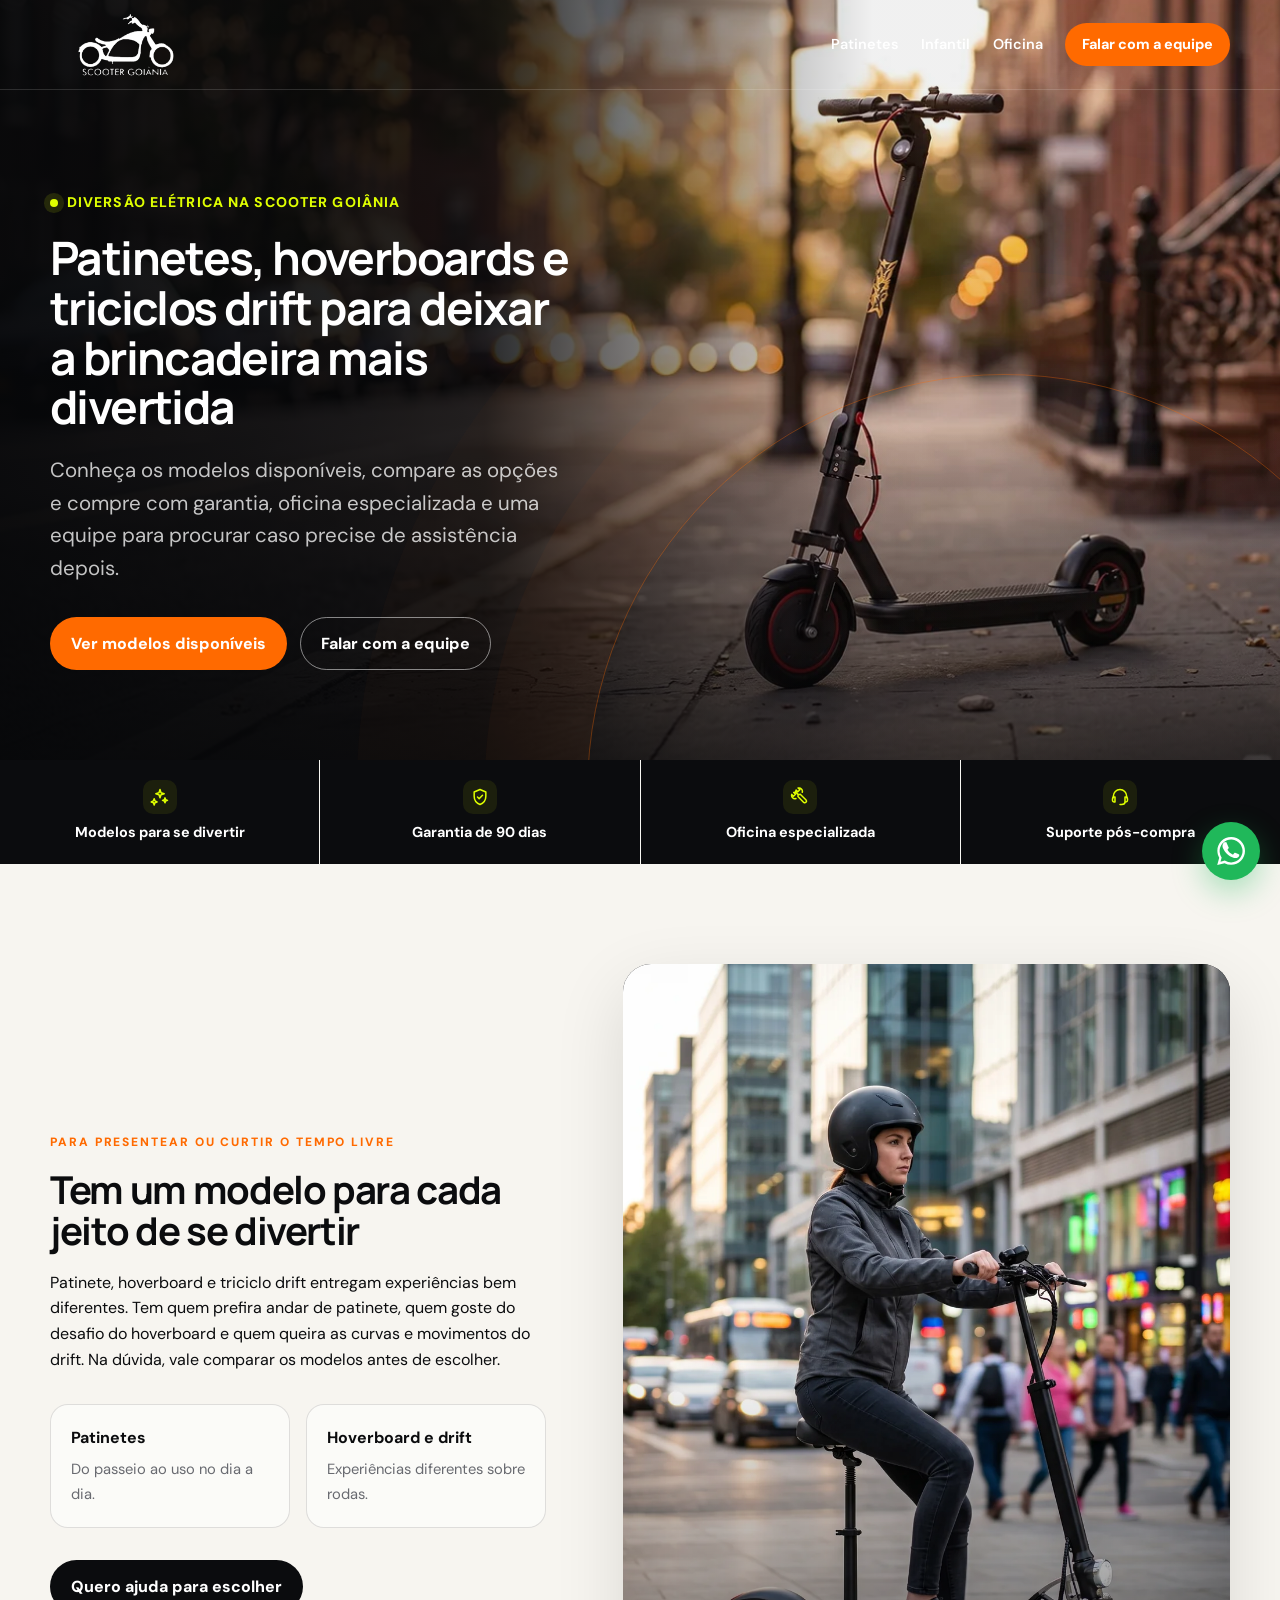
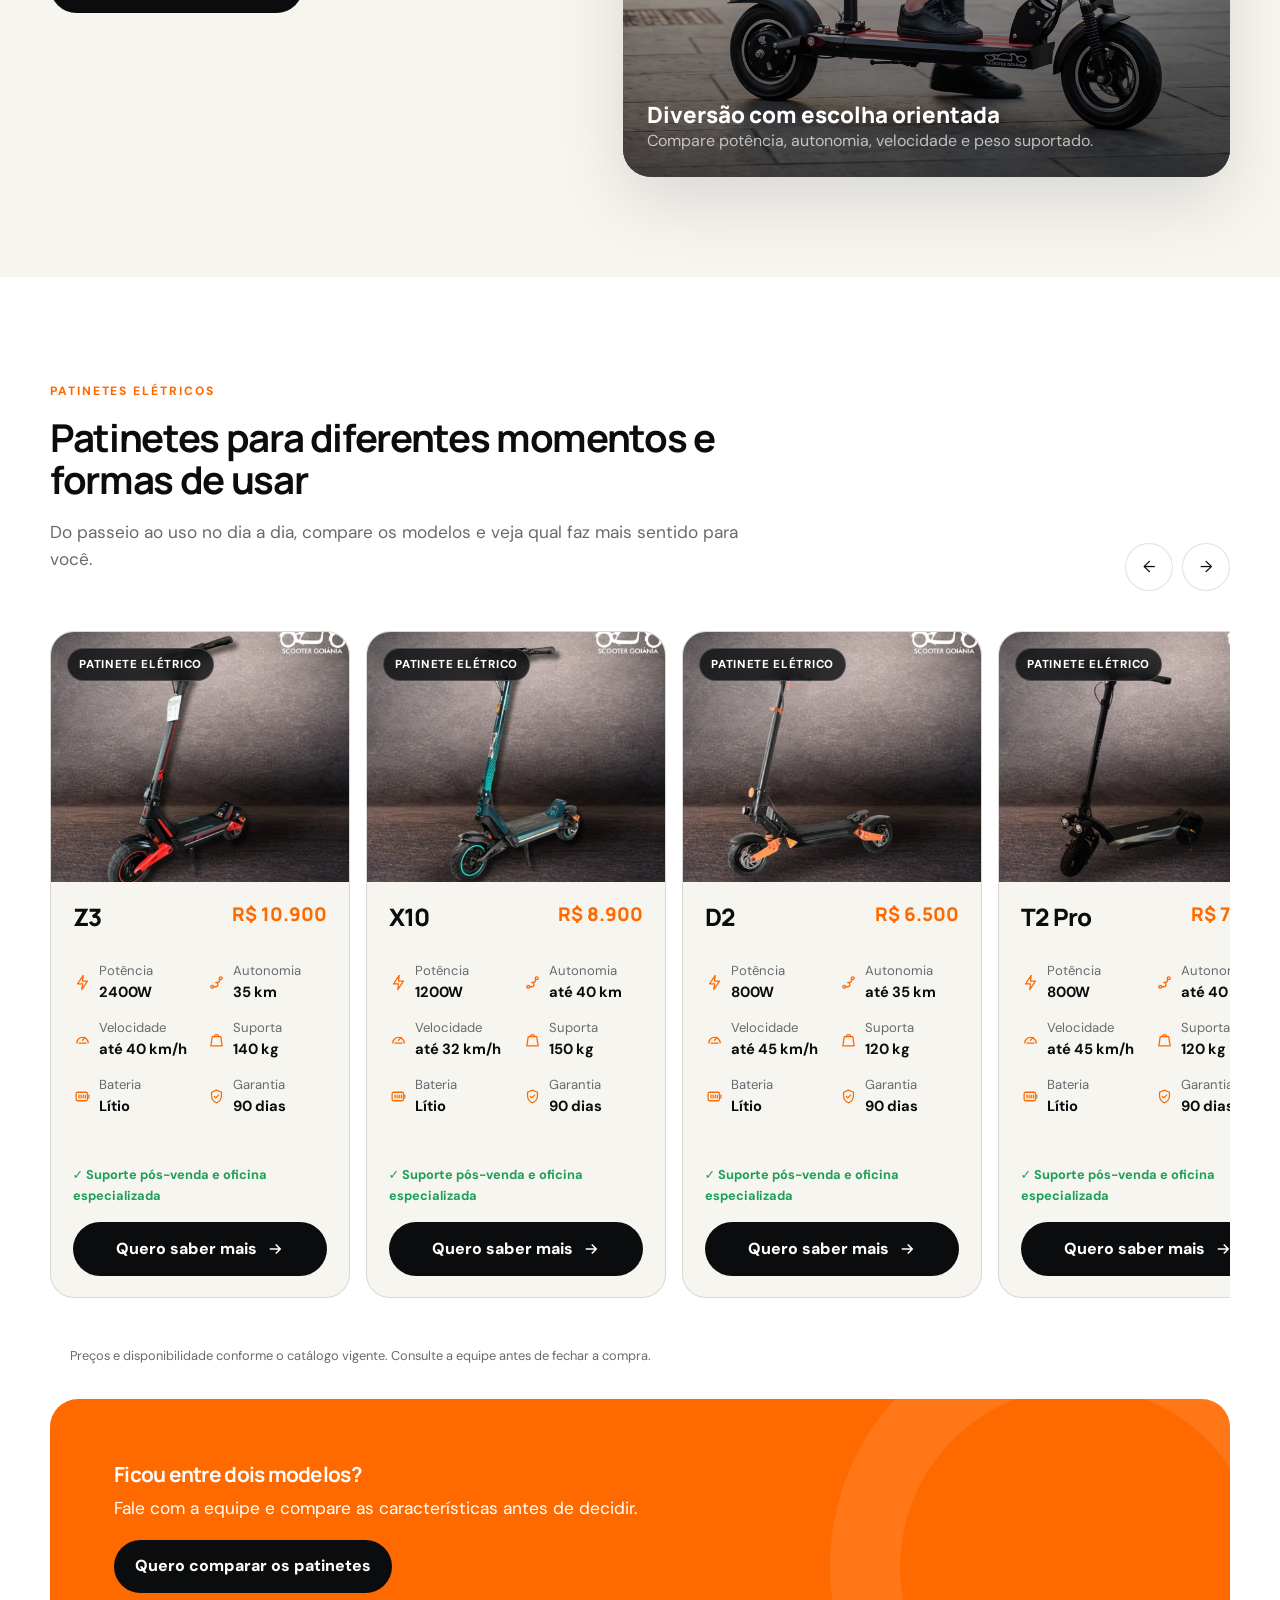
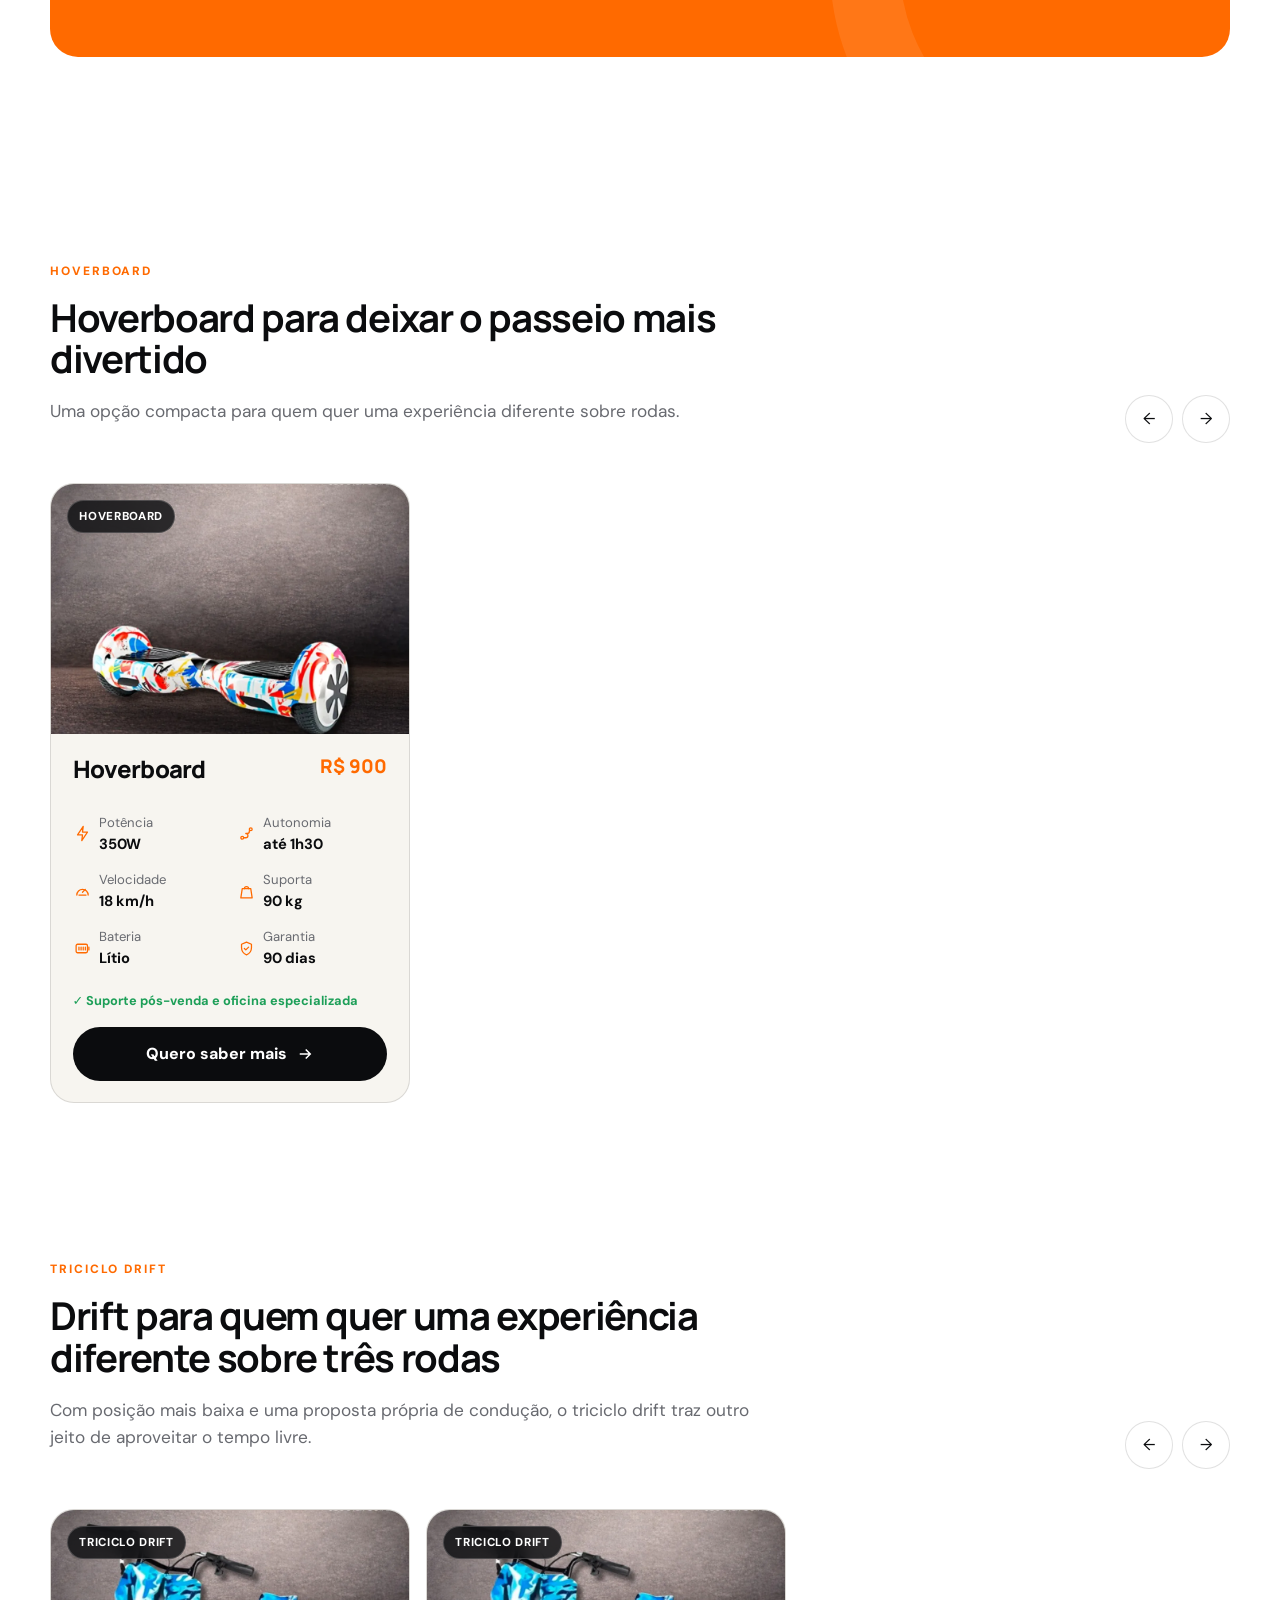
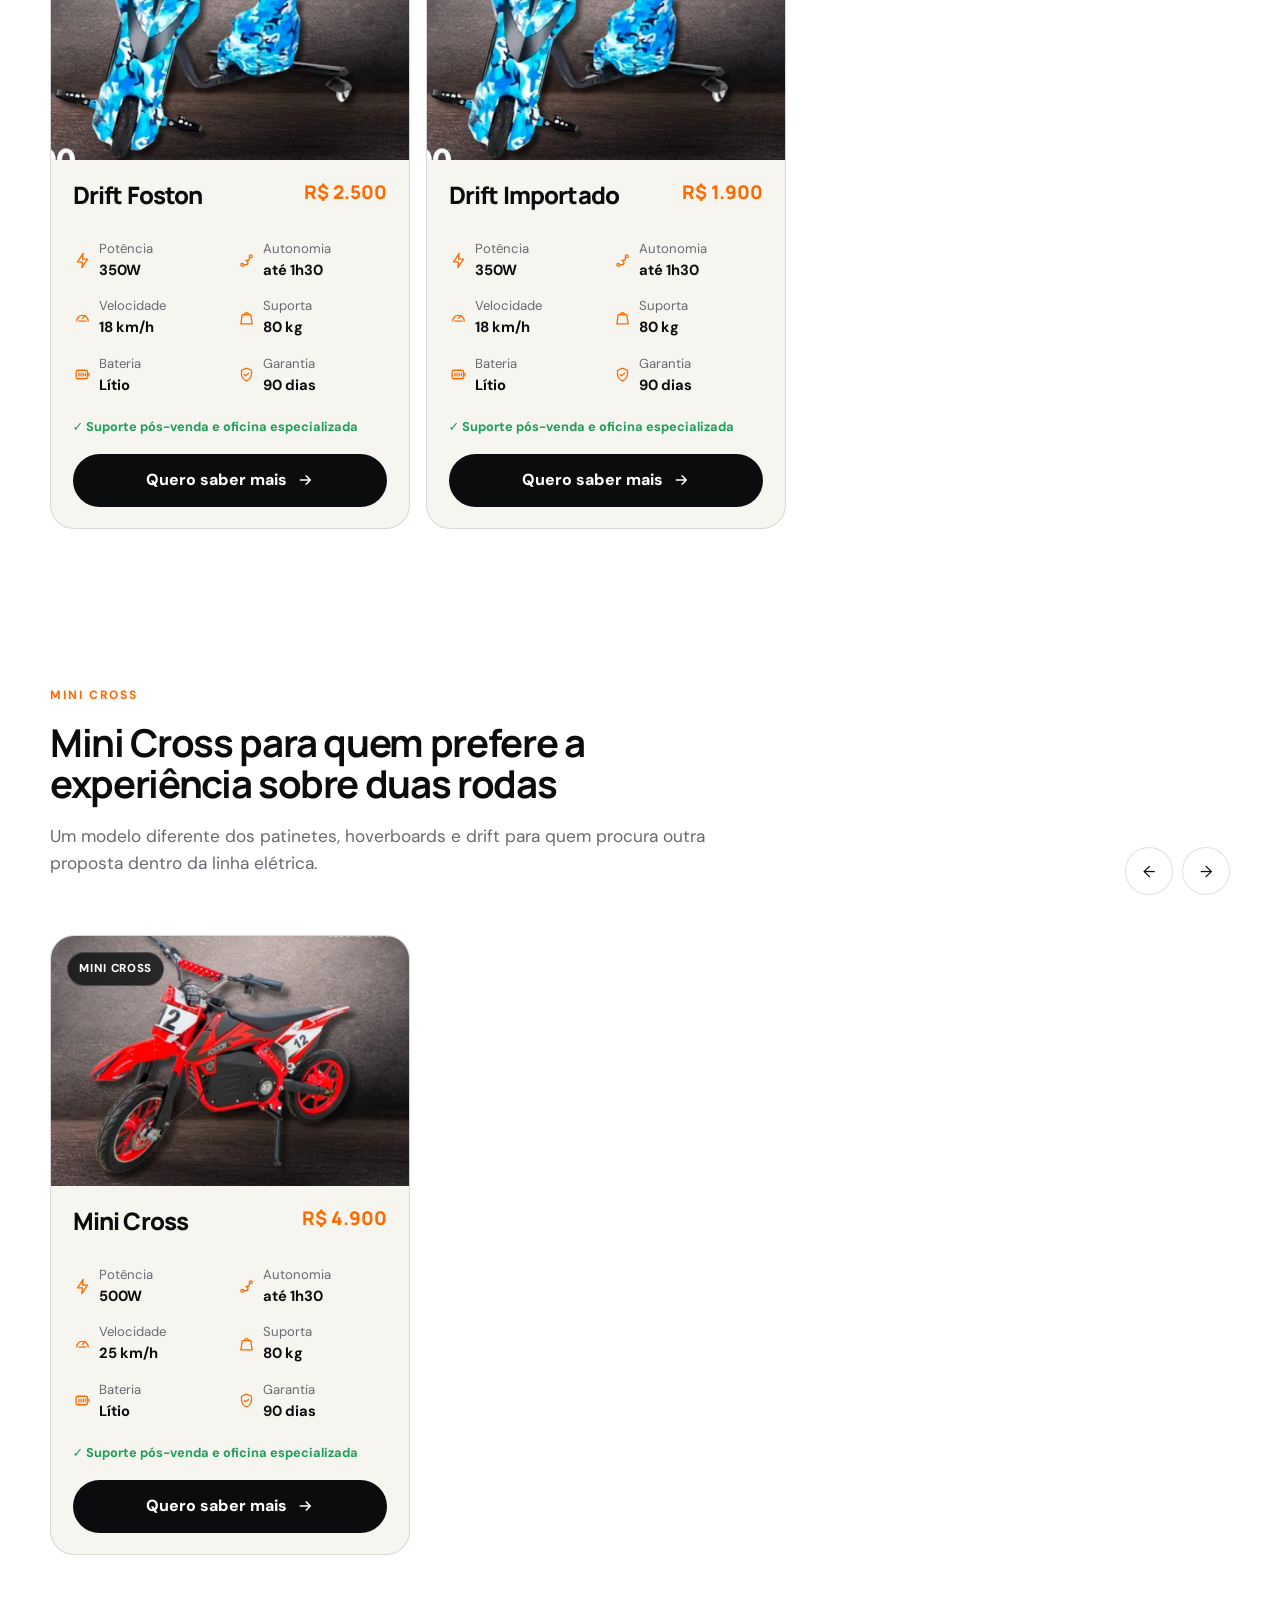
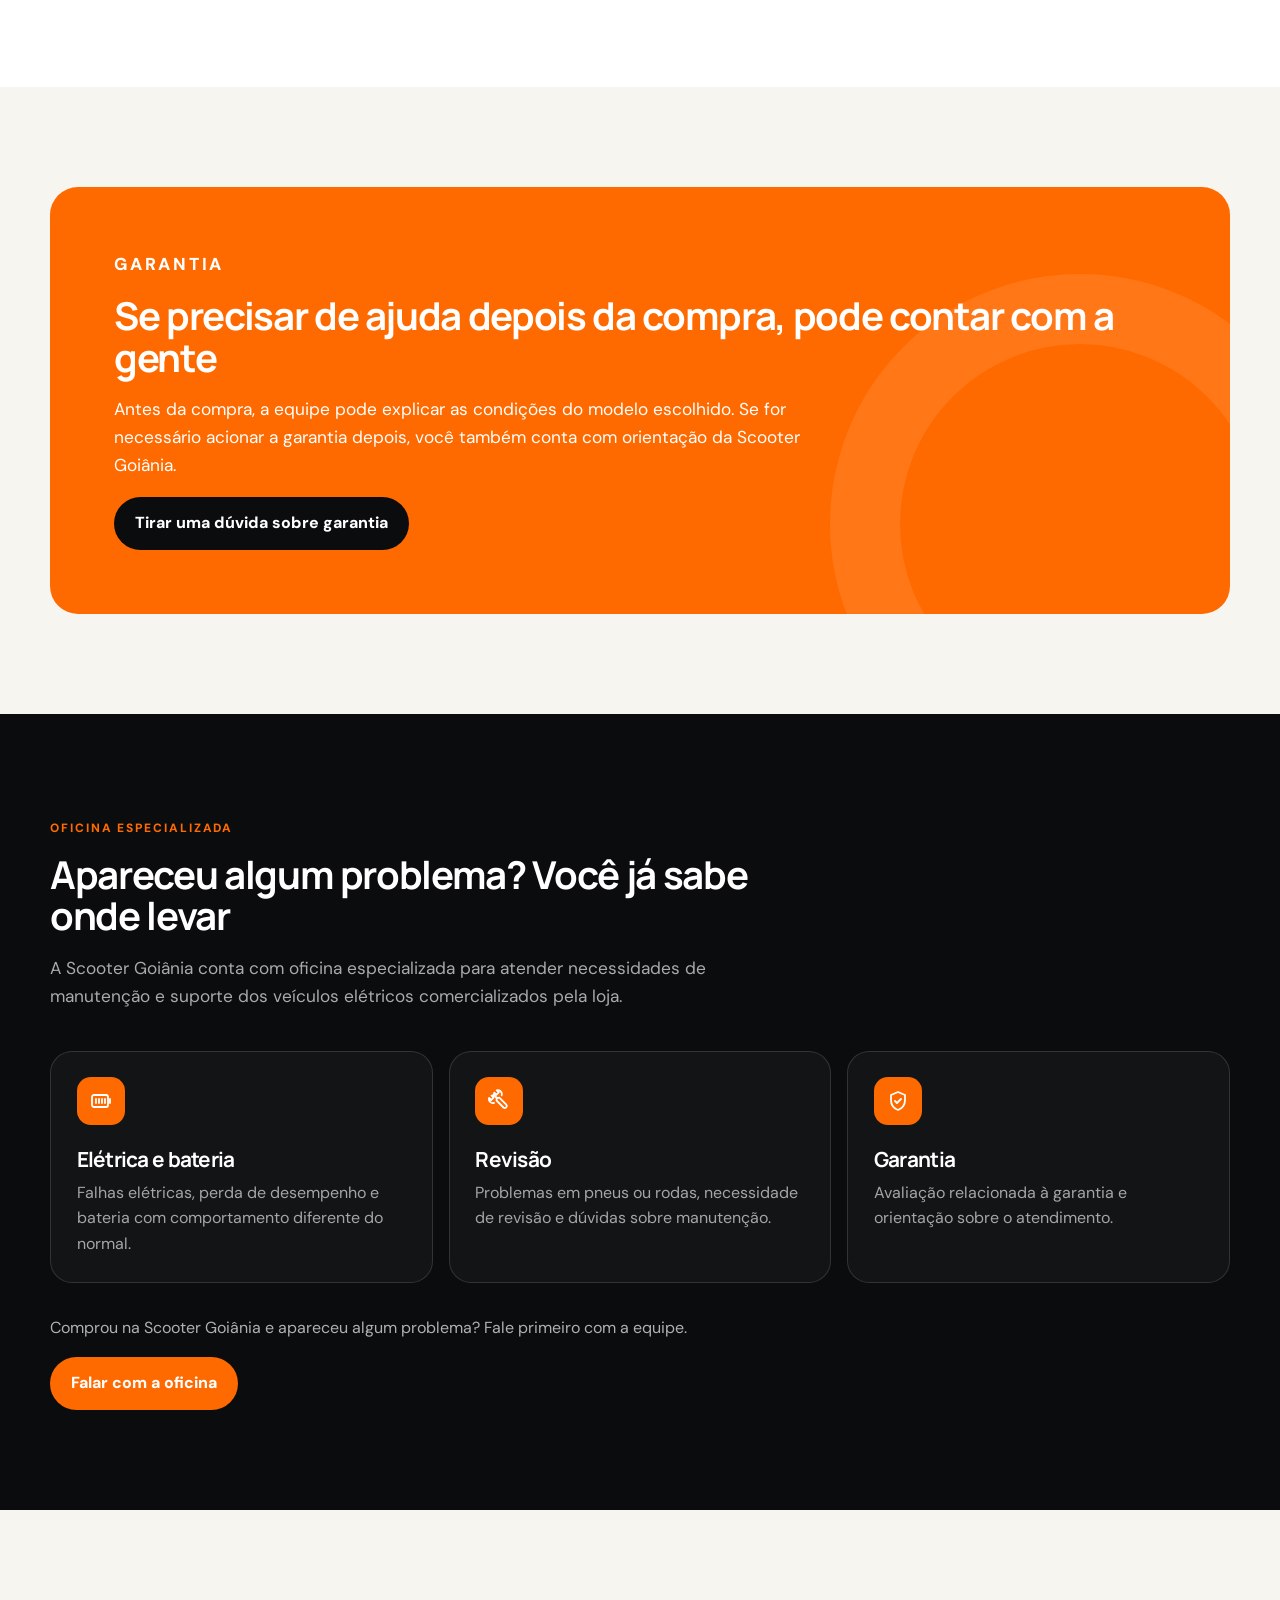
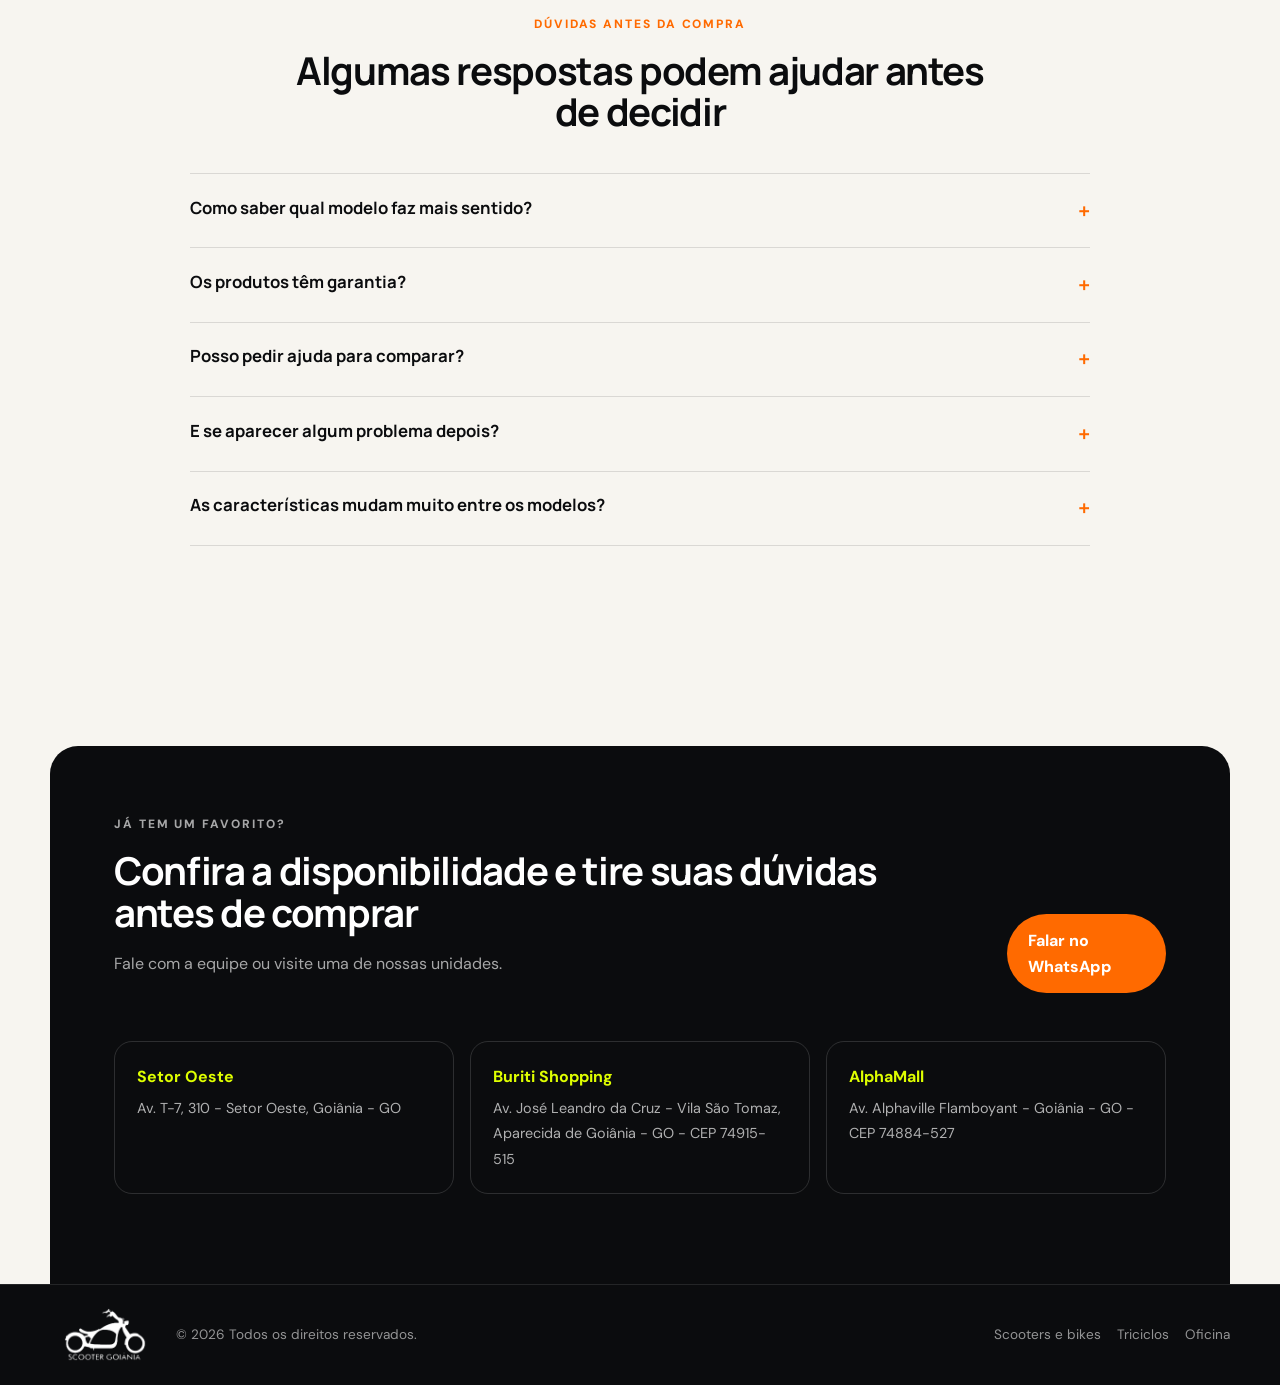
==== diversao-eletrica/index.html @ 9ad7a249 "fix: restore full-width desktop heroes" ====
<!doctype html>
<html lang="pt-BR">
<head>
  <meta charset="utf-8"><meta name="viewport" content="width=device-width,initial-scale=1">
  <title>Patinetes, hoverboards e triciclos drift | Scooter Goiânia</title>
  <meta name="description" content="Patinetes, hoverboards, triciclos drift e Mini Cross com garantia, oficina especializada e suporte depois da compra.">
  <link rel="icon" href="../assets/images/logo-scooter-goiania-v2.png"><link rel="stylesheet" href="../assets/css/styles.css?v=10">
</head>
<body>
  <a class="skip-link" href="#conteudo">Pular para o conteúdo</a>
  <header class="site-header"><div class="container nav"><a class="brand" href="../"><img src="../assets/images/logo-scooter-goiania-v2.png" alt="Scooter Goiânia"></a><nav class="nav-links" aria-label="Principal"><a href="#patinetes">Patinetes</a><a href="#infantil">Infantil</a><a href="#oficina">Oficina</a><a class="btn btn-small" data-whatsapp data-message="Olá! Quero conhecer os modelos de diversão elétrica.">Falar com a equipe</a></nav></div></header>
  <main id="conteudo">
    <section class="hero" style="--hero:url('../images/hero-patinete-v2.webp');--hero-mobile:url('../images/hero-patinete-mobile-v2.webp')"><div class="container"><div class="hero-copy"><p class="price-pill">Diversão elétrica na Scooter Goiânia</p><h1>Patinetes, hoverboards e triciclos drift para deixar a brincadeira mais divertida</h1><p class="lead">Conheça os modelos disponíveis, compare as opções e compre com garantia, oficina especializada e uma equipe para procurar caso precise de assistência depois.</p><div class="hero-actions"><a class="btn" href="#patinetes">Ver modelos disponíveis</a><a class="btn btn-outline" data-whatsapp data-message="Olá! Quero ajuda para escolher um modelo de diversão elétrica.">Falar com a equipe</a></div></div></div></section>
    <div class="trust-row"><div class="trust-item"><span class="trust-icon" data-icon="sparkles"></span>Modelos para se divertir</div><div class="trust-item"><span class="trust-icon" data-icon="shield"></span>Garantia de 90 dias</div><div class="trust-item"><span class="trust-icon" data-icon="tools"></span>Oficina especializada</div><div class="trust-item"><span class="trust-icon" data-icon="headset"></span>Suporte pós-compra</div></div>

    <section><div class="container split"><div><p class="eyebrow">Para presentear ou curtir o tempo livre</p><h2>Tem um modelo para cada jeito de se divertir</h2><p>Patinete, hoverboard e triciclo drift entregam experiências bem diferentes. Tem quem prefira andar de patinete, quem goste do desafio do hoverboard e quem queira as curvas e movimentos do drift. Na dúvida, vale comparar os modelos antes de escolher.</p><div class="choice-grid"><div class="choice-card"><strong>Patinetes</strong><span>Do passeio ao uso no dia a dia.</span></div><div class="choice-card"><strong>Hoverboard e drift</strong><span>Experiências diferentes sobre rodas.</span></div></div><div class="hero-actions"><a class="btn btn-dark" data-whatsapp data-message="Olá! Quero ajuda para escolher entre patinete, hoverboard ou drift.">Quero ajuda para escolher</a></div></div><div class="visual-card"><img src="../assets/images/patinete-rider-lifestyle.webp" alt="Pessoa utilizando um patinete elétrico na cidade"><div class="visual-note"><strong>Diversão com escolha orientada</strong><span>Compare potência, autonomia, velocidade e peso suportado.</span></div></div></div></section>

    <section class="products-section" id="patinetes" data-carousel><div class="container products-head"><div class="section-intro"><p class="eyebrow">Patinetes elétricos</p><h2>Patinetes para diferentes momentos e formas de usar</h2><p>Do passeio ao uso no dia a dia, compare os modelos e veja qual faz mais sentido para você.</p></div><div class="carousel-controls"><button class="carousel-btn" data-prev aria-label="Anterior">←</button><button class="carousel-btn" data-next aria-label="Próximo">→</button></div></div><div class="product-carousel" data-products="patinetes" data-label="Patinete elétrico"></div><p class="product-disclaimer">Preços e disponibilidade conforme o catálogo vigente. Consulte a equipe antes de fechar a compra.</p><div class="container" style="margin-top:2rem"><div class="support-banner"><h3>Ficou entre dois modelos?</h3><p>Fale com a equipe e compare as características antes de decidir.</p><a class="btn btn-dark" data-whatsapp data-message="Olá! Quero comparar dois modelos de patinete.">Quero comparar os patinetes</a></div></div></section>

    <section class="products-section" id="infantil" data-carousel><div class="container products-head"><div class="section-intro"><p class="eyebrow">Hoverboard</p><h2>Hoverboard para deixar o passeio mais divertido</h2><p>Uma opção compacta para quem quer uma experiência diferente sobre rodas.</p></div><div class="carousel-controls"><button class="carousel-btn" data-prev aria-label="Anterior">←</button><button class="carousel-btn" data-next aria-label="Próximo">→</button></div></div><div class="product-carousel" data-products="hoverboard" data-label="Hoverboard"></div></section>

    <section class="products-section" data-carousel style="padding-top:20px"><div class="container products-head"><div class="section-intro"><p class="eyebrow">Triciclo drift</p><h2>Drift para quem quer uma experiência diferente sobre três rodas</h2><p>Com posição mais baixa e uma proposta própria de condução, o triciclo drift traz outro jeito de aproveitar o tempo livre.</p></div><div class="carousel-controls"><button class="carousel-btn" data-prev aria-label="Anterior">←</button><button class="carousel-btn" data-next aria-label="Próximo">→</button></div></div><div class="product-carousel" data-products="drift" data-label="Triciclo drift"></div></section>

    <section class="products-section" data-carousel style="padding-top:20px"><div class="container products-head"><div class="section-intro"><p class="eyebrow">Mini Cross</p><h2>Mini Cross para quem prefere a experiência sobre duas rodas</h2><p>Um modelo diferente dos patinetes, hoverboards e drift para quem procura outra proposta dentro da linha elétrica.</p></div><div class="carousel-controls"><button class="carousel-btn" data-prev aria-label="Anterior">←</button><button class="carousel-btn" data-next aria-label="Próximo">→</button></div></div><div class="product-carousel" data-products="miniCross" data-label="Mini Cross"></div></section>

    <section><div class="container"><div class="support-banner"><p class="eyebrow" style="color:#fff">Garantia</p><h2>Se precisar de ajuda depois da compra, pode contar com a gente</h2><p>Antes da compra, a equipe pode explicar as condições do modelo escolhido. Se for necessário acionar a garantia depois, você também conta com orientação da Scooter Goiânia.</p><a class="btn btn-dark" data-whatsapp data-message="Olá! Quero tirar uma dúvida sobre a garantia dos produtos.">Tirar uma dúvida sobre garantia</a></div></div></section>

    <section class="dark-section" id="oficina"><div class="container"><div class="section-intro"><p class="eyebrow">Oficina especializada</p><h2>Apareceu algum problema? Você já sabe onde levar</h2><p>A Scooter Goiânia conta com oficina especializada para atender necessidades de manutenção e suporte dos veículos elétricos comercializados pela loja.</p></div><div class="service-grid"><article class="service-card"><div class="service-icon" data-icon="battery"></div><h3>Elétrica e bateria</h3><p>Falhas elétricas, perda de desempenho e bateria com comportamento diferente do normal.</p></article><article class="service-card"><div class="service-icon" data-icon="tools"></div><h3>Revisão</h3><p>Problemas em pneus ou rodas, necessidade de revisão e dúvidas sobre manutenção.</p></article><article class="service-card"><div class="service-icon" data-icon="shield"></div><h3>Garantia</h3><p>Avaliação relacionada à garantia e orientação sobre o atendimento.</p></article></div><p style="color:rgba(255,255,255,.68);margin-top:2rem">Comprou na Scooter Goiânia e apareceu algum problema? Fale primeiro com a equipe.</p><a class="btn" data-whatsapp data-message="Olá! Quero falar com a oficina sobre meu produto elétrico.">Falar com a oficina</a></div></section>

    <section><div class="container"><div class="section-intro center"><p class="eyebrow">Dúvidas antes da compra</p><h2>Algumas respostas podem ajudar antes de decidir</h2></div><div class="faq-list"><details class="faq-item"><summary>Como saber qual modelo faz mais sentido?</summary><p>Compare o tipo de produto, peso suportado, autonomia, velocidade e as características informadas na ficha.</p></details><details class="faq-item"><summary>Os produtos têm garantia?</summary><p>Sim. Os modelos desta página informam garantia de 90 dias.</p></details><details class="faq-item"><summary>Posso pedir ajuda para comparar?</summary><p>Sim. Se estiver entre dois produtos, fale com a equipe e peça ajuda para entender as diferenças.</p></details><details class="faq-item"><summary>E se aparecer algum problema depois?</summary><p>Você pode procurar a Scooter Goiânia. A loja conta com suporte pós-venda e oficina especializada.</p></details><details class="faq-item"><summary>As características mudam muito entre os modelos?</summary><p>Sim. Mesmo produtos da mesma categoria podem mudar em potência, autonomia, capacidade e configuração.</p></details></div></div></section>

    <section class="contact-section"><div class="container"><div class="contact-panel"><div class="contact-top"><div><p class="eyebrow">Já tem um favorito?</p><h2>Confira a disponibilidade e tire suas dúvidas antes de comprar</h2><p>Fale com a equipe ou visite uma de nossas unidades.</p></div><a class="btn" data-whatsapp data-message="Olá! Quero confirmar a disponibilidade de um modelo.">Falar no WhatsApp</a></div><div class="stores"><div class="store"><strong>Setor Oeste</strong><span>Av. T-7, 310 - Setor Oeste, Goiânia - GO</span></div><div class="store"><strong>Buriti Shopping</strong><span>Av. José Leandro da Cruz - Vila São Tomaz, Aparecida de Goiânia - GO - CEP 74915-515</span></div><div class="store"><strong>AlphaMall</strong><span>Av. Alphaville Flamboyant - Goiânia - GO - CEP 74884-527</span></div></div></div></div></section>
  </main>
  <footer class="site-footer"><div class="container footer-inner"><div class="footer-brand"><img src="../assets/images/logo-scooter-goiania-v2.png" alt="Scooter Goiânia"><span>© <span data-year></span> Todos os direitos reservados.</span></div><div class="footer-links"><a href="../scooters-e-bikes/">Scooters e bikes</a><a href="../triciclos/">Triciclos</a><a href="../oficina/">Oficina</a></div></div></footer>
  <a class="floating-whatsapp" data-whatsapp data-message="Olá! Quero conhecer os modelos de diversão elétrica." aria-label="Falar no WhatsApp"></a><script src="../assets/js/main.js?v=4"></script>
</body></html>
---- assets/css/styles.css ----
@import url('https://fonts.googleapis.com/css2?family=DM+Sans:wght@400;500;600;700&family=Manrope:wght@600;700;800&display=swap');

:root {
  --ink: #0b0c0e;
  --ink-soft: #16181c;
  --paper: #f7f5f0;
  --white: #fff;
  --muted: #686a70;
  --line: rgba(11, 12, 14, 0.12);
  --accent: #ff6a00;
  --accent-dark: #d95700;
  --lime: #dfff00;
  --success: #1d9f58;
  --shadow: 0 24px 70px rgba(11, 12, 14, 0.12);
  --radius: 28px;
  --max: 1180px;
}

* { box-sizing: border-box; }
html { scroll-behavior: smooth; }
body {
  margin: 0;
  background: var(--paper);
  color: var(--ink);
  font-family: "DM Sans", system-ui, -apple-system, BlinkMacSystemFont, "Segoe UI", sans-serif;
  line-height: 1.6;
  -webkit-font-smoothing: antialiased;
}
body.no-scroll { overflow: hidden; }
img { display: block; max-width: 100%; }
a { color: inherit; text-decoration: none; }
button, input { font: inherit; }
button { cursor: pointer; }

.skip-link {
  position: fixed; left: 1rem; top: -5rem; z-index: 1000;
  background: var(--lime); color: var(--ink); padding: .7rem 1rem; border-radius: 99px;
}
.skip-link:focus { top: 1rem; }
.container { width: min(calc(100% - 40px), var(--max)); margin-inline: auto; }
.eyebrow {
  display: inline-flex; align-items: center;
  margin: 0 0 1rem; color: var(--accent); font-weight: 800; font-size: .75rem;
  letter-spacing: .16em; text-transform: uppercase;
}
.eyebrow::before { display: none; }
.display, h1, h2, h3 { font-family: "Manrope", sans-serif; letter-spacing: -.035em; line-height: 1.08; }
h1, h2, h3, p { margin-top: 0; }
h1 { font-size: clamp(2.3rem, 4.6vw, 4.5rem); max-width: 880px; margin-bottom: 1.35rem; }
h2 { font-size: clamp(1.8rem, 3vw, 2.85rem); margin-bottom: 1.15rem; }
h3 { font-size: 1.3rem; margin-bottom: .6rem; }
.lead { font-size: clamp(1.05rem, 1.6vw, 1.3rem); max-width: 700px; color: rgba(255,255,255,.76); }
.section-intro { max-width: 720px; margin-bottom: 2.5rem; }
.section-intro p:not(.eyebrow) { color: var(--muted); font-size: 1.08rem; }
.section-intro.center { text-align: center; margin-inline: auto; }
.section-intro.center .eyebrow { justify-content: center; }

.site-header {
  position: absolute; inset: 0 0 auto; z-index: 50; height: 90px;
  display: flex; align-items: center; border-bottom: 1px solid rgba(255,255,255,.14);
}
.site-header.is-scrolled {
  position: fixed; height: 74px; background: rgba(11,12,14,.9); backdrop-filter: blur(18px);
  animation: slideDown .25s ease;
}
@keyframes slideDown { from { transform: translateY(-100%); } }
.nav { display: flex; align-items: center; justify-content: space-between; gap: 2rem; }
.brand { display: flex; align-items: center; align-self: stretch; }
.brand img { width: 152px; height: 66px; object-fit: contain; object-position: center; }
.site-header.is-scrolled .brand img { width: 132px; height: 54px; }
.nav-links { display: flex; align-items: center; gap: 1.4rem; color: #fff; font-size: .9rem; font-weight: 600; }
.nav-links a:not(.btn):hover { color: var(--lime); }

.btn {
  display: inline-flex; align-items: center; justify-content: center; gap: .55rem;
  min-height: 52px; padding: .8rem 1.25rem; border: 1px solid transparent; border-radius: 999px;
  background: var(--accent); color: var(--white); font-weight: 800; transition: .2s ease;
}
.btn:hover { background: var(--accent-dark); transform: translateY(-2px); }
.btn-outline { background: transparent; border-color: rgba(255,255,255,.5); }
.btn-outline:hover { background: #fff; color: var(--ink); }
.btn-dark { background: var(--ink); }
.btn-dark:hover { background: #292c31; }
.btn-small { min-height: 42px; padding: .55rem 1rem; font-size: .9rem; }
.btn svg { width: 18px; height: 18px; }
.hero-actions { display: flex; gap: .8rem; flex-wrap: wrap; margin-top: 2rem; }

.hero {
  position: relative; min-height: 760px; display: flex; align-items: flex-end; overflow: hidden;
  background: #111; color: #fff; padding: 150px 0 90px;
}
.hero::before {
  content: ""; position: absolute; inset: 0;
  background: linear-gradient(90deg, rgba(6,7,9,.96) 0%, rgba(6,7,9,.77) 45%, rgba(6,7,9,.1) 78%),
              linear-gradient(0deg, rgba(6,7,9,.74), transparent 45%), var(--hero) center/cover no-repeat;
  transform: scale(1.01);
}
.hero::after {
  content: ""; position: absolute; right: -11vw; bottom: -35vw; width: 65vw; height: 65vw;
  border: 1px solid rgba(255,106,0,.35); border-radius: 50%; box-shadow: 0 0 0 8vw rgba(255,106,0,.03), 0 0 0 18vw rgba(255,106,0,.02);
}
.hero .container { position: relative; z-index: 2; }
.hero-copy { max-width: 880px; }
.hero:not(.hub-hero) {
  align-items: flex-end;
  padding: 150px 0 90px;
}
.hero:not(.hub-hero)::before {
  left: 0;
  background:
    linear-gradient(90deg, rgba(6,7,9,.96) 0%, rgba(6,7,9,.86) 38%, rgba(6,7,9,.48) 52%, rgba(6,7,9,.06) 68%),
    linear-gradient(0deg, rgba(6,7,9,.72), transparent 44%),
    var(--hero) center / cover no-repeat;
  transform: scale(1.01);
}
.hero:not(.hub-hero) .hero-copy { width: 44%; max-width: 520px; }
.hero:not(.hub-hero) h1 {
  max-width: none;
  font-size: clamp(2.35rem, 3.6vw, 3.6rem);
}
.hero .price-pill {
  display: inline-flex; align-items: center; gap: .55rem; margin-bottom: 1.2rem;
  color: var(--lime); font-weight: 800; font-size: .88rem; text-transform: uppercase; letter-spacing: .08em;
}
.hero .price-pill::before { content: ""; width: 8px; height: 8px; border-radius: 50%; background: currentColor; box-shadow: 0 0 0 6px rgba(223,255,0,.12); }
.trust-row {
  display: grid; grid-template-columns: repeat(4, 1fr); gap: 1px; position: relative; z-index: 3;
  background: rgba(255,255,255,.14); color: #fff;
}
.trust-item { background: var(--ink); padding: 1.25rem; text-align: center; font-weight: 700; font-size: .9rem; }
.trust-icon { display: grid; place-items: center; width: 34px; height: 34px; margin: 0 auto .45rem; color: var(--lime); border-radius: 10px; background: rgba(223,255,0,.08); }
.trust-icon svg { width: 20px; height: 20px; fill: none; stroke: currentColor; stroke-width: 1.8; stroke-linecap: round; stroke-linejoin: round; }

section { padding: 100px 0; }
.split { display: grid; grid-template-columns: .9fr 1.1fr; gap: clamp(2rem,6vw,6rem); align-items: center; }
.visual-card {
  position: relative; min-height: 520px; border-radius: var(--radius); overflow: hidden; background: var(--ink); box-shadow: var(--shadow);
}
.visual-card img { width: 100%; height: 100%; min-height: 520px; object-fit: cover; }
.visual-card::after { content: ""; position: absolute; inset: 0; background: linear-gradient(0deg, rgba(0,0,0,.64), transparent 52%); }
.visual-note { position: absolute; z-index: 2; left: 1.5rem; right: 1.5rem; bottom: 1.5rem; color: #fff; }
.visual-note strong { display: block; font: 800 1.4rem/1.15 "Manrope",sans-serif; }
.visual-note span { color: rgba(255,255,255,.68); }
.choice-grid { display: grid; grid-template-columns: repeat(2, 1fr); gap: 1rem; margin-top: 2rem; }
.choice-card { padding: 1.25rem; border: 1px solid var(--line); border-radius: 18px; background: rgba(255,255,255,.55); }
.choice-card strong { display: block; margin-bottom: .3rem; }
.choice-card span { color: var(--muted); font-size: .92rem; }

.products-section { overflow: hidden; background: var(--white); }
.products-head { display: flex; align-items: end; justify-content: space-between; gap: 2rem; margin-bottom: 2rem; }
.products-head .section-intro { margin-bottom: 0; }
.carousel-controls { display: flex; gap: .55rem; flex: 0 0 auto; }
.carousel-btn {
  width: 48px; height: 48px; border-radius: 50%; border: 1px solid var(--line); background: var(--white); color: var(--ink);
  display: grid; place-items: center; transition: .2s ease;
}
.carousel-btn:hover { background: var(--ink); color: #fff; }
.carousel-btn svg { width: 20px; }
.product-carousel {
  display: grid; grid-auto-flow: column; grid-auto-columns: minmax(300px, 360px); gap: 1rem;
  overflow-x: auto; overscroll-behavior-inline: contain; scroll-snap-type: inline mandatory; scrollbar-width: none;
  width: min(calc(100% - 40px), var(--max)); margin-inline: auto; padding: .5rem 0 2rem;
  scroll-padding-inline: 0;
}
.product-carousel::-webkit-scrollbar { display: none; }
.product-card {
  scroll-snap-align: start; position: relative; display: flex; flex-direction: column; min-height: 540px;
  background: var(--paper); border: 1px solid var(--line); border-radius: 24px; overflow: hidden; transition: .24s ease;
}
.product-card:hover { transform: translateY(-6px); box-shadow: var(--shadow); }
.product-media { position: relative; height: 250px; background: #252525; overflow: hidden; }
.product-media img { width: 100%; height: 100%; object-fit: cover; transition: transform .45s ease; }
.product-card:hover .product-media img { transform: scale(1.04); }
.product-tag { position: absolute; left: 1rem; top: 1rem; background: rgba(11,12,14,.8); color: #fff; border: 1px solid rgba(255,255,255,.18); backdrop-filter: blur(8px); border-radius: 99px; padding: .4rem .7rem; font-size: .72rem; font-weight: 800; text-transform: uppercase; letter-spacing: .06em; }
.product-body { display: flex; flex-direction: column; flex: 1; padding: 1.35rem; }
.product-title-row { display: flex; justify-content: space-between; align-items: start; gap: 1rem; }
.product-title { font: 800 1.5rem/1.1 "Manrope",sans-serif; }
.product-price { color: var(--accent); font: 800 1.18rem/1.1 "Manrope",sans-serif; text-align: right; white-space: nowrap; }
.specs { display: grid; grid-template-columns: 1fr 1fr; gap: .8rem; margin: 1.25rem 0; padding: 0; list-style: none; }
.specs li { display: grid; grid-template-columns: 20px 1fr; column-gap: .4rem; align-items: center; font-size: .82rem; color: var(--muted); }
.specs strong { display: block; grid-column: 2; color: var(--ink); font-size: .92rem; }
.spec-icon { display: grid; place-items: center; grid-row: 1 / span 2; align-self: center; color: var(--accent); }
.spec-icon svg { width: 17px; height: 17px; fill: none; stroke: currentColor; stroke-width: 1.8; stroke-linecap: round; stroke-linejoin: round; }
.warranty { display: flex; align-items: center; gap: .45rem; color: var(--success); font-size: .8rem; font-weight: 700; margin-top: auto; }
.product-card .btn { width: 100%; margin-top: 1rem; }
.product-disclaimer { max-width: var(--max); margin: 1rem auto 0; padding-inline: 20px; color: var(--muted); font-size: .8rem; }

.dark-section { background: var(--ink); color: #fff; }
.dark-section .section-intro p:not(.eyebrow) { color: rgba(255,255,255,.65); }
.service-grid { display: grid; grid-template-columns: repeat(3, 1fr); gap: 1rem; }
.service-card { padding: 1.6rem; border: 1px solid rgba(255,255,255,.13); border-radius: 22px; background: rgba(255,255,255,.035); }
.service-icon { width: 48px; height: 48px; display: grid; place-items: center; border-radius: 14px; background: var(--accent); color: #fff; margin-bottom: 1.4rem; font-size: 1.25rem; font-weight: 800; }
.service-icon svg { width: 24px; height: 24px; fill: none; stroke: currentColor; stroke-width: 1.8; stroke-linecap: round; stroke-linejoin: round; }
.service-card p { color: rgba(255,255,255,.62); margin-bottom: 0; }
.support-banner {
  position: relative; overflow: hidden; border-radius: var(--radius); padding: clamp(2rem,5vw,4rem); background: var(--accent); color: #fff;
}
.support-banner::after { content: ""; position: absolute; width: 360px; height: 360px; right: -100px; bottom: -160px; border: 70px solid rgba(255,255,255,.09); border-radius: 50%; }
.support-banner > * { position: relative; z-index: 2; }
.support-banner p { max-width: 700px; font-size: 1.08rem; }

.problem-grid { display: grid; grid-template-columns: repeat(2, 1fr); gap: 1rem; }
.problem-card { display: flex; gap: 1rem; align-items: start; padding: 1.4rem; background: #fff; border: 1px solid var(--line); border-radius: 20px; }
.problem-card .num { flex: 0 0 auto; width: 40px; height: 40px; border-radius: 50%; display: grid; place-items: center; background: var(--ink); color: var(--lime); font-weight: 800; }
.problem-card p { margin: .25rem 0 0; color: var(--muted); }
.steps { counter-reset: step; display: grid; grid-template-columns: repeat(3, 1fr); gap: 1rem; }
.step { position: relative; padding: 2rem 1.5rem; background: #fff; border-radius: 22px; border: 1px solid var(--line); }
.step::before { counter-increment: step; content: "0" counter(step); display: block; color: var(--accent); font: 800 2.6rem/1 "Manrope",sans-serif; margin-bottom: 2rem; }
.step:not(:last-child)::after { content: "→"; position: absolute; right: -1.4rem; top: 2.2rem; z-index: 2; color: var(--accent); font-size: 1.5rem; }
.step p { color: var(--muted); margin-bottom: 0; }

.faq-list { max-width: 900px; margin: 2rem auto 0; border-top: 1px solid var(--line); }
.faq-item { border-bottom: 1px solid var(--line); }
.faq-item summary { list-style: none; display: flex; justify-content: space-between; gap: 1rem; padding: 1.35rem 0; font: 700 1.05rem/1.4 "Manrope",sans-serif; cursor: pointer; }
.faq-item summary::-webkit-details-marker { display: none; }
.faq-item summary::after { content: "+"; flex: 0 0 auto; color: var(--accent); font-size: 1.35rem; }
.faq-item[open] summary::after { content: "−"; }
.faq-item p { color: var(--muted); padding: 0 2.5rem 1.3rem 0; }

.contact-section { padding-bottom: 0; }
.contact-panel { background: var(--ink); color: #fff; border-radius: var(--radius) var(--radius) 0 0; padding: clamp(2rem,5vw,4rem); padding-bottom: clamp(4rem,7vw,6rem); }
.contact-top { display: flex; justify-content: space-between; gap: 3rem; align-items: end; margin-bottom: 3rem; }
.contact-top p { color: rgba(255,255,255,.64); max-width: 570px; }
.stores { display: grid; grid-template-columns: repeat(3,1fr); gap: 1rem; }
.store { padding: 1.35rem; border: 1px solid rgba(255,255,255,.14); border-radius: 18px; }
.store strong { display: block; color: var(--lime); margin-bottom: .35rem; }
.store span { color: rgba(255,255,255,.68); font-size: .9rem; }
.site-footer { background: var(--ink); color: rgba(255,255,255,.56); border-top: 1px solid rgba(255,255,255,.1); }
.footer-inner { min-height: 100px; display: flex; justify-content: space-between; align-items: center; gap: 1.5rem; font-size: .85rem; }
.footer-brand { display: flex; align-items: center; gap: 1rem; }
.footer-brand img { width: 110px; height: 55px; object-fit: contain; }
.footer-links { display: flex; gap: 1rem; }
.footer-links a:hover { color: #fff; }

.floating-whatsapp {
  position: fixed; z-index: 60; right: 20px; bottom: 20px; width: 58px; height: 58px;
  display: grid; place-items: center; border-radius: 50%; color: #fff; background: #20b85a; box-shadow: 0 12px 30px rgba(32,184,90,.35);
  transition: .2s ease;
}
.floating-whatsapp:hover { transform: scale(1.07); }
.floating-whatsapp svg { width: 28px; }

.hub-hero { min-height: 100svh; align-items: center; padding-block: 140px 80px; }
.hub-grid { display: grid; grid-template-columns: repeat(2, 1fr); gap: 1rem; margin-top: 3rem; max-width: 960px; }
.hub-card { display: flex; justify-content: space-between; gap: 1.5rem; align-items: center; padding: 1.25rem 1.4rem; border: 1px solid rgba(255,255,255,.16); background: rgba(255,255,255,.07); backdrop-filter: blur(12px); border-radius: 20px; transition: .2s ease; }
.hub-card:hover { background: rgba(255,255,255,.14); transform: translateY(-3px); }
.hub-card span { color: rgba(255,255,255,.62); display: block; font-size: .85rem; margin-top: .25rem; }
.hub-card b { color: var(--lime); font-size: 1.4rem; }

@media (max-width: 900px) {
  .nav-links a:not(.btn) { display: none; }
  .hero { min-height: 690px; }
  .hero::before { background: linear-gradient(90deg, rgba(6,7,9,.96), rgba(6,7,9,.62)), linear-gradient(0deg, rgba(6,7,9,.8), transparent 55%), var(--hero) 62% center/cover no-repeat; }
  .hero:not(.hub-hero) {
    --hero-media-height: clamp(400px, 70vw, 560px);
    display: block;
    min-height: 0;
    padding: 0 0 64px;
  }
  .hero:not(.hub-hero)::before {
    inset: 0 0 auto;
    height: var(--hero-media-height);
    background:
      linear-gradient(180deg, rgba(11,12,14,.42), transparent 30%),
      var(--hero-mobile, var(--hero)) center / cover no-repeat;
  }
  .hero:not(.hub-hero) .container { padding-top: calc(var(--hero-media-height) + 42px); }
  .hero:not(.hub-hero) .hero-copy { width: 100%; max-width: 680px; }
  .hero:not(.hub-hero) h1 { max-width: 680px; }
  .trust-row { grid-template-columns: repeat(2,1fr); }
  section { padding: 76px 0; }
  .split { grid-template-columns: 1fr; }
  .visual-card, .visual-card img { min-height: 400px; }
  .service-grid, .stores, .steps { grid-template-columns: 1fr; }
  .step:not(:last-child)::after { display: none; }
  .contact-top { align-items: start; flex-direction: column; }
}

@media (max-width: 620px) {
  .container { width: min(calc(100% - 28px), var(--max)); }
  .site-header { height: 76px; }
  .brand img, .site-header.is-scrolled .brand img { width: 126px; height: 54px; }
  .nav-links .btn { padding: .65rem .85rem; min-height: 44px; font-size: .8rem; }
  .hero:not(.hub-hero) { --hero-media-height: 350px; padding-bottom: 58px; }
  .hero:not(.hub-hero)::before {
    inset: 0 0 auto;
    height: var(--hero-media-height);
    background:
      linear-gradient(180deg, rgba(11,12,14,.42), transparent 30%),
      var(--hero-mobile, var(--hero)) center/cover no-repeat;
    transform: none;
  }
  .hero:not(.hub-hero)::after { display: none; }
  .hero:not(.hub-hero) .container { padding-top: calc(var(--hero-media-height) + 30px); }
  .hero:not(.hub-hero) .hero-copy { max-width: none; }
  h1 { font-size: clamp(2.15rem, 10vw, 3.1rem); }
  h2 { font-size: 1.85rem; }
  .hero-actions .btn { width: 100%; }
  .trust-row { grid-template-columns: 1fr 1fr; }
  .trust-item { padding: 1rem .5rem; font-size: .75rem; }
  .trust-icon { width: 30px; height: 30px; }
  .choice-grid, .problem-grid, .hub-grid { grid-template-columns: 1fr; }
  .products-head { align-items: start; }
  .carousel-controls { display: none; }
  .product-carousel { width: calc(100% - 28px); grid-auto-columns: 92%; padding: .5rem 0 1.5rem; }
  .product-card { min-height: 520px; }
  .footer-inner { flex-direction: column; align-items: start; padding-block: 1.5rem; }
}

@media (prefers-reduced-motion: reduce) {
  *, *::before, *::after { scroll-behavior: auto !important; animation-duration: .01ms !important; transition-duration: .01ms !important; }
}
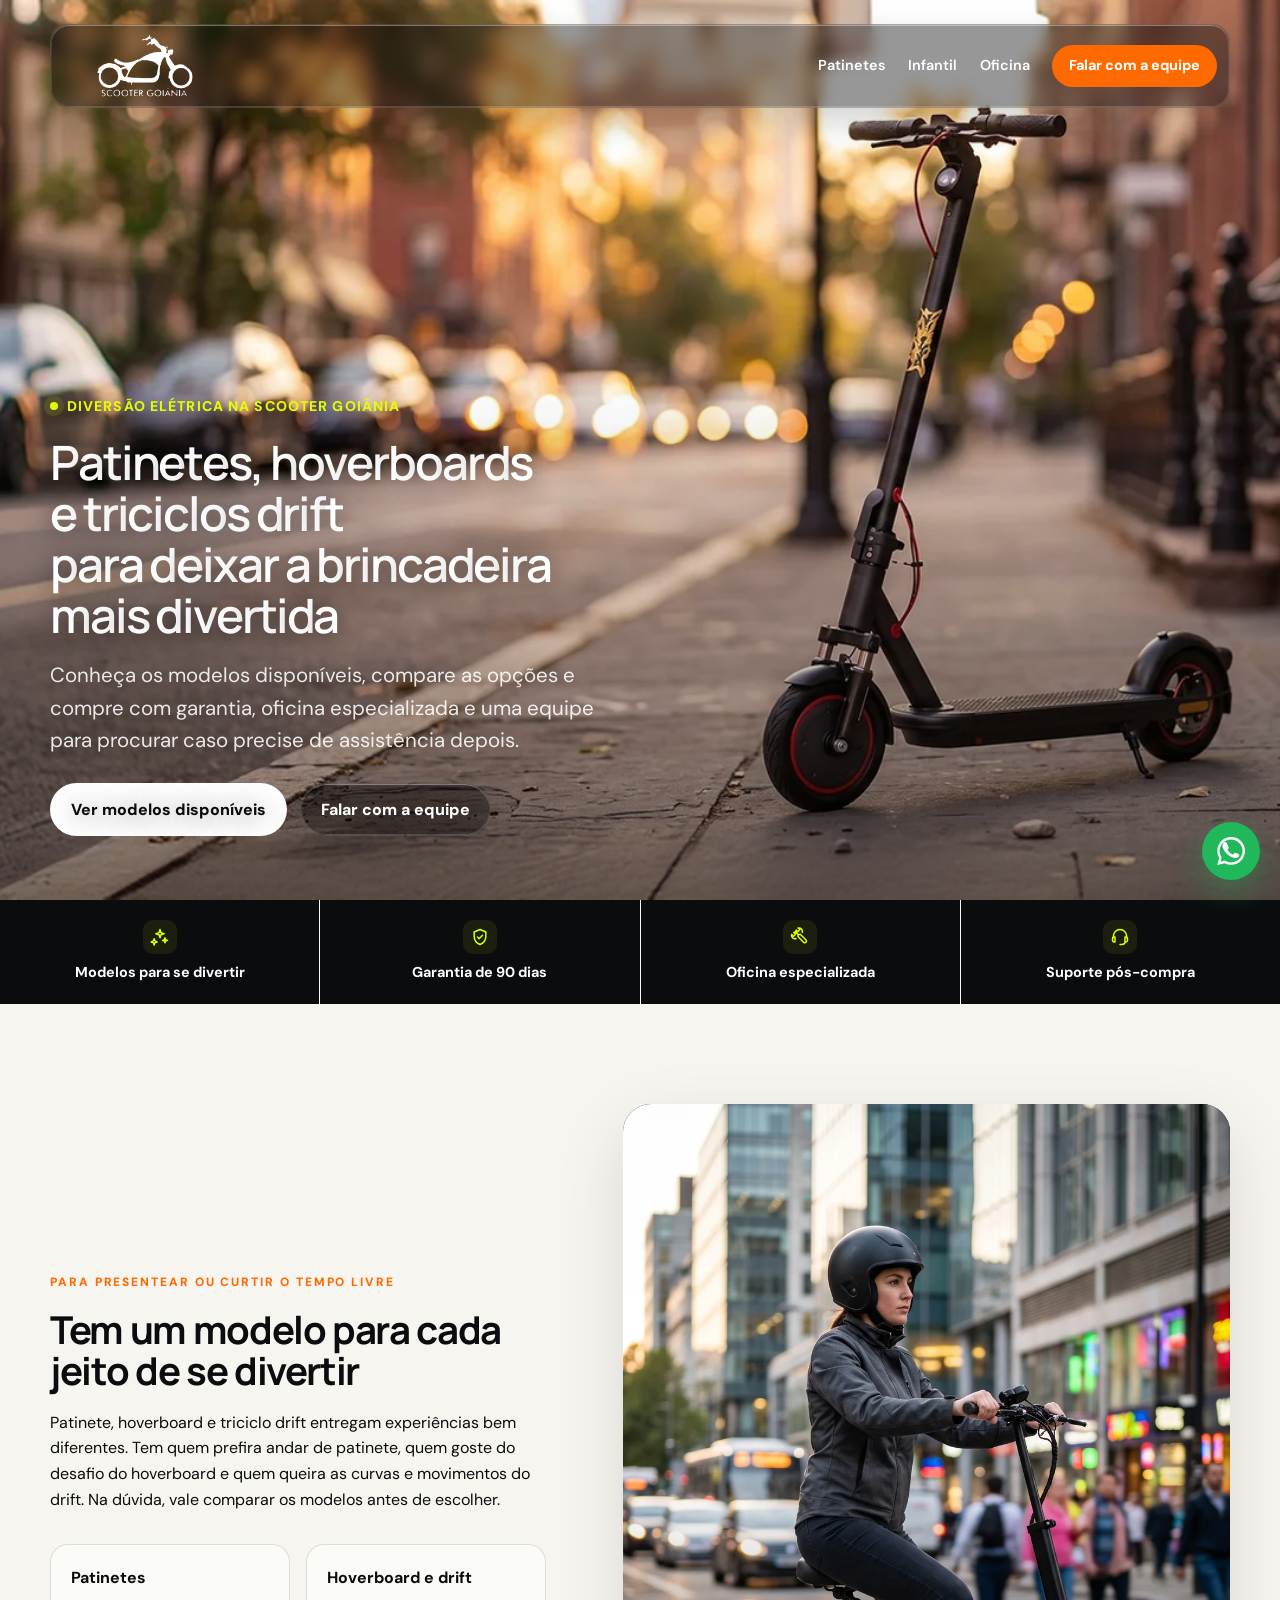
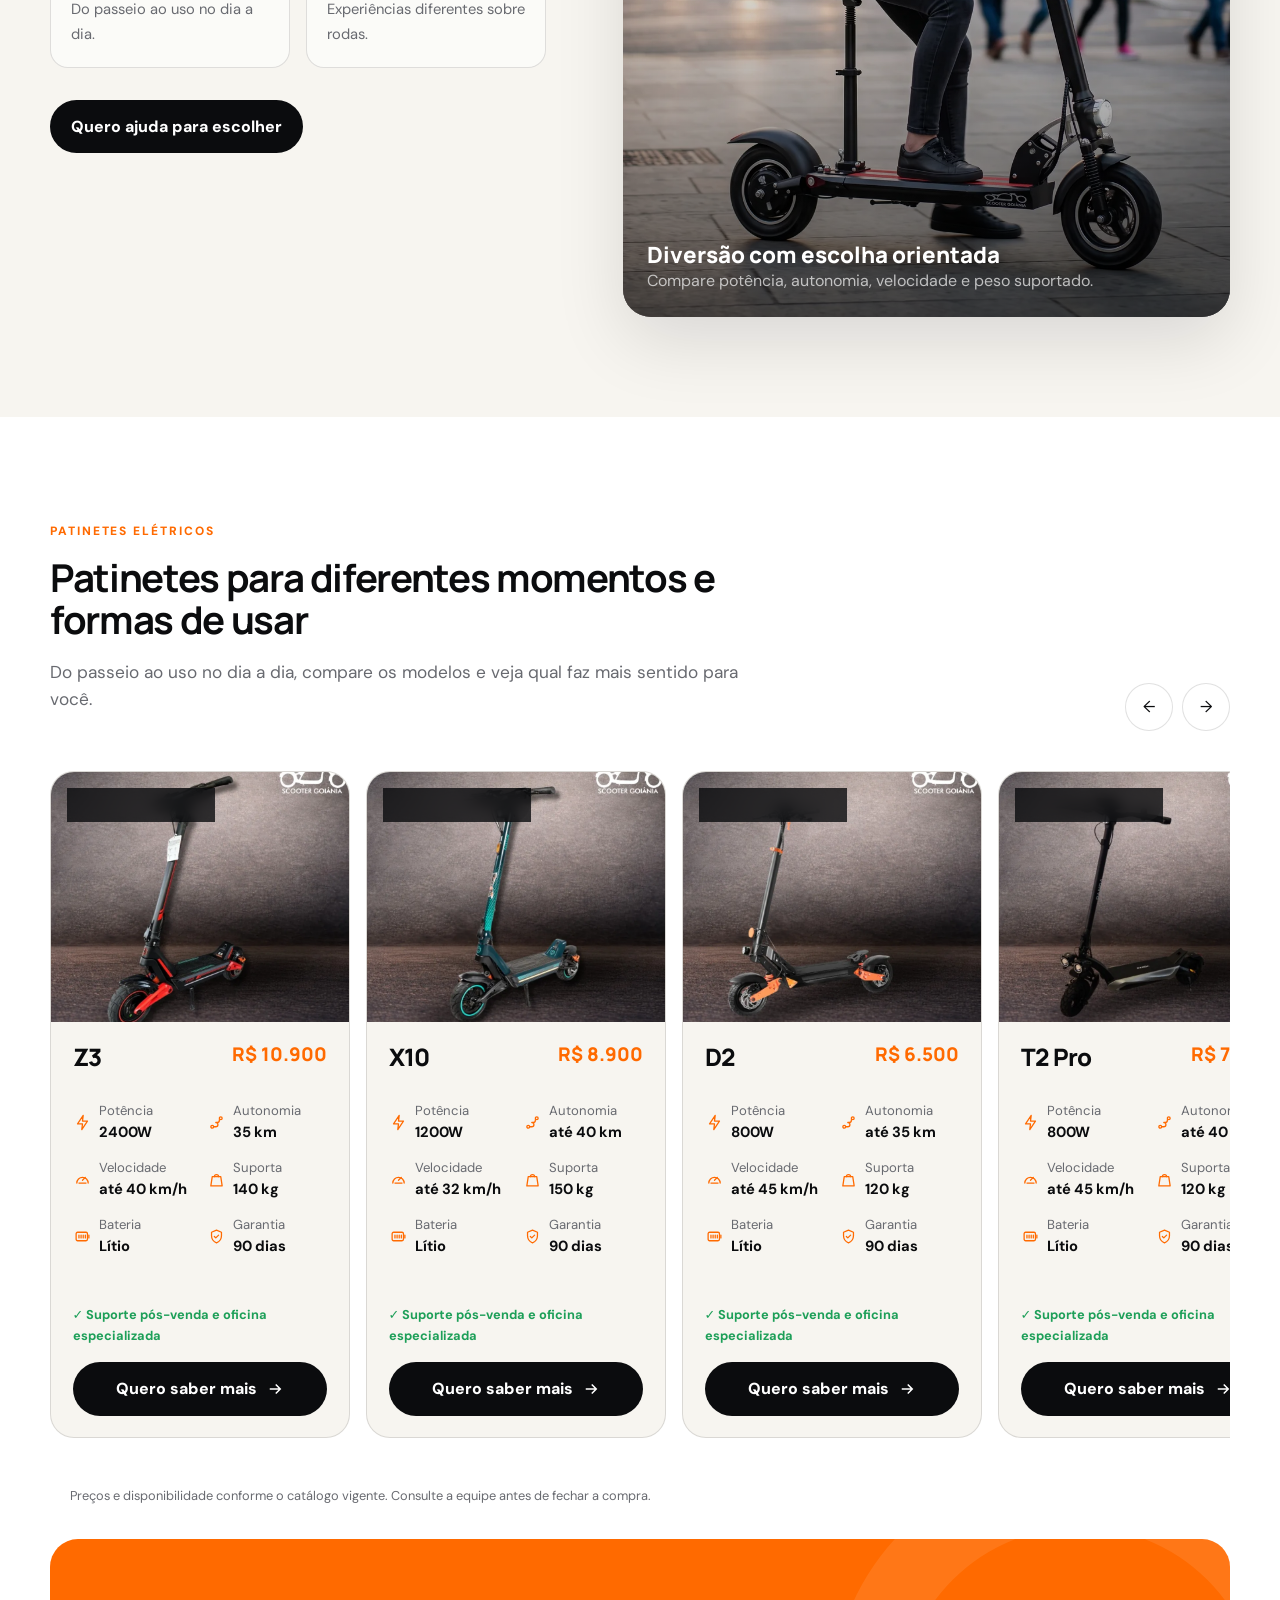
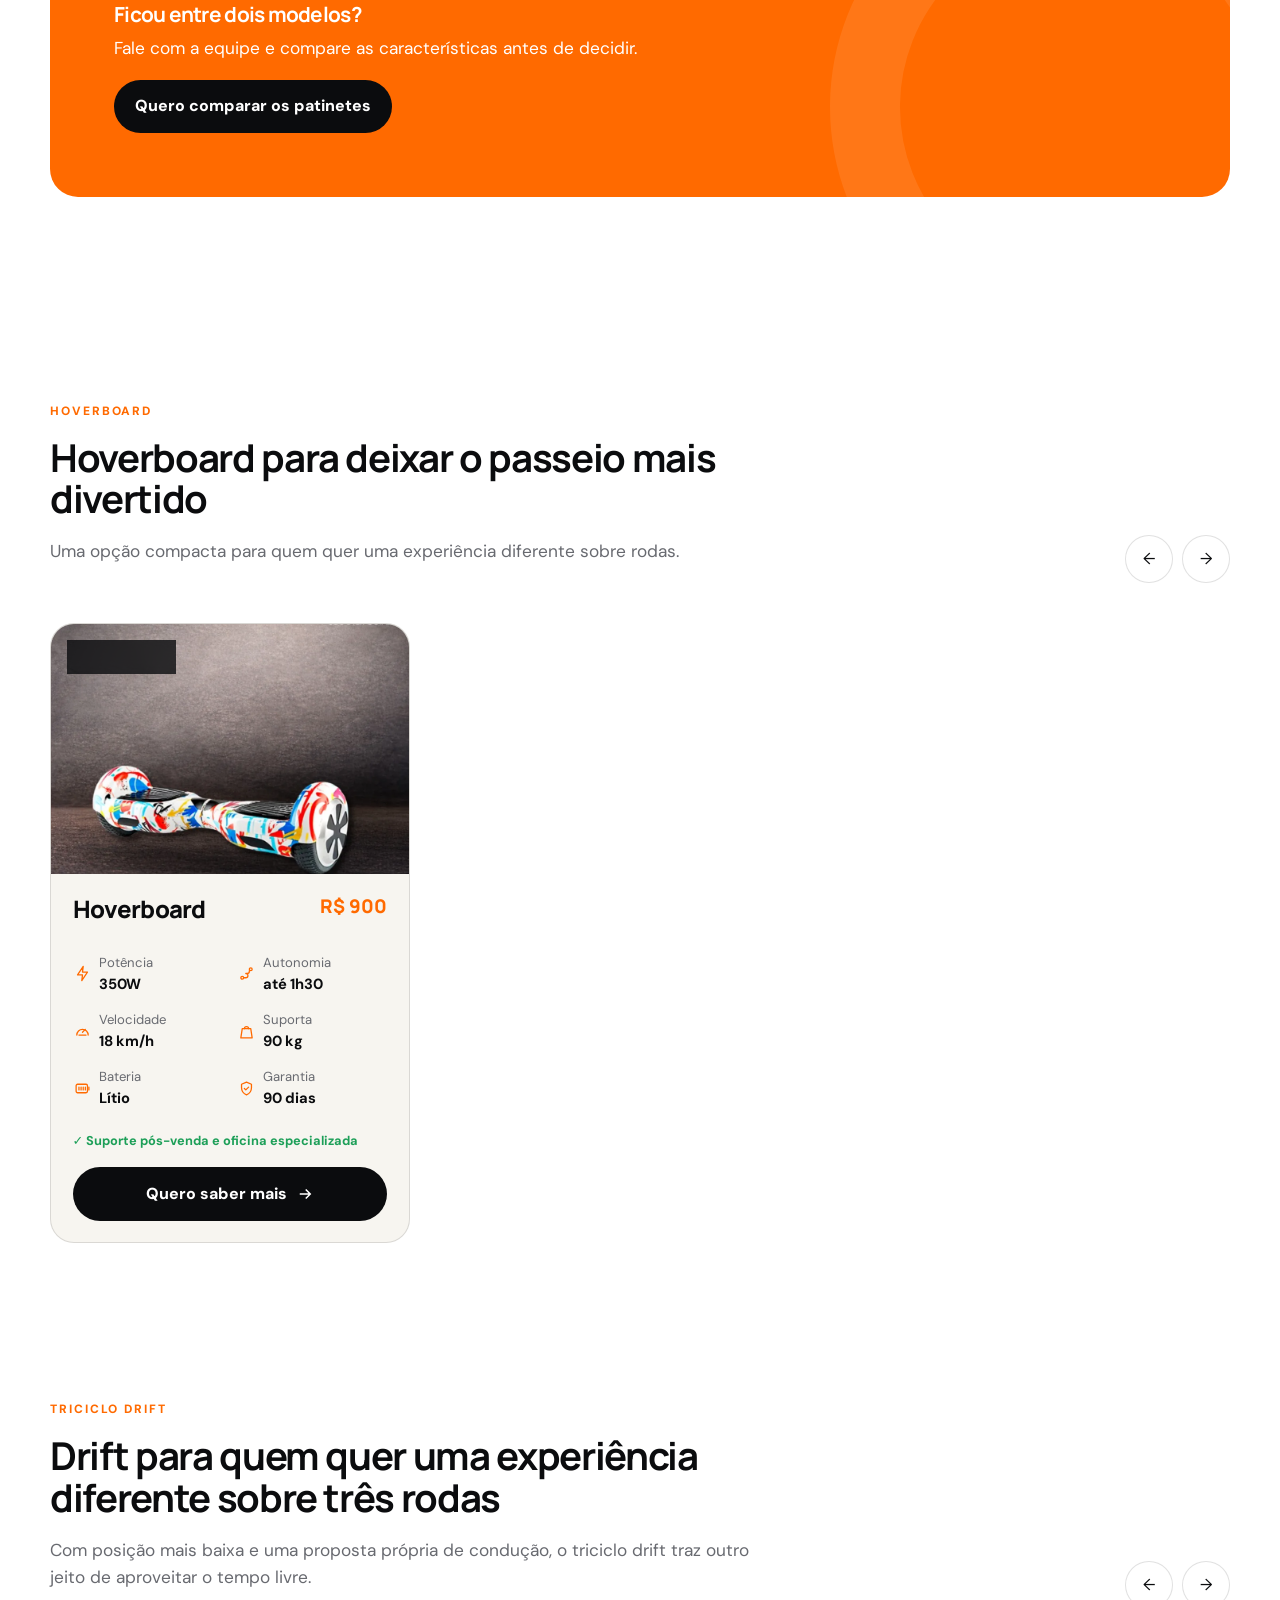
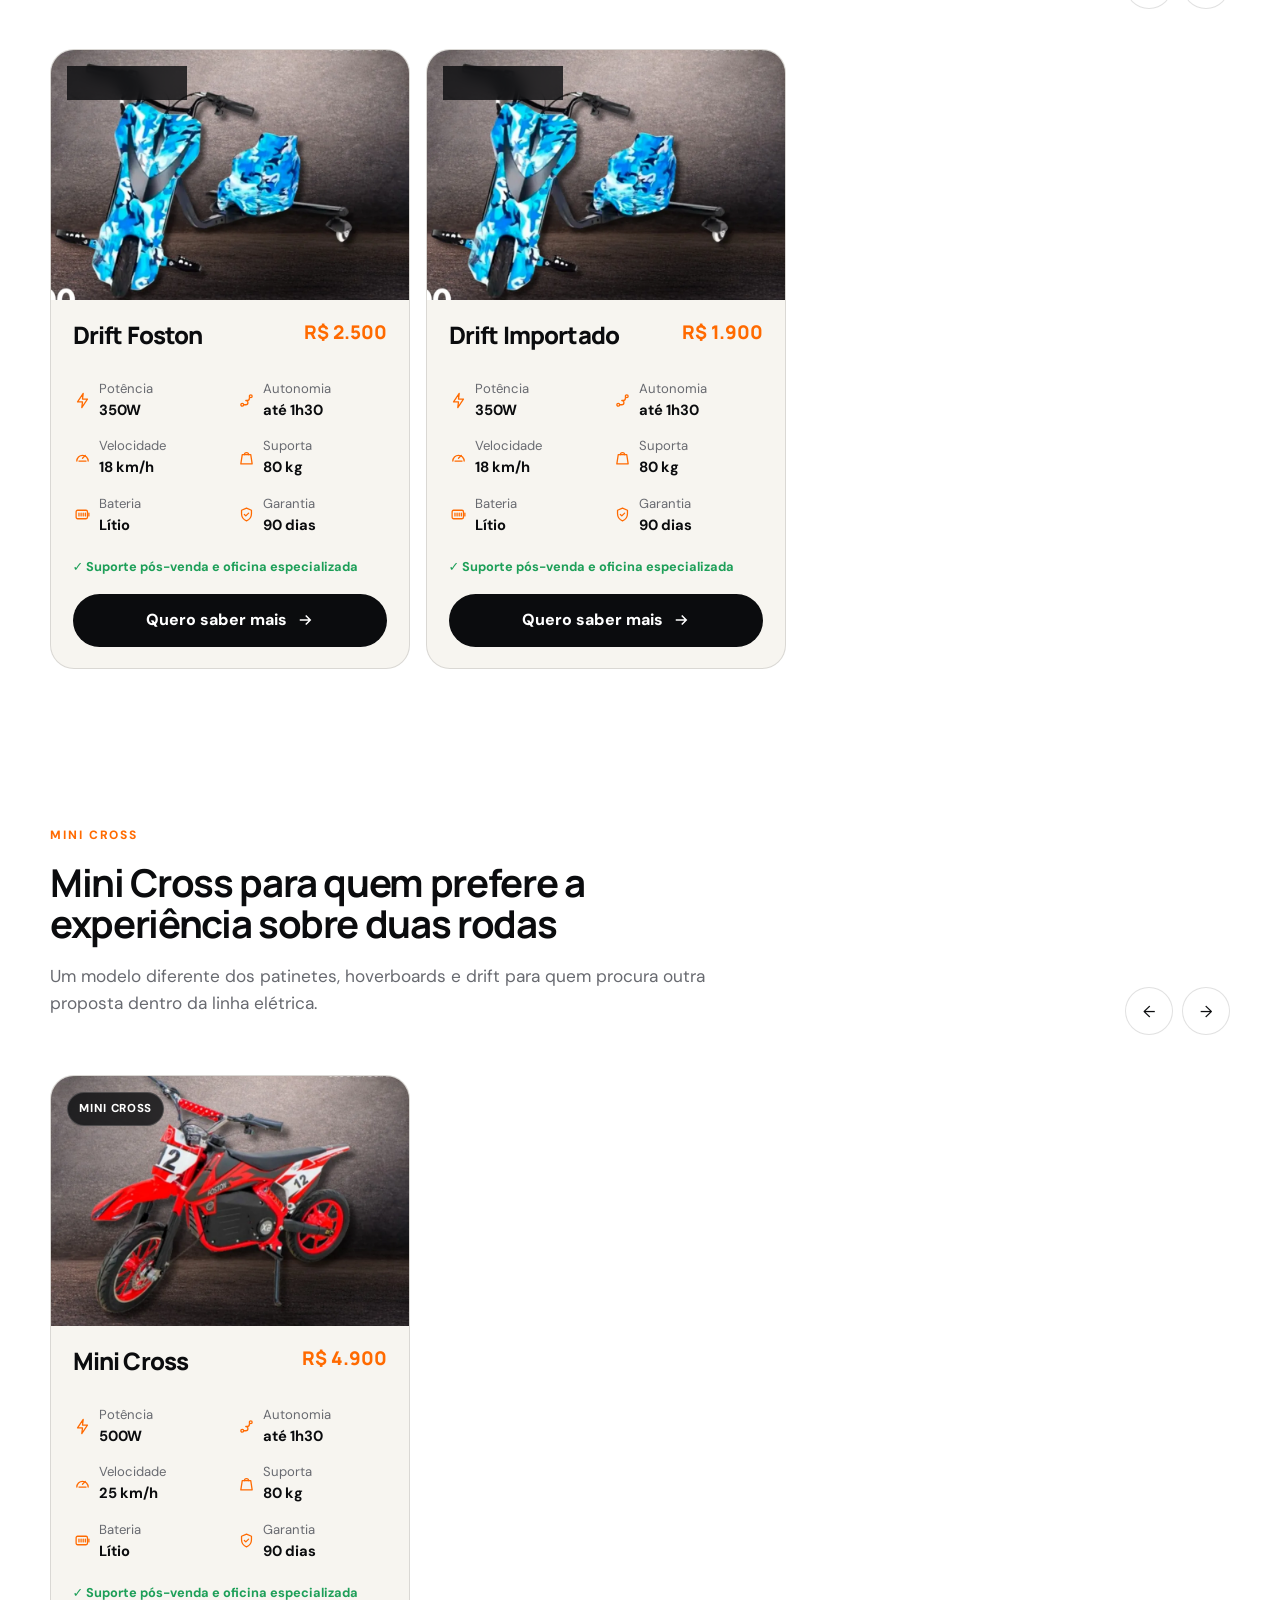
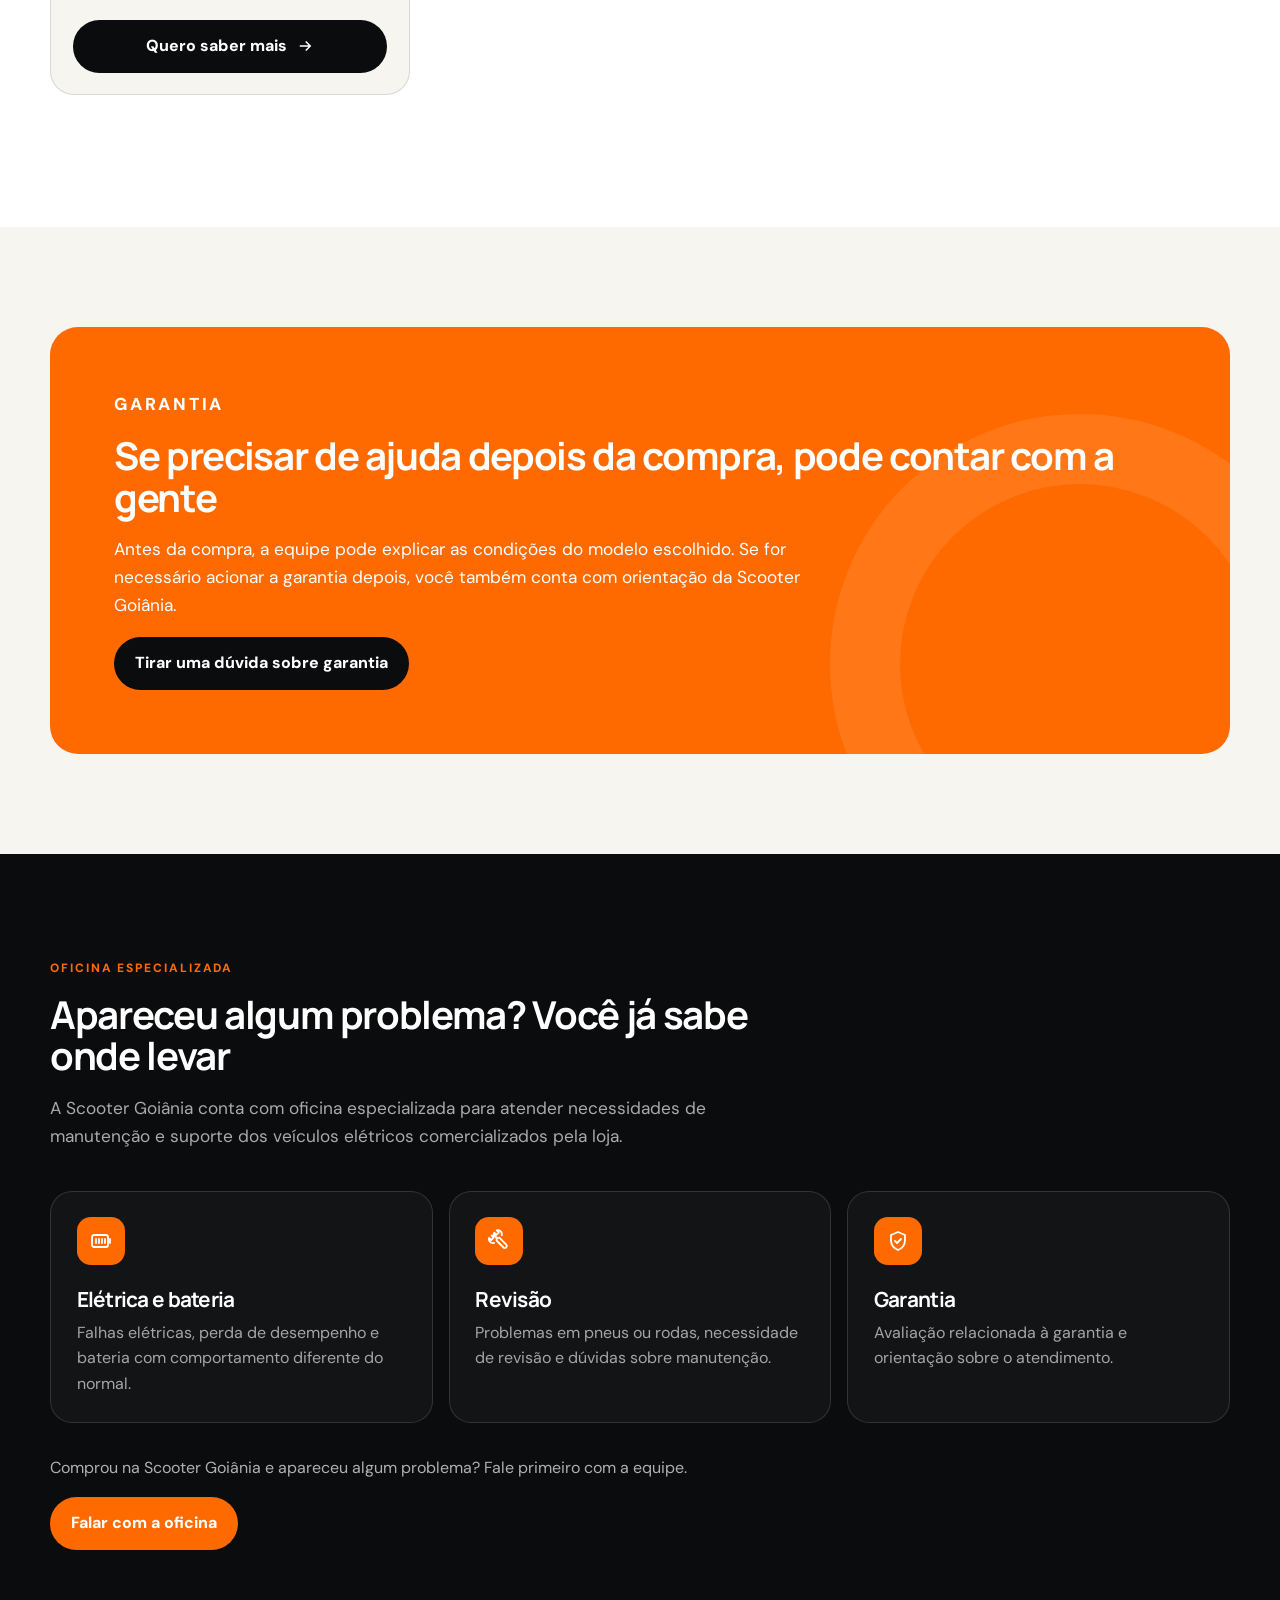
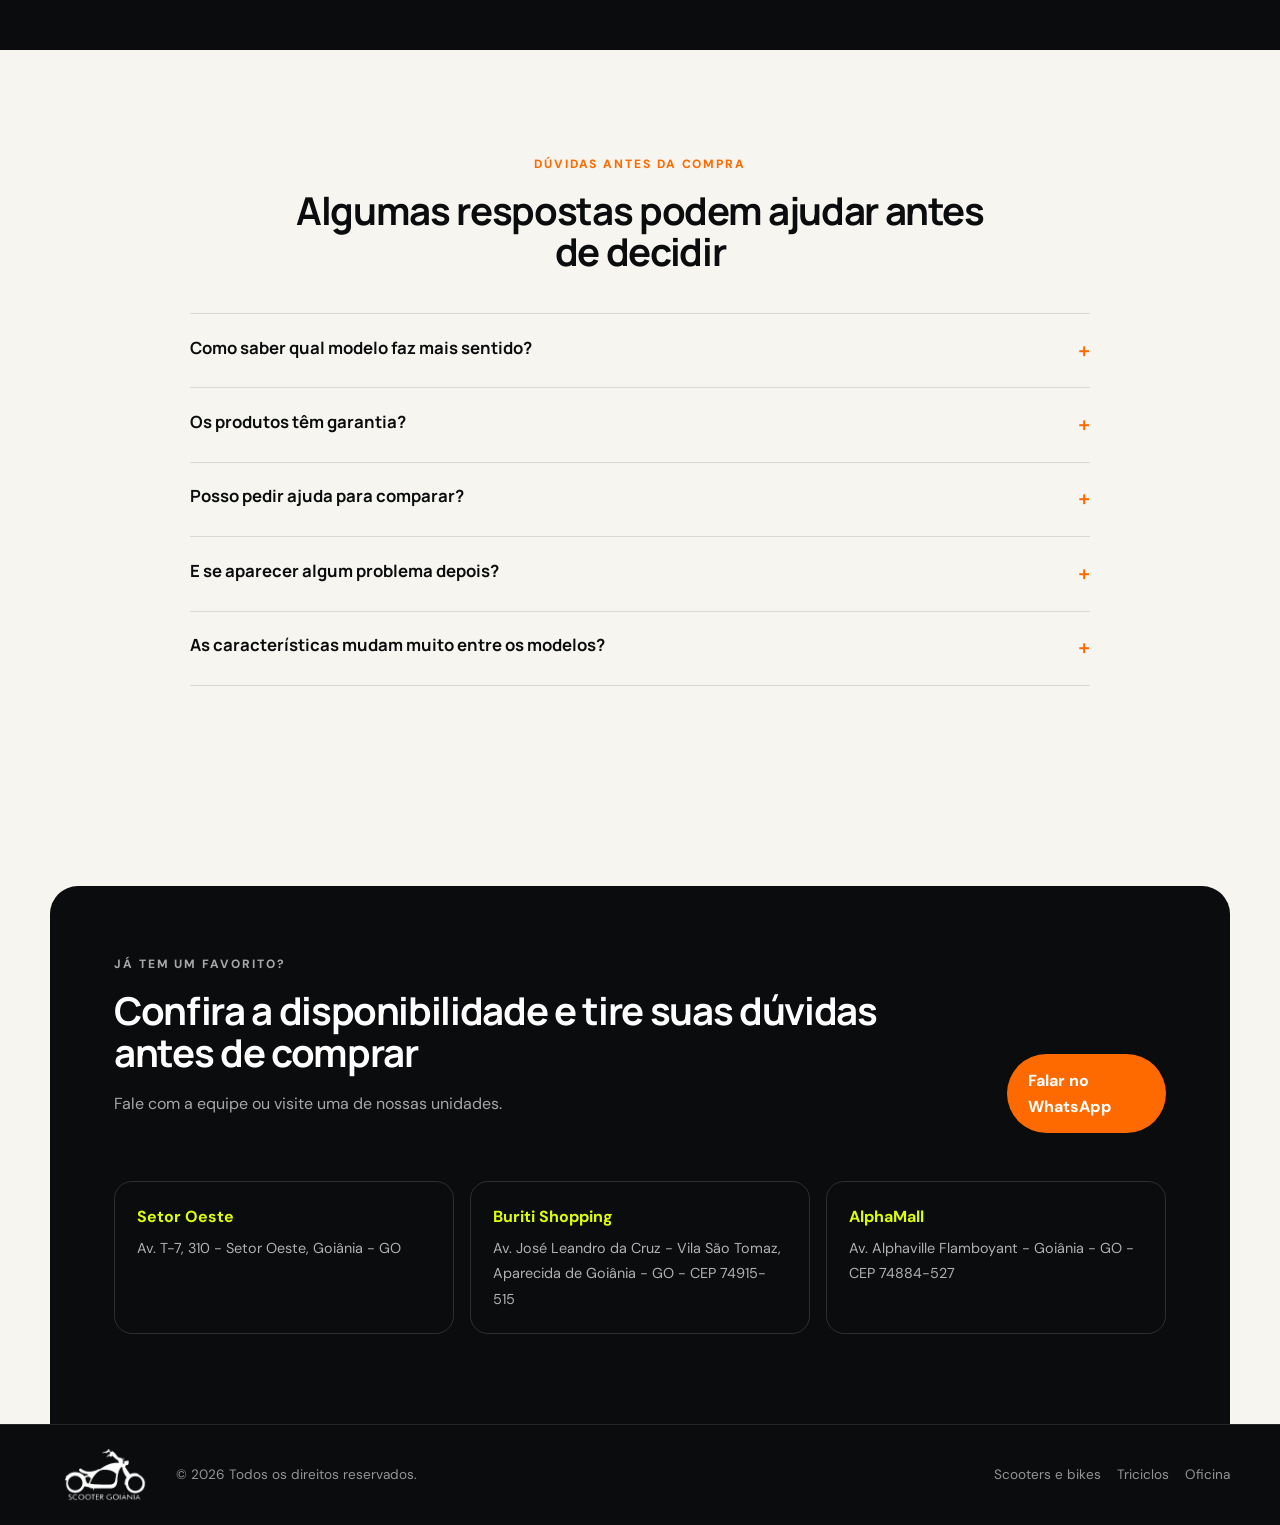
==== commit 3f917d81: "feat: apply editorial hero across landing pages" ====
--- a/diversao-eletrica/index.html
+++ b/diversao-eletrica/index.html
@@ -4,13 +4,13 @@
   <meta charset="utf-8"><meta name="viewport" content="width=device-width,initial-scale=1">
   <title>Patinetes, hoverboards e triciclos drift | Scooter Goiânia</title>
   <meta name="description" content="Patinetes, hoverboards, triciclos drift e Mini Cross com garantia, oficina especializada e suporte depois da compra.">
-  <link rel="icon" href="../assets/images/logo-scooter-goiania-v2.png"><link rel="stylesheet" href="../assets/css/styles.css?v=10">
+  <link rel="icon" href="../assets/images/logo-scooter-goiania-v2.png"><link rel="stylesheet" href="../assets/css/styles.css?v=12">
 </head>
 <body>
   <a class="skip-link" href="#conteudo">Pular para o conteúdo</a>
-  <header class="site-header"><div class="container nav"><a class="brand" href="../"><img src="../assets/images/logo-scooter-goiania-v2.png" alt="Scooter Goiânia"></a><nav class="nav-links" aria-label="Principal"><a href="#patinetes">Patinetes</a><a href="#infantil">Infantil</a><a href="#oficina">Oficina</a><a class="btn btn-small" data-whatsapp data-message="Olá! Quero conhecer os modelos de diversão elétrica.">Falar com a equipe</a></nav></div></header>
+  <header class="site-header site-header-editorial"><div class="container nav liquid-glass"><a class="brand" href="../"><img src="../assets/images/logo-scooter-goiania-v2.png" alt="Scooter Goiânia"></a><nav class="nav-links" aria-label="Principal"><a href="#patinetes">Patinetes</a><a href="#infantil">Infantil</a><a href="#oficina">Oficina</a><a class="btn btn-small" data-whatsapp data-message="Olá! Quero conhecer os modelos de diversão elétrica.">Falar com a equipe</a></nav></div></header>
   <main id="conteudo">
-    <section class="hero" style="--hero:url('../images/hero-patinete-v2.webp');--hero-mobile:url('../images/hero-patinete-mobile-v2.webp')"><div class="container"><div class="hero-copy"><p class="price-pill">Diversão elétrica na Scooter Goiânia</p><h1>Patinetes, hoverboards e triciclos drift para deixar a brincadeira mais divertida</h1><p class="lead">Conheça os modelos disponíveis, compare as opções e compre com garantia, oficina especializada e uma equipe para procurar caso precise de assistência depois.</p><div class="hero-actions"><a class="btn" href="#patinetes">Ver modelos disponíveis</a><a class="btn btn-outline" data-whatsapp data-message="Olá! Quero ajuda para escolher um modelo de diversão elétrica.">Falar com a equipe</a></div></div></div></section>
+    <section class="hero hero-editorial hero-editorial--long" style="--hero:url('../images/hero-patinete-v2.webp');--hero-mobile:url('../images/hero-patinete-mobile-v2.webp')"><div class="container hero-editorial-layout"><div class="hero-copy"><p class="price-pill hero-reveal hero-reveal-label">Diversão elétrica na Scooter Goiânia</p><h1 data-animated-heading aria-label="Patinetes, hoverboards e triciclos drift para deixar a brincadeira mais divertida">Patinetes, hoverboards<br>e triciclos drift<br>para deixar a brincadeira<br>mais divertida</h1><p class="lead hero-reveal hero-reveal-copy">Conheça os modelos disponíveis, compare as opções e compre com garantia, oficina especializada e uma equipe para procurar caso precise de assistência depois.</p><div class="hero-actions hero-reveal hero-reveal-actions"><a class="btn" href="#patinetes">Ver modelos disponíveis</a><a class="btn btn-outline liquid-glass" data-whatsapp data-message="Olá! Quero ajuda para escolher um modelo de diversão elétrica.">Falar com a equipe</a></div></div></div></section>
     <div class="trust-row"><div class="trust-item"><span class="trust-icon" data-icon="sparkles"></span>Modelos para se divertir</div><div class="trust-item"><span class="trust-icon" data-icon="shield"></span>Garantia de 90 dias</div><div class="trust-item"><span class="trust-icon" data-icon="tools"></span>Oficina especializada</div><div class="trust-item"><span class="trust-icon" data-icon="headset"></span>Suporte pós-compra</div></div>
 
     <section><div class="container split"><div><p class="eyebrow">Para presentear ou curtir o tempo livre</p><h2>Tem um modelo para cada jeito de se divertir</h2><p>Patinete, hoverboard e triciclo drift entregam experiências bem diferentes. Tem quem prefira andar de patinete, quem goste do desafio do hoverboard e quem queira as curvas e movimentos do drift. Na dúvida, vale comparar os modelos antes de escolher.</p><div class="choice-grid"><div class="choice-card"><strong>Patinetes</strong><span>Do passeio ao uso no dia a dia.</span></div><div class="choice-card"><strong>Hoverboard e drift</strong><span>Experiências diferentes sobre rodas.</span></div></div><div class="hero-actions"><a class="btn btn-dark" data-whatsapp data-message="Olá! Quero ajuda para escolher entre patinete, hoverboard ou drift.">Quero ajuda para escolher</a></div></div><div class="visual-card"><img src="../assets/images/patinete-rider-lifestyle.webp" alt="Pessoa utilizando um patinete elétrico na cidade"><div class="visual-note"><strong>Diversão com escolha orientada</strong><span>Compare potência, autonomia, velocidade e peso suportado.</span></div></div></div></section>
@@ -32,5 +32,5 @@
     <section class="contact-section"><div class="container"><div class="contact-panel"><div class="contact-top"><div><p class="eyebrow">Já tem um favorito?</p><h2>Confira a disponibilidade e tire suas dúvidas antes de comprar</h2><p>Fale com a equipe ou visite uma de nossas unidades.</p></div><a class="btn" data-whatsapp data-message="Olá! Quero confirmar a disponibilidade de um modelo.">Falar no WhatsApp</a></div><div class="stores"><div class="store"><strong>Setor Oeste</strong><span>Av. T-7, 310 - Setor Oeste, Goiânia - GO</span></div><div class="store"><strong>Buriti Shopping</strong><span>Av. José Leandro da Cruz - Vila São Tomaz, Aparecida de Goiânia - GO - CEP 74915-515</span></div><div class="store"><strong>AlphaMall</strong><span>Av. Alphaville Flamboyant - Goiânia - GO - CEP 74884-527</span></div></div></div></div></section>
   </main>
   <footer class="site-footer"><div class="container footer-inner"><div class="footer-brand"><img src="../assets/images/logo-scooter-goiania-v2.png" alt="Scooter Goiânia"><span>© <span data-year></span> Todos os direitos reservados.</span></div><div class="footer-links"><a href="../scooters-e-bikes/">Scooters e bikes</a><a href="../triciclos/">Triciclos</a><a href="../oficina/">Oficina</a></div></div></footer>
-  <a class="floating-whatsapp" data-whatsapp data-message="Olá! Quero conhecer os modelos de diversão elétrica." aria-label="Falar no WhatsApp"></a><script src="../assets/js/main.js?v=4"></script>
+  <a class="floating-whatsapp" data-whatsapp data-message="Olá! Quero conhecer os modelos de diversão elétrica." aria-label="Falar no WhatsApp"></a><script src="../assets/js/main.js?v=5"></script>
 </body></html>
--- a/assets/css/styles.css
+++ b/assets/css/styles.css
@@ -123,6 +123,110 @@
   color: var(--lime); font-weight: 800; font-size: .88rem; text-transform: uppercase; letter-spacing: .08em;
 }
 .hero .price-pill::before { content: ""; width: 8px; height: 8px; border-radius: 50%; background: currentColor; box-shadow: 0 0 0 6px rgba(223,255,0,.12); }
+.liquid-glass {
+  position: relative;
+  overflow: hidden;
+  background: rgba(8, 9, 11, .42);
+  background-blend-mode: luminosity;
+  border: 1px solid rgba(255,255,255,.16);
+  box-shadow: inset 0 1px 1px rgba(255,255,255,.12), 0 14px 34px rgba(0,0,0,.18);
+  -webkit-backdrop-filter: blur(8px);
+  backdrop-filter: blur(8px);
+}
+.liquid-glass::before {
+  content: "";
+  position: absolute;
+  inset: 0;
+  border-radius: inherit;
+  padding: 1px;
+  background: linear-gradient(180deg, rgba(255,255,255,.28), rgba(255,255,255,.04) 42%, rgba(255,255,255,.16));
+  -webkit-mask: linear-gradient(#fff 0 0) content-box, linear-gradient(#fff 0 0);
+  -webkit-mask-composite: xor;
+  mask-composite: exclude;
+  pointer-events: none;
+}
+.site-header-editorial {
+  height: auto;
+  padding-top: 24px;
+  border-bottom: 0;
+}
+.site-header-editorial .nav {
+  min-height: 66px;
+  padding: 8px 12px 8px 18px;
+  border-radius: 18px;
+}
+.site-header-editorial.is-scrolled {
+  height: auto;
+  padding: 10px 0;
+  background: transparent;
+  border: 0;
+  box-shadow: none;
+  -webkit-backdrop-filter: none;
+  backdrop-filter: none;
+}
+.hero.hero-editorial {
+  min-height: 100svh;
+  align-items: flex-end;
+  padding: 154px 0 64px;
+  background: #08090b;
+}
+.hero.hero-editorial::before {
+  background: var(--hero) center / cover no-repeat;
+  transform: none;
+}
+.hero.hero-editorial::after {
+  display: block;
+  position: absolute;
+  inset: 0;
+  width: auto;
+  height: auto;
+  border: 0;
+  border-radius: 0;
+  box-shadow: none;
+  background: linear-gradient(0deg, rgba(0,0,0,.44) 0%, rgba(0,0,0,.18) 32%, transparent 58%);
+  pointer-events: none;
+}
+.hero.hero-editorial .hero-editorial-layout {
+  display: grid;
+  grid-template-columns: minmax(0, 620px) 1fr;
+  align-items: end;
+  gap: 3rem;
+}
+.hero.hero-editorial .hero-copy {
+  width: auto;
+  max-width: 620px;
+  text-shadow: 0 2px 24px rgba(0,0,0,.55);
+}
+.hero.hero-editorial h1 {
+  max-width: 620px;
+  margin-bottom: 1.1rem;
+  font-size: clamp(2.8rem, 4.3vw, 3.75rem);
+  font-weight: 600;
+  letter-spacing: -.045em;
+}
+.hero.hero-editorial .lead { max-width: 590px; color: rgba(255,255,255,.88); }
+.hero.hero-editorial--long .hero-copy,
+.hero.hero-editorial--long h1 { max-width: 680px; }
+.hero.hero-editorial--long h1 { font-size: clamp(2.65rem, 3.7vw, 3.35rem); }
+.hero.hero-editorial--dense .lead { margin-bottom: .75rem; font-size: clamp(1rem, 1.3vw, 1.12rem); }
+.hero.hero-editorial .hero-actions { margin-top: 1.6rem; }
+.hero.hero-editorial .hero-actions .btn:first-child { background: #fff; color: var(--ink); }
+.hero.hero-editorial .hero-actions .btn:first-child:hover { background: #f1f1f1; }
+.hero.hero-editorial .hero-actions .btn-outline { background: rgba(8,9,11,.4); }
+.hero-reveal { opacity: 0; animation: heroFade .8s ease forwards; }
+.hero-reveal-label { animation-delay: .2s; }
+.hero-reveal-copy { animation-delay: .8s; }
+.hero-reveal-actions { animation-delay: 1.15s; }
+.animated-line { white-space: nowrap; }
+.animated-char {
+  display: inline-block;
+  opacity: 0;
+  transform: translateX(-18px);
+  animation: heroChar .5s ease forwards;
+  animation-delay: var(--char-delay);
+}
+@keyframes heroFade { to { opacity: 1; } }
+@keyframes heroChar { to { opacity: 1; transform: translateX(0); } }
 .trust-row {
   display: grid; grid-template-columns: repeat(4, 1fr); gap: 1px; position: relative; z-index: 3;
   background: rgba(255,255,255,.14); color: #fff;
@@ -267,6 +371,16 @@
   .hero:not(.hub-hero) .container { padding-top: calc(var(--hero-media-height) + 42px); }
   .hero:not(.hub-hero) .hero-copy { width: 100%; max-width: 680px; }
   .hero:not(.hub-hero) h1 { max-width: 680px; }
+  .site-header-editorial { padding-top: 18px; }
+  .site-header-editorial .nav { min-height: 58px; padding-block: 5px; border-radius: 15px; }
+  .hero.hero-editorial .hero-editorial-layout { display: block; }
+  .hero.hero-editorial .hero-copy { width: 100%; max-width: 680px; text-shadow: none; }
+  .hero.hero-editorial::before {
+    background:
+      linear-gradient(180deg, rgba(11,12,14,.42), transparent 30%),
+      var(--hero-mobile, var(--hero)) center / cover no-repeat;
+  }
+  .hero.hero-editorial::after { display: none; }
   .trust-row { grid-template-columns: repeat(2,1fr); }
   section { padding: 76px 0; }
   .split { grid-template-columns: 1fr; }
@@ -293,6 +407,8 @@
   .hero:not(.hub-hero)::after { display: none; }
   .hero:not(.hub-hero) .container { padding-top: calc(var(--hero-media-height) + 30px); }
   .hero:not(.hub-hero) .hero-copy { max-width: none; }
+  .hero.hero-editorial h1 { font-size: clamp(2.15rem, 10vw, 3.1rem); }
+  .animated-line { white-space: normal; }
   h1 { font-size: clamp(2.15rem, 10vw, 3.1rem); }
   h2 { font-size: 1.85rem; }
   .hero-actions .btn { width: 100%; }
@@ -309,4 +425,5 @@
 
 @media (prefers-reduced-motion: reduce) {
   *, *::before, *::after { scroll-behavior: auto !important; animation-duration: .01ms !important; transition-duration: .01ms !important; }
-}
+  .hero-reveal, .animated-char { opacity: 1; transform: none; }
+}
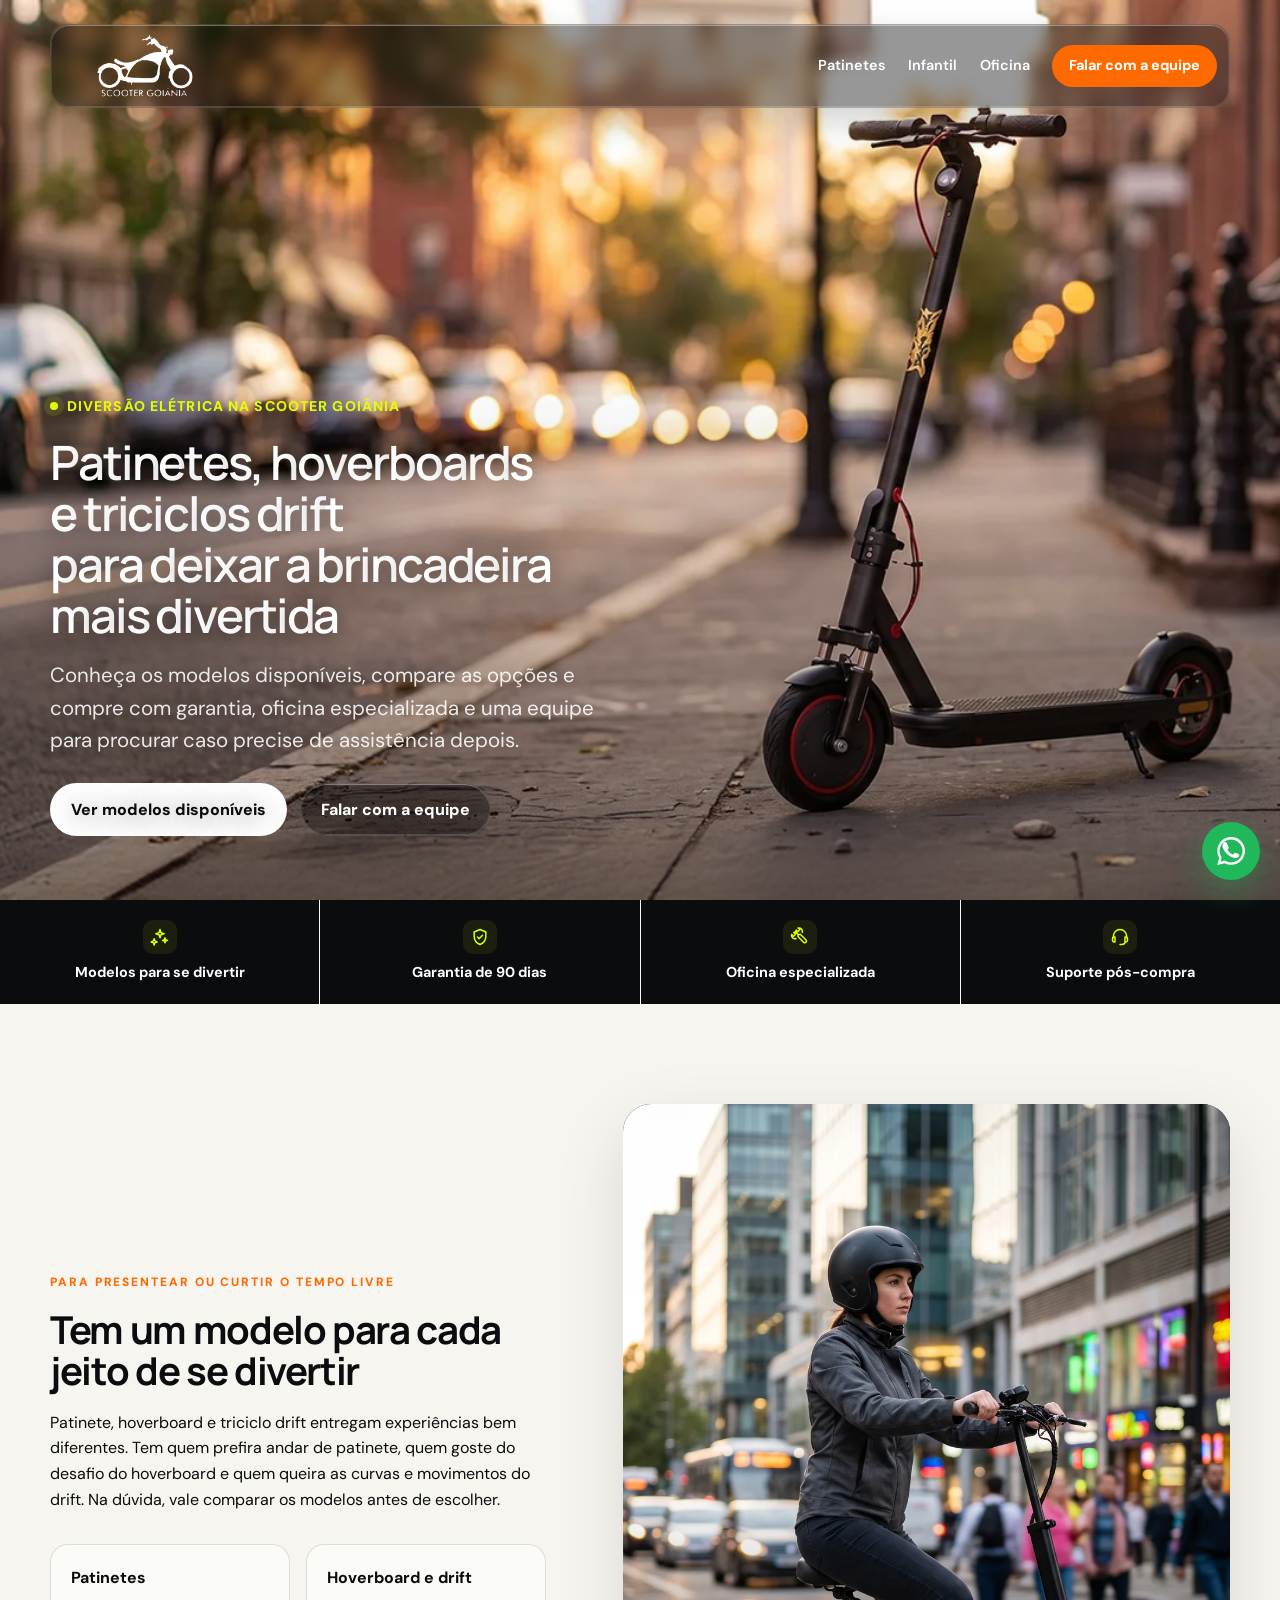
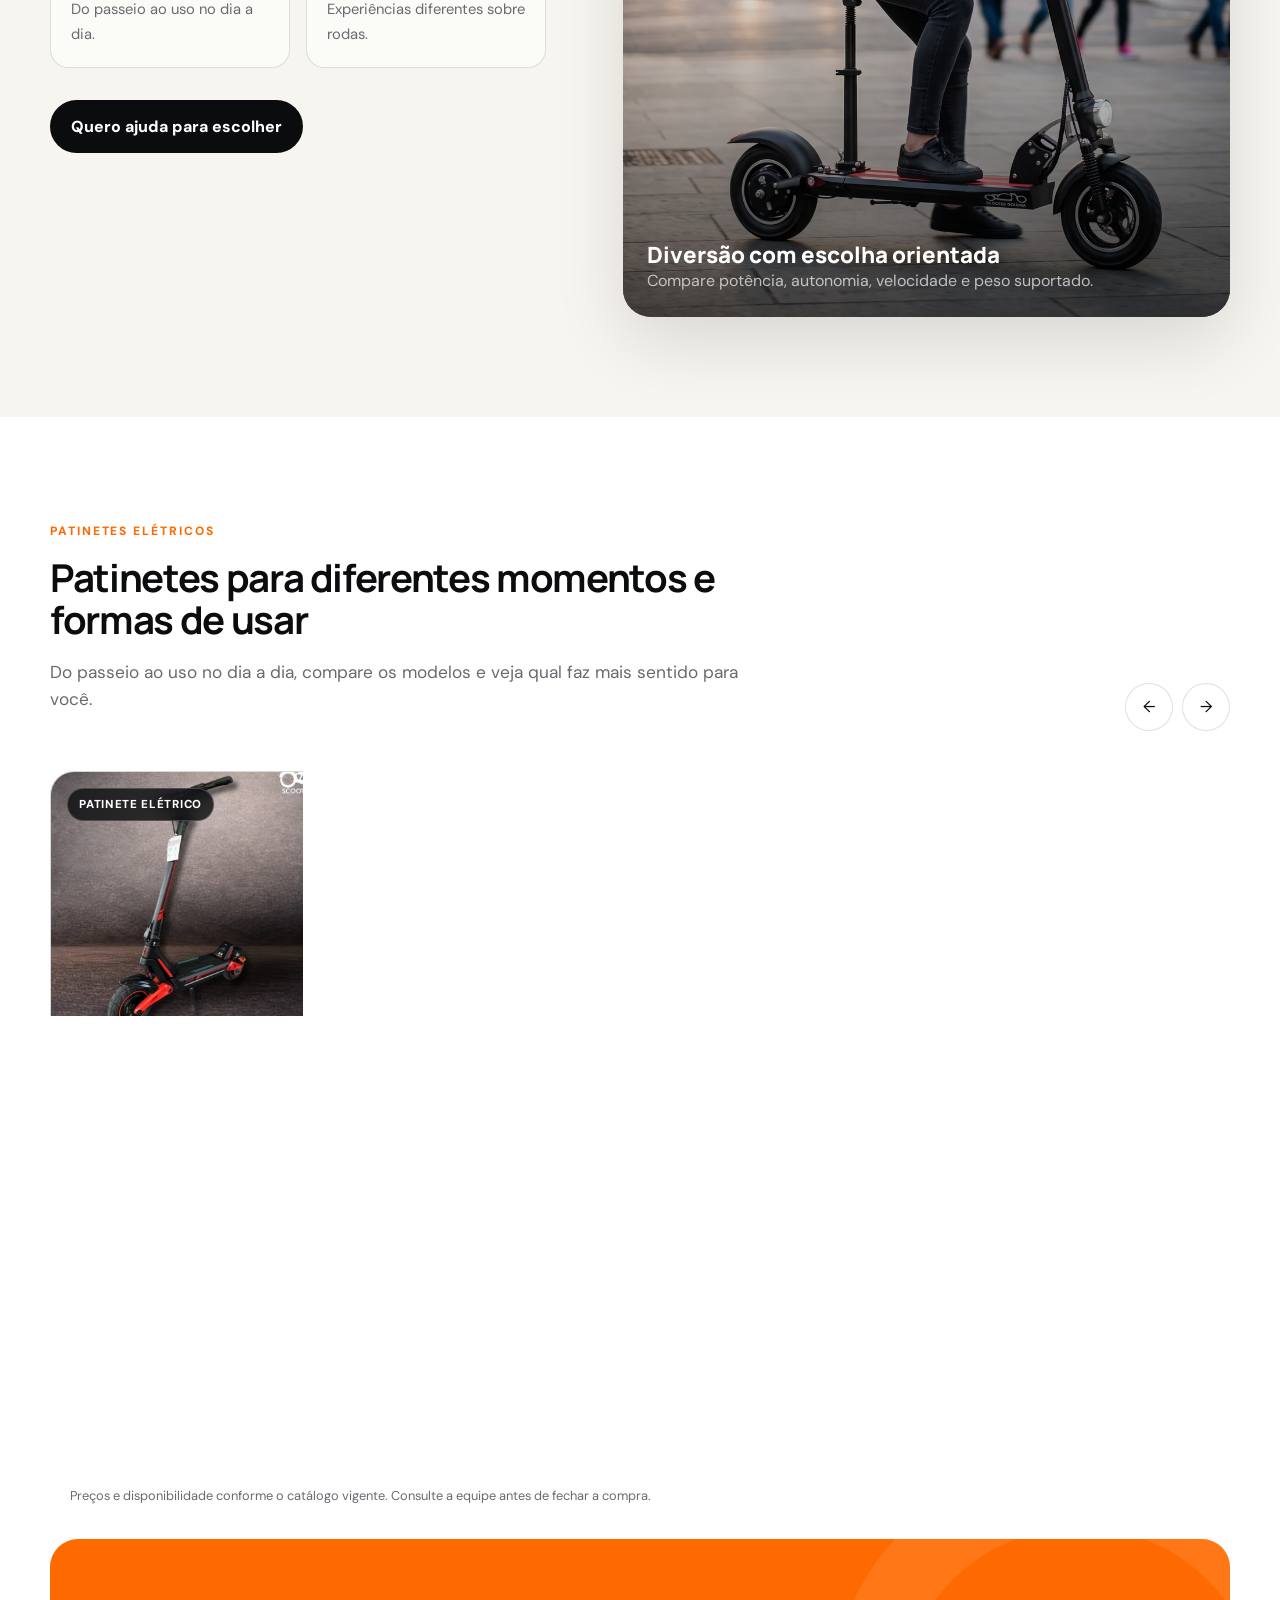
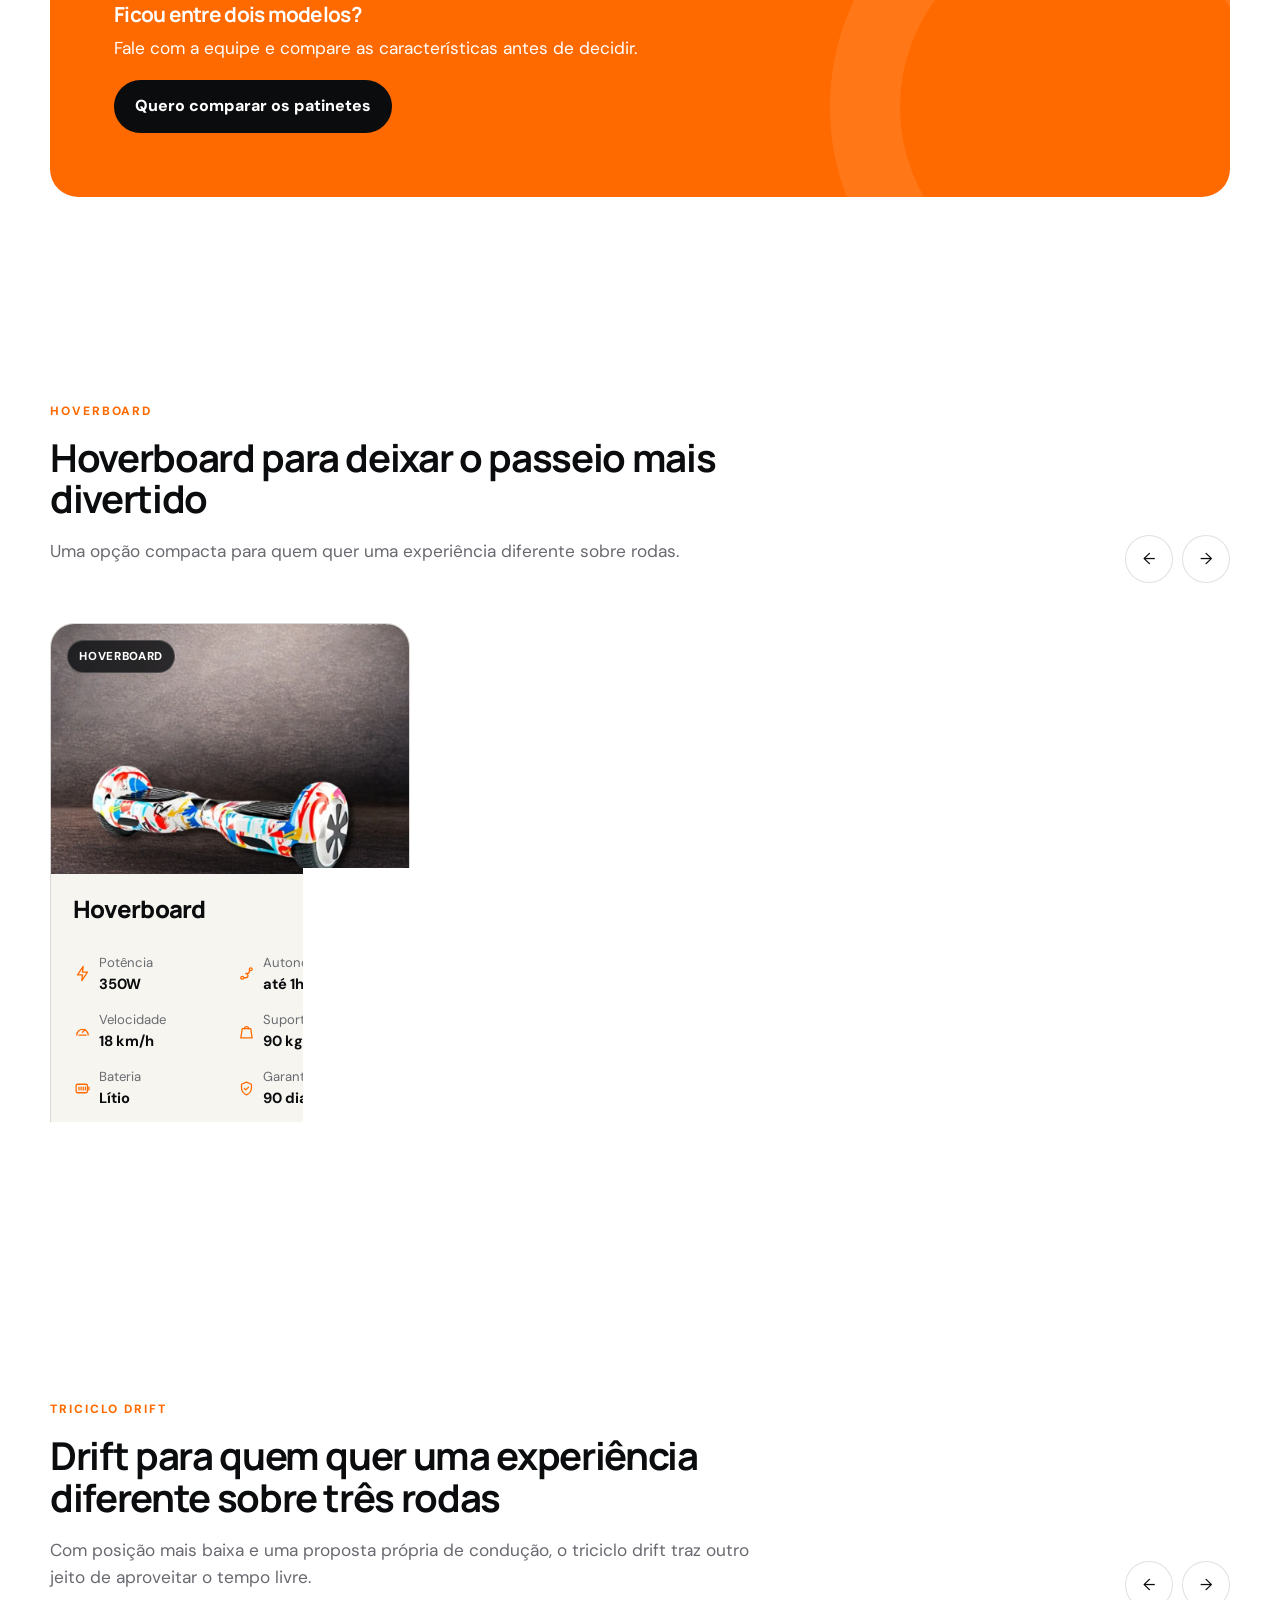
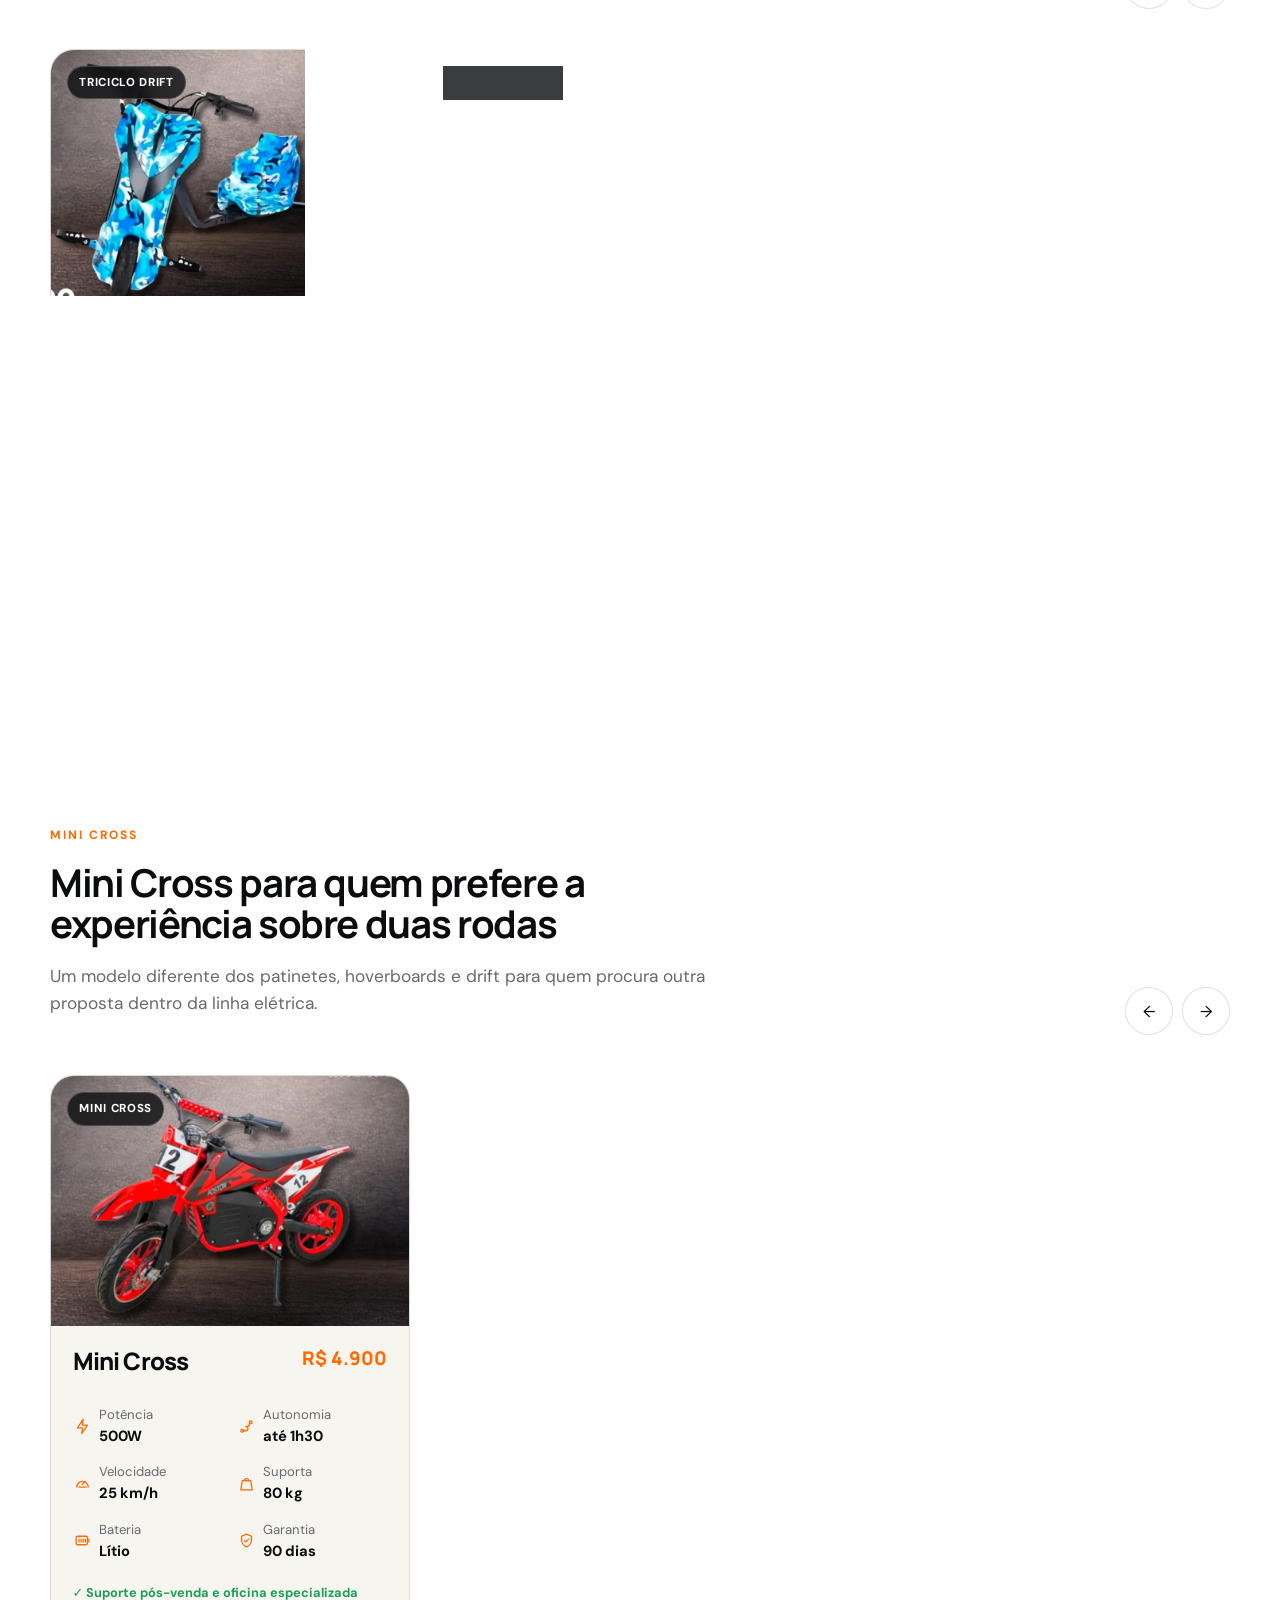
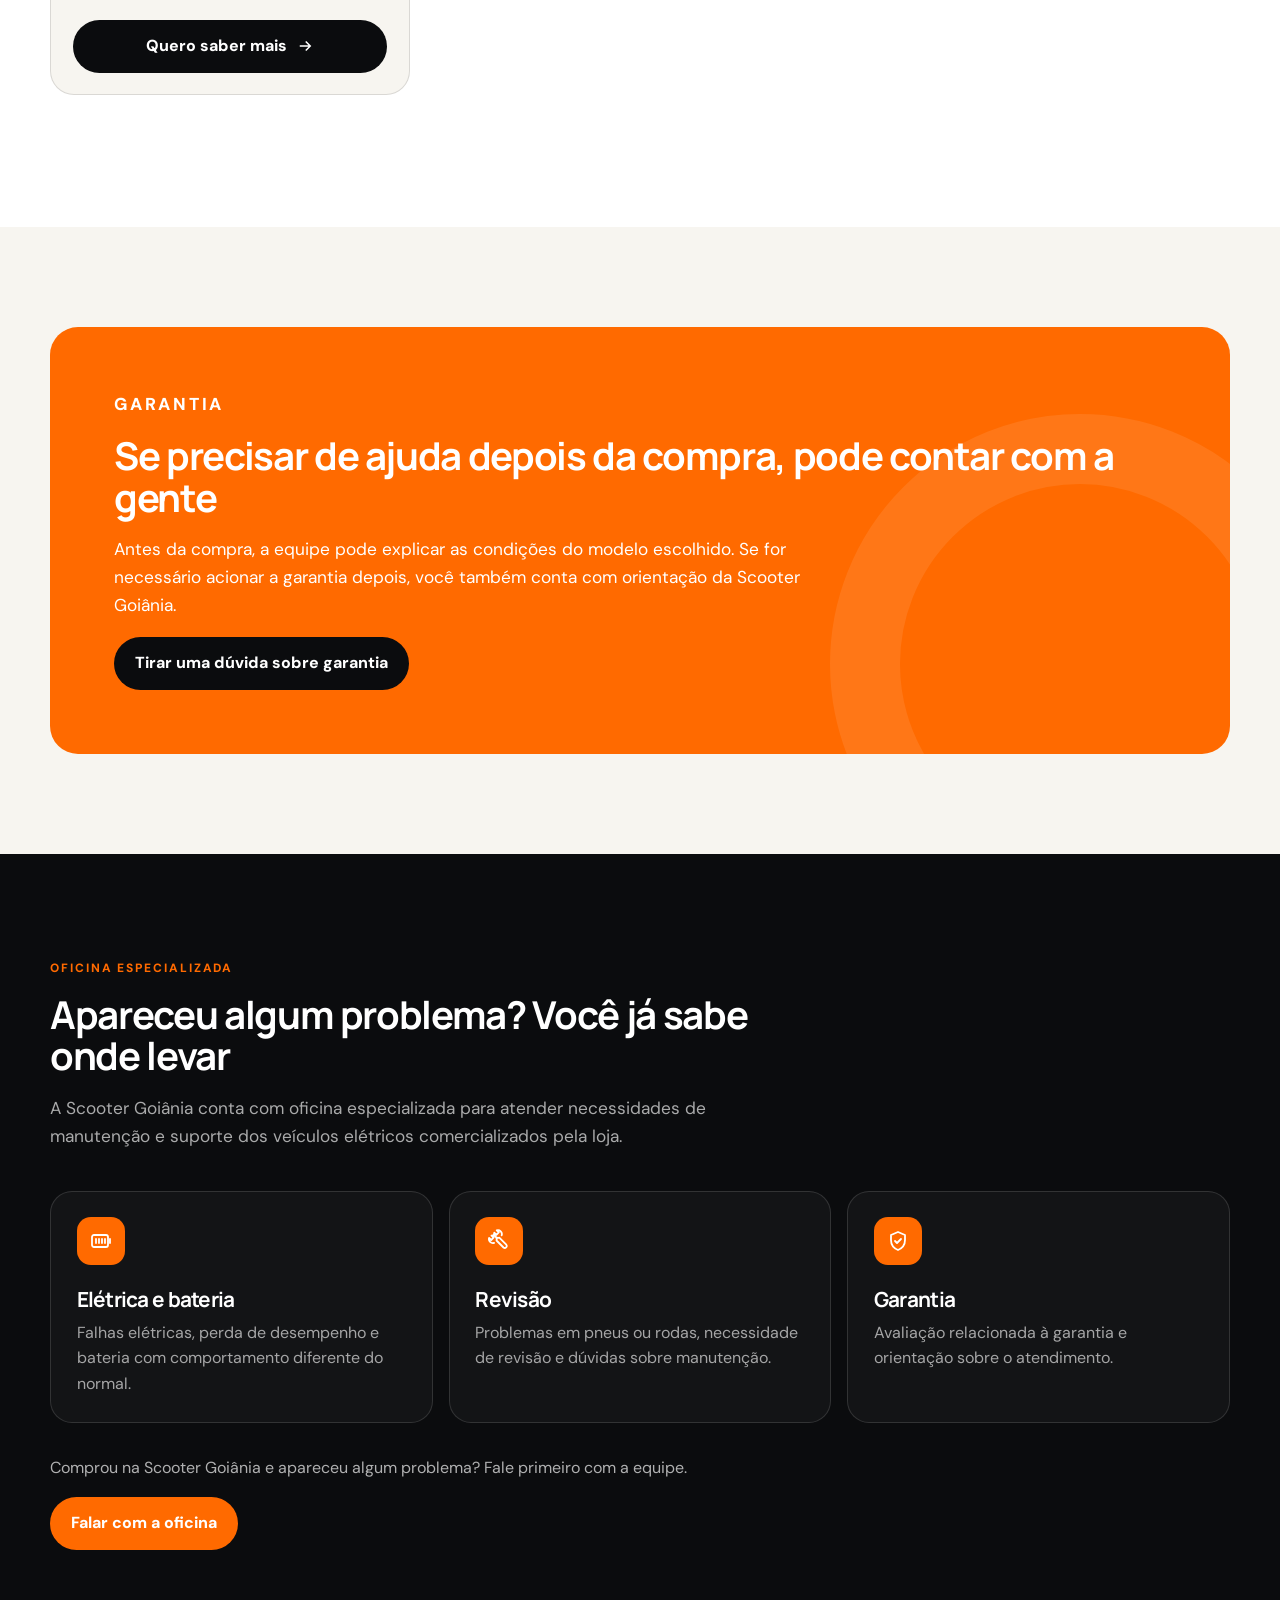
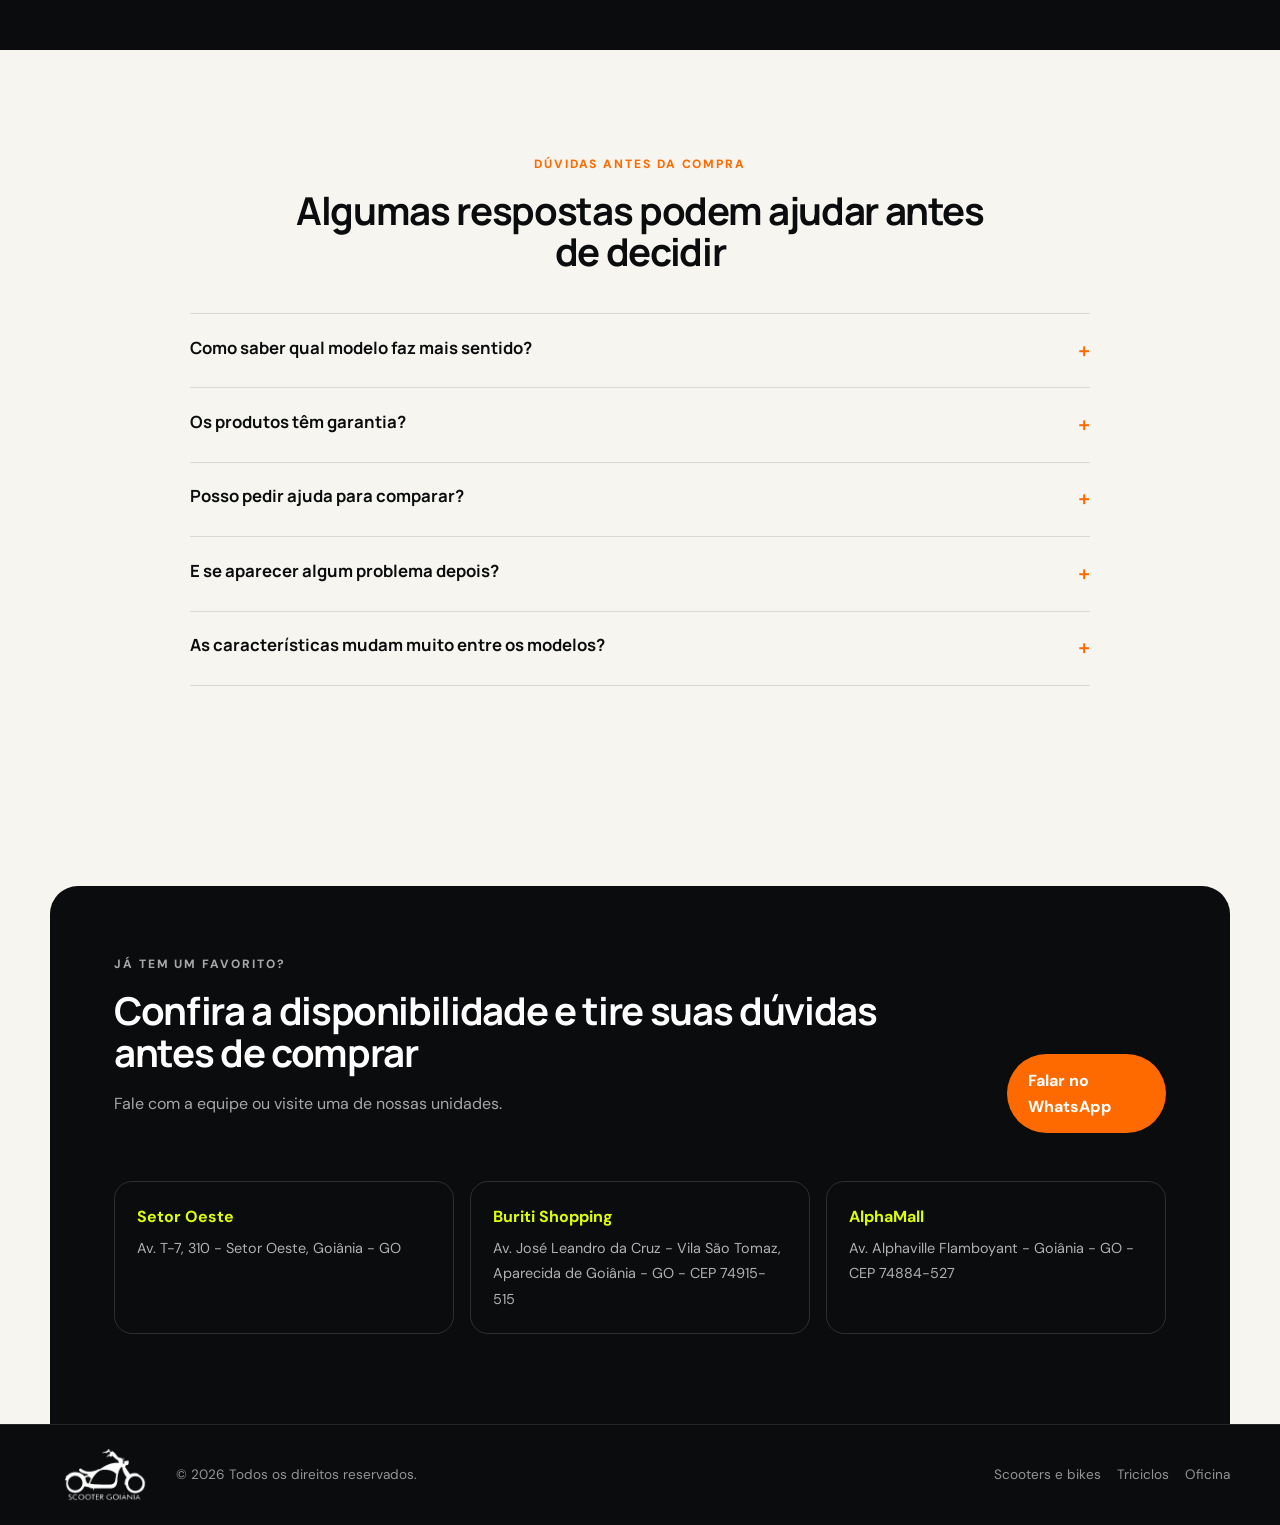
==== commit 9c82eba1: "feat: add soft adaptive carousel edge fades" ====
--- a/diversao-eletrica/index.html
+++ b/diversao-eletrica/index.html
@@ -4,7 +4,7 @@
   <meta charset="utf-8"><meta name="viewport" content="width=device-width,initial-scale=1">
   <title>Patinetes, hoverboards e triciclos drift | Scooter Goiânia</title>
   <meta name="description" content="Patinetes, hoverboards, triciclos drift e Mini Cross com garantia, oficina especializada e suporte depois da compra.">
-  <link rel="icon" href="../assets/images/logo-scooter-goiania-v2.png"><link rel="stylesheet" href="../assets/css/styles.css?v=12">
+  <link rel="icon" href="../assets/images/logo-scooter-goiania-v2.png"><link rel="stylesheet" href="../assets/css/styles.css?v=14">
 </head>
 <body>
   <a class="skip-link" href="#conteudo">Pular para o conteúdo</a>
@@ -32,5 +32,5 @@
     <section class="contact-section"><div class="container"><div class="contact-panel"><div class="contact-top"><div><p class="eyebrow">Já tem um favorito?</p><h2>Confira a disponibilidade e tire suas dúvidas antes de comprar</h2><p>Fale com a equipe ou visite uma de nossas unidades.</p></div><a class="btn" data-whatsapp data-message="Olá! Quero confirmar a disponibilidade de um modelo.">Falar no WhatsApp</a></div><div class="stores"><div class="store"><strong>Setor Oeste</strong><span>Av. T-7, 310 - Setor Oeste, Goiânia - GO</span></div><div class="store"><strong>Buriti Shopping</strong><span>Av. José Leandro da Cruz - Vila São Tomaz, Aparecida de Goiânia - GO - CEP 74915-515</span></div><div class="store"><strong>AlphaMall</strong><span>Av. Alphaville Flamboyant - Goiânia - GO - CEP 74884-527</span></div></div></div></div></section>
   </main>
   <footer class="site-footer"><div class="container footer-inner"><div class="footer-brand"><img src="../assets/images/logo-scooter-goiania-v2.png" alt="Scooter Goiânia"><span>© <span data-year></span> Todos os direitos reservados.</span></div><div class="footer-links"><a href="../scooters-e-bikes/">Scooters e bikes</a><a href="../triciclos/">Triciclos</a><a href="../oficina/">Oficina</a></div></div></footer>
-  <a class="floating-whatsapp" data-whatsapp data-message="Olá! Quero conhecer os modelos de diversão elétrica." aria-label="Falar no WhatsApp"></a><script src="../assets/js/main.js?v=5"></script>
+  <a class="floating-whatsapp" data-whatsapp data-message="Olá! Quero conhecer os modelos de diversão elétrica." aria-label="Falar no WhatsApp"></a><script src="../assets/js/main.js?v=7"></script>
 </body></html>
--- a/assets/css/styles.css
+++ b/assets/css/styles.css
@@ -261,10 +261,18 @@
 .carousel-btn:hover { background: var(--ink); color: #fff; }
 .carousel-btn svg { width: 20px; }
 .product-carousel {
+  --carousel-fade-size: 120px;
+  --carousel-fade-soft-size: 42px;
+  --carousel-fade-left: #000;
+  --carousel-fade-left-soft: #000;
+  --carousel-fade-right: transparent;
+  --carousel-fade-right-soft: rgba(0,0,0,.45);
   display: grid; grid-auto-flow: column; grid-auto-columns: minmax(300px, 360px); gap: 1rem;
   overflow-x: auto; overscroll-behavior-inline: contain; scroll-snap-type: inline mandatory; scrollbar-width: none;
   width: min(calc(100% - 40px), var(--max)); margin-inline: auto; padding: .5rem 0 2rem;
   scroll-padding-inline: 0;
+  -webkit-mask-image: linear-gradient(90deg, var(--carousel-fade-left) 0, var(--carousel-fade-left-soft) var(--carousel-fade-soft-size), #000 var(--carousel-fade-size), #000 calc(100% - var(--carousel-fade-size)), var(--carousel-fade-right-soft) calc(100% - var(--carousel-fade-soft-size)), var(--carousel-fade-right) 100%);
+  mask-image: linear-gradient(90deg, var(--carousel-fade-left) 0, var(--carousel-fade-left-soft) var(--carousel-fade-soft-size), #000 var(--carousel-fade-size), #000 calc(100% - var(--carousel-fade-size)), var(--carousel-fade-right-soft) calc(100% - var(--carousel-fade-soft-size)), var(--carousel-fade-right) 100%);
 }
 .product-carousel::-webkit-scrollbar { display: none; }
 .product-card {
@@ -305,7 +313,8 @@
 
 .problem-grid { display: grid; grid-template-columns: repeat(2, 1fr); gap: 1rem; }
 .problem-card { display: flex; gap: 1rem; align-items: start; padding: 1.4rem; background: #fff; border: 1px solid var(--line); border-radius: 20px; }
-.problem-card .num { flex: 0 0 auto; width: 40px; height: 40px; border-radius: 50%; display: grid; place-items: center; background: var(--ink); color: var(--lime); font-weight: 800; }
+.problem-icon { flex: 0 0 auto; width: 44px; height: 44px; border-radius: 14px; display: grid; place-items: center; background: var(--ink); color: var(--lime); }
+.problem-icon svg { width: 23px; height: 23px; fill: none; stroke: currentColor; stroke-width: 1.9; stroke-linecap: round; stroke-linejoin: round; }
 .problem-card p { margin: .25rem 0 0; color: var(--muted); }
 .steps { counter-reset: step; display: grid; grid-template-columns: repeat(3, 1fr); gap: 1rem; }
 .step { position: relative; padding: 2rem 1.5rem; background: #fff; border-radius: 22px; border: 1px solid var(--line); }
@@ -418,7 +427,7 @@
   .choice-grid, .problem-grid, .hub-grid { grid-template-columns: 1fr; }
   .products-head { align-items: start; }
   .carousel-controls { display: none; }
-  .product-carousel { width: calc(100% - 28px); grid-auto-columns: 92%; padding: .5rem 0 1.5rem; }
+  .product-carousel { --carousel-fade-size: 52px; --carousel-fade-soft-size: 18px; width: calc(100% - 28px); grid-auto-columns: 92%; padding: .5rem 0 1.5rem; }
   .product-card { min-height: 520px; }
   .footer-inner { flex-direction: column; align-items: start; padding-block: 1.5rem; }
 }
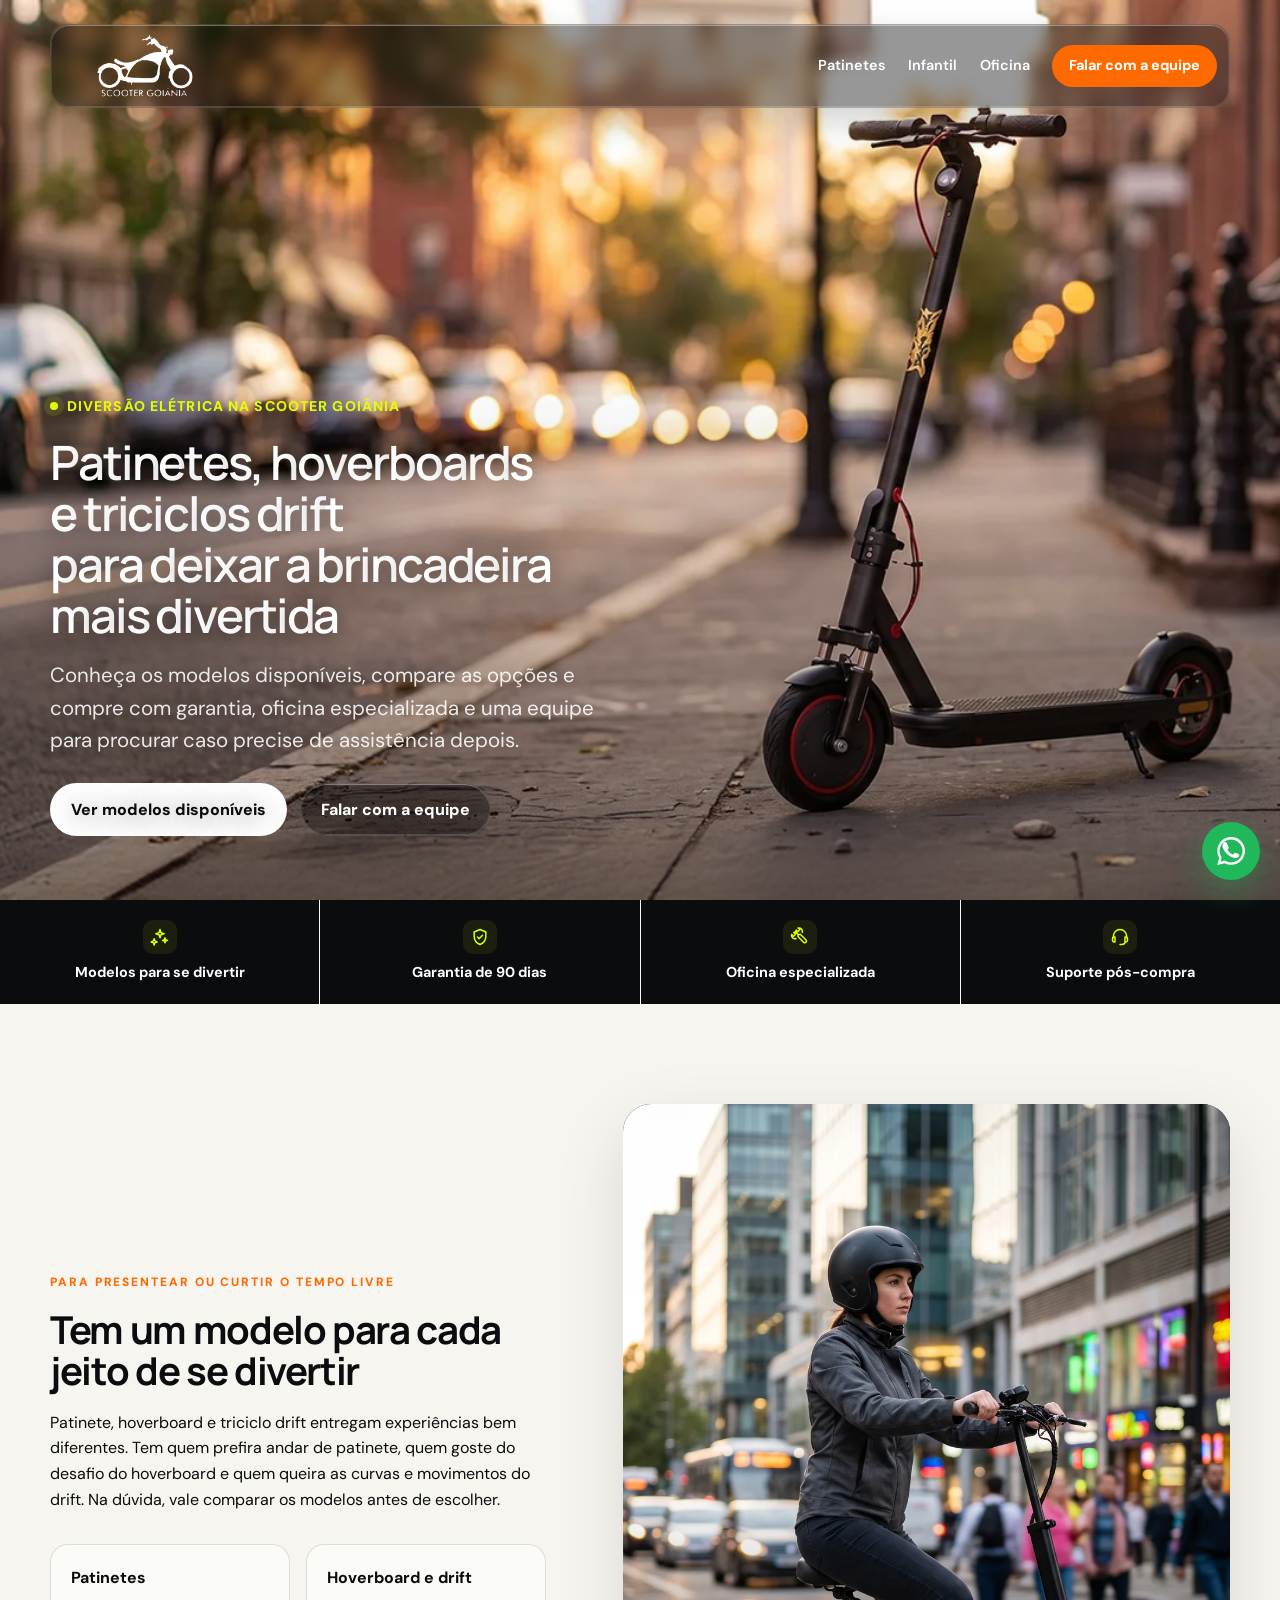
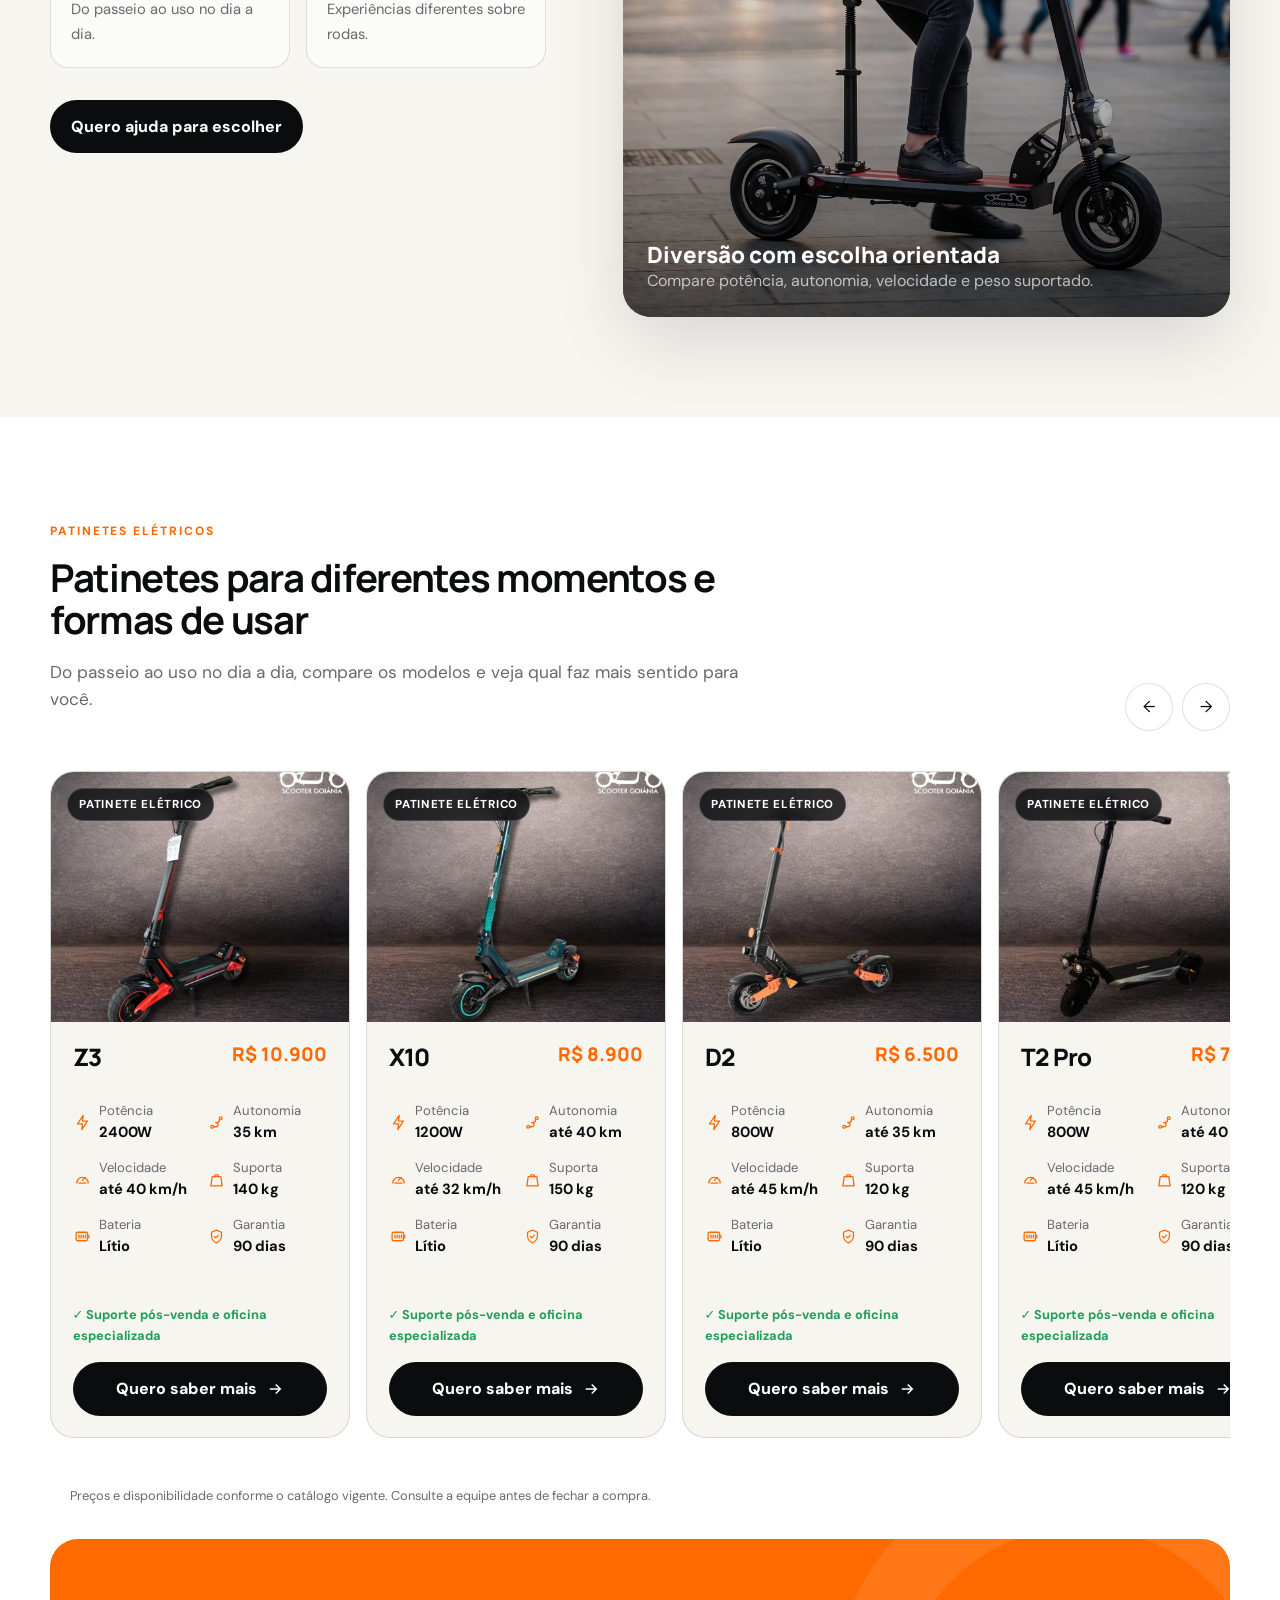
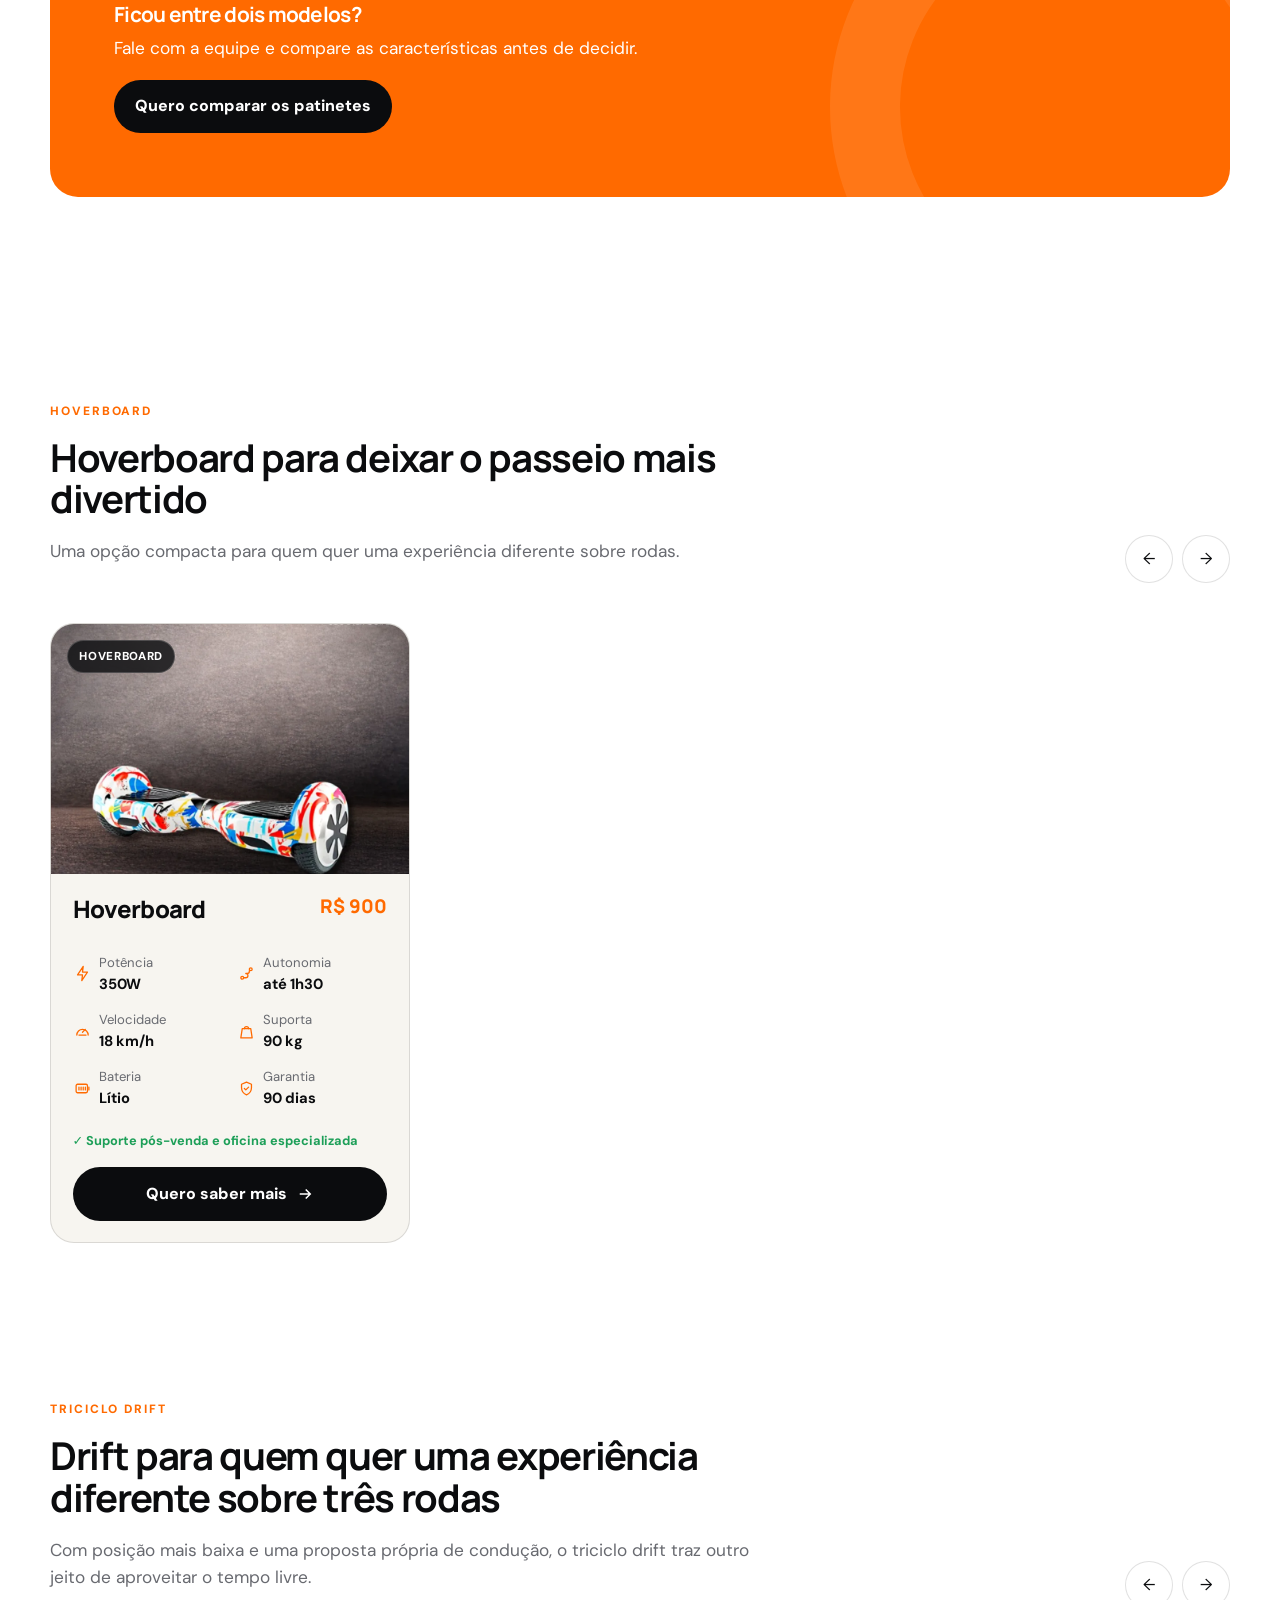
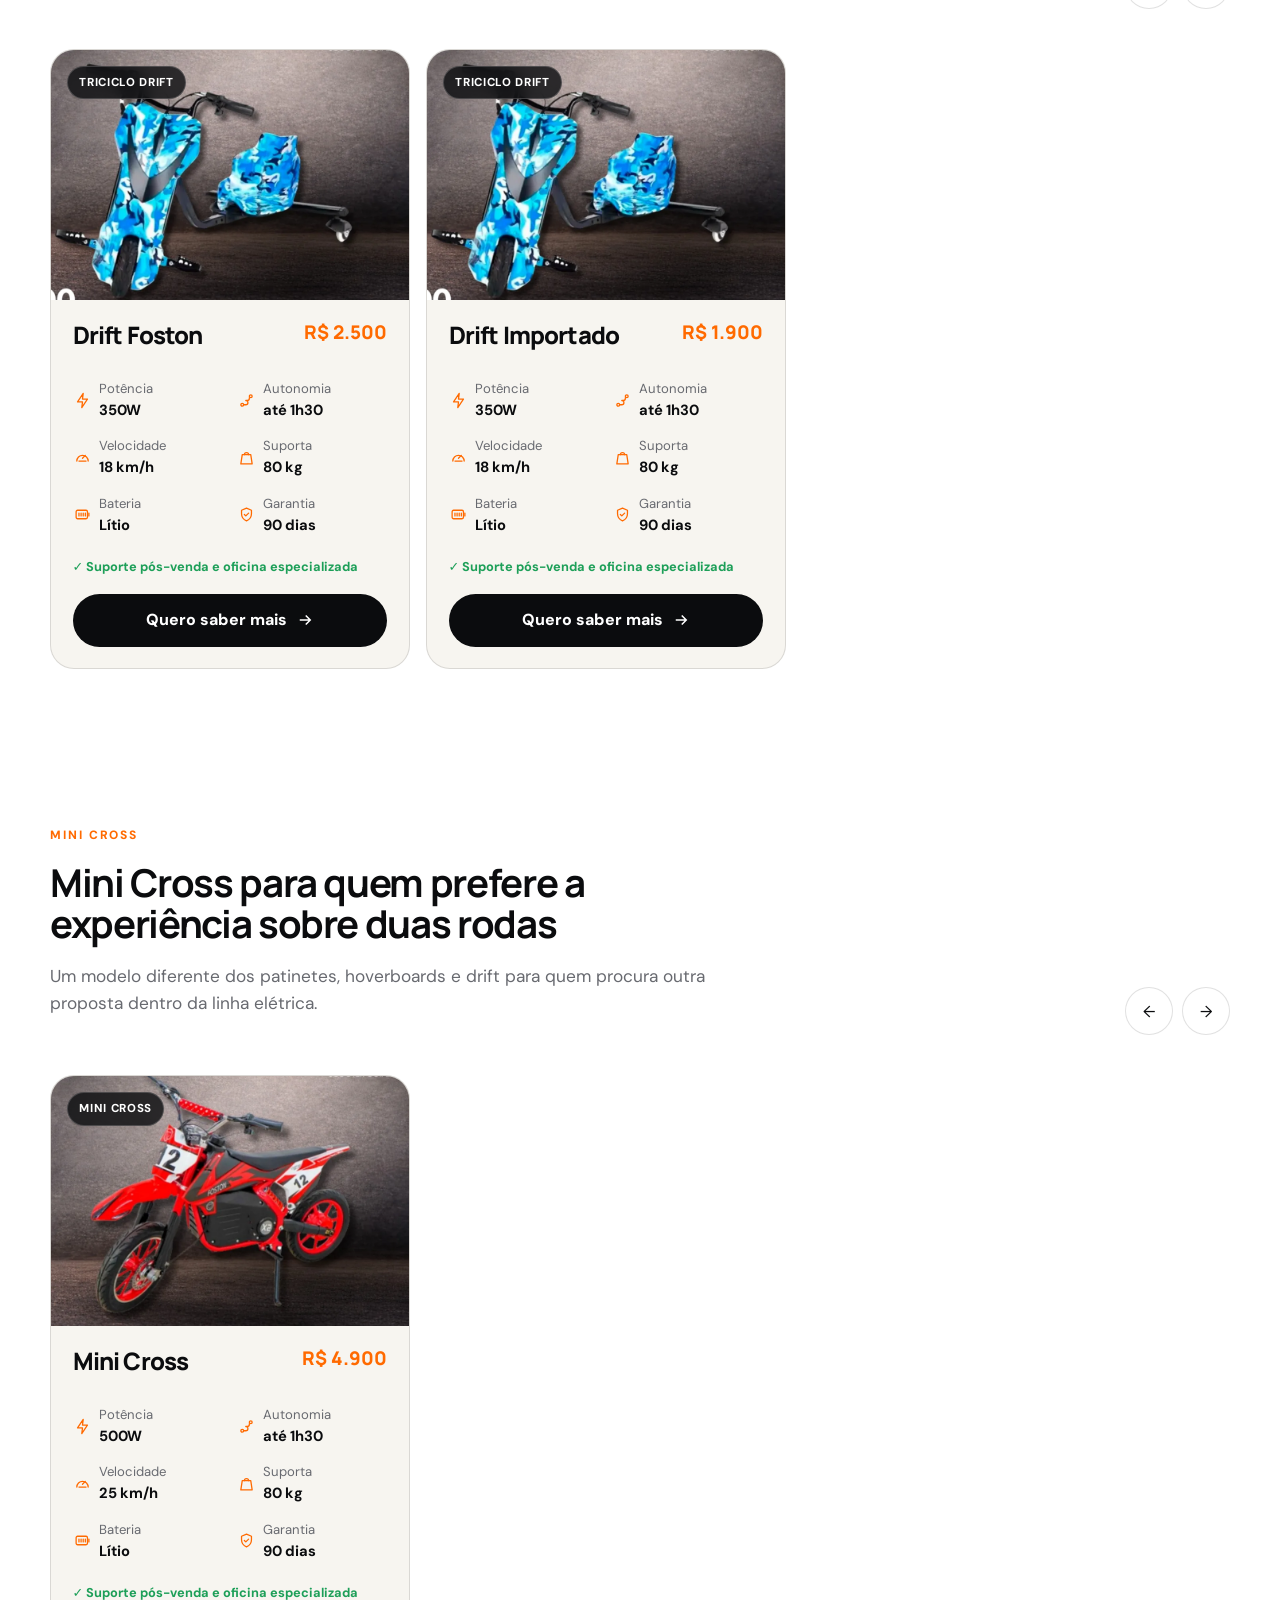
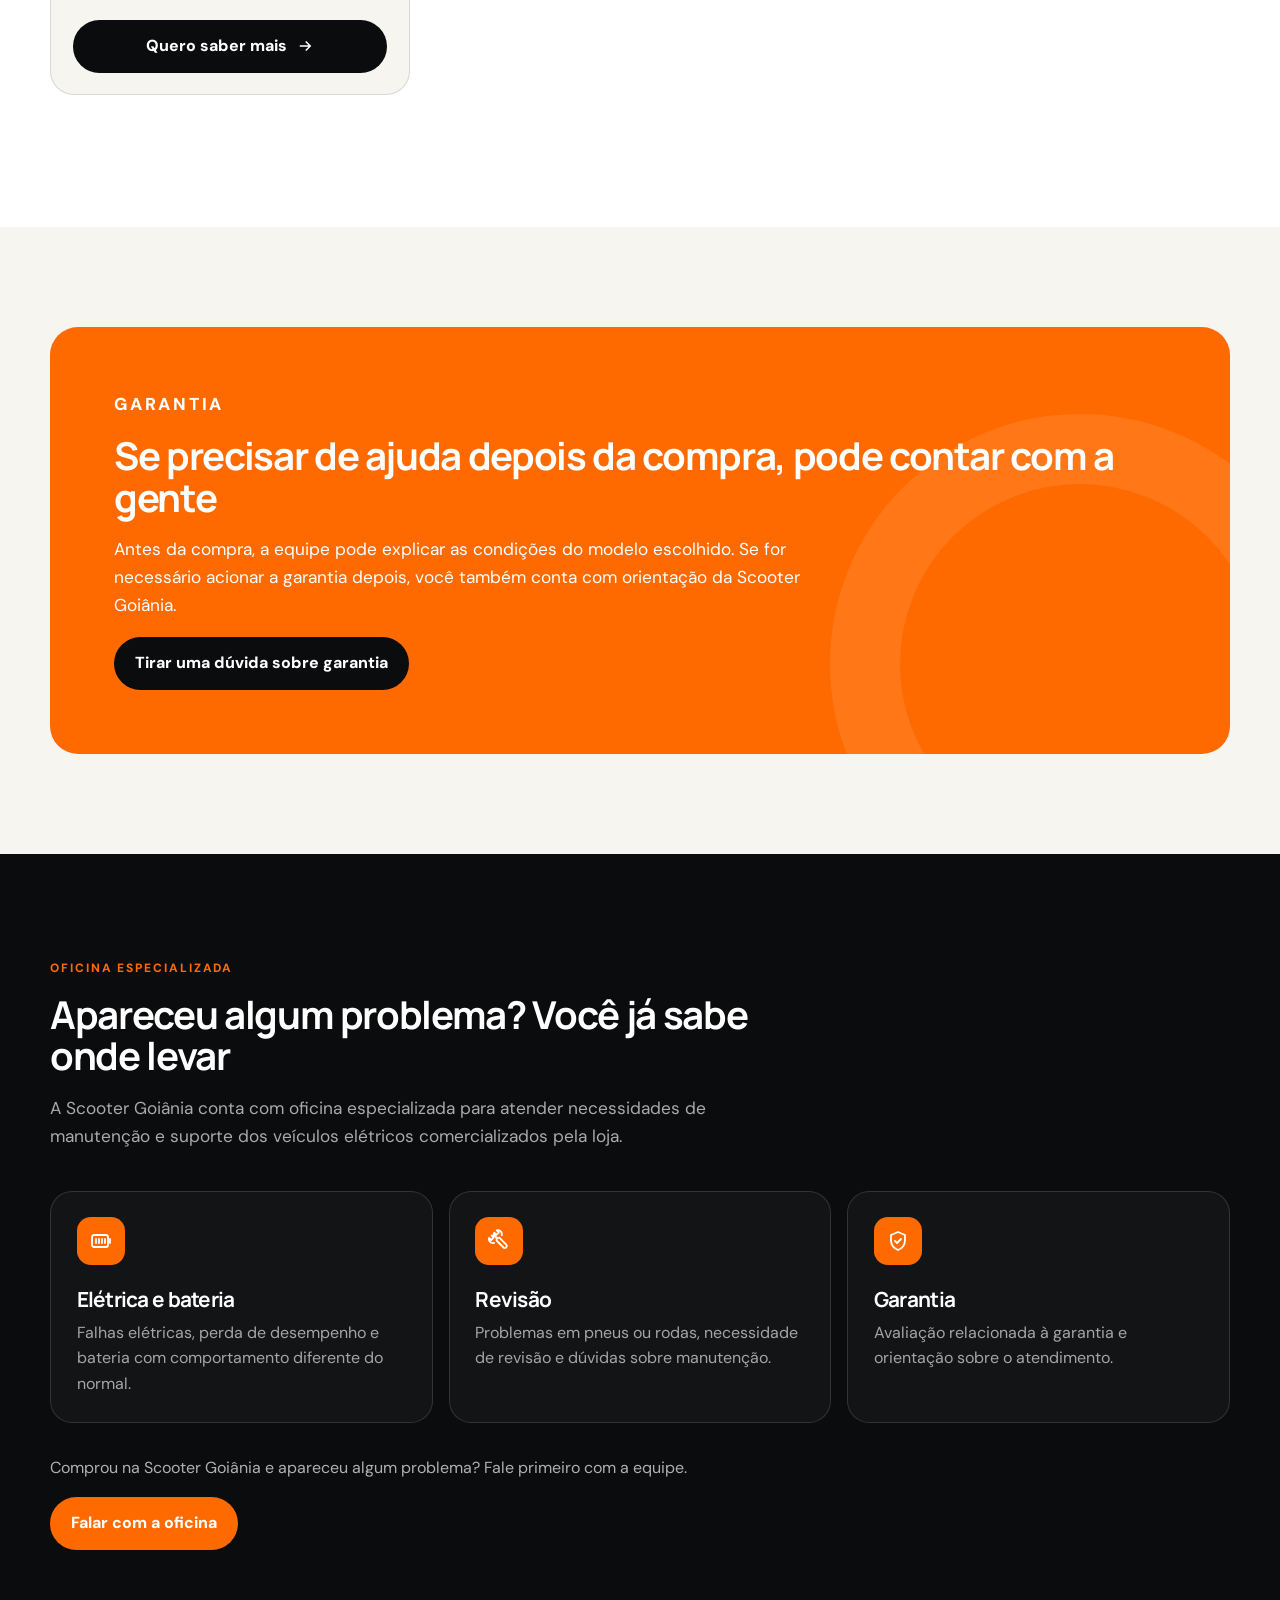
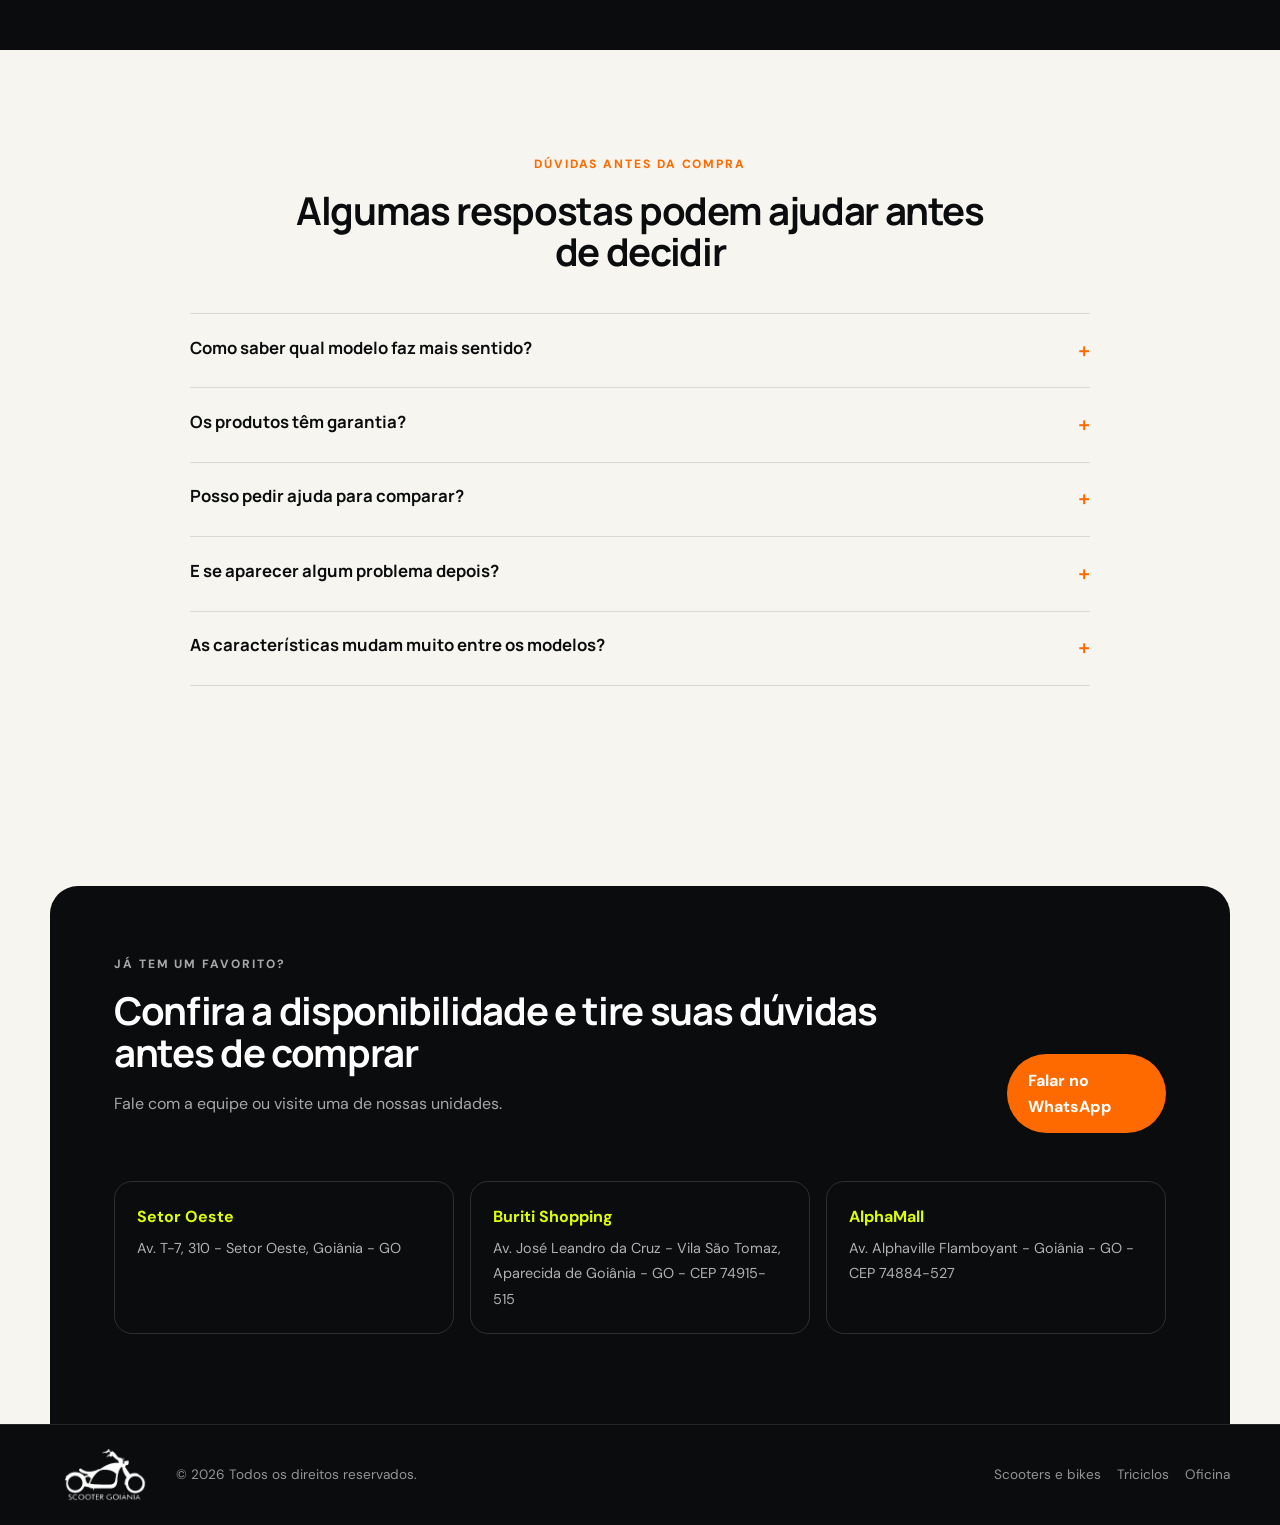
==== commit 01fc4506: "revert: remove carousel edge fades" ====
--- a/diversao-eletrica/index.html
+++ b/diversao-eletrica/index.html
@@ -4,7 +4,7 @@
   <meta charset="utf-8"><meta name="viewport" content="width=device-width,initial-scale=1">
   <title>Patinetes, hoverboards e triciclos drift | Scooter Goiânia</title>
   <meta name="description" content="Patinetes, hoverboards, triciclos drift e Mini Cross com garantia, oficina especializada e suporte depois da compra.">
-  <link rel="icon" href="../assets/images/logo-scooter-goiania-v2.png"><link rel="stylesheet" href="../assets/css/styles.css?v=14">
+  <link rel="icon" href="../assets/images/logo-scooter-goiania-v2.png"><link rel="stylesheet" href="../assets/css/styles.css?v=15">
 </head>
 <body>
   <a class="skip-link" href="#conteudo">Pular para o conteúdo</a>
@@ -32,5 +32,5 @@
     <section class="contact-section"><div class="container"><div class="contact-panel"><div class="contact-top"><div><p class="eyebrow">Já tem um favorito?</p><h2>Confira a disponibilidade e tire suas dúvidas antes de comprar</h2><p>Fale com a equipe ou visite uma de nossas unidades.</p></div><a class="btn" data-whatsapp data-message="Olá! Quero confirmar a disponibilidade de um modelo.">Falar no WhatsApp</a></div><div class="stores"><div class="store"><strong>Setor Oeste</strong><span>Av. T-7, 310 - Setor Oeste, Goiânia - GO</span></div><div class="store"><strong>Buriti Shopping</strong><span>Av. José Leandro da Cruz - Vila São Tomaz, Aparecida de Goiânia - GO - CEP 74915-515</span></div><div class="store"><strong>AlphaMall</strong><span>Av. Alphaville Flamboyant - Goiânia - GO - CEP 74884-527</span></div></div></div></div></section>
   </main>
   <footer class="site-footer"><div class="container footer-inner"><div class="footer-brand"><img src="../assets/images/logo-scooter-goiania-v2.png" alt="Scooter Goiânia"><span>© <span data-year></span> Todos os direitos reservados.</span></div><div class="footer-links"><a href="../scooters-e-bikes/">Scooters e bikes</a><a href="../triciclos/">Triciclos</a><a href="../oficina/">Oficina</a></div></div></footer>
-  <a class="floating-whatsapp" data-whatsapp data-message="Olá! Quero conhecer os modelos de diversão elétrica." aria-label="Falar no WhatsApp"></a><script src="../assets/js/main.js?v=7"></script>
+  <a class="floating-whatsapp" data-whatsapp data-message="Olá! Quero conhecer os modelos de diversão elétrica." aria-label="Falar no WhatsApp"></a><script src="../assets/js/main.js?v=8"></script>
 </body></html>
--- a/assets/css/styles.css
+++ b/assets/css/styles.css
@@ -261,18 +261,10 @@
 .carousel-btn:hover { background: var(--ink); color: #fff; }
 .carousel-btn svg { width: 20px; }
 .product-carousel {
-  --carousel-fade-size: 120px;
-  --carousel-fade-soft-size: 42px;
-  --carousel-fade-left: #000;
-  --carousel-fade-left-soft: #000;
-  --carousel-fade-right: transparent;
-  --carousel-fade-right-soft: rgba(0,0,0,.45);
   display: grid; grid-auto-flow: column; grid-auto-columns: minmax(300px, 360px); gap: 1rem;
   overflow-x: auto; overscroll-behavior-inline: contain; scroll-snap-type: inline mandatory; scrollbar-width: none;
   width: min(calc(100% - 40px), var(--max)); margin-inline: auto; padding: .5rem 0 2rem;
   scroll-padding-inline: 0;
-  -webkit-mask-image: linear-gradient(90deg, var(--carousel-fade-left) 0, var(--carousel-fade-left-soft) var(--carousel-fade-soft-size), #000 var(--carousel-fade-size), #000 calc(100% - var(--carousel-fade-size)), var(--carousel-fade-right-soft) calc(100% - var(--carousel-fade-soft-size)), var(--carousel-fade-right) 100%);
-  mask-image: linear-gradient(90deg, var(--carousel-fade-left) 0, var(--carousel-fade-left-soft) var(--carousel-fade-soft-size), #000 var(--carousel-fade-size), #000 calc(100% - var(--carousel-fade-size)), var(--carousel-fade-right-soft) calc(100% - var(--carousel-fade-soft-size)), var(--carousel-fade-right) 100%);
 }
 .product-carousel::-webkit-scrollbar { display: none; }
 .product-card {
@@ -427,7 +419,7 @@
   .choice-grid, .problem-grid, .hub-grid { grid-template-columns: 1fr; }
   .products-head { align-items: start; }
   .carousel-controls { display: none; }
-  .product-carousel { --carousel-fade-size: 52px; --carousel-fade-soft-size: 18px; width: calc(100% - 28px); grid-auto-columns: 92%; padding: .5rem 0 1.5rem; }
+  .product-carousel { width: calc(100% - 28px); grid-auto-columns: 92%; padding: .5rem 0 1.5rem; }
   .product-card { min-height: 520px; }
   .footer-inner { flex-direction: column; align-items: start; padding-block: 1.5rem; }
 }
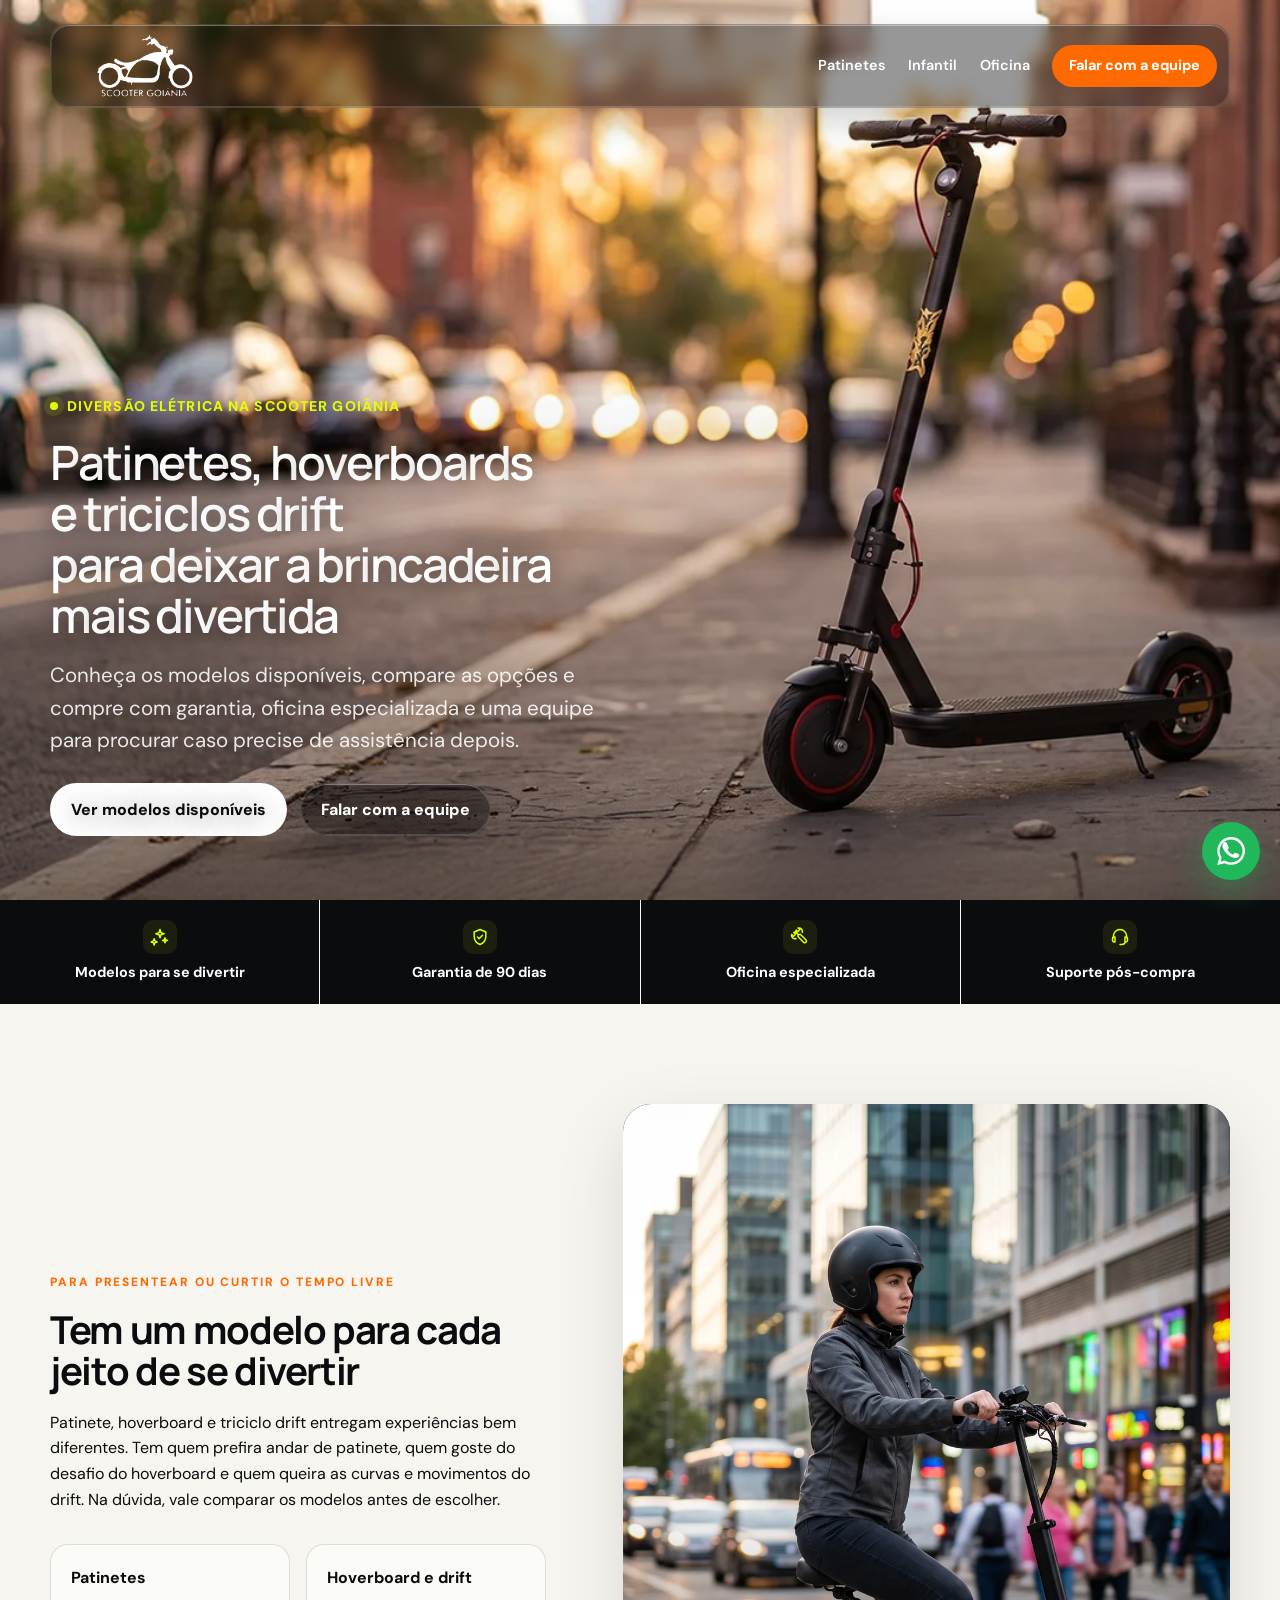
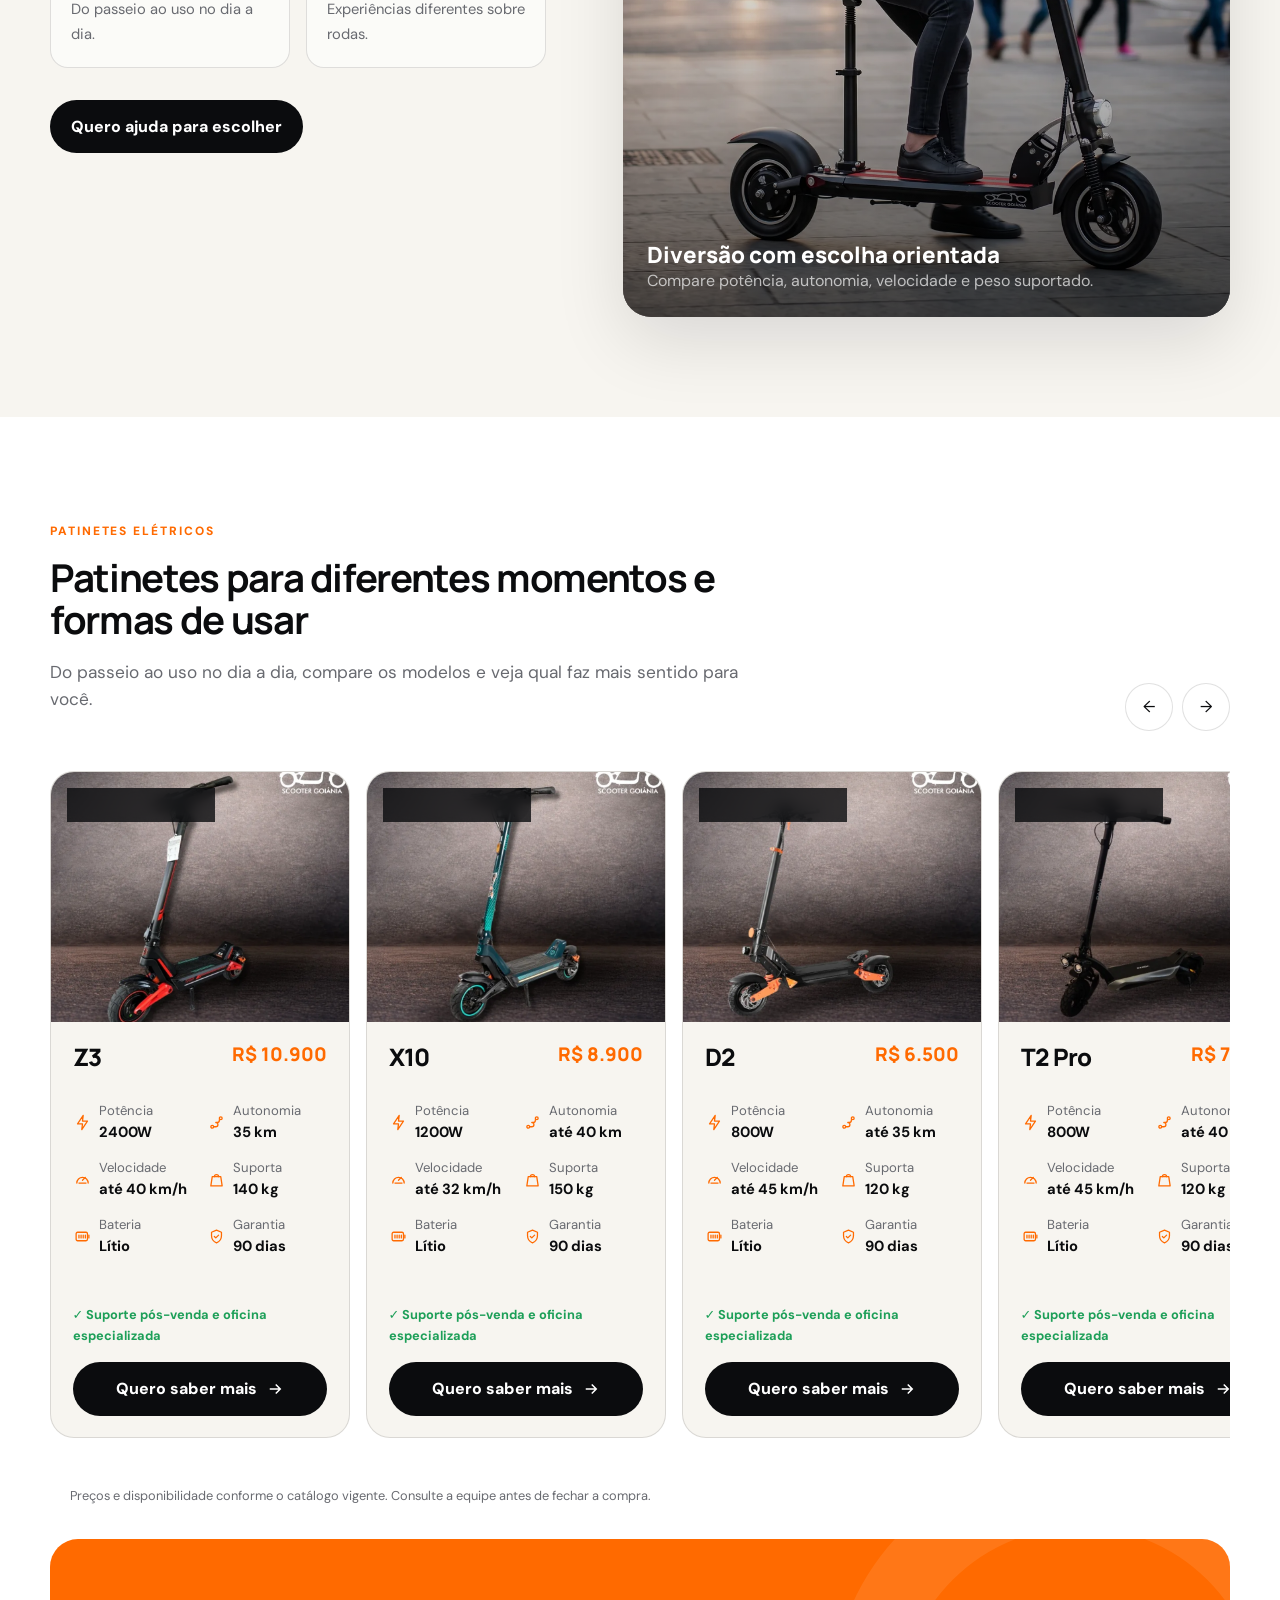
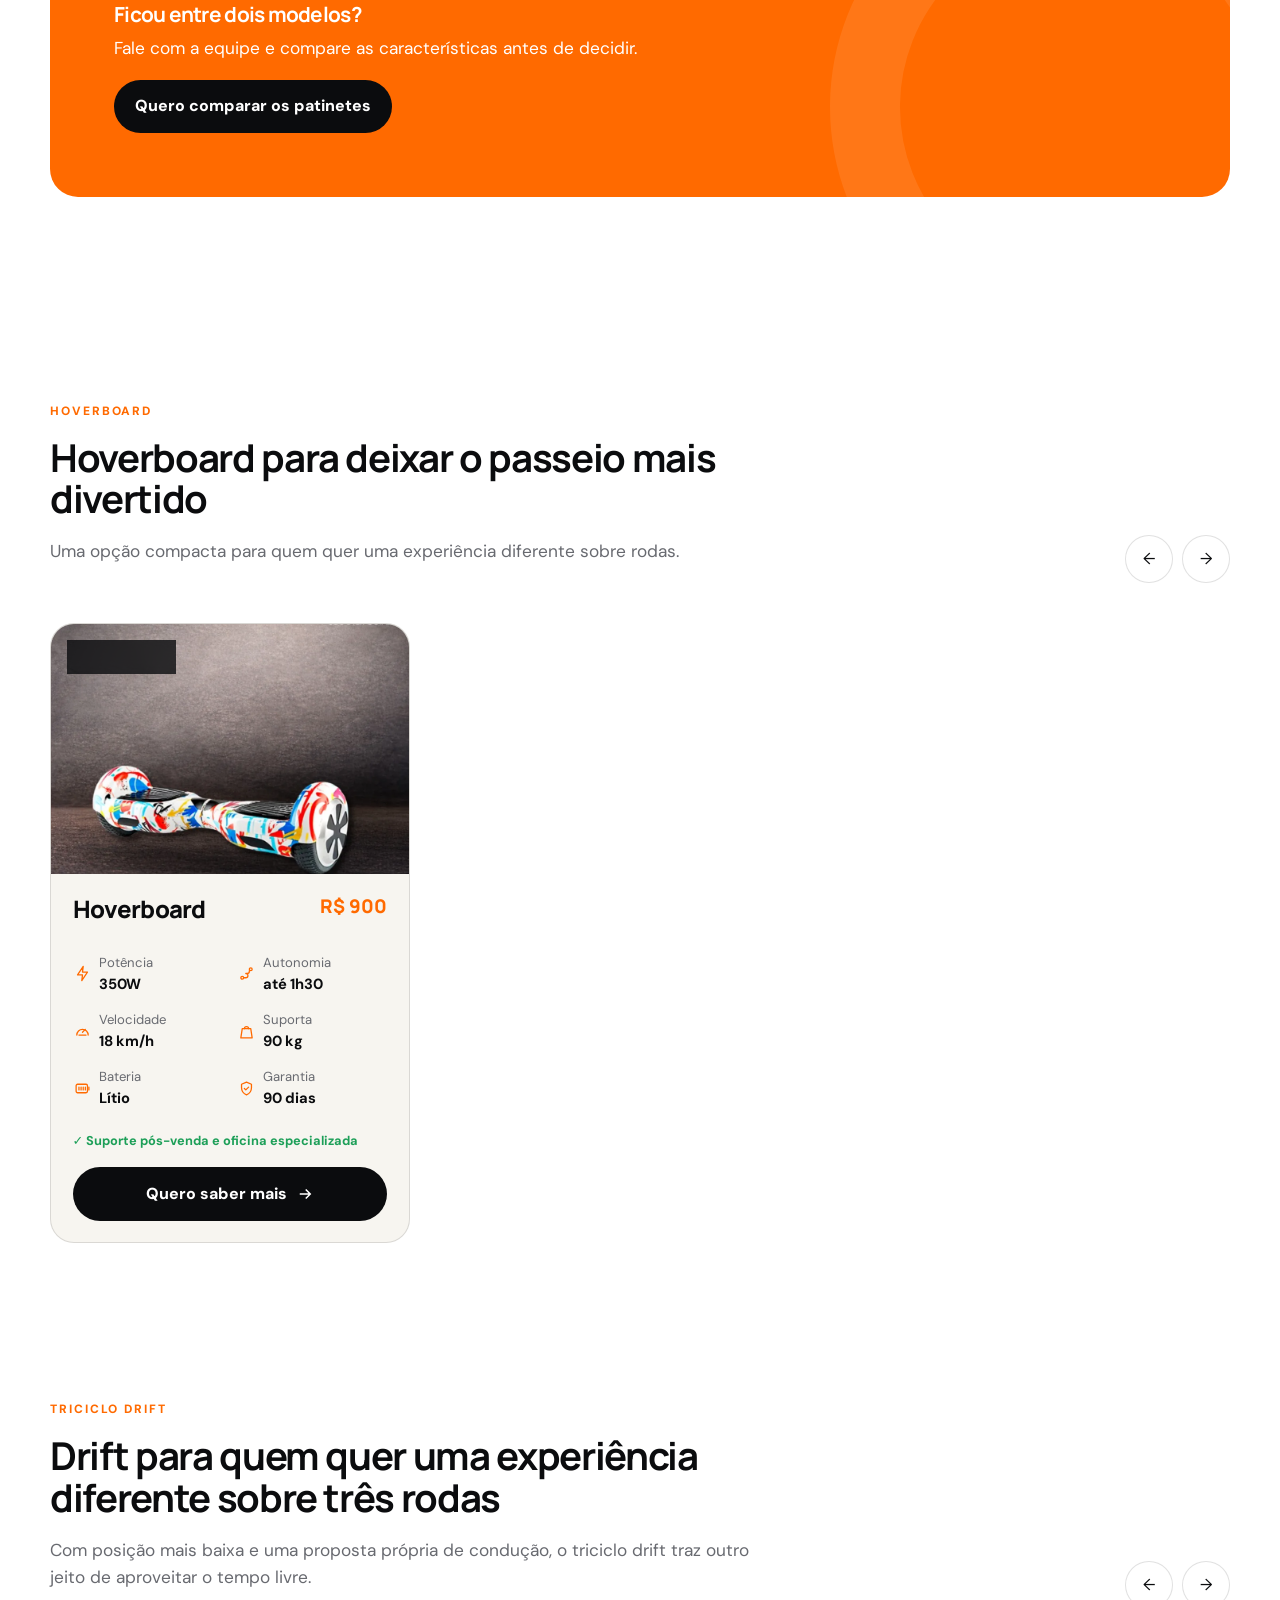
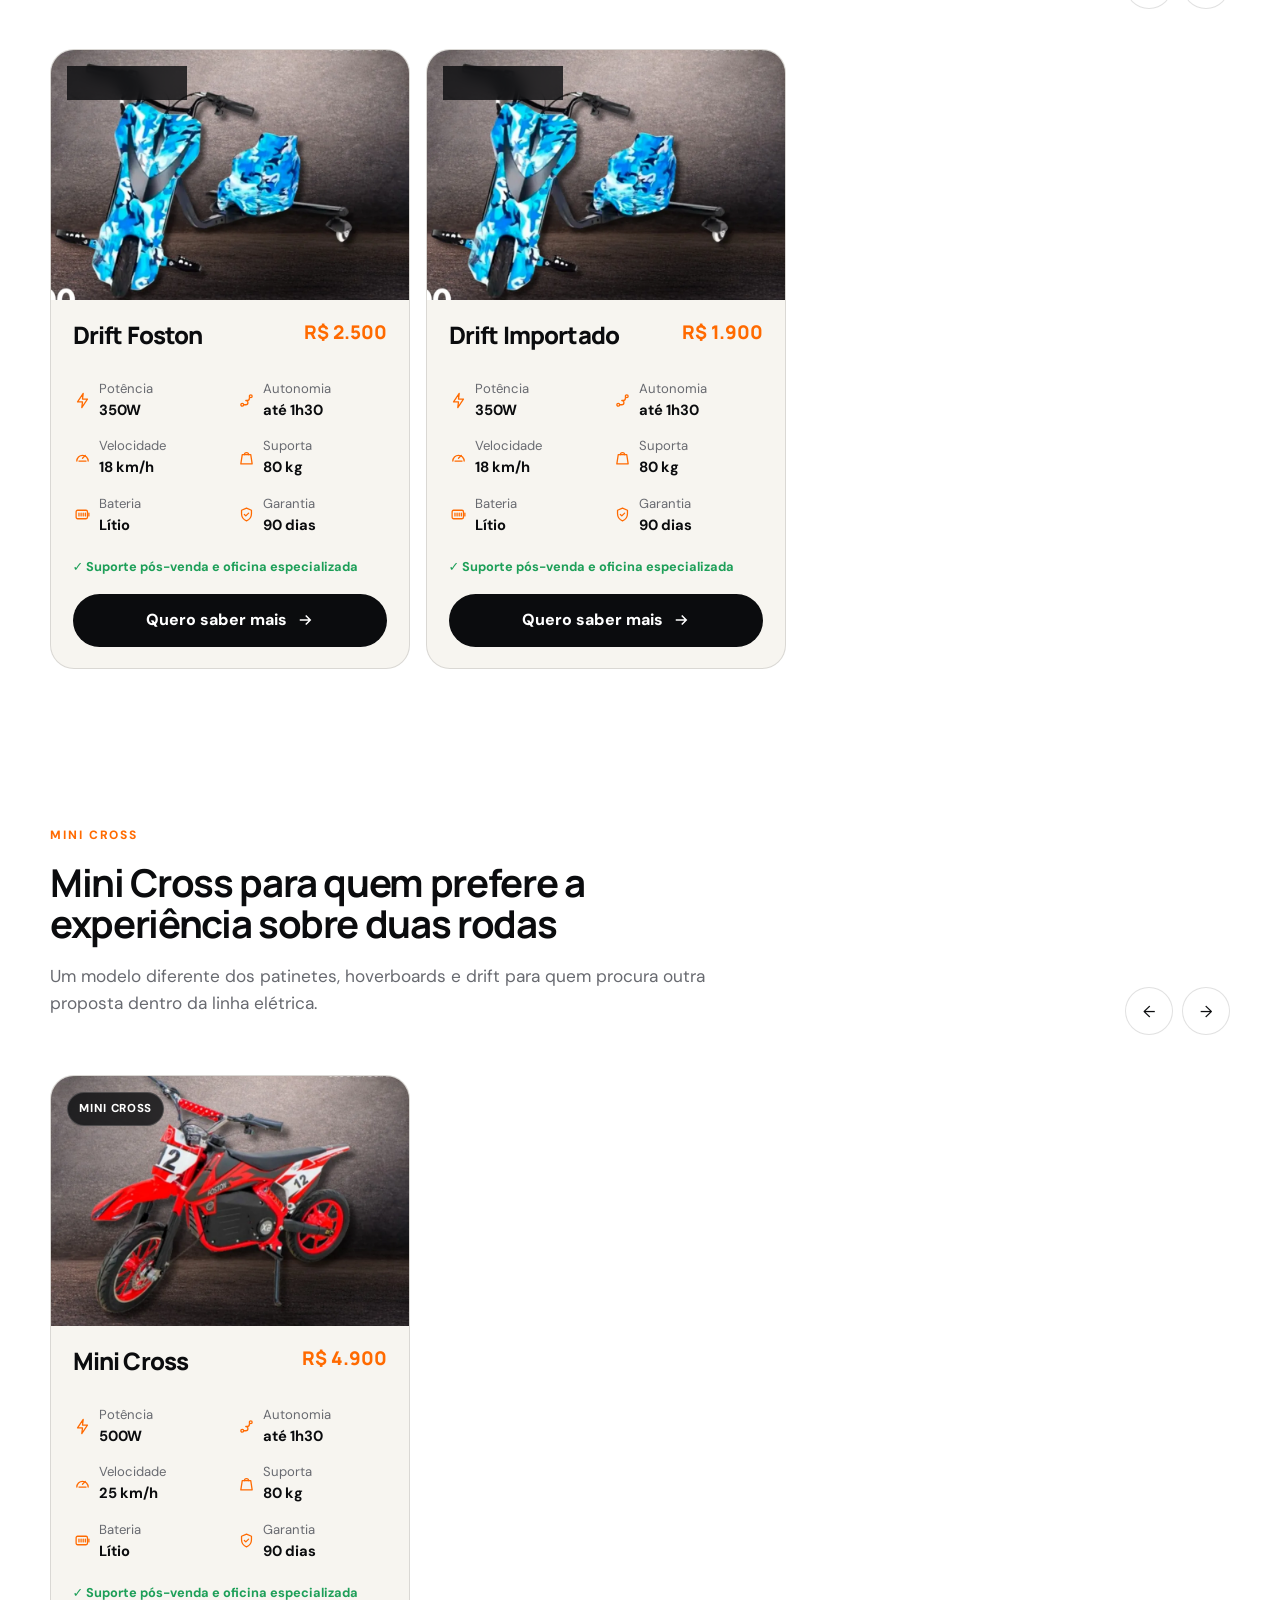
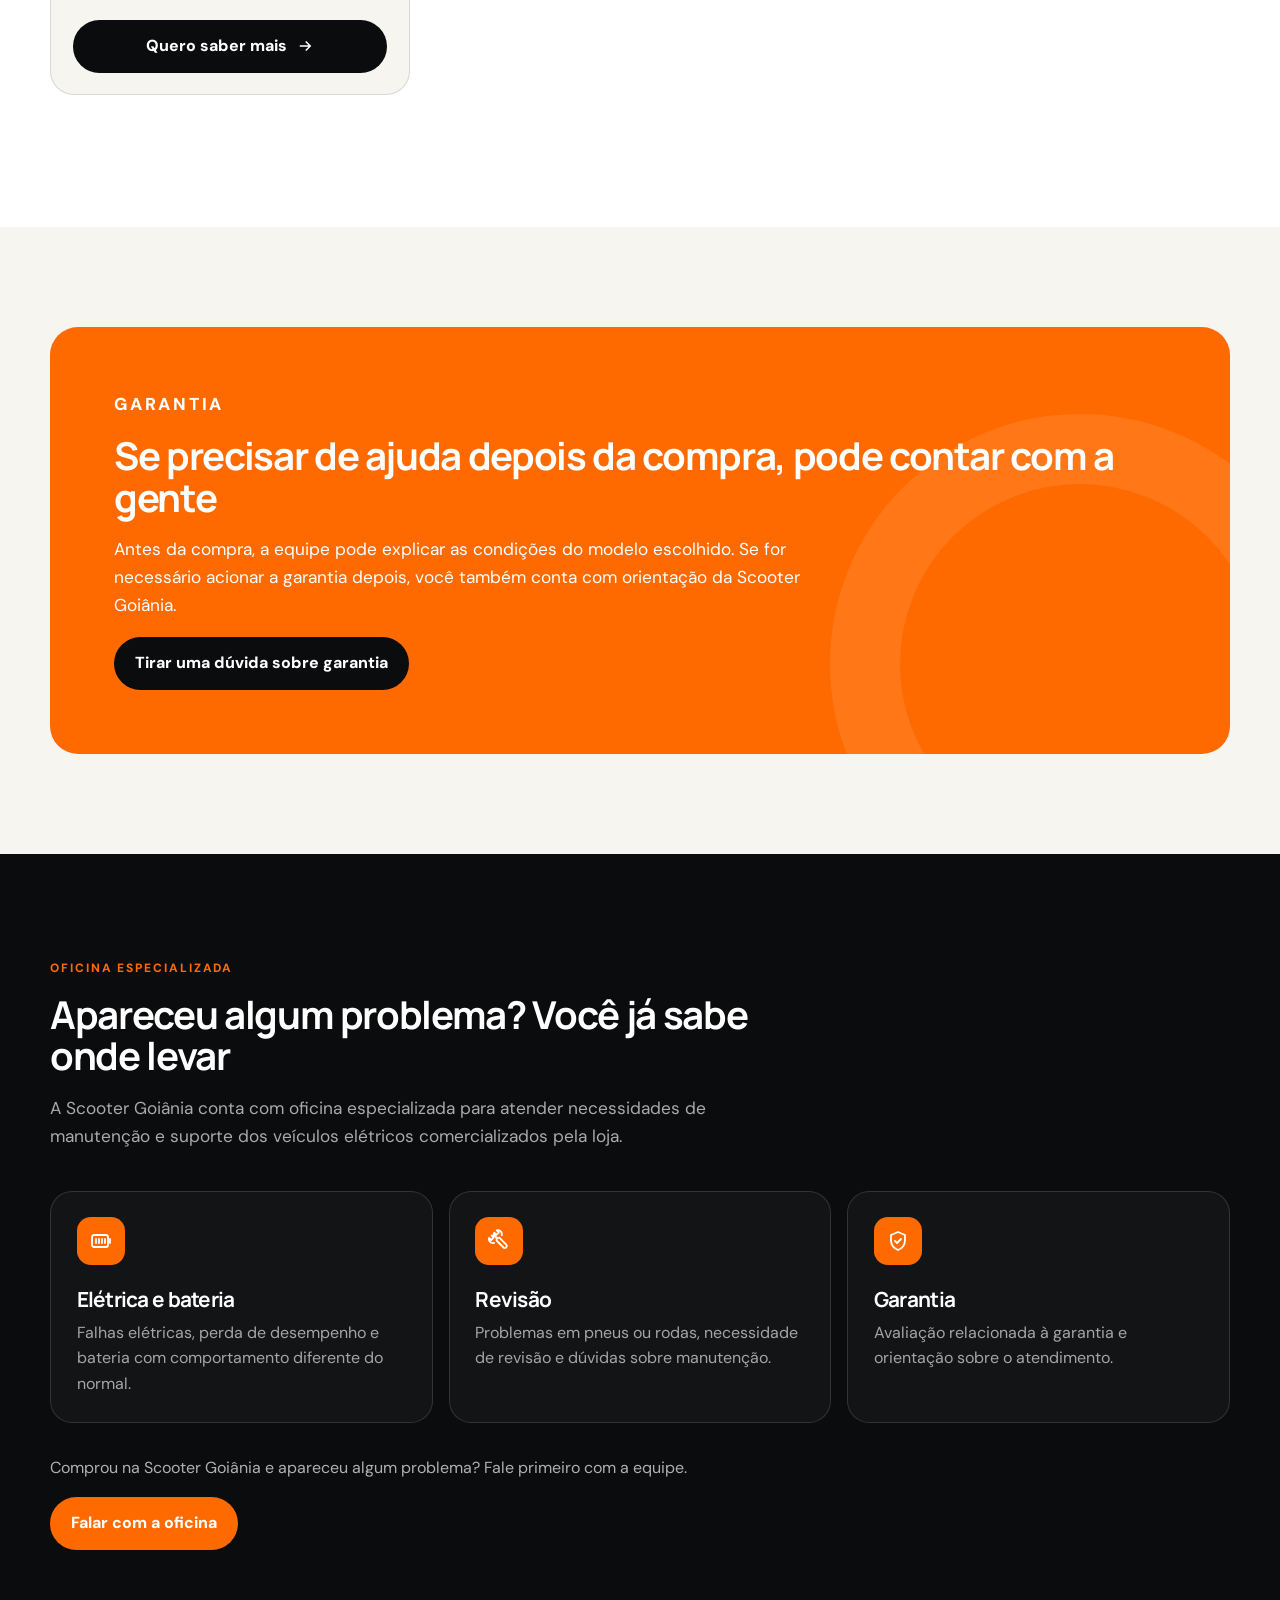
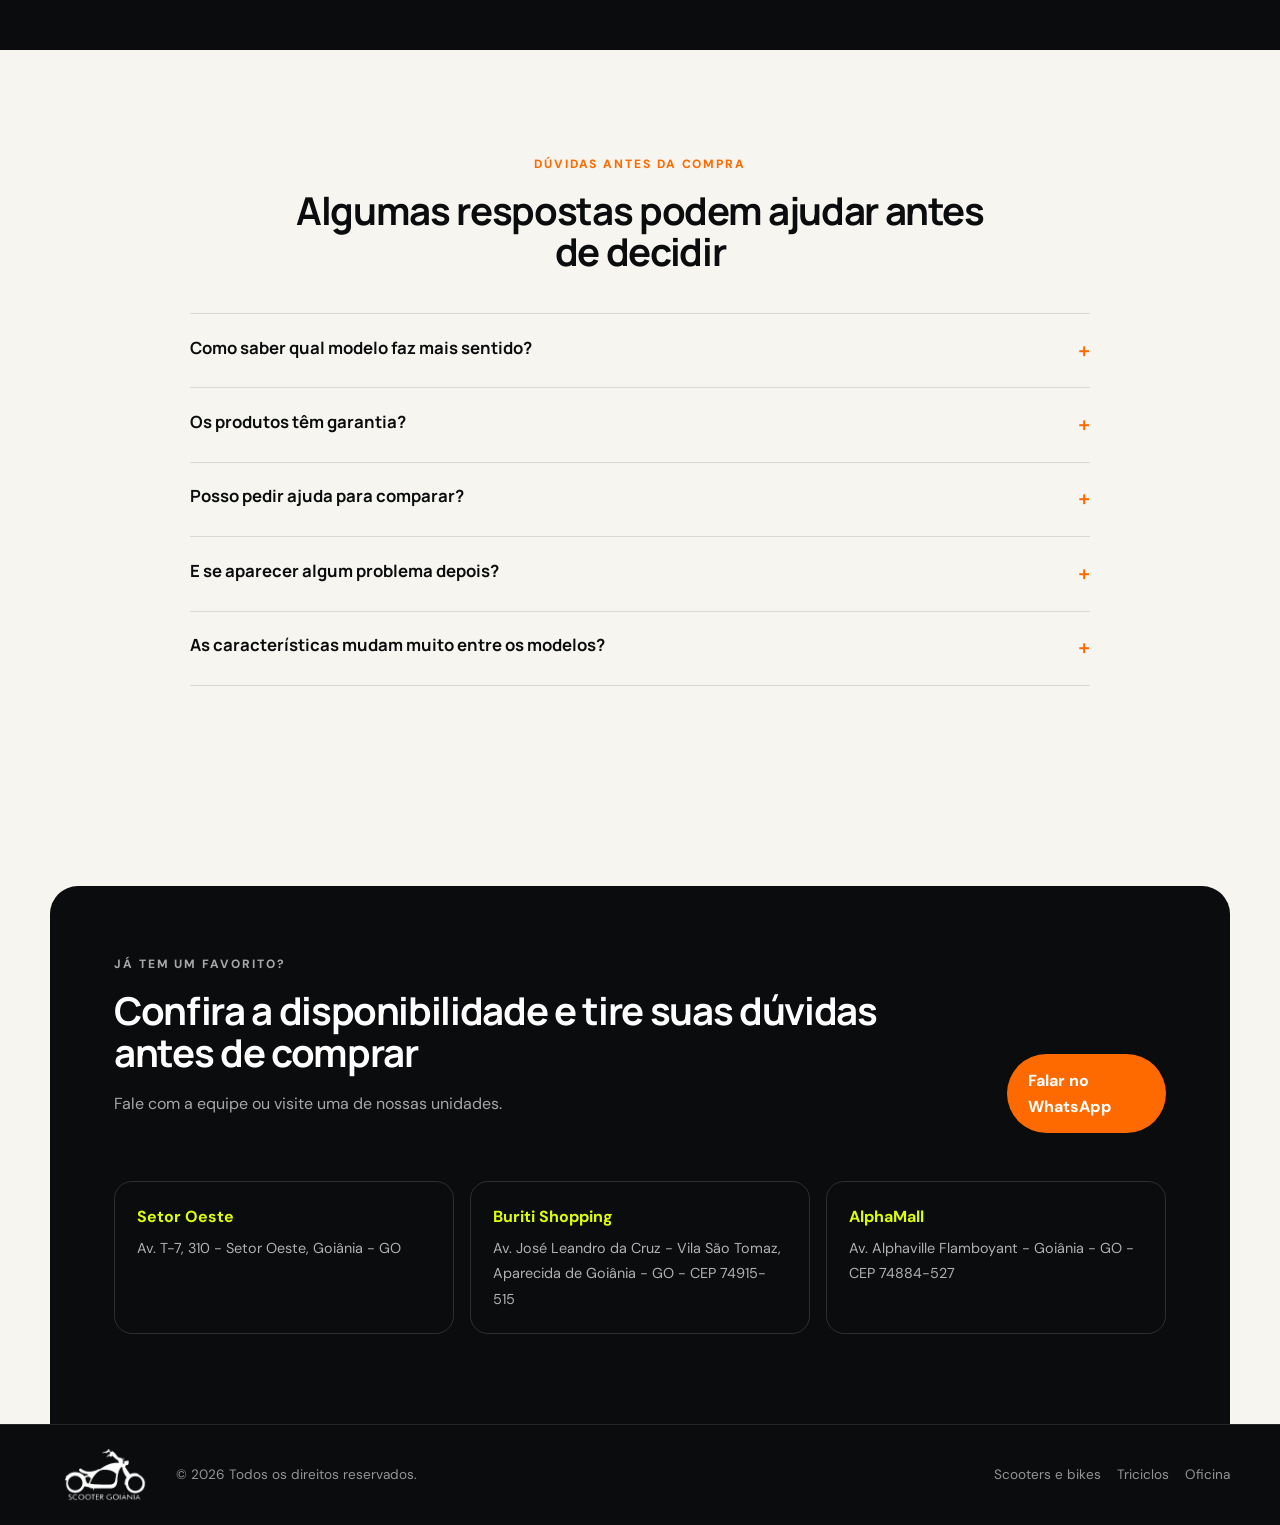
==== commit 93b705c3: "feat: set dedicated workshop WhatsApp number" ====
--- a/diversao-eletrica/index.html
+++ b/diversao-eletrica/index.html
@@ -32,5 +32,5 @@
     <section class="contact-section"><div class="container"><div class="contact-panel"><div class="contact-top"><div><p class="eyebrow">Já tem um favorito?</p><h2>Confira a disponibilidade e tire suas dúvidas antes de comprar</h2><p>Fale com a equipe ou visite uma de nossas unidades.</p></div><a class="btn" data-whatsapp data-message="Olá! Quero confirmar a disponibilidade de um modelo.">Falar no WhatsApp</a></div><div class="stores"><div class="store"><strong>Setor Oeste</strong><span>Av. T-7, 310 - Setor Oeste, Goiânia - GO</span></div><div class="store"><strong>Buriti Shopping</strong><span>Av. José Leandro da Cruz - Vila São Tomaz, Aparecida de Goiânia - GO - CEP 74915-515</span></div><div class="store"><strong>AlphaMall</strong><span>Av. Alphaville Flamboyant - Goiânia - GO - CEP 74884-527</span></div></div></div></div></section>
   </main>
   <footer class="site-footer"><div class="container footer-inner"><div class="footer-brand"><img src="../assets/images/logo-scooter-goiania-v2.png" alt="Scooter Goiânia"><span>© <span data-year></span> Todos os direitos reservados.</span></div><div class="footer-links"><a href="../scooters-e-bikes/">Scooters e bikes</a><a href="../triciclos/">Triciclos</a><a href="../oficina/">Oficina</a></div></div></footer>
-  <a class="floating-whatsapp" data-whatsapp data-message="Olá! Quero conhecer os modelos de diversão elétrica." aria-label="Falar no WhatsApp"></a><script src="../assets/js/main.js?v=8"></script>
+  <a class="floating-whatsapp" data-whatsapp data-message="Olá! Quero conhecer os modelos de diversão elétrica." aria-label="Falar no WhatsApp"></a><script src="../assets/js/main.js?v=9"></script>
 </body></html>
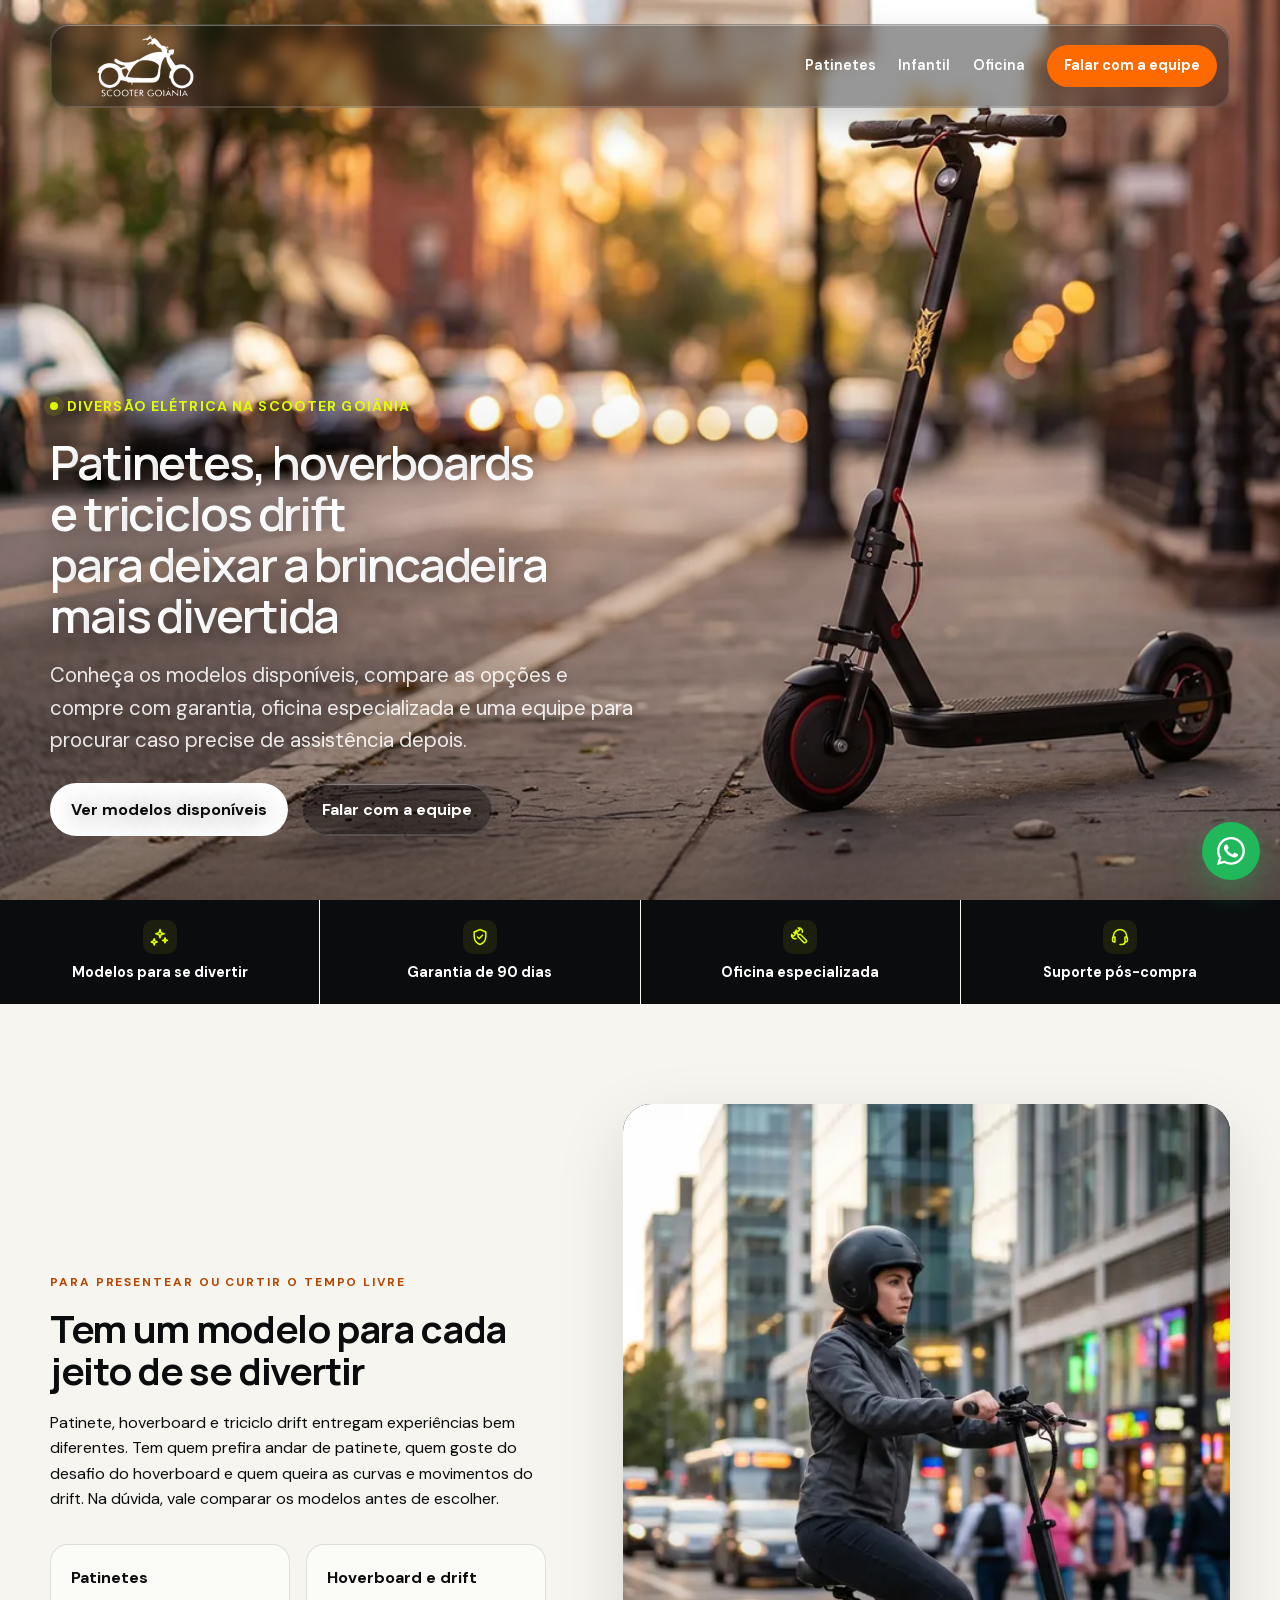
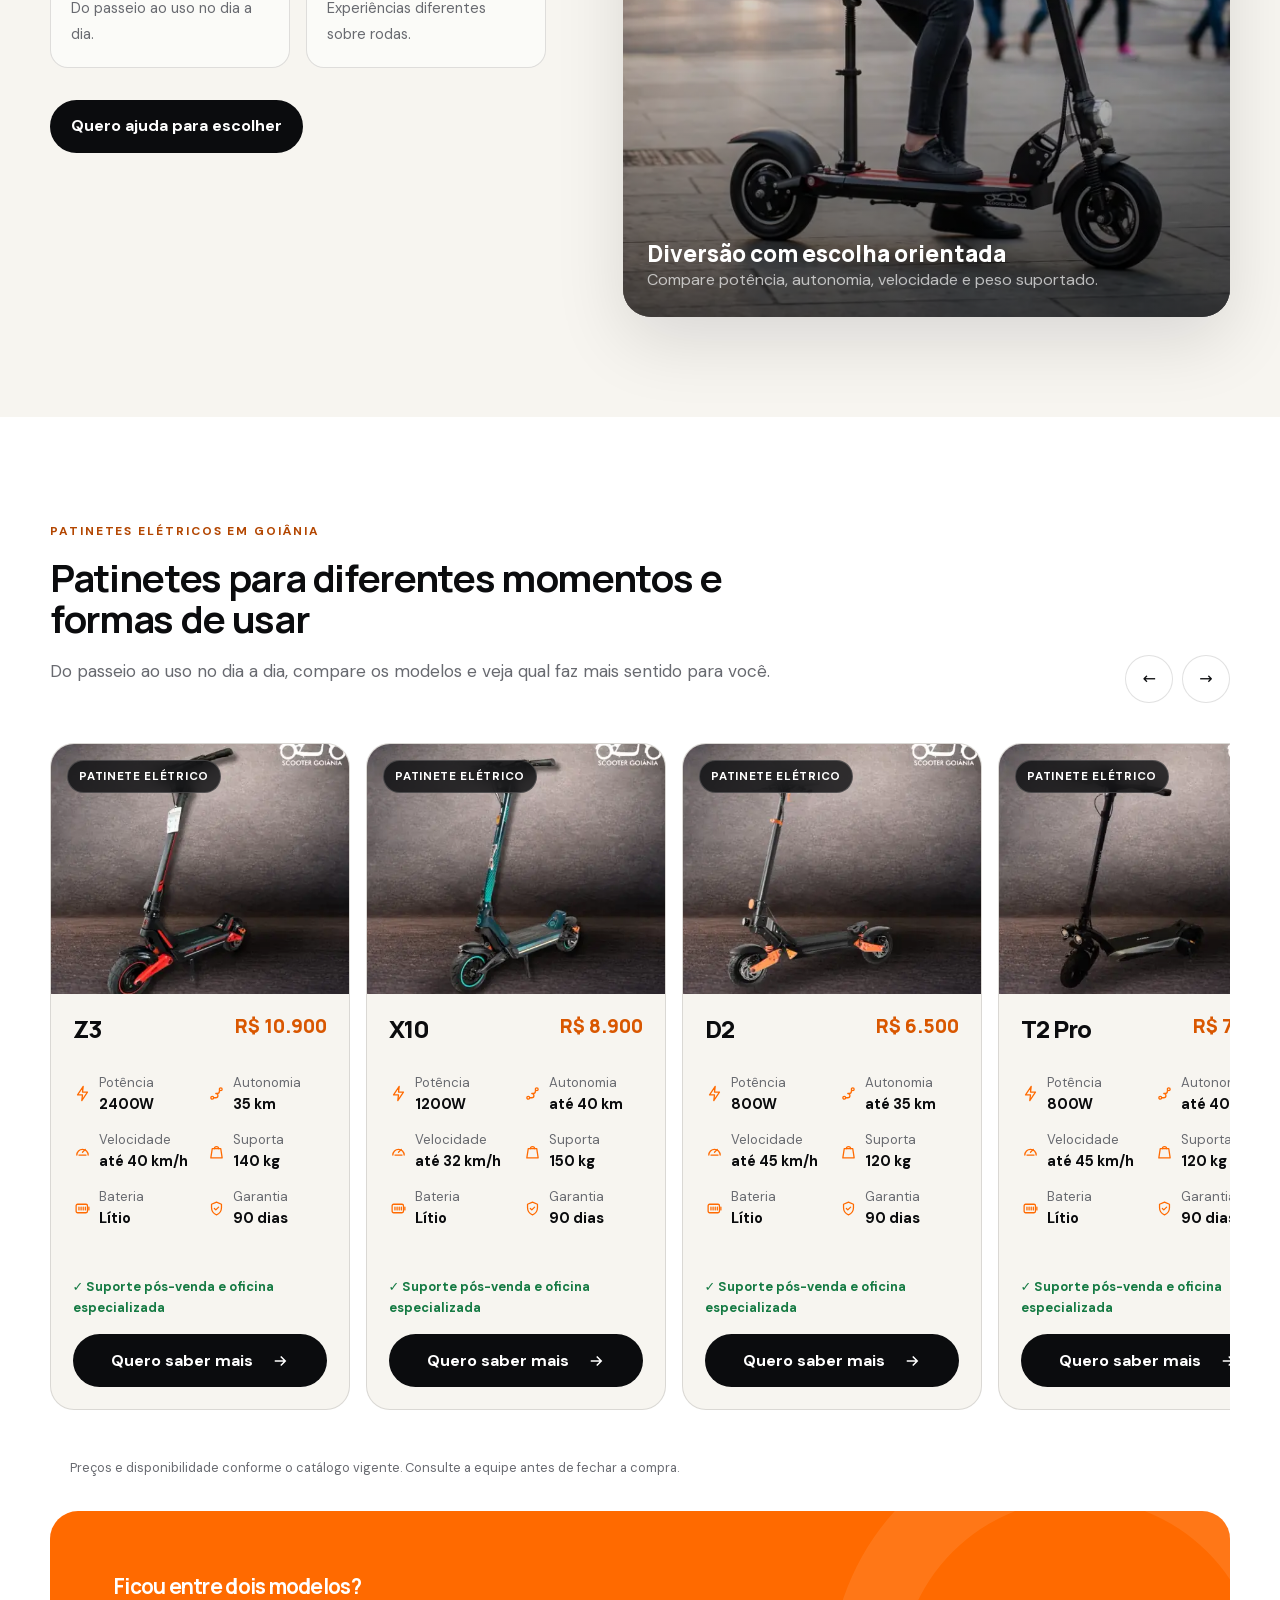
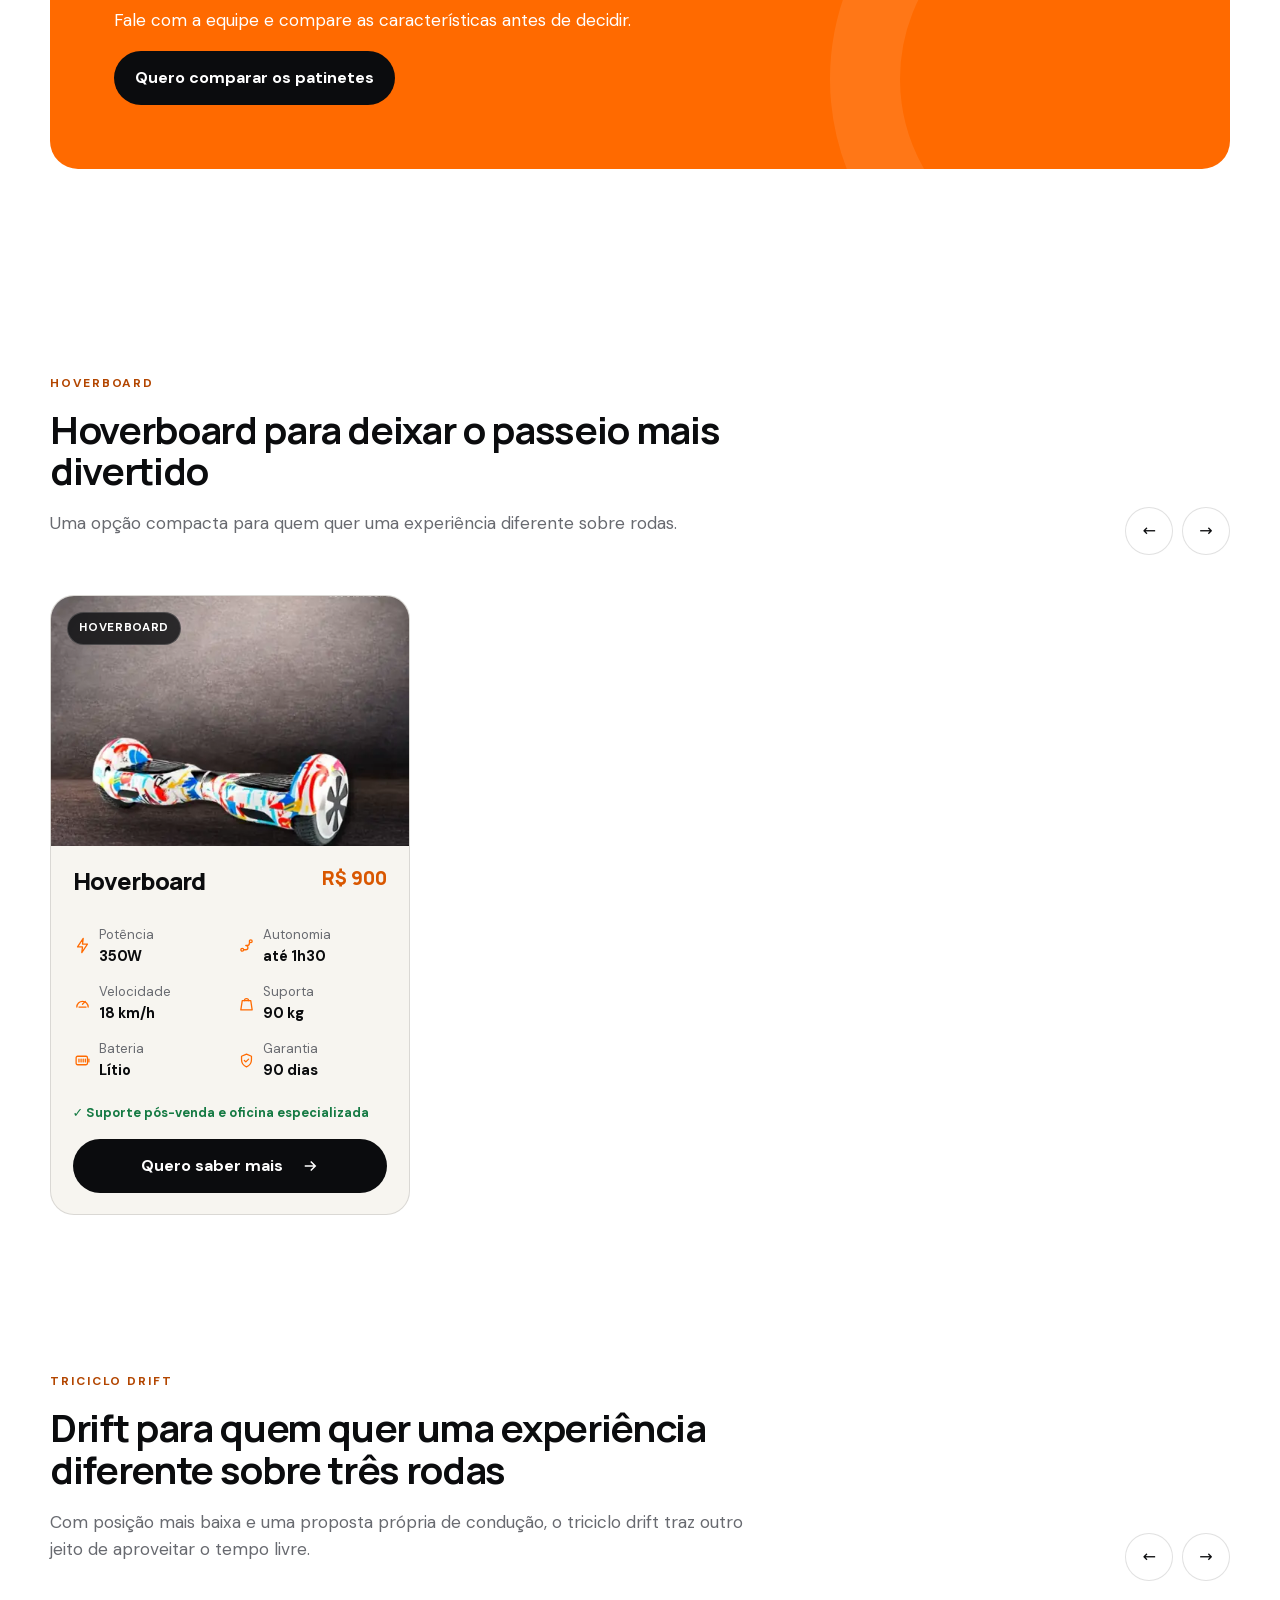
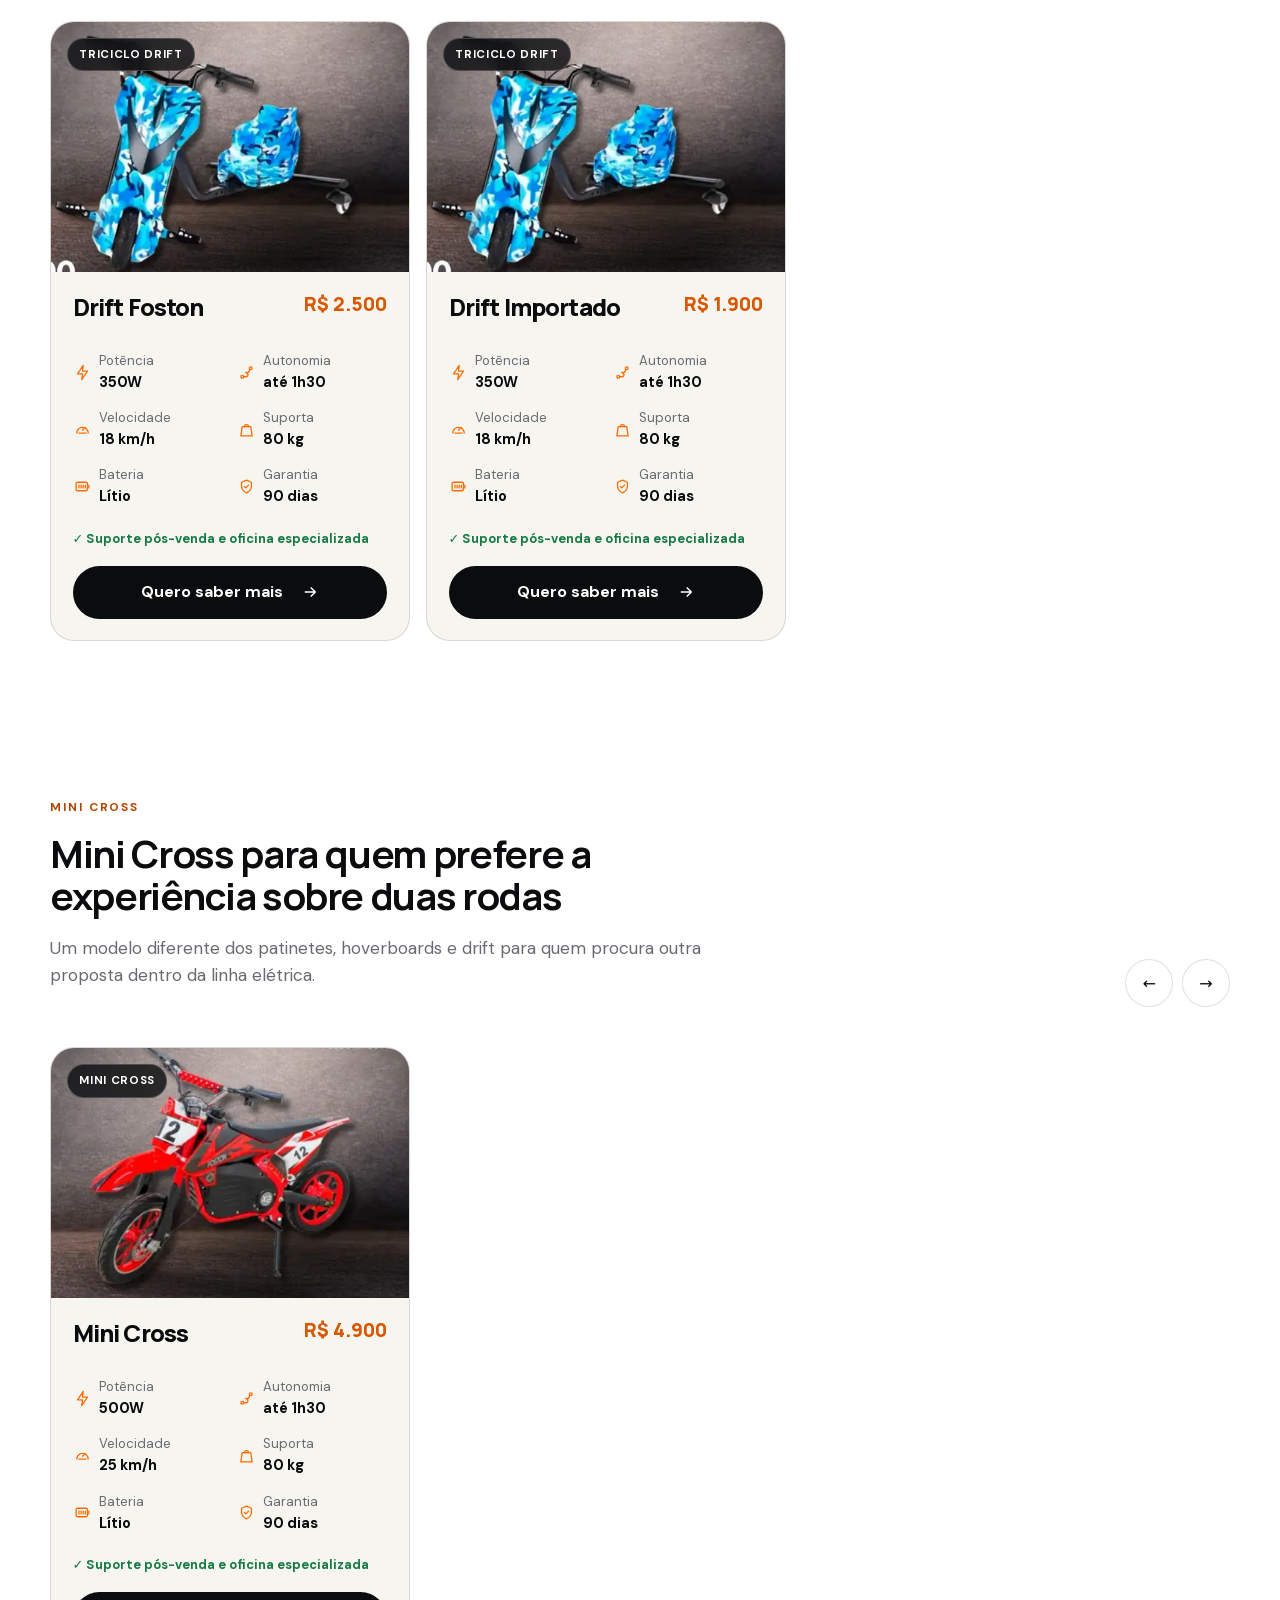
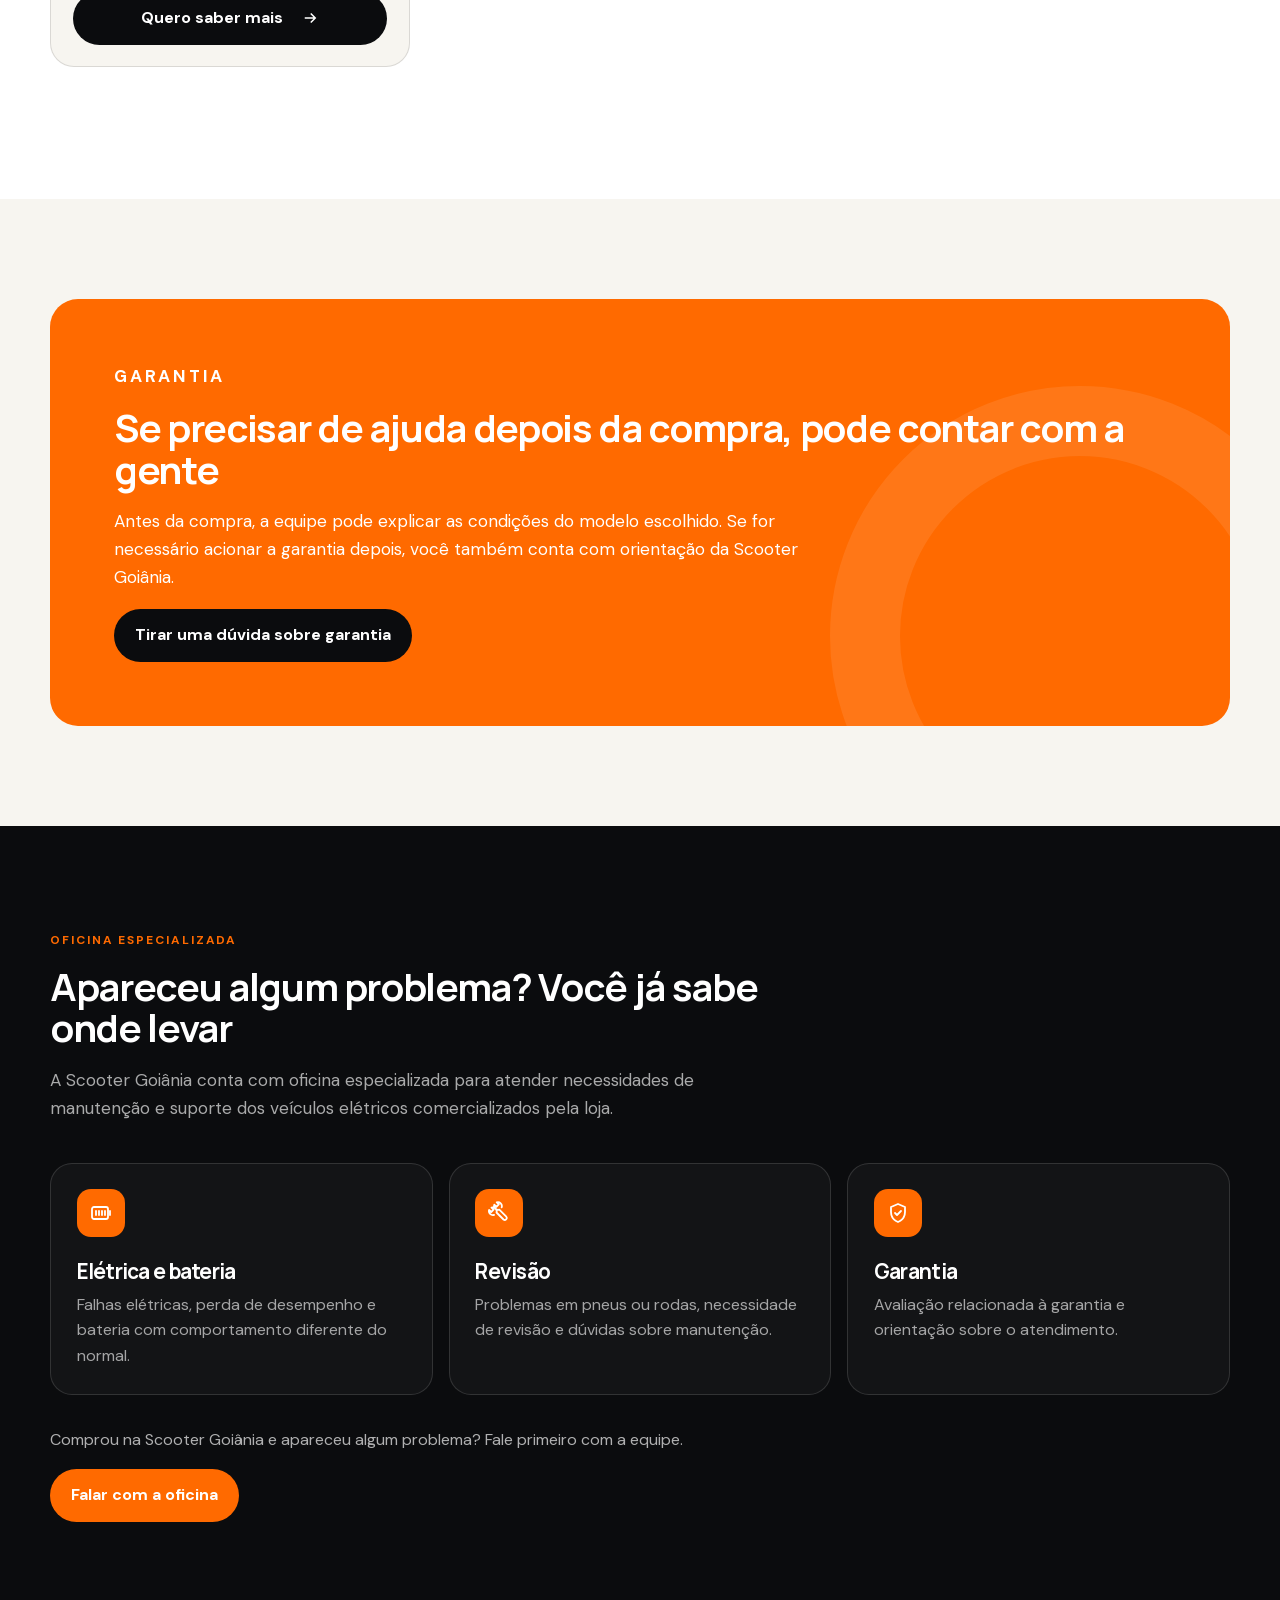
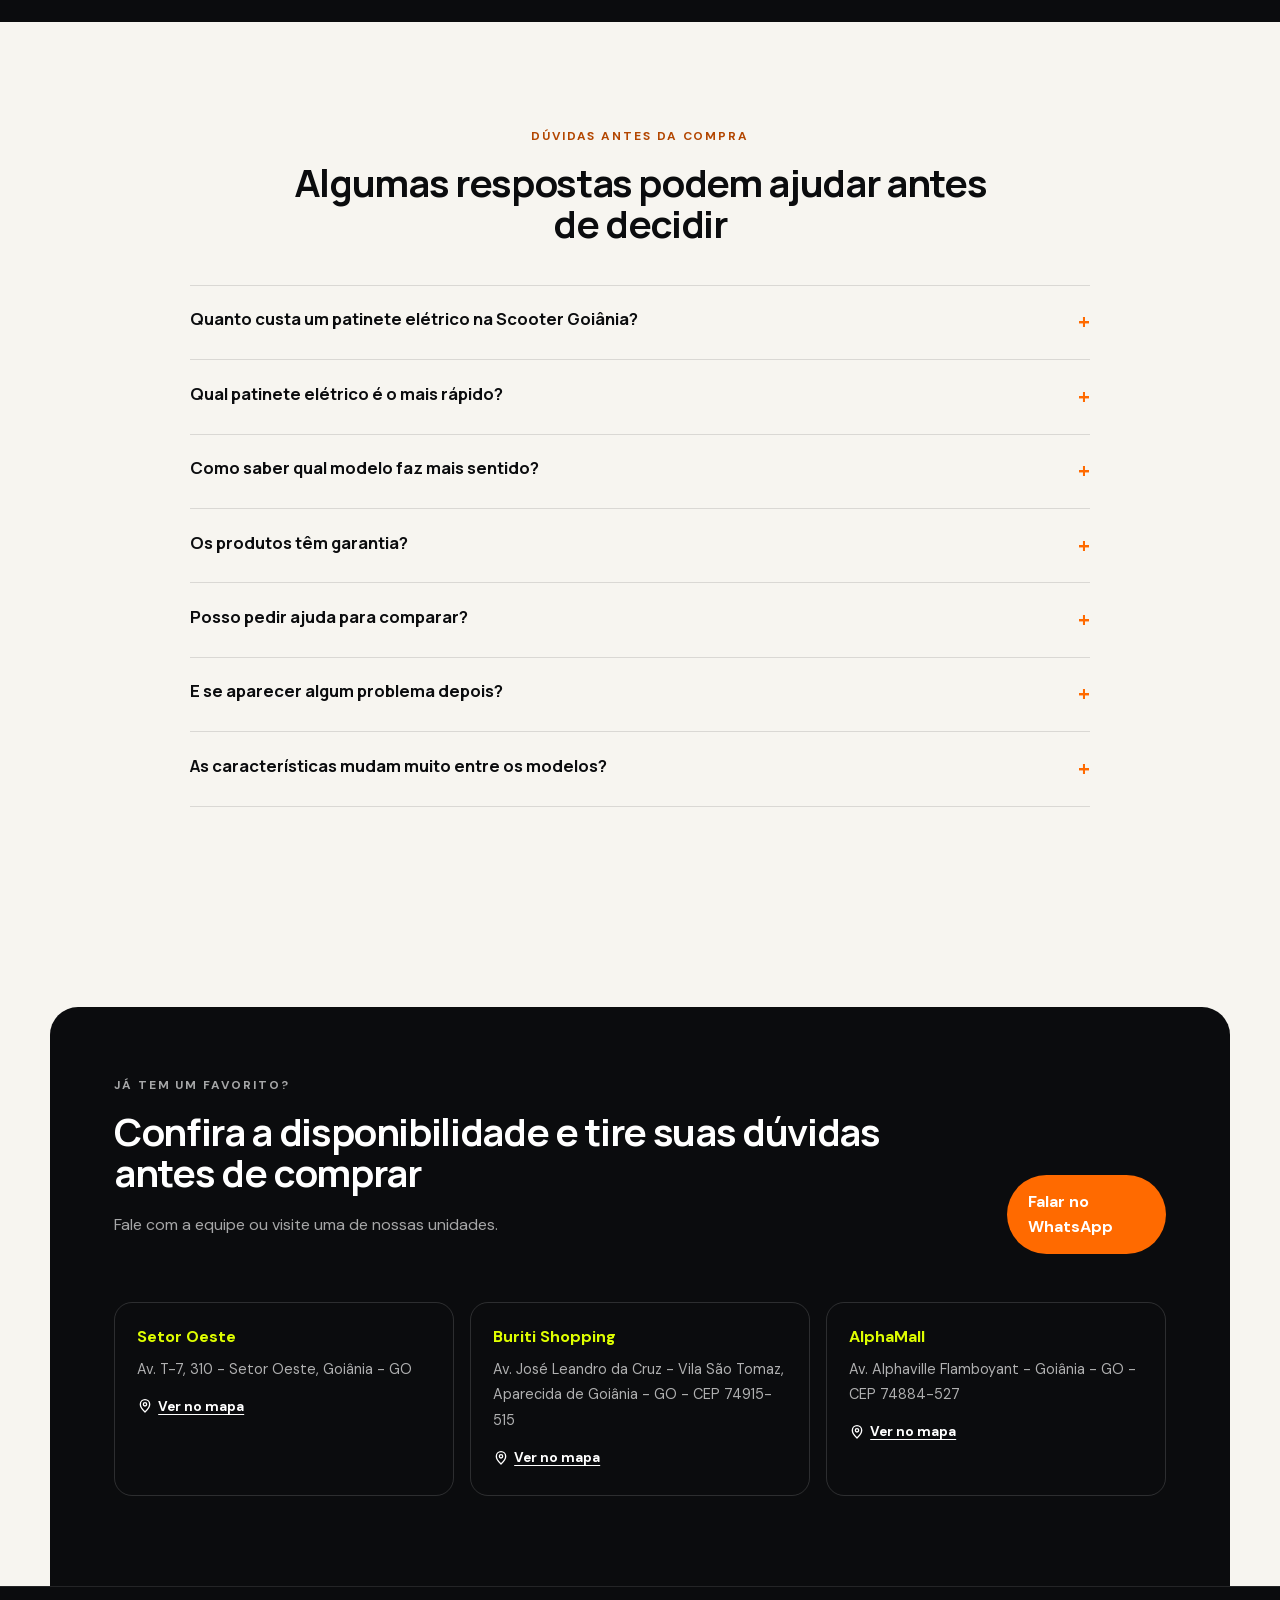
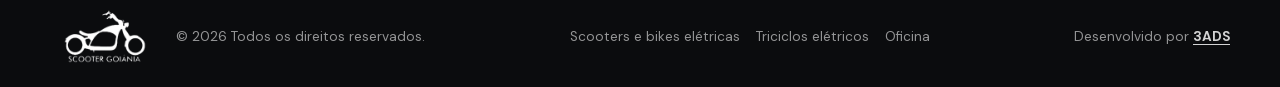
==== commit 120284de: "Otimiza LPs: PageSpeed, mobile first, SEO/AEO/GEO, CSP e efeitos de rolagem - CSS reescrito em mobil" ====
--- a/diversao-eletrica/index.html
+++ b/diversao-eletrica/index.html
@@ -1,36 +1,205 @@
 <!doctype html>
 <html lang="pt-BR">
 <head>
-  <meta charset="utf-8"><meta name="viewport" content="width=device-width,initial-scale=1">
-  <title>Patinetes, hoverboards e triciclos drift | Scooter Goiânia</title>
-  <meta name="description" content="Patinetes, hoverboards, triciclos drift e Mini Cross com garantia, oficina especializada e suporte depois da compra.">
-  <link rel="icon" href="../assets/images/logo-scooter-goiania-v2.png"><link rel="stylesheet" href="../assets/css/styles.css?v=15">
+  <meta charset="utf-8">
+  <meta name="viewport" content="width=device-width,initial-scale=1,viewport-fit=cover">
+  <title>Patinete Elétrico, Hoverboard e Drift em Goiânia | Scooter Goiânia</title>
+  <meta name="description" content="Patinetes elétricos a partir de R$ 2.500, hoverboard, triciclo drift e Mini Cross em Goiânia. Compare potência, autonomia e velocidade, com garantia de 90 dias.">
+  <link rel="canonical" href="https://lp.scootergoiania.com.br/diversao-eletrica/">
+  <meta name="robots" content="index, follow, max-image-preview:large, max-snippet:-1, max-video-preview:-1">
+  <meta name="theme-color" content="#0b0c0e">
+  <meta name="geo.region" content="BR-GO"><meta name="geo.placename" content="Goiânia">
+  <meta property="og:type" content="website">
+  <meta property="og:locale" content="pt_BR">
+  <meta property="og:site_name" content="Scooter Goiânia">
+  <meta property="og:title" content="Patinete Elétrico, Hoverboard e Drift em Goiânia">
+  <meta property="og:description" content="Patinetes elétricos, hoverboard, triciclo drift e Mini Cross com garantia, oficina especializada e suporte depois da compra.">
+  <meta property="og:url" content="https://lp.scootergoiania.com.br/diversao-eletrica/">
+  <meta property="og:image" content="https://lp.scootergoiania.com.br/assets/images/og-diversao.jpg">
+  <meta property="og:image:width" content="1200"><meta property="og:image:height" content="630">
+  <meta property="og:image:alt" content="Patinete elétrico da Scooter Goiânia">
+  <meta name="twitter:card" content="summary_large_image">
+  <meta name="twitter:title" content="Patinete Elétrico, Hoverboard e Drift em Goiânia">
+  <meta name="twitter:description" content="Patinetes elétricos, hoverboard, triciclo drift e Mini Cross com garantia e oficina especializada.">
+  <meta name="twitter:image" content="https://lp.scootergoiania.com.br/assets/images/og-diversao.jpg">
+  <link rel="preload" href="../assets/fonts/manrope-latin.woff2" as="font" type="font/woff2" crossorigin>
+  <link rel="preload" href="../assets/fonts/dm-sans-latin.woff2" as="font" type="font/woff2" crossorigin>
+  <link rel="preload" as="image" href="../assets/images/hero-patinete-mobile-v2-720.webp" media="(max-width: 620px)" fetchpriority="high">
+  <link rel="preload" as="image" href="../assets/images/hero-patinete-mobile-v2.webp" media="(min-width: 621px) and (max-width: 900px)" fetchpriority="high">
+  <link rel="preload" as="image" href="../assets/images/hero-patinete-v2.webp" media="(min-width: 901px)" fetchpriority="high">
+  <link rel="stylesheet" href="../assets/css/styles.css?v=19afd4e7">
+  <script src="../assets/js/main.js?v=8fccef65" defer></script>
+  <link rel="icon" href="../assets/images/favicon-48.png" sizes="48x48" type="image/png">
+  <link rel="apple-touch-icon" href="../assets/images/apple-touch-icon.png">
+  <link rel="manifest" href="../site.webmanifest">
+  <!-- build:jsonld --><script type="application/ld+json">{"@context":"https://schema.org","@graph":[{"@type":["Store","Organization"],"@id":"https://lp.scootergoiania.com.br/#organizacao","name":"Scooter Goiânia","url":"https://lp.scootergoiania.com.br/","logo":{"@type":"ImageObject","url":"https://lp.scootergoiania.com.br/assets/images/icon-512.png","width":512,"height":512},"image":"https://lp.scootergoiania.com.br/assets/images/og-scooters.jpg","description":"Loja de veículos elétricos em Goiânia: scooters, bikes, triciclos, patinetes, hoverboards e triciclos drift, com garantia, suporte pós-venda e oficina especializada.","telephone":"+55 62 99988-1098","priceRange":"R$ 900 – R$ 13.900","currenciesAccepted":"BRL","address":{"@type":"PostalAddress","streetAddress":"Av. T-7, 310","addressLocality":"Goiânia","addressRegion":"GO","addressCountry":"BR"},"areaServed":[{"@type":"City","name":"Goiânia"},{"@type":"City","name":"Aparecida de Goiânia"}],"department":[{"@type":"Store","name":"Scooter Goiânia — Setor Oeste","address":{"@type":"PostalAddress","streetAddress":"Av. T-7, 310","addressLocality":"Goiânia","addressRegion":"GO","addressCountry":"BR"},"parentOrganization":{"@id":"https://lp.scootergoiania.com.br/#organizacao"}},{"@type":"Store","name":"Scooter Goiânia — Buriti Shopping","address":{"@type":"PostalAddress","streetAddress":"Av. José Leandro da Cruz","addressLocality":"Aparecida de Goiânia","addressRegion":"GO","postalCode":"74915-515","addressCountry":"BR"},"parentOrganization":{"@id":"https://lp.scootergoiania.com.br/#organizacao"}},{"@type":"Store","name":"Scooter Goiânia — AlphaMall","address":{"@type":"PostalAddress","streetAddress":"Av. Alphaville Flamboyant","addressLocality":"Goiânia","addressRegion":"GO","postalCode":"74884-527","addressCountry":"BR"},"parentOrganization":{"@id":"https://lp.scootergoiania.com.br/#organizacao"}}],"contactPoint":[{"@type":"ContactPoint","contactType":"sales","telephone":"+55 62 99988-1098","availableLanguage":"pt-BR","url":"https://wa.me/5562999881098"},{"@type":"ContactPoint","contactType":"technical support","name":"Oficina Scooter Goiânia","telephone":"+55 62 99672-1097","availableLanguage":"pt-BR","url":"https://wa.me/5562996721097"}],"knowsAbout":["Scooter elétrica","Bike elétrica","Triciclo elétrico","Patinete elétrico","Hoverboard","Manutenção de veículos elétricos","Bateria de lítio"]},{"@type":"WebSite","@id":"https://lp.scootergoiania.com.br/#website","url":"https://lp.scootergoiania.com.br/","name":"Scooter Goiânia","inLanguage":"pt-BR","publisher":{"@id":"https://lp.scootergoiania.com.br/#organizacao"}},{"@type":"BreadcrumbList","@id":"https://lp.scootergoiania.com.br/diversao-eletrica/#breadcrumb","itemListElement":[{"@type":"ListItem","position":1,"name":"Início","item":"https://lp.scootergoiania.com.br/"},{"@type":"ListItem","position":2,"name":"Patinetes, hoverboards e drift","item":"https://lp.scootergoiania.com.br/diversao-eletrica/"}]},{"@type":"CollectionPage","@id":"https://lp.scootergoiania.com.br/diversao-eletrica/#webpage","url":"https://lp.scootergoiania.com.br/diversao-eletrica/","name":"Patinete Elétrico, Hoverboard e Drift em Goiânia | Scooter Goiânia","description":"Patinetes elétricos a partir de R$ 2.500, hoverboard, triciclo drift e Mini Cross em Goiânia. Compare potência, autonomia e velocidade, com garantia de 90 dias.","inLanguage":"pt-BR","isPartOf":{"@id":"https://lp.scootergoiania.com.br/#website"},"about":{"@id":"https://lp.scootergoiania.com.br/#organizacao"},"breadcrumb":{"@id":"https://lp.scootergoiania.com.br/diversao-eletrica/#breadcrumb"},"primaryImageOfPage":{"@type":"ImageObject","url":"https://lp.scootergoiania.com.br/assets/images/og-diversao.jpg","width":1200,"height":630},"dateModified":"2026-09-25"},{"@type":"ItemList","@id":"https://lp.scootergoiania.com.br/diversao-eletrica/#modelos","name":"Patinetes, hoverboards e drift","numberOfItems":14,"itemListElement":[{"@type":"ListItem","position":1,"item":{"@type":"Product","name":"Patinete elétrico Z3","sku":"z3","category":"Patinete elétrico","image":"https://lp.scootergoiania.com.br/assets/images/products/z3.webp","description":"Patinete elétrico Z3 com motor de 2400W, autonomia de 35 km, velocidade de até 40 km/h, capacidade de 140 kg, bateria de lítio e garantia de 90 dias.","additionalProperty":[{"@type":"PropertyValue","name":"Potência","value":"2400W"},{"@type":"PropertyValue","name":"Autonomia","value":"35 km"},{"@type":"PropertyValue","name":"Velocidade máxima","value":"até 40 km/h"},{"@type":"PropertyValue","name":"Peso suportado","value":"140 kg"},{"@type":"PropertyValue","name":"Bateria","value":"Lítio"},{"@type":"PropertyValue","name":"Garantia","value":"90 dias"}],"offers":{"@type":"Offer","price":"10900.00","priceCurrency":"BRL","url":"https://lp.scootergoiania.com.br/diversao-eletrica/#modelo-z3","seller":{"@id":"https://lp.scootergoiania.com.br/#organizacao"},"itemCondition":"https://schema.org/NewCondition"}}},{"@type":"ListItem","position":2,"item":{"@type":"Product","name":"Patinete elétrico X10","sku":"x10","category":"Patinete elétrico","image":"https://lp.scootergoiania.com.br/assets/images/products/x10.webp","description":"Patinete elétrico X10 com motor de 1200W, autonomia de até 40 km, velocidade de até 32 km/h, capacidade de 150 kg, bateria de lítio e garantia de 90 dias.","additionalProperty":[{"@type":"PropertyValue","name":"Potência","value":"1200W"},{"@type":"PropertyValue","name":"Autonomia","value":"até 40 km"},{"@type":"PropertyValue","name":"Velocidade máxima","value":"até 32 km/h"},{"@type":"PropertyValue","name":"Peso suportado","value":"150 kg"},{"@type":"PropertyValue","name":"Bateria","value":"Lítio"},{"@type":"PropertyValue","name":"Garantia","value":"90 dias"}],"offers":{"@type":"Offer","price":"8900.00","priceCurrency":"BRL","url":"https://lp.scootergoiania.com.br/diversao-eletrica/#modelo-x10","seller":{"@id":"https://lp.scootergoiania.com.br/#organizacao"},"itemCondition":"https://schema.org/NewCondition"}}},{"@type":"ListItem","position":3,"item":{"@type":"Product","name":"Patinete elétrico D2","sku":"d2","category":"Patinete elétrico","image":"https://lp.scootergoiania.com.br/assets/images/products/d2.webp","description":"Patinete elétrico D2 com motor de 800W, autonomia de até 35 km, velocidade de até 45 km/h, capacidade de 120 kg, bateria de lítio e garantia de 90 dias.","additionalProperty":[{"@type":"PropertyValue","name":"Potência","value":"800W"},{"@type":"PropertyValue","name":"Autonomia","value":"até 35 km"},{"@type":"PropertyValue","name":"Velocidade máxima","value":"até 45 km/h"},{"@type":"PropertyValue","name":"Peso suportado","value":"120 kg"},{"@type":"PropertyValue","name":"Bateria","value":"Lítio"},{"@type":"PropertyValue","name":"Garantia","value":"90 dias"}],"offers":{"@type":"Offer","price":"6500.00","priceCurrency":"BRL","url":"https://lp.scootergoiania.com.br/diversao-eletrica/#modelo-d2","seller":{"@id":"https://lp.scootergoiania.com.br/#organizacao"},"itemCondition":"https://schema.org/NewCondition"}}},{"@type":"ListItem","position":4,"item":{"@type":"Product","name":"Patinete elétrico T2 Pro","sku":"t2-pro","category":"Patinete elétrico","image":"https://lp.scootergoiania.com.br/assets/images/products/t2-pro.webp","description":"Patinete elétrico T2 Pro com motor de 800W, autonomia de até 40 km, velocidade de até 45 km/h, capacidade de 120 kg, bateria de lítio e garantia de 90 dias.","additionalProperty":[{"@type":"PropertyValue","name":"Potência","value":"800W"},{"@type":"PropertyValue","name":"Autonomia","value":"até 40 km"},{"@type":"PropertyValue","name":"Velocidade máxima","value":"até 45 km/h"},{"@type":"PropertyValue","name":"Peso suportado","value":"120 kg"},{"@type":"PropertyValue","name":"Bateria","value":"Lítio"},{"@type":"PropertyValue","name":"Garantia","value":"90 dias"}],"offers":{"@type":"Offer","price":"7000.00","priceCurrency":"BRL","url":"https://lp.scootergoiania.com.br/diversao-eletrica/#modelo-t2-pro","seller":{"@id":"https://lp.scootergoiania.com.br/#organizacao"},"itemCondition":"https://schema.org/NewCondition"}}},{"@type":"ListItem","position":5,"item":{"@type":"Product","name":"Patinete elétrico S9 Pro","sku":"s9-pro","category":"Patinete elétrico","image":"https://lp.scootergoiania.com.br/assets/images/products/s9-pro.webp","description":"Patinete elétrico S9 Pro com motor de 300W, autonomia de 30 km, velocidade de 25 km/h, capacidade de 100 kg, bateria de lítio e garantia de 90 dias.","additionalProperty":[{"@type":"PropertyValue","name":"Potência","value":"300W"},{"@type":"PropertyValue","name":"Autonomia","value":"30 km"},{"@type":"PropertyValue","name":"Velocidade máxima","value":"25 km/h"},{"@type":"PropertyValue","name":"Peso suportado","value":"100 kg"},{"@type":"PropertyValue","name":"Bateria","value":"Lítio"},{"@type":"PropertyValue","name":"Garantia","value":"90 dias"}],"offers":{"@type":"Offer","price":"3200.00","priceCurrency":"BRL","url":"https://lp.scootergoiania.com.br/diversao-eletrica/#modelo-s9-pro","seller":{"@id":"https://lp.scootergoiania.com.br/#organizacao"},"itemCondition":"https://schema.org/NewCondition"}}},{"@type":"ListItem","position":6,"item":{"@type":"Product","name":"Patinete elétrico S9","sku":"s9","category":"Patinete elétrico","image":"https://lp.scootergoiania.com.br/assets/images/products/s9.webp","description":"Patinete elétrico S9 com motor de 300W, autonomia de 20 km, velocidade de 25 km/h, capacidade de 100 kg, bateria de lítio e garantia de 90 dias.","additionalProperty":[{"@type":"PropertyValue","name":"Potência","value":"300W"},{"@type":"PropertyValue","name":"Autonomia","value":"20 km"},{"@type":"PropertyValue","name":"Velocidade máxima","value":"25 km/h"},{"@type":"PropertyValue","name":"Peso suportado","value":"100 kg"},{"@type":"PropertyValue","name":"Bateria","value":"Lítio"},{"@type":"PropertyValue","name":"Garantia","value":"90 dias"}],"offers":{"@type":"Offer","price":"2900.00","priceCurrency":"BRL","url":"https://lp.scootergoiania.com.br/diversao-eletrica/#modelo-s9","seller":{"@id":"https://lp.scootergoiania.com.br/#organizacao"},"itemCondition":"https://schema.org/NewCondition"}}},{"@type":"ListItem","position":7,"item":{"@type":"Product","name":"Patinete elétrico M365 sem banco","sku":"m365","category":"Patinete elétrico","image":"https://lp.scootergoiania.com.br/assets/images/products/m365.webp","description":"Patinete elétrico M365 sem banco com motor de 350W, autonomia de até 20 km, velocidade de 20 km/h, capacidade de 120 kg, bateria de lítio e garantia de 90 dias.","additionalProperty":[{"@type":"PropertyValue","name":"Potência","value":"350W"},{"@type":"PropertyValue","name":"Autonomia","value":"até 20 km"},{"@type":"PropertyValue","name":"Velocidade máxima","value":"20 km/h"},{"@type":"PropertyValue","name":"Peso suportado","value":"120 kg"},{"@type":"PropertyValue","name":"Bateria","value":"Lítio"},{"@type":"PropertyValue","name":"Garantia","value":"90 dias"}],"offers":{"@type":"Offer","price":"2500.00","priceCurrency":"BRL","url":"https://lp.scootergoiania.com.br/diversao-eletrica/#modelo-m365","seller":{"@id":"https://lp.scootergoiania.com.br/#organizacao"},"itemCondition":"https://schema.org/NewCondition"}}},{"@type":"ListItem","position":8,"item":{"@type":"Product","name":"Patinete elétrico M365 com banco","sku":"m365-banco","category":"Patinete elétrico","image":"https://lp.scootergoiania.com.br/assets/images/products/m365-banco.webp","description":"Patinete elétrico M365 com banco com motor de 350W, autonomia de até 20 km, velocidade de 20 km/h, capacidade de 120 kg, bateria de lítio e garantia de 90 dias.","additionalProperty":[{"@type":"PropertyValue","name":"Potência","value":"350W"},{"@type":"PropertyValue","name":"Autonomia","value":"até 20 km"},{"@type":"PropertyValue","name":"Velocidade máxima","value":"20 km/h"},{"@type":"PropertyValue","name":"Peso suportado","value":"120 kg"},{"@type":"PropertyValue","name":"Bateria","value":"Lítio"},{"@type":"PropertyValue","name":"Garantia","value":"90 dias"}],"offers":{"@type":"Offer","price":"2700.00","priceCurrency":"BRL","url":"https://lp.scootergoiania.com.br/diversao-eletrica/#modelo-m365-banco","seller":{"@id":"https://lp.scootergoiania.com.br/#organizacao"},"itemCondition":"https://schema.org/NewCondition"}}},{"@type":"ListItem","position":9,"item":{"@type":"Product","name":"Patinete elétrico T10","sku":"t10","category":"Patinete elétrico","image":"https://lp.scootergoiania.com.br/assets/images/products/t10.webp","description":"Patinete elétrico T10 com motor de 800W, autonomia de 35 km, velocidade de até 40 km/h, capacidade de 120 kg, bateria de lítio e garantia de 90 dias.","additionalProperty":[{"@type":"PropertyValue","name":"Potência","value":"800W"},{"@type":"PropertyValue","name":"Autonomia","value":"35 km"},{"@type":"PropertyValue","name":"Velocidade máxima","value":"até 40 km/h"},{"@type":"PropertyValue","name":"Peso suportado","value":"120 kg"},{"@type":"PropertyValue","name":"Bateria","value":"Lítio"},{"@type":"PropertyValue","name":"Garantia","value":"90 dias"}],"offers":{"@type":"Offer","price":"4900.00","priceCurrency":"BRL","url":"https://lp.scootergoiania.com.br/diversao-eletrica/#modelo-t10","seller":{"@id":"https://lp.scootergoiania.com.br/#organizacao"},"itemCondition":"https://schema.org/NewCondition"}}},{"@type":"ListItem","position":10,"item":{"@type":"Product","name":"Patinete elétrico T11","sku":"t11","category":"Patinete elétrico","image":"https://lp.scootergoiania.com.br/assets/images/products/t11.webp","description":"Patinete elétrico T11 com motor de 800W, autonomia de 35 km, velocidade de até 40 km/h, capacidade de 120 kg, bateria de lítio e garantia de 90 dias.","additionalProperty":[{"@type":"PropertyValue","name":"Potência","value":"800W"},{"@type":"PropertyValue","name":"Autonomia","value":"35 km"},{"@type":"PropertyValue","name":"Velocidade máxima","value":"até 40 km/h"},{"@type":"PropertyValue","name":"Peso suportado","value":"120 kg"},{"@type":"PropertyValue","name":"Bateria","value":"Lítio"},{"@type":"PropertyValue","name":"Garantia","value":"90 dias"}],"offers":{"@type":"Offer","price":"4900.00","priceCurrency":"BRL","url":"https://lp.scootergoiania.com.br/diversao-eletrica/#modelo-t11","seller":{"@id":"https://lp.scootergoiania.com.br/#organizacao"},"itemCondition":"https://schema.org/NewCondition"}}},{"@type":"ListItem","position":11,"item":{"@type":"Product","name":"Hoverboard Hoverboard","sku":"hoverboard","category":"Hoverboard","image":"https://lp.scootergoiania.com.br/assets/images/products/hoverboard.webp","description":"Hoverboard Hoverboard com motor de 350W, autonomia de até 1h30, velocidade de 18 km/h, capacidade de 90 kg, bateria de lítio e garantia de 90 dias.","additionalProperty":[{"@type":"PropertyValue","name":"Potência","value":"350W"},{"@type":"PropertyValue","name":"Autonomia","value":"até 1h30"},{"@type":"PropertyValue","name":"Velocidade máxima","value":"18 km/h"},{"@type":"PropertyValue","name":"Peso suportado","value":"90 kg"},{"@type":"PropertyValue","name":"Bateria","value":"Lítio"},{"@type":"PropertyValue","name":"Garantia","value":"90 dias"}],"offers":{"@type":"Offer","price":"900.00","priceCurrency":"BRL","url":"https://lp.scootergoiania.com.br/diversao-eletrica/#modelo-hoverboard","seller":{"@id":"https://lp.scootergoiania.com.br/#organizacao"},"itemCondition":"https://schema.org/NewCondition"}}},{"@type":"ListItem","position":12,"item":{"@type":"Product","name":"Triciclo drift Drift Foston","sku":"drift","category":"Triciclo drift","image":"https://lp.scootergoiania.com.br/assets/images/products/drift.webp","description":"Triciclo drift Drift Foston com motor de 350W, autonomia de até 1h30, velocidade de 18 km/h, capacidade de 80 kg, bateria de lítio e garantia de 90 dias.","additionalProperty":[{"@type":"PropertyValue","name":"Potência","value":"350W"},{"@type":"PropertyValue","name":"Autonomia","value":"até 1h30"},{"@type":"PropertyValue","name":"Velocidade máxima","value":"18 km/h"},{"@type":"PropertyValue","name":"Peso suportado","value":"80 kg"},{"@type":"PropertyValue","name":"Bateria","value":"Lítio"},{"@type":"PropertyValue","name":"Garantia","value":"90 dias"}],"offers":{"@type":"Offer","price":"2500.00","priceCurrency":"BRL","url":"https://lp.scootergoiania.com.br/diversao-eletrica/#modelo-drift","seller":{"@id":"https://lp.scootergoiania.com.br/#organizacao"},"itemCondition":"https://schema.org/NewCondition"}}},{"@type":"ListItem","position":13,"item":{"@type":"Product","name":"Triciclo drift Drift Importado","sku":"drift-importado","category":"Triciclo drift","image":"https://lp.scootergoiania.com.br/assets/images/products/drift.webp","description":"Triciclo drift Drift Importado com motor de 350W, autonomia de até 1h30, velocidade de 18 km/h, capacidade de 80 kg, bateria de lítio e garantia de 90 dias.","additionalProperty":[{"@type":"PropertyValue","name":"Potência","value":"350W"},{"@type":"PropertyValue","name":"Autonomia","value":"até 1h30"},{"@type":"PropertyValue","name":"Velocidade máxima","value":"18 km/h"},{"@type":"PropertyValue","name":"Peso suportado","value":"80 kg"},{"@type":"PropertyValue","name":"Bateria","value":"Lítio"},{"@type":"PropertyValue","name":"Garantia","value":"90 dias"}],"offers":{"@type":"Offer","price":"1900.00","priceCurrency":"BRL","url":"https://lp.scootergoiania.com.br/diversao-eletrica/#modelo-drift-importado","seller":{"@id":"https://lp.scootergoiania.com.br/#organizacao"},"itemCondition":"https://schema.org/NewCondition"}}},{"@type":"ListItem","position":14,"item":{"@type":"Product","name":"Mini Cross Mini Cross","sku":"mini-cross","category":"Mini Cross","image":"https://lp.scootergoiania.com.br/assets/images/products/mini-cross.webp","description":"Mini Cross Mini Cross com motor de 500W, autonomia de até 1h30, velocidade de 25 km/h, capacidade de 80 kg, bateria de lítio e garantia de 90 dias.","additionalProperty":[{"@type":"PropertyValue","name":"Potência","value":"500W"},{"@type":"PropertyValue","name":"Autonomia","value":"até 1h30"},{"@type":"PropertyValue","name":"Velocidade máxima","value":"25 km/h"},{"@type":"PropertyValue","name":"Peso suportado","value":"80 kg"},{"@type":"PropertyValue","name":"Bateria","value":"Lítio"},{"@type":"PropertyValue","name":"Garantia","value":"90 dias"}],"offers":{"@type":"Offer","price":"4900.00","priceCurrency":"BRL","url":"https://lp.scootergoiania.com.br/diversao-eletrica/#modelo-mini-cross","seller":{"@id":"https://lp.scootergoiania.com.br/#organizacao"},"itemCondition":"https://schema.org/NewCondition"}}}]},{"@type":"FAQPage","@id":"https://lp.scootergoiania.com.br/diversao-eletrica/#faq","mainEntity":[{"@type":"Question","name":"Quanto custa um patinete elétrico na Scooter Goiânia?","acceptedAnswer":{"@type":"Answer","text":"No catálogo atual, os patinetes elétricos vão de R$ 2.500 (M365 sem banco) a R$ 10.900 (Z3, com 2400W). O hoverboard custa R$ 900 e os triciclos drift partem de R$ 1.900. Confirme valores e disponibilidade com a equipe."}},{"@type":"Question","name":"Qual patinete elétrico é o mais rápido?","acceptedAnswer":{"@type":"Answer","text":"Os modelos D2 e T2 Pro informam até 45 km/h. O Z3, com motor de 2400W, chega a até 40 km/h."}},{"@type":"Question","name":"Como saber qual modelo faz mais sentido?","acceptedAnswer":{"@type":"Answer","text":"Compare o tipo de produto, peso suportado, autonomia, velocidade e as características informadas na ficha."}},{"@type":"Question","name":"Os produtos têm garantia?","acceptedAnswer":{"@type":"Answer","text":"Sim. Os modelos desta página informam garantia de 90 dias."}},{"@type":"Question","name":"Posso pedir ajuda para comparar?","acceptedAnswer":{"@type":"Answer","text":"Sim. Se estiver entre dois produtos, fale com a equipe e peça ajuda para entender as diferenças."}},{"@type":"Question","name":"E se aparecer algum problema depois?","acceptedAnswer":{"@type":"Answer","text":"Você pode procurar a Scooter Goiânia. A loja conta com suporte pós-venda e oficina especializada."}},{"@type":"Question","name":"As características mudam muito entre os modelos?","acceptedAnswer":{"@type":"Answer","text":"Sim. Mesmo produtos da mesma categoria podem mudar em potência, autonomia, capacidade e configuração."}}]}]}</script><!-- /build:jsonld -->
 </head>
 <body>
+  <!-- build:sprite --><svg class="icon-sprite" aria-hidden="true" focusable="false"><symbol id="i-arrow" viewBox="0 0 24 24"><path d="M5 12h14M13 6l6 6-6 6"/></symbol><symbol id="i-battery" viewBox="0 0 24 24"><rect x="3" y="6" width="16" height="12" rx="2"/><path d="M21 10v4M7 10v4m3-4v4m3-4v4m3-4v4"/></symbol><symbol id="i-bolt" viewBox="0 0 24 24"><path d="m13 2-8 12h7l-1 8 8-12h-7l1-8Z"/></symbol><symbol id="i-headset" viewBox="0 0 24 24"><path d="M4 13v-2a8 8 0 0 1 16 0v2"/><path d="M6 18H5a2 2 0 0 1-2-2v-2a2 2 0 0 1 2-2h1v6Zm12 0h1a2 2 0 0 0 2-2v-2a2 2 0 0 0-2-2h-1v6ZM18 18c0 2-2 3-4 3h-2"/></symbol><symbol id="i-pin" viewBox="0 0 24 24"><path d="M12 21s-7-6.2-7-11.5A7 7 0 0 1 19 9.5C19 14.8 12 21 12 21Z"/><circle cx="12" cy="9.5" r="2.5"/></symbol><symbol id="i-route" viewBox="0 0 24 24"><circle cx="6" cy="18" r="2"/><circle cx="18" cy="6" r="2"/><path d="M8 18h3a3 3 0 0 0 0-6h2a3 3 0 0 0 3-3V8"/></symbol><symbol id="i-shield" viewBox="0 0 24 24"><path d="M12 3 5 6v5c0 4.6 2.9 8.3 7 10 4.1-1.7 7-5.4 7-10V6l-7-3Z"/><path d="m9 12 2 2 4-4"/></symbol><symbol id="i-sparkles" viewBox="0 0 24 24"><path d="m12 3 1.2 3.8L17 8l-3.8 1.2L12 13l-1.2-3.8L7 8l3.8-1.2L12 3Zm6 10 .8 2.2L21 16l-2.2.8L18 19l-.8-2.2L15 16l2.2-.8L18 13ZM5 14l.9 2.6L8.5 18l-2.6.9L5 21.5l-.9-2.6-2.6-.9 2.6-1.4L5 14Z"/></symbol><symbol id="i-speed" viewBox="0 0 24 24"><path d="M4 17a8 8 0 1 1 16 0"/><path d="m12 13 4-4M7 17h10"/></symbol><symbol id="i-tools" viewBox="0 0 24 24"><path d="M14.7 6.3a4 4 0 0 0-5-5l2.1 2.1-2.4 2.4-2.1-2.1a4 4 0 0 0 5 5l7 7a2 2 0 0 1-2.8 2.8l-7-7a4 4 0 0 0-5-5l2.1 2.1-2.4 2.4-2.1-2.1a4 4 0 0 0 5 5"/></symbol><symbol id="i-weight" viewBox="0 0 24 24"><path d="M6 8h12l2 13H4L6 8Z"/><path d="M9 8a3 3 0 0 1 6 0"/></symbol></svg><!-- /build:sprite -->
+  <div class="scroll-progress" aria-hidden="true"></div>
   <a class="skip-link" href="#conteudo">Pular para o conteúdo</a>
-  <header class="site-header site-header-editorial"><div class="container nav liquid-glass"><a class="brand" href="../"><img src="../assets/images/logo-scooter-goiania-v2.png" alt="Scooter Goiânia"></a><nav class="nav-links" aria-label="Principal"><a href="#patinetes">Patinetes</a><a href="#infantil">Infantil</a><a href="#oficina">Oficina</a><a class="btn btn-small" data-whatsapp data-message="Olá! Quero conhecer os modelos de diversão elétrica.">Falar com a equipe</a></nav></div></header>
+  <header class="site-header site-header-editorial"><div class="container nav liquid-glass"><a class="brand" href="../" aria-label="Scooter Goiânia - página inicial"><img src="../assets/images/logo-scooter-goiania-v2.webp" width="202" height="132" alt="Scooter Goiânia"></a><nav class="nav-links" aria-label="Principal"><a href="#patinetes">Patinetes</a><a href="#infantil">Infantil</a><a href="#oficina">Oficina</a><a href="https://wa.me/5562999881098?text=Ol%C3%A1!%20Quero%20conhecer%20os%20modelos%20de%20divers%C3%A3o%20el%C3%A9trica." target="_blank" rel="noopener" class="btn btn-small" data-whatsapp data-message="Olá! Quero conhecer os modelos de diversão elétrica.">Falar com a equipe</a></nav></div></header>
   <main id="conteudo">
-    <section class="hero hero-editorial hero-editorial--long" style="--hero:url('../images/hero-patinete-v2.webp');--hero-mobile:url('../images/hero-patinete-mobile-v2.webp')"><div class="container hero-editorial-layout"><div class="hero-copy"><p class="price-pill hero-reveal hero-reveal-label">Diversão elétrica na Scooter Goiânia</p><h1 data-animated-heading aria-label="Patinetes, hoverboards e triciclos drift para deixar a brincadeira mais divertida">Patinetes, hoverboards<br>e triciclos drift<br>para deixar a brincadeira<br>mais divertida</h1><p class="lead hero-reveal hero-reveal-copy">Conheça os modelos disponíveis, compare as opções e compre com garantia, oficina especializada e uma equipe para procurar caso precise de assistência depois.</p><div class="hero-actions hero-reveal hero-reveal-actions"><a class="btn" href="#patinetes">Ver modelos disponíveis</a><a class="btn btn-outline liquid-glass" data-whatsapp data-message="Olá! Quero ajuda para escolher um modelo de diversão elétrica.">Falar com a equipe</a></div></div></div></section>
-    <div class="trust-row"><div class="trust-item"><span class="trust-icon" data-icon="sparkles"></span>Modelos para se divertir</div><div class="trust-item"><span class="trust-icon" data-icon="shield"></span>Garantia de 90 dias</div><div class="trust-item"><span class="trust-icon" data-icon="tools"></span>Oficina especializada</div><div class="trust-item"><span class="trust-icon" data-icon="headset"></span>Suporte pós-compra</div></div>
-
-    <section><div class="container split"><div><p class="eyebrow">Para presentear ou curtir o tempo livre</p><h2>Tem um modelo para cada jeito de se divertir</h2><p>Patinete, hoverboard e triciclo drift entregam experiências bem diferentes. Tem quem prefira andar de patinete, quem goste do desafio do hoverboard e quem queira as curvas e movimentos do drift. Na dúvida, vale comparar os modelos antes de escolher.</p><div class="choice-grid"><div class="choice-card"><strong>Patinetes</strong><span>Do passeio ao uso no dia a dia.</span></div><div class="choice-card"><strong>Hoverboard e drift</strong><span>Experiências diferentes sobre rodas.</span></div></div><div class="hero-actions"><a class="btn btn-dark" data-whatsapp data-message="Olá! Quero ajuda para escolher entre patinete, hoverboard ou drift.">Quero ajuda para escolher</a></div></div><div class="visual-card"><img src="../assets/images/patinete-rider-lifestyle.webp" alt="Pessoa utilizando um patinete elétrico na cidade"><div class="visual-note"><strong>Diversão com escolha orientada</strong><span>Compare potência, autonomia, velocidade e peso suportado.</span></div></div></div></section>
-
-    <section class="products-section" id="patinetes" data-carousel><div class="container products-head"><div class="section-intro"><p class="eyebrow">Patinetes elétricos</p><h2>Patinetes para diferentes momentos e formas de usar</h2><p>Do passeio ao uso no dia a dia, compare os modelos e veja qual faz mais sentido para você.</p></div><div class="carousel-controls"><button class="carousel-btn" data-prev aria-label="Anterior">←</button><button class="carousel-btn" data-next aria-label="Próximo">→</button></div></div><div class="product-carousel" data-products="patinetes" data-label="Patinete elétrico"></div><p class="product-disclaimer">Preços e disponibilidade conforme o catálogo vigente. Consulte a equipe antes de fechar a compra.</p><div class="container" style="margin-top:2rem"><div class="support-banner"><h3>Ficou entre dois modelos?</h3><p>Fale com a equipe e compare as características antes de decidir.</p><a class="btn btn-dark" data-whatsapp data-message="Olá! Quero comparar dois modelos de patinete.">Quero comparar os patinetes</a></div></div></section>
-
-    <section class="products-section" id="infantil" data-carousel><div class="container products-head"><div class="section-intro"><p class="eyebrow">Hoverboard</p><h2>Hoverboard para deixar o passeio mais divertido</h2><p>Uma opção compacta para quem quer uma experiência diferente sobre rodas.</p></div><div class="carousel-controls"><button class="carousel-btn" data-prev aria-label="Anterior">←</button><button class="carousel-btn" data-next aria-label="Próximo">→</button></div></div><div class="product-carousel" data-products="hoverboard" data-label="Hoverboard"></div></section>
-
-    <section class="products-section" data-carousel style="padding-top:20px"><div class="container products-head"><div class="section-intro"><p class="eyebrow">Triciclo drift</p><h2>Drift para quem quer uma experiência diferente sobre três rodas</h2><p>Com posição mais baixa e uma proposta própria de condução, o triciclo drift traz outro jeito de aproveitar o tempo livre.</p></div><div class="carousel-controls"><button class="carousel-btn" data-prev aria-label="Anterior">←</button><button class="carousel-btn" data-next aria-label="Próximo">→</button></div></div><div class="product-carousel" data-products="drift" data-label="Triciclo drift"></div></section>
-
-    <section class="products-section" data-carousel style="padding-top:20px"><div class="container products-head"><div class="section-intro"><p class="eyebrow">Mini Cross</p><h2>Mini Cross para quem prefere a experiência sobre duas rodas</h2><p>Um modelo diferente dos patinetes, hoverboards e drift para quem procura outra proposta dentro da linha elétrica.</p></div><div class="carousel-controls"><button class="carousel-btn" data-prev aria-label="Anterior">←</button><button class="carousel-btn" data-next aria-label="Próximo">→</button></div></div><div class="product-carousel" data-products="miniCross" data-label="Mini Cross"></div></section>
-
-    <section><div class="container"><div class="support-banner"><p class="eyebrow" style="color:#fff">Garantia</p><h2>Se precisar de ajuda depois da compra, pode contar com a gente</h2><p>Antes da compra, a equipe pode explicar as condições do modelo escolhido. Se for necessário acionar a garantia depois, você também conta com orientação da Scooter Goiânia.</p><a class="btn btn-dark" data-whatsapp data-message="Olá! Quero tirar uma dúvida sobre a garantia dos produtos.">Tirar uma dúvida sobre garantia</a></div></div></section>
-
-    <section class="dark-section" id="oficina"><div class="container"><div class="section-intro"><p class="eyebrow">Oficina especializada</p><h2>Apareceu algum problema? Você já sabe onde levar</h2><p>A Scooter Goiânia conta com oficina especializada para atender necessidades de manutenção e suporte dos veículos elétricos comercializados pela loja.</p></div><div class="service-grid"><article class="service-card"><div class="service-icon" data-icon="battery"></div><h3>Elétrica e bateria</h3><p>Falhas elétricas, perda de desempenho e bateria com comportamento diferente do normal.</p></article><article class="service-card"><div class="service-icon" data-icon="tools"></div><h3>Revisão</h3><p>Problemas em pneus ou rodas, necessidade de revisão e dúvidas sobre manutenção.</p></article><article class="service-card"><div class="service-icon" data-icon="shield"></div><h3>Garantia</h3><p>Avaliação relacionada à garantia e orientação sobre o atendimento.</p></article></div><p style="color:rgba(255,255,255,.68);margin-top:2rem">Comprou na Scooter Goiânia e apareceu algum problema? Fale primeiro com a equipe.</p><a class="btn" data-whatsapp data-message="Olá! Quero falar com a oficina sobre meu produto elétrico.">Falar com a oficina</a></div></section>
-
-    <section><div class="container"><div class="section-intro center"><p class="eyebrow">Dúvidas antes da compra</p><h2>Algumas respostas podem ajudar antes de decidir</h2></div><div class="faq-list"><details class="faq-item"><summary>Como saber qual modelo faz mais sentido?</summary><p>Compare o tipo de produto, peso suportado, autonomia, velocidade e as características informadas na ficha.</p></details><details class="faq-item"><summary>Os produtos têm garantia?</summary><p>Sim. Os modelos desta página informam garantia de 90 dias.</p></details><details class="faq-item"><summary>Posso pedir ajuda para comparar?</summary><p>Sim. Se estiver entre dois produtos, fale com a equipe e peça ajuda para entender as diferenças.</p></details><details class="faq-item"><summary>E se aparecer algum problema depois?</summary><p>Você pode procurar a Scooter Goiânia. A loja conta com suporte pós-venda e oficina especializada.</p></details><details class="faq-item"><summary>As características mudam muito entre os modelos?</summary><p>Sim. Mesmo produtos da mesma categoria podem mudar em potência, autonomia, capacidade e configuração.</p></details></div></div></section>
-
-    <section class="contact-section"><div class="container"><div class="contact-panel"><div class="contact-top"><div><p class="eyebrow">Já tem um favorito?</p><h2>Confira a disponibilidade e tire suas dúvidas antes de comprar</h2><p>Fale com a equipe ou visite uma de nossas unidades.</p></div><a class="btn" data-whatsapp data-message="Olá! Quero confirmar a disponibilidade de um modelo.">Falar no WhatsApp</a></div><div class="stores"><div class="store"><strong>Setor Oeste</strong><span>Av. T-7, 310 - Setor Oeste, Goiânia - GO</span></div><div class="store"><strong>Buriti Shopping</strong><span>Av. José Leandro da Cruz - Vila São Tomaz, Aparecida de Goiânia - GO - CEP 74915-515</span></div><div class="store"><strong>AlphaMall</strong><span>Av. Alphaville Flamboyant - Goiânia - GO - CEP 74884-527</span></div></div></div></div></section>
+    <section class="hero hero-editorial hero-editorial--long" style="--hero:url('../images/hero-patinete-v2.webp');--hero-mobile:url('../images/hero-patinete-mobile-v2.webp');--hero-small:url('../images/hero-patinete-mobile-v2-720.webp')"><div class="container hero-editorial-layout"><div class="hero-copy"><p class="price-pill hero-reveal hero-reveal-label">Diversão elétrica na Scooter Goiânia</p><h1 data-animated-heading aria-label="Patinetes, hoverboards e triciclos drift para deixar a brincadeira mais divertida">Patinetes, hoverboards<br>e triciclos drift<br>para deixar a brincadeira<br>mais divertida</h1><p class="lead hero-reveal hero-reveal-copy">Conheça os modelos disponíveis, compare as opções e compre com garantia, oficina especializada e uma equipe para procurar caso precise de assistência depois.</p><div class="hero-actions hero-reveal hero-reveal-actions"><a class="btn" href="#patinetes">Ver modelos disponíveis</a><a href="https://wa.me/5562999881098?text=Ol%C3%A1!%20Quero%20ajuda%20para%20escolher%20um%20modelo%20de%20divers%C3%A3o%20el%C3%A9trica." target="_blank" rel="noopener" class="btn btn-outline liquid-glass" data-whatsapp data-message="Olá! Quero ajuda para escolher um modelo de diversão elétrica.">Falar com a equipe</a></div></div></div></section>
+    <div class="trust-row" aria-label="Diferenciais" data-reveal-stagger><div class="trust-item"><span class="trust-icon" data-icon="sparkles"><svg aria-hidden="true" focusable="false"><use href="#i-sparkles"/></svg></span>Modelos para se divertir</div><div class="trust-item"><span class="trust-icon" data-icon="shield"><svg aria-hidden="true" focusable="false"><use href="#i-shield"/></svg></span>Garantia de 90 dias</div><div class="trust-item"><span class="trust-icon" data-icon="tools"><svg aria-hidden="true" focusable="false"><use href="#i-tools"/></svg></span>Oficina especializada</div><div class="trust-item"><span class="trust-icon" data-icon="headset"><svg aria-hidden="true" focusable="false"><use href="#i-headset"/></svg></span>Suporte pós-compra</div></div>
+
+    <section><div class="container split"><div data-reveal="left"><p class="eyebrow">Para presentear ou curtir o tempo livre</p><h2>Tem um modelo para cada jeito de se divertir</h2><p>Patinete, hoverboard e triciclo drift entregam experiências bem diferentes. Tem quem prefira andar de patinete, quem goste do desafio do hoverboard e quem queira as curvas e movimentos do drift. Na dúvida, vale comparar os modelos antes de escolher.</p><div class="choice-grid" data-reveal-stagger><div class="choice-card"><strong>Patinetes</strong><span>Do passeio ao uso no dia a dia.</span></div><div class="choice-card"><strong>Hoverboard e drift</strong><span>Experiências diferentes sobre rodas.</span></div></div><div class="hero-actions"><a href="https://wa.me/5562999881098?text=Ol%C3%A1!%20Quero%20ajuda%20para%20escolher%20entre%20patinete%2C%20hoverboard%20ou%20drift." target="_blank" rel="noopener" class="btn btn-dark" data-whatsapp data-message="Olá! Quero ajuda para escolher entre patinete, hoverboard ou drift.">Quero ajuda para escolher</a></div></div><div class="visual-card" data-reveal="zoom"><img src="../assets/images/patinete-rider-lifestyle-640.webp" srcset="../assets/images/patinete-rider-lifestyle-640.webp 640w, ../assets/images/patinete-rider-lifestyle-860.webp 860w, ../assets/images/patinete-rider-lifestyle.webp 1045w" sizes="(min-width: 2560px) 1100px, (min-width: 1920px) 820px, (min-width: 1600px) 720px, (min-width: 901px) 600px, 100vw" width="1045" height="1400" loading="lazy" decoding="async" alt="Pessoa andando de patinete elétrico na cidade"><div class="visual-note"><strong>Diversão com escolha orientada</strong><span>Compare potência, autonomia, velocidade e peso suportado.</span></div></div></div></section>
+
+    <section class="products-section" id="patinetes" data-carousel aria-labelledby="titulo-patinetes"><div class="container products-head"><div class="section-intro" data-reveal><p class="eyebrow">Patinetes elétricos em Goiânia</p><h2 id="titulo-patinetes">Patinetes para diferentes momentos e formas de usar</h2><p>Do passeio ao uso no dia a dia, compare os modelos e veja qual faz mais sentido para você.</p></div><div class="carousel-controls" data-reveal="fade"><button class="carousel-btn" type="button" data-prev aria-label="Modelos anteriores">←</button><button class="carousel-btn" type="button" data-next aria-label="Próximos modelos">→</button></div></div><div class="product-carousel" data-reveal-stagger="zoom"><!-- build:products patinetes -->
+      <article class="product-card" id="modelo-z3">
+        <div class="product-media"><img src="../assets/images/products/z3-480.webp" srcset="../assets/images/products/z3-480.webp 480w, ../assets/images/products/z3-720.webp 720w, ../assets/images/products/z3.webp 900w" sizes="(min-width: 3200px) 660px, (min-width: 2560px) 520px, (min-width: 1920px) 400px, (min-width: 1600px) 380px, (min-width: 621px) 360px, 90vw" width="900" height="775" loading="lazy" decoding="async" alt="Patinete elétrico Z3 à venda na Scooter Goiânia"><span class="product-tag">Patinete elétrico</span></div>
+        <div class="product-body">
+          <div class="product-title-row"><h3 class="product-title">Z3</h3><div class="product-price">R$ 10.900</div></div>
+          <ul class="specs"><li><i class="spec-icon"><svg aria-hidden="true" focusable="false"><use href="#i-bolt"/></svg></i><span>Potência</span><strong>2400W</strong></li><li><i class="spec-icon"><svg aria-hidden="true" focusable="false"><use href="#i-route"/></svg></i><span>Autonomia</span><strong>35 km</strong></li><li><i class="spec-icon"><svg aria-hidden="true" focusable="false"><use href="#i-speed"/></svg></i><span>Velocidade</span><strong>até 40 km/h</strong></li><li><i class="spec-icon"><svg aria-hidden="true" focusable="false"><use href="#i-weight"/></svg></i><span>Suporta</span><strong>140 kg</strong></li><li><i class="spec-icon"><svg aria-hidden="true" focusable="false"><use href="#i-battery"/></svg></i><span>Bateria</span><strong>Lítio</strong></li><li><i class="spec-icon"><svg aria-hidden="true" focusable="false"><use href="#i-shield"/></svg></i><span>Garantia</span><strong>90 dias</strong></li></ul>
+          <div class="warranty">✓ Suporte pós-venda e oficina especializada</div>
+          <a href="https://wa.me/5562999881098?text=Ol%C3%A1!%20Quero%20saber%20mais%20sobre%20o%20modelo%20Z3%20da%20Scooter%20Goi%C3%A2nia." target="_blank" rel="noopener" class="btn btn-dark" data-whatsapp data-product="Z3" data-message="Olá! Quero saber mais sobre o modelo Z3 da Scooter Goiânia.">Quero saber mais<span class="sr-only"> sobre o modelo Z3</span> <svg aria-hidden="true" focusable="false" viewBox="0 0 24 24" fill="none" stroke="currentColor" stroke-width="2"><use href="#i-arrow"/></svg></a>
+        </div>
+      </article>
+      <article class="product-card" id="modelo-x10">
+        <div class="product-media"><img src="../assets/images/products/x10-480.webp" srcset="../assets/images/products/x10-480.webp 480w, ../assets/images/products/x10-720.webp 720w, ../assets/images/products/x10.webp 900w" sizes="(min-width: 3200px) 660px, (min-width: 2560px) 520px, (min-width: 1920px) 400px, (min-width: 1600px) 380px, (min-width: 621px) 360px, 90vw" width="900" height="775" loading="lazy" decoding="async" alt="Patinete elétrico X10 à venda na Scooter Goiânia"><span class="product-tag">Patinete elétrico</span></div>
+        <div class="product-body">
+          <div class="product-title-row"><h3 class="product-title">X10</h3><div class="product-price">R$ 8.900</div></div>
+          <ul class="specs"><li><i class="spec-icon"><svg aria-hidden="true" focusable="false"><use href="#i-bolt"/></svg></i><span>Potência</span><strong>1200W</strong></li><li><i class="spec-icon"><svg aria-hidden="true" focusable="false"><use href="#i-route"/></svg></i><span>Autonomia</span><strong>até 40 km</strong></li><li><i class="spec-icon"><svg aria-hidden="true" focusable="false"><use href="#i-speed"/></svg></i><span>Velocidade</span><strong>até 32 km/h</strong></li><li><i class="spec-icon"><svg aria-hidden="true" focusable="false"><use href="#i-weight"/></svg></i><span>Suporta</span><strong>150 kg</strong></li><li><i class="spec-icon"><svg aria-hidden="true" focusable="false"><use href="#i-battery"/></svg></i><span>Bateria</span><strong>Lítio</strong></li><li><i class="spec-icon"><svg aria-hidden="true" focusable="false"><use href="#i-shield"/></svg></i><span>Garantia</span><strong>90 dias</strong></li></ul>
+          <div class="warranty">✓ Suporte pós-venda e oficina especializada</div>
+          <a href="https://wa.me/5562999881098?text=Ol%C3%A1!%20Quero%20saber%20mais%20sobre%20o%20modelo%20X10%20da%20Scooter%20Goi%C3%A2nia." target="_blank" rel="noopener" class="btn btn-dark" data-whatsapp data-product="X10" data-message="Olá! Quero saber mais sobre o modelo X10 da Scooter Goiânia.">Quero saber mais<span class="sr-only"> sobre o modelo X10</span> <svg aria-hidden="true" focusable="false" viewBox="0 0 24 24" fill="none" stroke="currentColor" stroke-width="2"><use href="#i-arrow"/></svg></a>
+        </div>
+      </article>
+      <article class="product-card" id="modelo-d2">
+        <div class="product-media"><img src="../assets/images/products/d2-480.webp" srcset="../assets/images/products/d2-480.webp 480w, ../assets/images/products/d2-720.webp 720w, ../assets/images/products/d2.webp 900w" sizes="(min-width: 3200px) 660px, (min-width: 2560px) 520px, (min-width: 1920px) 400px, (min-width: 1600px) 380px, (min-width: 621px) 360px, 90vw" width="900" height="775" loading="lazy" decoding="async" alt="Patinete elétrico D2 à venda na Scooter Goiânia"><span class="product-tag">Patinete elétrico</span></div>
+        <div class="product-body">
+          <div class="product-title-row"><h3 class="product-title">D2</h3><div class="product-price">R$ 6.500</div></div>
+          <ul class="specs"><li><i class="spec-icon"><svg aria-hidden="true" focusable="false"><use href="#i-bolt"/></svg></i><span>Potência</span><strong>800W</strong></li><li><i class="spec-icon"><svg aria-hidden="true" focusable="false"><use href="#i-route"/></svg></i><span>Autonomia</span><strong>até 35 km</strong></li><li><i class="spec-icon"><svg aria-hidden="true" focusable="false"><use href="#i-speed"/></svg></i><span>Velocidade</span><strong>até 45 km/h</strong></li><li><i class="spec-icon"><svg aria-hidden="true" focusable="false"><use href="#i-weight"/></svg></i><span>Suporta</span><strong>120 kg</strong></li><li><i class="spec-icon"><svg aria-hidden="true" focusable="false"><use href="#i-battery"/></svg></i><span>Bateria</span><strong>Lítio</strong></li><li><i class="spec-icon"><svg aria-hidden="true" focusable="false"><use href="#i-shield"/></svg></i><span>Garantia</span><strong>90 dias</strong></li></ul>
+          <div class="warranty">✓ Suporte pós-venda e oficina especializada</div>
+          <a href="https://wa.me/5562999881098?text=Ol%C3%A1!%20Quero%20saber%20mais%20sobre%20o%20modelo%20D2%20da%20Scooter%20Goi%C3%A2nia." target="_blank" rel="noopener" class="btn btn-dark" data-whatsapp data-product="D2" data-message="Olá! Quero saber mais sobre o modelo D2 da Scooter Goiânia.">Quero saber mais<span class="sr-only"> sobre o modelo D2</span> <svg aria-hidden="true" focusable="false" viewBox="0 0 24 24" fill="none" stroke="currentColor" stroke-width="2"><use href="#i-arrow"/></svg></a>
+        </div>
+      </article>
+      <article class="product-card" id="modelo-t2-pro">
+        <div class="product-media"><img src="../assets/images/products/t2-pro-480.webp" srcset="../assets/images/products/t2-pro-480.webp 480w, ../assets/images/products/t2-pro-720.webp 720w, ../assets/images/products/t2-pro.webp 900w" sizes="(min-width: 3200px) 660px, (min-width: 2560px) 520px, (min-width: 1920px) 400px, (min-width: 1600px) 380px, (min-width: 621px) 360px, 90vw" width="900" height="775" loading="lazy" decoding="async" alt="Patinete elétrico T2 Pro à venda na Scooter Goiânia"><span class="product-tag">Patinete elétrico</span></div>
+        <div class="product-body">
+          <div class="product-title-row"><h3 class="product-title">T2 Pro</h3><div class="product-price">R$ 7.000</div></div>
+          <ul class="specs"><li><i class="spec-icon"><svg aria-hidden="true" focusable="false"><use href="#i-bolt"/></svg></i><span>Potência</span><strong>800W</strong></li><li><i class="spec-icon"><svg aria-hidden="true" focusable="false"><use href="#i-route"/></svg></i><span>Autonomia</span><strong>até 40 km</strong></li><li><i class="spec-icon"><svg aria-hidden="true" focusable="false"><use href="#i-speed"/></svg></i><span>Velocidade</span><strong>até 45 km/h</strong></li><li><i class="spec-icon"><svg aria-hidden="true" focusable="false"><use href="#i-weight"/></svg></i><span>Suporta</span><strong>120 kg</strong></li><li><i class="spec-icon"><svg aria-hidden="true" focusable="false"><use href="#i-battery"/></svg></i><span>Bateria</span><strong>Lítio</strong></li><li><i class="spec-icon"><svg aria-hidden="true" focusable="false"><use href="#i-shield"/></svg></i><span>Garantia</span><strong>90 dias</strong></li></ul>
+          <div class="warranty">✓ Suporte pós-venda e oficina especializada</div>
+          <a href="https://wa.me/5562999881098?text=Ol%C3%A1!%20Quero%20saber%20mais%20sobre%20o%20modelo%20T2%20Pro%20da%20Scooter%20Goi%C3%A2nia." target="_blank" rel="noopener" class="btn btn-dark" data-whatsapp data-product="T2 Pro" data-message="Olá! Quero saber mais sobre o modelo T2 Pro da Scooter Goiânia.">Quero saber mais<span class="sr-only"> sobre o modelo T2 Pro</span> <svg aria-hidden="true" focusable="false" viewBox="0 0 24 24" fill="none" stroke="currentColor" stroke-width="2"><use href="#i-arrow"/></svg></a>
+        </div>
+      </article>
+      <article class="product-card" id="modelo-s9-pro">
+        <div class="product-media"><img src="../assets/images/products/s9-pro-480.webp" srcset="../assets/images/products/s9-pro-480.webp 480w, ../assets/images/products/s9-pro-720.webp 720w, ../assets/images/products/s9-pro.webp 900w" sizes="(min-width: 3200px) 660px, (min-width: 2560px) 520px, (min-width: 1920px) 400px, (min-width: 1600px) 380px, (min-width: 621px) 360px, 90vw" width="900" height="775" loading="lazy" decoding="async" alt="Patinete elétrico S9 Pro à venda na Scooter Goiânia"><span class="product-tag">Patinete elétrico</span></div>
+        <div class="product-body">
+          <div class="product-title-row"><h3 class="product-title">S9 Pro</h3><div class="product-price">R$ 3.200</div></div>
+          <ul class="specs"><li><i class="spec-icon"><svg aria-hidden="true" focusable="false"><use href="#i-bolt"/></svg></i><span>Potência</span><strong>300W</strong></li><li><i class="spec-icon"><svg aria-hidden="true" focusable="false"><use href="#i-route"/></svg></i><span>Autonomia</span><strong>30 km</strong></li><li><i class="spec-icon"><svg aria-hidden="true" focusable="false"><use href="#i-speed"/></svg></i><span>Velocidade</span><strong>25 km/h</strong></li><li><i class="spec-icon"><svg aria-hidden="true" focusable="false"><use href="#i-weight"/></svg></i><span>Suporta</span><strong>100 kg</strong></li><li><i class="spec-icon"><svg aria-hidden="true" focusable="false"><use href="#i-battery"/></svg></i><span>Bateria</span><strong>Lítio</strong></li><li><i class="spec-icon"><svg aria-hidden="true" focusable="false"><use href="#i-shield"/></svg></i><span>Garantia</span><strong>90 dias</strong></li></ul>
+          <div class="warranty">✓ Suporte pós-venda e oficina especializada</div>
+          <a href="https://wa.me/5562999881098?text=Ol%C3%A1!%20Quero%20saber%20mais%20sobre%20o%20modelo%20S9%20Pro%20da%20Scooter%20Goi%C3%A2nia." target="_blank" rel="noopener" class="btn btn-dark" data-whatsapp data-product="S9 Pro" data-message="Olá! Quero saber mais sobre o modelo S9 Pro da Scooter Goiânia.">Quero saber mais<span class="sr-only"> sobre o modelo S9 Pro</span> <svg aria-hidden="true" focusable="false" viewBox="0 0 24 24" fill="none" stroke="currentColor" stroke-width="2"><use href="#i-arrow"/></svg></a>
+        </div>
+      </article>
+      <article class="product-card" id="modelo-s9">
+        <div class="product-media"><img src="../assets/images/products/s9-480.webp" srcset="../assets/images/products/s9-480.webp 480w, ../assets/images/products/s9-720.webp 720w, ../assets/images/products/s9.webp 900w" sizes="(min-width: 3200px) 660px, (min-width: 2560px) 520px, (min-width: 1920px) 400px, (min-width: 1600px) 380px, (min-width: 621px) 360px, 90vw" width="900" height="775" loading="lazy" decoding="async" alt="Patinete elétrico S9 à venda na Scooter Goiânia"><span class="product-tag">Patinete elétrico</span></div>
+        <div class="product-body">
+          <div class="product-title-row"><h3 class="product-title">S9</h3><div class="product-price">R$ 2.900</div></div>
+          <ul class="specs"><li><i class="spec-icon"><svg aria-hidden="true" focusable="false"><use href="#i-bolt"/></svg></i><span>Potência</span><strong>300W</strong></li><li><i class="spec-icon"><svg aria-hidden="true" focusable="false"><use href="#i-route"/></svg></i><span>Autonomia</span><strong>20 km</strong></li><li><i class="spec-icon"><svg aria-hidden="true" focusable="false"><use href="#i-speed"/></svg></i><span>Velocidade</span><strong>25 km/h</strong></li><li><i class="spec-icon"><svg aria-hidden="true" focusable="false"><use href="#i-weight"/></svg></i><span>Suporta</span><strong>100 kg</strong></li><li><i class="spec-icon"><svg aria-hidden="true" focusable="false"><use href="#i-battery"/></svg></i><span>Bateria</span><strong>Lítio</strong></li><li><i class="spec-icon"><svg aria-hidden="true" focusable="false"><use href="#i-shield"/></svg></i><span>Garantia</span><strong>90 dias</strong></li></ul>
+          <div class="warranty">✓ Suporte pós-venda e oficina especializada</div>
+          <a href="https://wa.me/5562999881098?text=Ol%C3%A1!%20Quero%20saber%20mais%20sobre%20o%20modelo%20S9%20da%20Scooter%20Goi%C3%A2nia." target="_blank" rel="noopener" class="btn btn-dark" data-whatsapp data-product="S9" data-message="Olá! Quero saber mais sobre o modelo S9 da Scooter Goiânia.">Quero saber mais<span class="sr-only"> sobre o modelo S9</span> <svg aria-hidden="true" focusable="false" viewBox="0 0 24 24" fill="none" stroke="currentColor" stroke-width="2"><use href="#i-arrow"/></svg></a>
+        </div>
+      </article>
+      <article class="product-card" id="modelo-m365">
+        <div class="product-media"><img src="../assets/images/products/m365-480.webp" srcset="../assets/images/products/m365-480.webp 480w, ../assets/images/products/m365-720.webp 720w, ../assets/images/products/m365.webp 900w" sizes="(min-width: 3200px) 660px, (min-width: 2560px) 520px, (min-width: 1920px) 400px, (min-width: 1600px) 380px, (min-width: 621px) 360px, 90vw" width="900" height="775" loading="lazy" decoding="async" alt="Patinete elétrico M365 sem banco à venda na Scooter Goiânia"><span class="product-tag">Patinete elétrico</span></div>
+        <div class="product-body">
+          <div class="product-title-row"><h3 class="product-title">M365 sem banco</h3><div class="product-price">R$ 2.500</div></div>
+          <ul class="specs"><li><i class="spec-icon"><svg aria-hidden="true" focusable="false"><use href="#i-bolt"/></svg></i><span>Potência</span><strong>350W</strong></li><li><i class="spec-icon"><svg aria-hidden="true" focusable="false"><use href="#i-route"/></svg></i><span>Autonomia</span><strong>até 20 km</strong></li><li><i class="spec-icon"><svg aria-hidden="true" focusable="false"><use href="#i-speed"/></svg></i><span>Velocidade</span><strong>20 km/h</strong></li><li><i class="spec-icon"><svg aria-hidden="true" focusable="false"><use href="#i-weight"/></svg></i><span>Suporta</span><strong>120 kg</strong></li><li><i class="spec-icon"><svg aria-hidden="true" focusable="false"><use href="#i-battery"/></svg></i><span>Bateria</span><strong>Lítio</strong></li><li><i class="spec-icon"><svg aria-hidden="true" focusable="false"><use href="#i-shield"/></svg></i><span>Garantia</span><strong>90 dias</strong></li></ul>
+          <div class="warranty">✓ Suporte pós-venda e oficina especializada</div>
+          <a href="https://wa.me/5562999881098?text=Ol%C3%A1!%20Quero%20saber%20mais%20sobre%20o%20modelo%20M365%20sem%20banco%20da%20Scooter%20Goi%C3%A2nia." target="_blank" rel="noopener" class="btn btn-dark" data-whatsapp data-product="M365 sem banco" data-message="Olá! Quero saber mais sobre o modelo M365 sem banco da Scooter Goiânia.">Quero saber mais<span class="sr-only"> sobre o modelo M365 sem banco</span> <svg aria-hidden="true" focusable="false" viewBox="0 0 24 24" fill="none" stroke="currentColor" stroke-width="2"><use href="#i-arrow"/></svg></a>
+        </div>
+      </article>
+      <article class="product-card" id="modelo-m365-banco">
+        <div class="product-media"><img src="../assets/images/products/m365-banco-480.webp" srcset="../assets/images/products/m365-banco-480.webp 480w, ../assets/images/products/m365-banco-720.webp 720w, ../assets/images/products/m365-banco.webp 900w" sizes="(min-width: 3200px) 660px, (min-width: 2560px) 520px, (min-width: 1920px) 400px, (min-width: 1600px) 380px, (min-width: 621px) 360px, 90vw" width="900" height="775" loading="lazy" decoding="async" alt="Patinete elétrico M365 com banco à venda na Scooter Goiânia"><span class="product-tag">Patinete elétrico</span></div>
+        <div class="product-body">
+          <div class="product-title-row"><h3 class="product-title">M365 com banco</h3><div class="product-price">R$ 2.700</div></div>
+          <ul class="specs"><li><i class="spec-icon"><svg aria-hidden="true" focusable="false"><use href="#i-bolt"/></svg></i><span>Potência</span><strong>350W</strong></li><li><i class="spec-icon"><svg aria-hidden="true" focusable="false"><use href="#i-route"/></svg></i><span>Autonomia</span><strong>até 20 km</strong></li><li><i class="spec-icon"><svg aria-hidden="true" focusable="false"><use href="#i-speed"/></svg></i><span>Velocidade</span><strong>20 km/h</strong></li><li><i class="spec-icon"><svg aria-hidden="true" focusable="false"><use href="#i-weight"/></svg></i><span>Suporta</span><strong>120 kg</strong></li><li><i class="spec-icon"><svg aria-hidden="true" focusable="false"><use href="#i-battery"/></svg></i><span>Bateria</span><strong>Lítio</strong></li><li><i class="spec-icon"><svg aria-hidden="true" focusable="false"><use href="#i-shield"/></svg></i><span>Garantia</span><strong>90 dias</strong></li></ul>
+          <div class="warranty">✓ Suporte pós-venda e oficina especializada</div>
+          <a href="https://wa.me/5562999881098?text=Ol%C3%A1!%20Quero%20saber%20mais%20sobre%20o%20modelo%20M365%20com%20banco%20da%20Scooter%20Goi%C3%A2nia." target="_blank" rel="noopener" class="btn btn-dark" data-whatsapp data-product="M365 com banco" data-message="Olá! Quero saber mais sobre o modelo M365 com banco da Scooter Goiânia.">Quero saber mais<span class="sr-only"> sobre o modelo M365 com banco</span> <svg aria-hidden="true" focusable="false" viewBox="0 0 24 24" fill="none" stroke="currentColor" stroke-width="2"><use href="#i-arrow"/></svg></a>
+        </div>
+      </article>
+      <article class="product-card" id="modelo-t10">
+        <div class="product-media"><img src="../assets/images/products/t10-480.webp" srcset="../assets/images/products/t10-480.webp 480w, ../assets/images/products/t10-720.webp 720w, ../assets/images/products/t10.webp 900w" sizes="(min-width: 3200px) 660px, (min-width: 2560px) 520px, (min-width: 1920px) 400px, (min-width: 1600px) 380px, (min-width: 621px) 360px, 90vw" width="900" height="775" loading="lazy" decoding="async" alt="Patinete elétrico T10 à venda na Scooter Goiânia"><span class="product-tag">Patinete elétrico</span></div>
+        <div class="product-body">
+          <div class="product-title-row"><h3 class="product-title">T10</h3><div class="product-price">R$ 4.900</div></div>
+          <ul class="specs"><li><i class="spec-icon"><svg aria-hidden="true" focusable="false"><use href="#i-bolt"/></svg></i><span>Potência</span><strong>800W</strong></li><li><i class="spec-icon"><svg aria-hidden="true" focusable="false"><use href="#i-route"/></svg></i><span>Autonomia</span><strong>35 km</strong></li><li><i class="spec-icon"><svg aria-hidden="true" focusable="false"><use href="#i-speed"/></svg></i><span>Velocidade</span><strong>até 40 km/h</strong></li><li><i class="spec-icon"><svg aria-hidden="true" focusable="false"><use href="#i-weight"/></svg></i><span>Suporta</span><strong>120 kg</strong></li><li><i class="spec-icon"><svg aria-hidden="true" focusable="false"><use href="#i-battery"/></svg></i><span>Bateria</span><strong>Lítio</strong></li><li><i class="spec-icon"><svg aria-hidden="true" focusable="false"><use href="#i-shield"/></svg></i><span>Garantia</span><strong>90 dias</strong></li></ul>
+          <div class="warranty">✓ Suporte pós-venda e oficina especializada</div>
+          <a href="https://wa.me/5562999881098?text=Ol%C3%A1!%20Quero%20saber%20mais%20sobre%20o%20modelo%20T10%20da%20Scooter%20Goi%C3%A2nia." target="_blank" rel="noopener" class="btn btn-dark" data-whatsapp data-product="T10" data-message="Olá! Quero saber mais sobre o modelo T10 da Scooter Goiânia.">Quero saber mais<span class="sr-only"> sobre o modelo T10</span> <svg aria-hidden="true" focusable="false" viewBox="0 0 24 24" fill="none" stroke="currentColor" stroke-width="2"><use href="#i-arrow"/></svg></a>
+        </div>
+      </article>
+      <article class="product-card" id="modelo-t11">
+        <div class="product-media"><img src="../assets/images/products/t11-480.webp" srcset="../assets/images/products/t11-480.webp 480w, ../assets/images/products/t11-720.webp 720w, ../assets/images/products/t11.webp 900w" sizes="(min-width: 3200px) 660px, (min-width: 2560px) 520px, (min-width: 1920px) 400px, (min-width: 1600px) 380px, (min-width: 621px) 360px, 90vw" width="900" height="775" loading="lazy" decoding="async" alt="Patinete elétrico T11 à venda na Scooter Goiânia"><span class="product-tag">Patinete elétrico</span></div>
+        <div class="product-body">
+          <div class="product-title-row"><h3 class="product-title">T11</h3><div class="product-price">R$ 4.900</div></div>
+          <ul class="specs"><li><i class="spec-icon"><svg aria-hidden="true" focusable="false"><use href="#i-bolt"/></svg></i><span>Potência</span><strong>800W</strong></li><li><i class="spec-icon"><svg aria-hidden="true" focusable="false"><use href="#i-route"/></svg></i><span>Autonomia</span><strong>35 km</strong></li><li><i class="spec-icon"><svg aria-hidden="true" focusable="false"><use href="#i-speed"/></svg></i><span>Velocidade</span><strong>até 40 km/h</strong></li><li><i class="spec-icon"><svg aria-hidden="true" focusable="false"><use href="#i-weight"/></svg></i><span>Suporta</span><strong>120 kg</strong></li><li><i class="spec-icon"><svg aria-hidden="true" focusable="false"><use href="#i-battery"/></svg></i><span>Bateria</span><strong>Lítio</strong></li><li><i class="spec-icon"><svg aria-hidden="true" focusable="false"><use href="#i-shield"/></svg></i><span>Garantia</span><strong>90 dias</strong></li></ul>
+          <div class="warranty">✓ Suporte pós-venda e oficina especializada</div>
+          <a href="https://wa.me/5562999881098?text=Ol%C3%A1!%20Quero%20saber%20mais%20sobre%20o%20modelo%20T11%20da%20Scooter%20Goi%C3%A2nia." target="_blank" rel="noopener" class="btn btn-dark" data-whatsapp data-product="T11" data-message="Olá! Quero saber mais sobre o modelo T11 da Scooter Goiânia.">Quero saber mais<span class="sr-only"> sobre o modelo T11</span> <svg aria-hidden="true" focusable="false" viewBox="0 0 24 24" fill="none" stroke="currentColor" stroke-width="2"><use href="#i-arrow"/></svg></a>
+        </div>
+      </article>
+      <!-- /build:products --></div><p class="product-disclaimer">Preços e disponibilidade conforme o catálogo vigente. Consulte a equipe antes de fechar a compra.</p><div class="container carousel-cta"><div class="support-banner" data-reveal="zoom"><h3>Ficou entre dois modelos?</h3><p>Fale com a equipe e compare as características antes de decidir.</p><a href="https://wa.me/5562999881098?text=Ol%C3%A1!%20Quero%20comparar%20dois%20modelos%20de%20patinete." target="_blank" rel="noopener" class="btn btn-dark" data-whatsapp data-message="Olá! Quero comparar dois modelos de patinete.">Quero comparar os patinetes</a></div></div></section>
+
+    <section class="products-section" id="infantil" data-carousel aria-labelledby="titulo-hoverboard"><div class="container products-head"><div class="section-intro" data-reveal><p class="eyebrow">Hoverboard</p><h2 id="titulo-hoverboard">Hoverboard para deixar o passeio mais divertido</h2><p>Uma opção compacta para quem quer uma experiência diferente sobre rodas.</p></div><div class="carousel-controls" data-reveal="fade"><button class="carousel-btn" type="button" data-prev aria-label="Modelos anteriores">←</button><button class="carousel-btn" type="button" data-next aria-label="Próximos modelos">→</button></div></div><div class="product-carousel" data-reveal-stagger="zoom"><!-- build:products hoverboard -->
+      <article class="product-card" id="modelo-hoverboard">
+        <div class="product-media"><img src="../assets/images/products/hoverboard-480.webp" srcset="../assets/images/products/hoverboard-480.webp 480w, ../assets/images/products/hoverboard-720.webp 720w, ../assets/images/products/hoverboard.webp 900w" sizes="(min-width: 3200px) 660px, (min-width: 2560px) 520px, (min-width: 1920px) 400px, (min-width: 1600px) 380px, (min-width: 621px) 360px, 90vw" width="900" height="775" loading="lazy" decoding="async" alt="Hoverboard Hoverboard à venda na Scooter Goiânia"><span class="product-tag">Hoverboard</span></div>
+        <div class="product-body">
+          <div class="product-title-row"><h3 class="product-title">Hoverboard</h3><div class="product-price">R$ 900</div></div>
+          <ul class="specs"><li><i class="spec-icon"><svg aria-hidden="true" focusable="false"><use href="#i-bolt"/></svg></i><span>Potência</span><strong>350W</strong></li><li><i class="spec-icon"><svg aria-hidden="true" focusable="false"><use href="#i-route"/></svg></i><span>Autonomia</span><strong>até 1h30</strong></li><li><i class="spec-icon"><svg aria-hidden="true" focusable="false"><use href="#i-speed"/></svg></i><span>Velocidade</span><strong>18 km/h</strong></li><li><i class="spec-icon"><svg aria-hidden="true" focusable="false"><use href="#i-weight"/></svg></i><span>Suporta</span><strong>90 kg</strong></li><li><i class="spec-icon"><svg aria-hidden="true" focusable="false"><use href="#i-battery"/></svg></i><span>Bateria</span><strong>Lítio</strong></li><li><i class="spec-icon"><svg aria-hidden="true" focusable="false"><use href="#i-shield"/></svg></i><span>Garantia</span><strong>90 dias</strong></li></ul>
+          <div class="warranty">✓ Suporte pós-venda e oficina especializada</div>
+          <a href="https://wa.me/5562999881098?text=Ol%C3%A1!%20Quero%20saber%20mais%20sobre%20o%20modelo%20Hoverboard%20da%20Scooter%20Goi%C3%A2nia." target="_blank" rel="noopener" class="btn btn-dark" data-whatsapp data-product="Hoverboard" data-message="Olá! Quero saber mais sobre o modelo Hoverboard da Scooter Goiânia.">Quero saber mais<span class="sr-only"> sobre o modelo Hoverboard</span> <svg aria-hidden="true" focusable="false" viewBox="0 0 24 24" fill="none" stroke="currentColor" stroke-width="2"><use href="#i-arrow"/></svg></a>
+        </div>
+      </article>
+      <!-- /build:products --></div></section>
+
+    <section class="products-section products-section--tight" id="drift" data-carousel aria-labelledby="titulo-drift"><div class="container products-head"><div class="section-intro" data-reveal><p class="eyebrow">Triciclo drift</p><h2 id="titulo-drift">Drift para quem quer uma experiência diferente sobre três rodas</h2><p>Com posição mais baixa e uma proposta própria de condução, o triciclo drift traz outro jeito de aproveitar o tempo livre.</p></div><div class="carousel-controls" data-reveal="fade"><button class="carousel-btn" type="button" data-prev aria-label="Modelos anteriores">←</button><button class="carousel-btn" type="button" data-next aria-label="Próximos modelos">→</button></div></div><div class="product-carousel" data-reveal-stagger="zoom"><!-- build:products drift -->
+      <article class="product-card" id="modelo-drift">
+        <div class="product-media"><img src="../assets/images/products/drift-480.webp" srcset="../assets/images/products/drift-480.webp 480w, ../assets/images/products/drift-720.webp 720w, ../assets/images/products/drift.webp 900w" sizes="(min-width: 3200px) 660px, (min-width: 2560px) 520px, (min-width: 1920px) 400px, (min-width: 1600px) 380px, (min-width: 621px) 360px, 90vw" width="900" height="775" loading="lazy" decoding="async" alt="Triciclo drift Drift Foston à venda na Scooter Goiânia"><span class="product-tag">Triciclo drift</span></div>
+        <div class="product-body">
+          <div class="product-title-row"><h3 class="product-title">Drift Foston</h3><div class="product-price">R$ 2.500</div></div>
+          <ul class="specs"><li><i class="spec-icon"><svg aria-hidden="true" focusable="false"><use href="#i-bolt"/></svg></i><span>Potência</span><strong>350W</strong></li><li><i class="spec-icon"><svg aria-hidden="true" focusable="false"><use href="#i-route"/></svg></i><span>Autonomia</span><strong>até 1h30</strong></li><li><i class="spec-icon"><svg aria-hidden="true" focusable="false"><use href="#i-speed"/></svg></i><span>Velocidade</span><strong>18 km/h</strong></li><li><i class="spec-icon"><svg aria-hidden="true" focusable="false"><use href="#i-weight"/></svg></i><span>Suporta</span><strong>80 kg</strong></li><li><i class="spec-icon"><svg aria-hidden="true" focusable="false"><use href="#i-battery"/></svg></i><span>Bateria</span><strong>Lítio</strong></li><li><i class="spec-icon"><svg aria-hidden="true" focusable="false"><use href="#i-shield"/></svg></i><span>Garantia</span><strong>90 dias</strong></li></ul>
+          <div class="warranty">✓ Suporte pós-venda e oficina especializada</div>
+          <a href="https://wa.me/5562999881098?text=Ol%C3%A1!%20Quero%20saber%20mais%20sobre%20o%20modelo%20Drift%20Foston%20da%20Scooter%20Goi%C3%A2nia." target="_blank" rel="noopener" class="btn btn-dark" data-whatsapp data-product="Drift Foston" data-message="Olá! Quero saber mais sobre o modelo Drift Foston da Scooter Goiânia.">Quero saber mais<span class="sr-only"> sobre o modelo Drift Foston</span> <svg aria-hidden="true" focusable="false" viewBox="0 0 24 24" fill="none" stroke="currentColor" stroke-width="2"><use href="#i-arrow"/></svg></a>
+        </div>
+      </article>
+      <article class="product-card" id="modelo-drift-importado">
+        <div class="product-media"><img src="../assets/images/products/drift-480.webp" srcset="../assets/images/products/drift-480.webp 480w, ../assets/images/products/drift-720.webp 720w, ../assets/images/products/drift.webp 900w" sizes="(min-width: 3200px) 660px, (min-width: 2560px) 520px, (min-width: 1920px) 400px, (min-width: 1600px) 380px, (min-width: 621px) 360px, 90vw" width="900" height="775" loading="lazy" decoding="async" alt="Triciclo drift Drift Importado à venda na Scooter Goiânia"><span class="product-tag">Triciclo drift</span></div>
+        <div class="product-body">
+          <div class="product-title-row"><h3 class="product-title">Drift Importado</h3><div class="product-price">R$ 1.900</div></div>
+          <ul class="specs"><li><i class="spec-icon"><svg aria-hidden="true" focusable="false"><use href="#i-bolt"/></svg></i><span>Potência</span><strong>350W</strong></li><li><i class="spec-icon"><svg aria-hidden="true" focusable="false"><use href="#i-route"/></svg></i><span>Autonomia</span><strong>até 1h30</strong></li><li><i class="spec-icon"><svg aria-hidden="true" focusable="false"><use href="#i-speed"/></svg></i><span>Velocidade</span><strong>18 km/h</strong></li><li><i class="spec-icon"><svg aria-hidden="true" focusable="false"><use href="#i-weight"/></svg></i><span>Suporta</span><strong>80 kg</strong></li><li><i class="spec-icon"><svg aria-hidden="true" focusable="false"><use href="#i-battery"/></svg></i><span>Bateria</span><strong>Lítio</strong></li><li><i class="spec-icon"><svg aria-hidden="true" focusable="false"><use href="#i-shield"/></svg></i><span>Garantia</span><strong>90 dias</strong></li></ul>
+          <div class="warranty">✓ Suporte pós-venda e oficina especializada</div>
+          <a href="https://wa.me/5562999881098?text=Ol%C3%A1!%20Quero%20saber%20mais%20sobre%20o%20modelo%20Drift%20Importado%20da%20Scooter%20Goi%C3%A2nia." target="_blank" rel="noopener" class="btn btn-dark" data-whatsapp data-product="Drift Importado" data-message="Olá! Quero saber mais sobre o modelo Drift Importado da Scooter Goiânia.">Quero saber mais<span class="sr-only"> sobre o modelo Drift Importado</span> <svg aria-hidden="true" focusable="false" viewBox="0 0 24 24" fill="none" stroke="currentColor" stroke-width="2"><use href="#i-arrow"/></svg></a>
+        </div>
+      </article>
+      <!-- /build:products --></div></section>
+
+    <section class="products-section products-section--tight" id="mini-cross" data-carousel aria-labelledby="titulo-mini-cross"><div class="container products-head"><div class="section-intro" data-reveal><p class="eyebrow">Mini Cross</p><h2 id="titulo-mini-cross">Mini Cross para quem prefere a experiência sobre duas rodas</h2><p>Um modelo diferente dos patinetes, hoverboards e drift para quem procura outra proposta dentro da linha elétrica.</p></div><div class="carousel-controls" data-reveal="fade"><button class="carousel-btn" type="button" data-prev aria-label="Modelos anteriores">←</button><button class="carousel-btn" type="button" data-next aria-label="Próximos modelos">→</button></div></div><div class="product-carousel" data-reveal-stagger="zoom"><!-- build:products miniCross -->
+      <article class="product-card" id="modelo-mini-cross">
+        <div class="product-media"><img src="../assets/images/products/mini-cross-480.webp" srcset="../assets/images/products/mini-cross-480.webp 480w, ../assets/images/products/mini-cross-720.webp 720w, ../assets/images/products/mini-cross.webp 900w" sizes="(min-width: 3200px) 660px, (min-width: 2560px) 520px, (min-width: 1920px) 400px, (min-width: 1600px) 380px, (min-width: 621px) 360px, 90vw" width="900" height="775" loading="lazy" decoding="async" alt="Mini Cross Mini Cross à venda na Scooter Goiânia"><span class="product-tag">Mini Cross</span></div>
+        <div class="product-body">
+          <div class="product-title-row"><h3 class="product-title">Mini Cross</h3><div class="product-price">R$ 4.900</div></div>
+          <ul class="specs"><li><i class="spec-icon"><svg aria-hidden="true" focusable="false"><use href="#i-bolt"/></svg></i><span>Potência</span><strong>500W</strong></li><li><i class="spec-icon"><svg aria-hidden="true" focusable="false"><use href="#i-route"/></svg></i><span>Autonomia</span><strong>até 1h30</strong></li><li><i class="spec-icon"><svg aria-hidden="true" focusable="false"><use href="#i-speed"/></svg></i><span>Velocidade</span><strong>25 km/h</strong></li><li><i class="spec-icon"><svg aria-hidden="true" focusable="false"><use href="#i-weight"/></svg></i><span>Suporta</span><strong>80 kg</strong></li><li><i class="spec-icon"><svg aria-hidden="true" focusable="false"><use href="#i-battery"/></svg></i><span>Bateria</span><strong>Lítio</strong></li><li><i class="spec-icon"><svg aria-hidden="true" focusable="false"><use href="#i-shield"/></svg></i><span>Garantia</span><strong>90 dias</strong></li></ul>
+          <div class="warranty">✓ Suporte pós-venda e oficina especializada</div>
+          <a href="https://wa.me/5562999881098?text=Ol%C3%A1!%20Quero%20saber%20mais%20sobre%20o%20modelo%20Mini%20Cross%20da%20Scooter%20Goi%C3%A2nia." target="_blank" rel="noopener" class="btn btn-dark" data-whatsapp data-product="Mini Cross" data-message="Olá! Quero saber mais sobre o modelo Mini Cross da Scooter Goiânia.">Quero saber mais<span class="sr-only"> sobre o modelo Mini Cross</span> <svg aria-hidden="true" focusable="false" viewBox="0 0 24 24" fill="none" stroke="currentColor" stroke-width="2"><use href="#i-arrow"/></svg></a>
+        </div>
+      </article>
+      <!-- /build:products --></div></section>
+
+    <section><div class="container"><div class="support-banner" data-reveal="zoom"><p class="eyebrow">Garantia</p><h2>Se precisar de ajuda depois da compra, pode contar com a gente</h2><p>Antes da compra, a equipe pode explicar as condições do modelo escolhido. Se for necessário acionar a garantia depois, você também conta com orientação da Scooter Goiânia.</p><a href="https://wa.me/5562999881098?text=Ol%C3%A1!%20Quero%20tirar%20uma%20d%C3%BAvida%20sobre%20a%20garantia%20dos%20produtos." target="_blank" rel="noopener" class="btn btn-dark" data-whatsapp data-message="Olá! Quero tirar uma dúvida sobre a garantia dos produtos.">Tirar uma dúvida sobre garantia</a></div></div></section>
+
+    <section class="dark-section" id="oficina"><div class="container"><div class="section-intro" data-reveal><p class="eyebrow">Oficina especializada</p><h2>Apareceu algum problema? Você já sabe onde levar</h2><p>A Scooter Goiânia conta com oficina especializada para atender necessidades de manutenção e suporte dos veículos elétricos comercializados pela loja.</p></div><div class="service-grid" data-reveal-stagger><article class="service-card"><div class="service-icon" data-icon="battery"><svg aria-hidden="true" focusable="false"><use href="#i-battery"/></svg></div><h3>Elétrica e bateria</h3><p>Falhas elétricas, perda de desempenho e bateria com comportamento diferente do normal.</p></article><article class="service-card"><div class="service-icon" data-icon="tools"><svg aria-hidden="true" focusable="false"><use href="#i-tools"/></svg></div><h3>Revisão</h3><p>Problemas em pneus ou rodas, necessidade de revisão e dúvidas sobre manutenção.</p></article><article class="service-card"><div class="service-icon" data-icon="shield"><svg aria-hidden="true" focusable="false"><use href="#i-shield"/></svg></div><h3>Garantia</h3><p>Avaliação relacionada à garantia e orientação sobre o atendimento.</p></article></div><p class="dark-note" data-reveal>Comprou na Scooter Goiânia e apareceu algum problema? Fale primeiro com a equipe.</p><a href="https://wa.me/5562999881098?text=Ol%C3%A1!%20Quero%20falar%20com%20a%20oficina%20sobre%20meu%20produto%20el%C3%A9trico." target="_blank" rel="noopener" class="btn" data-whatsapp data-message="Olá! Quero falar com a oficina sobre meu produto elétrico.">Falar com a oficina</a></div></section>
+
+    <section id="duvidas" aria-labelledby="titulo-duvidas"><div class="container"><div class="section-intro center" data-reveal><p class="eyebrow">Dúvidas antes da compra</p><h2 id="titulo-duvidas">Algumas respostas podem ajudar antes de decidir</h2></div><div class="faq-list" data-reveal-stagger>
+      <details class="faq-item"><summary>Quanto custa um patinete elétrico na Scooter Goiânia?</summary><p>No catálogo atual, os patinetes elétricos vão de R$ 2.500 (M365 sem banco) a R$ 10.900 (Z3, com 2400W). O hoverboard custa R$ 900 e os triciclos drift partem de R$ 1.900. Confirme valores e disponibilidade com a equipe.</p></details>
+      <details class="faq-item"><summary>Qual patinete elétrico é o mais rápido?</summary><p>Os modelos D2 e T2 Pro informam até 45 km/h. O Z3, com motor de 2400W, chega a até 40 km/h.</p></details>
+      <details class="faq-item"><summary>Como saber qual modelo faz mais sentido?</summary><p>Compare o tipo de produto, peso suportado, autonomia, velocidade e as características informadas na ficha.</p></details>
+      <details class="faq-item"><summary>Os produtos têm garantia?</summary><p>Sim. Os modelos desta página informam garantia de 90 dias.</p></details>
+      <details class="faq-item"><summary>Posso pedir ajuda para comparar?</summary><p>Sim. Se estiver entre dois produtos, fale com a equipe e peça ajuda para entender as diferenças.</p></details>
+      <details class="faq-item"><summary>E se aparecer algum problema depois?</summary><p>Você pode procurar a Scooter Goiânia. A loja conta com suporte pós-venda e oficina especializada.</p></details>
+      <details class="faq-item"><summary>As características mudam muito entre os modelos?</summary><p>Sim. Mesmo produtos da mesma categoria podem mudar em potência, autonomia, capacidade e configuração.</p></details>
+    </div></div></section>
+
+    <section class="contact-section" id="lojas"><div class="container"><div class="contact-panel" data-reveal><div class="contact-top"><div><p class="eyebrow">Já tem um favorito?</p><h2>Confira a disponibilidade e tire suas dúvidas antes de comprar</h2><p>Fale com a equipe ou visite uma de nossas unidades.</p></div><a href="https://wa.me/5562999881098?text=Ol%C3%A1!%20Quero%20confirmar%20a%20disponibilidade%20de%20um%20modelo." target="_blank" rel="noopener" class="btn" data-whatsapp data-message="Olá! Quero confirmar a disponibilidade de um modelo.">Falar no WhatsApp</a></div><div class="stores" data-reveal-stagger><div class="store"><strong>Setor Oeste</strong><span>Av. T-7, 310 - Setor Oeste, Goiânia - GO</span><br><a class="store-map" href="https://www.google.com/maps/search/?api=1&amp;query=Scooter+Goi%C3%A2nia+Av.+T-7+310+Setor+Oeste+Goi%C3%A2nia" target="_blank" rel="noopener"><span data-icon="pin"><svg aria-hidden="true" focusable="false"><use href="#i-pin"/></svg></span>Ver no mapa</a></div><div class="store"><strong>Buriti Shopping</strong><span>Av. José Leandro da Cruz - Vila São Tomaz, Aparecida de Goiânia - GO - CEP 74915-515</span><br><a class="store-map" href="https://www.google.com/maps/search/?api=1&amp;query=Scooter+Goi%C3%A2nia+Buriti+Shopping+Aparecida+de+Goi%C3%A2nia" target="_blank" rel="noopener"><span data-icon="pin"><svg aria-hidden="true" focusable="false"><use href="#i-pin"/></svg></span>Ver no mapa</a></div><div class="store"><strong>AlphaMall</strong><span>Av. Alphaville Flamboyant - Goiânia - GO - CEP 74884-527</span><br><a class="store-map" href="https://www.google.com/maps/search/?api=1&amp;query=Scooter+Goi%C3%A2nia+AlphaMall+Goi%C3%A2nia" target="_blank" rel="noopener"><span data-icon="pin"><svg aria-hidden="true" focusable="false"><use href="#i-pin"/></svg></span>Ver no mapa</a></div></div></div></div></section>
   </main>
-  <footer class="site-footer"><div class="container footer-inner"><div class="footer-brand"><img src="../assets/images/logo-scooter-goiania-v2.png" alt="Scooter Goiânia"><span>© <span data-year></span> Todos os direitos reservados.</span></div><div class="footer-links"><a href="../scooters-e-bikes/">Scooters e bikes</a><a href="../triciclos/">Triciclos</a><a href="../oficina/">Oficina</a></div></div></footer>
-  <a class="floating-whatsapp" data-whatsapp data-message="Olá! Quero conhecer os modelos de diversão elétrica." aria-label="Falar no WhatsApp"></a><script src="../assets/js/main.js?v=9"></script>
-</body></html>
+  <footer class="site-footer"><div class="container footer-inner"><div class="footer-brand"><img src="../assets/images/logo-scooter-goiania-v2.webp" width="202" height="132" loading="lazy" decoding="async" alt="Scooter Goiânia"><span>© <span data-year>2026</span> Todos os direitos reservados.</span></div><nav class="footer-links" aria-label="Outras páginas"><a href="../scooters-e-bikes/">Scooters e bikes elétricas</a><a href="../triciclos/">Triciclos elétricos</a><a href="../oficina/">Oficina</a></nav><p class="footer-credit">Desenvolvido por <a href="https://3ads.com.br/" target="_blank" rel="noopener">3ADS</a></p></div></footer>
+  <a href="https://wa.me/5562999881098?text=Ol%C3%A1!%20Quero%20conhecer%20os%20modelos%20de%20divers%C3%A3o%20el%C3%A9trica." target="_blank" rel="noopener" class="floating-whatsapp" data-whatsapp data-message="Olá! Quero conhecer os modelos de diversão elétrica." aria-label="Falar no WhatsApp"><!-- build:wa-icon --><svg viewBox="0 0 24 24" aria-hidden="true" focusable="false"><path fill="currentColor" fill-rule="evenodd" clip-rule="evenodd" d="M17.415 14.382C17.117 14.233 15.656 13.515 15.384 13.415C15.112 13.315 14.914 13.267 14.715 13.565C14.517 13.862 13.948 14.531 13.775 14.729C13.601 14.928 13.428 14.952 13.131 14.804C12.834 14.654 11.876 14.341 10.741 13.329C9.858 12.541 9.261 11.568 9.088 11.27C8.915 10.973 9.069 10.812 9.218 10.664C9.352 10.531 9.515 10.317 9.664 10.144C9.813 9.97103 9.862 9.84603 9.961 9.64703C10.061 9.44903 10.011 9.27603 9.936 9.12703C9.862 8.97803 9.268 7.51503 9.02 6.92003C8.779 6.34103 8.534 6.42003 8.352 6.41003C8.178 6.40203 7.98 6.40003 7.782 6.40003C7.584 6.40003 7.262 6.47403 6.99 6.77203C6.717 7.06903 5.95 7.78803 5.95 9.25103C5.95 10.713 7.014 12.126 7.163 12.325C7.312 12.524 9.258 15.525 12.239 16.812C12.949 17.118 13.502 17.301 13.933 17.437C14.645 17.664 15.293 17.632 15.805 17.555C16.375 17.47 17.563 16.836 17.811 16.142C18.059 15.448 18.058 14.853 17.984 14.729C17.91 14.605 17.712 14.531 17.414 14.382M11.992 21.785H11.988C10.2174 21.7854 8.47937 21.3094 6.956 20.407L6.596 20.193L2.854 21.175L3.853 17.527L3.618 17.153C2.62809 15.5774 2.10424 13.7538 2.107 11.893C2.109 6.44303 6.543 2.00903 11.996 2.00903C13.2948 2.00509 14.5814 2.25934 15.781 2.75702C16.9807 3.2547 18.0694 3.98587 18.984 4.90803C19.9045 5.82433 20.6341 6.91412 21.1305 8.11431C21.6269 9.3145 21.8803 10.6012 21.876 11.9C21.874 17.35 17.44 21.785 11.992 21.785ZM20.404 3.48803C19.3021 2.3793 17.9913 1.50013 16.5474 0.901413C15.1035 0.302696 13.5551 -0.0036753 11.992 3.32698e-05C5.438 3.32698e-05 0.102 5.33503 0.1 11.892C0.096774 13.9788 0.644198 16.0295 1.687 17.837L0 24L6.304 22.346C8.04817 23.2954 10.0022 23.7932 11.988 23.794H11.993C18.547 23.794 23.883 18.459 23.885 11.901C23.8899 10.3383 23.5848 8.79011 22.9875 7.34603C22.3902 5.90196 21.5124 4.59067 20.405 3.48803"/></svg><!-- /build:wa-icon --></a>
+</body>
+</html>
--- a/assets/css/styles.css
+++ b/assets/css/styles.css
@@ -1,4 +1,27 @@
-@import url('https://fonts.googleapis.com/css2?family=DM+Sans:wght@400;500;600;700&family=Manrope:wght@600;700;800&display=swap');
+/* =========================================================
+   Scooter Goiânia — Landing pages
+   Mobile first: a base é o celular; os blocos @media (min-width)
+   ampliam para tablet (621px), desktop (901px), widescreen
+   (1600px/1920px) e TV/4K (2560px/3200px).
+   ========================================================= */
+
+/* Fontes hospedadas localmente (variáveis, subset latin) */
+@font-face {
+  font-family: "DM Sans";
+  src: url("../fonts/dm-sans-latin.woff2") format("woff2");
+  font-weight: 400 700;
+  font-style: normal;
+  font-display: swap;
+  unicode-range: U+0000-00FF, U+0131, U+0152-0153, U+02BB-02BC, U+02C6, U+02DA, U+02DC, U+0304, U+0308, U+0329, U+2000-206F, U+20AC, U+2122, U+2191, U+2193, U+2212, U+2215, U+FEFF, U+FFFD;
+}
+@font-face {
+  font-family: "Manrope";
+  src: url("../fonts/manrope-latin.woff2") format("woff2");
+  font-weight: 600 800;
+  font-style: normal;
+  font-display: swap;
+  unicode-range: U+0000-00FF, U+0131, U+0152-0153, U+02BB-02BC, U+02C6, U+02DA, U+02DC, U+0304, U+0308, U+0329, U+2000-206F, U+20AC, U+2122, U+2191, U+2193, U+2212, U+2215, U+FEFF, U+FFFD;
+}
 
 :root {
   --ink: #0b0c0e;
@@ -9,15 +32,17 @@
   --line: rgba(11, 12, 14, 0.12);
   --accent: #ff6a00;
   --accent-dark: #d95700;
+  --accent-text: #b34600; /* laranja com contraste AA para textos pequenos em fundo claro */
   --lime: #dfff00;
-  --success: #1d9f58;
+  --success: #157a43;
   --shadow: 0 24px 70px rgba(11, 12, 14, 0.12);
   --radius: 28px;
   --max: 1180px;
+  --gutter: 28px;
 }
 
 * { box-sizing: border-box; }
-html { scroll-behavior: smooth; }
+html { scroll-behavior: smooth; -webkit-text-size-adjust: 100%; text-size-adjust: 100%; }
 body {
   margin: 0;
   background: var(--paper);
@@ -25,29 +50,37 @@
   font-family: "DM Sans", system-ui, -apple-system, BlinkMacSystemFont, "Segoe UI", sans-serif;
   line-height: 1.6;
   -webkit-font-smoothing: antialiased;
+  overflow-x: clip;
 }
 body.no-scroll { overflow: hidden; }
-img { display: block; max-width: 100%; }
+img { display: block; max-width: 100%; height: auto; }
 a { color: inherit; text-decoration: none; }
 button, input { font: inherit; }
 button { cursor: pointer; }
+:focus-visible { outline: 3px solid var(--lime); outline-offset: 3px; }
+.sr-only {
+  position: absolute; width: 1px; height: 1px; padding: 0; margin: -1px;
+  overflow: hidden; clip: rect(0 0 0 0); white-space: nowrap; border: 0;
+}
+.icon-sprite { position: absolute; width: 0; height: 0; overflow: hidden; }
 
 .skip-link {
   position: fixed; left: 1rem; top: -5rem; z-index: 1000;
   background: var(--lime); color: var(--ink); padding: .7rem 1rem; border-radius: 99px;
 }
 .skip-link:focus { top: 1rem; }
-.container { width: min(calc(100% - 40px), var(--max)); margin-inline: auto; }
+.container { width: min(calc(100% - var(--gutter)), var(--max)); margin-inline: auto; }
 .eyebrow {
   display: inline-flex; align-items: center;
-  margin: 0 0 1rem; color: var(--accent); font-weight: 800; font-size: .75rem;
+  margin: 0 0 1rem; color: var(--accent-text); font-weight: 800; font-size: .75rem;
   letter-spacing: .16em; text-transform: uppercase;
 }
+.dark-section .eyebrow { color: var(--accent); }
 .eyebrow::before { display: none; }
 .display, h1, h2, h3 { font-family: "Manrope", sans-serif; letter-spacing: -.035em; line-height: 1.08; }
 h1, h2, h3, p { margin-top: 0; }
-h1 { font-size: clamp(2.3rem, 4.6vw, 4.5rem); max-width: 880px; margin-bottom: 1.35rem; }
-h2 { font-size: clamp(1.8rem, 3vw, 2.85rem); margin-bottom: 1.15rem; }
+h1 { font-size: clamp(2.15rem, 10vw, 3.1rem); max-width: 880px; margin-bottom: 1.35rem; }
+h2 { font-size: 1.85rem; margin-bottom: 1.15rem; }
 h3 { font-size: 1.3rem; margin-bottom: .6rem; }
 .lead { font-size: clamp(1.05rem, 1.6vw, 1.3rem); max-width: 700px; color: rgba(255,255,255,.76); }
 .section-intro { max-width: 720px; margin-bottom: 2.5rem; }
@@ -55,22 +88,25 @@
 .section-intro.center { text-align: center; margin-inline: auto; }
 .section-intro.center .eyebrow { justify-content: center; }
 
+/* ---------- Header ---------- */
 .site-header {
-  position: absolute; inset: 0 0 auto; z-index: 50; height: 90px;
+  position: absolute; inset: 0 0 auto; z-index: 50; height: 76px;
   display: flex; align-items: center; border-bottom: 1px solid rgba(255,255,255,.14);
 }
 .site-header.is-scrolled {
-  position: fixed; height: 74px; background: rgba(11,12,14,.9); backdrop-filter: blur(18px);
+  position: fixed; height: 74px; background: rgba(11,12,14,.9);
+  -webkit-backdrop-filter: blur(18px); backdrop-filter: blur(18px);
   animation: slideDown .25s ease;
 }
 @keyframes slideDown { from { transform: translateY(-100%); } }
 .nav { display: flex; align-items: center; justify-content: space-between; gap: 2rem; }
 .brand { display: flex; align-items: center; align-self: stretch; }
-.brand img { width: 152px; height: 66px; object-fit: contain; object-position: center; }
-.site-header.is-scrolled .brand img { width: 132px; height: 54px; }
+.brand img, .site-header.is-scrolled .brand img { width: 126px; height: 54px; object-fit: contain; object-position: center; }
 .nav-links { display: flex; align-items: center; gap: 1.4rem; color: #fff; font-size: .9rem; font-weight: 600; }
+.nav-links a:not(.btn) { display: none; }
 .nav-links a:not(.btn):hover { color: var(--lime); }
 
+/* ---------- Botões ---------- */
 .btn {
   display: inline-flex; align-items: center; justify-content: center; gap: .55rem;
   min-height: 52px; padding: .8rem 1.25rem; border: 1px solid transparent; border-radius: 999px;
@@ -82,17 +118,20 @@
 .btn-dark { background: var(--ink); }
 .btn-dark:hover { background: #292c31; }
 .btn-small { min-height: 42px; padding: .55rem 1rem; font-size: .9rem; }
+.nav-links .btn { padding: .65rem .85rem; min-height: 44px; font-size: .8rem; }
 .btn svg { width: 18px; height: 18px; }
 .hero-actions { display: flex; gap: .8rem; flex-wrap: wrap; margin-top: 2rem; }
-
+.hero-actions .btn { width: 100%; }
+
+/* ---------- Hero (base comum) ---------- */
 .hero {
-  position: relative; min-height: 760px; display: flex; align-items: flex-end; overflow: hidden;
+  position: relative; min-height: 690px; display: flex; align-items: flex-end; overflow: hidden;
   background: #111; color: #fff; padding: 150px 0 90px;
 }
 .hero::before {
   content: ""; position: absolute; inset: 0;
-  background: linear-gradient(90deg, rgba(6,7,9,.96) 0%, rgba(6,7,9,.77) 45%, rgba(6,7,9,.1) 78%),
-              linear-gradient(0deg, rgba(6,7,9,.74), transparent 45%), var(--hero) center/cover no-repeat;
+  background: linear-gradient(90deg, rgba(6,7,9,.96), rgba(6,7,9,.62)),
+              linear-gradient(0deg, rgba(6,7,9,.8), transparent 55%), var(--hero-hub, var(--hero)) 62% center/cover no-repeat;
   transform: scale(1.01);
 }
 .hero::after {
@@ -101,28 +140,33 @@
 }
 .hero .container { position: relative; z-index: 2; }
 .hero-copy { max-width: 880px; }
-.hero:not(.hub-hero) {
-  align-items: flex-end;
-  padding: 150px 0 90px;
-}
-.hero:not(.hub-hero)::before {
-  left: 0;
-  background:
-    linear-gradient(90deg, rgba(6,7,9,.96) 0%, rgba(6,7,9,.86) 38%, rgba(6,7,9,.48) 52%, rgba(6,7,9,.06) 68%),
-    linear-gradient(0deg, rgba(6,7,9,.72), transparent 44%),
-    var(--hero) center / cover no-repeat;
-  transform: scale(1.01);
-}
-.hero:not(.hub-hero) .hero-copy { width: 44%; max-width: 520px; }
-.hero:not(.hub-hero) h1 {
-  max-width: none;
-  font-size: clamp(2.35rem, 3.6vw, 3.6rem);
-}
 .hero .price-pill {
   display: inline-flex; align-items: center; gap: .55rem; margin-bottom: 1.2rem;
   color: var(--lime); font-weight: 800; font-size: .88rem; text-transform: uppercase; letter-spacing: .08em;
 }
 .hero .price-pill::before { content: ""; width: 8px; height: 8px; border-radius: 50%; background: currentColor; box-shadow: 0 0 0 6px rgba(223,255,0,.12); }
+
+/* Hero das LPs (imagem em cima, texto embaixo no mobile/tablet) */
+.hero:not(.hub-hero) {
+  --hero-media-height: 350px;
+  display: block;
+  min-height: 0;
+  padding: 0 0 58px;
+}
+.hero:not(.hub-hero)::before {
+  inset: 0 0 auto;
+  left: 0;
+  height: var(--hero-media-height);
+  background:
+    linear-gradient(180deg, rgba(11,12,14,.42), transparent 30%),
+    var(--hero-small, var(--hero-mobile, var(--hero))) center / cover no-repeat;
+  transform: none;
+}
+.hero:not(.hub-hero)::after { display: none; }
+.hero:not(.hub-hero) .container { padding-top: calc(var(--hero-media-height) + 30px); }
+.hero:not(.hub-hero) .hero-copy { width: 100%; max-width: none; }
+.hero:not(.hub-hero) h1 { max-width: 680px; font-size: clamp(2.15rem, 10vw, 3.1rem); }
+
 .liquid-glass {
   position: relative;
   overflow: hidden;
@@ -146,14 +190,14 @@
   pointer-events: none;
 }
 .site-header-editorial {
-  height: auto;
-  padding-top: 24px;
+  height: 76px;
+  padding-top: 18px;
   border-bottom: 0;
 }
 .site-header-editorial .nav {
-  min-height: 66px;
-  padding: 8px 12px 8px 18px;
-  border-radius: 18px;
+  min-height: 58px;
+  padding: 5px 12px 5px 18px;
+  border-radius: 15px;
 }
 .site-header-editorial.is-scrolled {
   height: auto;
@@ -164,50 +208,18 @@
   -webkit-backdrop-filter: none;
   backdrop-filter: none;
 }
-.hero.hero-editorial {
-  min-height: 100svh;
-  align-items: flex-end;
-  padding: 154px 0 64px;
-  background: #08090b;
-}
-.hero.hero-editorial::before {
-  background: var(--hero) center / cover no-repeat;
-  transform: none;
-}
-.hero.hero-editorial::after {
-  display: block;
-  position: absolute;
-  inset: 0;
-  width: auto;
-  height: auto;
-  border: 0;
-  border-radius: 0;
-  box-shadow: none;
-  background: linear-gradient(0deg, rgba(0,0,0,.44) 0%, rgba(0,0,0,.18) 32%, transparent 58%);
-  pointer-events: none;
-}
-.hero.hero-editorial .hero-editorial-layout {
-  display: grid;
-  grid-template-columns: minmax(0, 620px) 1fr;
-  align-items: end;
-  gap: 3rem;
-}
-.hero.hero-editorial .hero-copy {
-  width: auto;
-  max-width: 620px;
-  text-shadow: 0 2px 24px rgba(0,0,0,.55);
-}
+.hero.hero-editorial { background: #08090b; }
+.hero.hero-editorial::after { display: none; }
+.hero.hero-editorial .hero-editorial-layout { display: block; }
+.hero.hero-editorial .hero-copy { width: 100%; max-width: none; text-shadow: none; }
 .hero.hero-editorial h1 {
-  max-width: 620px;
+  max-width: 680px;
   margin-bottom: 1.1rem;
-  font-size: clamp(2.8rem, 4.3vw, 3.75rem);
+  font-size: clamp(2.15rem, 10vw, 3.1rem);
   font-weight: 600;
   letter-spacing: -.045em;
 }
 .hero.hero-editorial .lead { max-width: 590px; color: rgba(255,255,255,.88); }
-.hero.hero-editorial--long .hero-copy,
-.hero.hero-editorial--long h1 { max-width: 680px; }
-.hero.hero-editorial--long h1 { font-size: clamp(2.65rem, 3.7vw, 3.35rem); }
 .hero.hero-editorial--dense .lead { margin-bottom: .75rem; font-size: clamp(1rem, 1.3vw, 1.12rem); }
 .hero.hero-editorial .hero-actions { margin-top: 1.6rem; }
 .hero.hero-editorial .hero-actions .btn:first-child { background: #fff; color: var(--ink); }
@@ -217,7 +229,7 @@
 .hero-reveal-label { animation-delay: .2s; }
 .hero-reveal-copy { animation-delay: .8s; }
 .hero-reveal-actions { animation-delay: 1.15s; }
-.animated-line { white-space: nowrap; }
+.animated-line { white-space: normal; }
 .animated-char {
   display: inline-block;
   opacity: 0;
@@ -227,33 +239,42 @@
 }
 @keyframes heroFade { to { opacity: 1; } }
 @keyframes heroChar { to { opacity: 1; transform: translateX(0); } }
+
+/* ---------- Faixa de diferenciais ---------- */
 .trust-row {
-  display: grid; grid-template-columns: repeat(4, 1fr); gap: 1px; position: relative; z-index: 3;
+  display: grid; grid-template-columns: repeat(2, 1fr); gap: 1px; position: relative; z-index: 3;
   background: rgba(255,255,255,.14); color: #fff;
 }
-.trust-item { background: var(--ink); padding: 1.25rem; text-align: center; font-weight: 700; font-size: .9rem; }
-.trust-icon { display: grid; place-items: center; width: 34px; height: 34px; margin: 0 auto .45rem; color: var(--lime); border-radius: 10px; background: rgba(223,255,0,.08); }
+.trust-item { background: var(--ink); padding: 1rem .5rem; text-align: center; font-weight: 700; font-size: .75rem; }
+.trust-icon { display: grid; place-items: center; width: 30px; height: 30px; margin: 0 auto .45rem; color: var(--lime); border-radius: 10px; background: rgba(223,255,0,.08); }
 .trust-icon svg { width: 20px; height: 20px; fill: none; stroke: currentColor; stroke-width: 1.8; stroke-linecap: round; stroke-linejoin: round; }
 
-section { padding: 100px 0; }
-.split { display: grid; grid-template-columns: .9fr 1.1fr; gap: clamp(2rem,6vw,6rem); align-items: center; }
+/* ---------- Seções ---------- */
+section { padding: 76px 0; }
+.split { display: grid; grid-template-columns: 1fr; gap: clamp(2rem,6vw,6rem); align-items: center; }
 .visual-card {
-  position: relative; min-height: 520px; border-radius: var(--radius); overflow: hidden; background: var(--ink); box-shadow: var(--shadow);
-}
-.visual-card img { width: 100%; height: 100%; min-height: 520px; object-fit: cover; }
+  position: relative; min-height: 400px; border-radius: var(--radius); overflow: hidden; background: var(--ink); box-shadow: var(--shadow);
+}
+.visual-card img { width: 100%; height: 100%; min-height: 400px; object-fit: cover; }
 .visual-card::after { content: ""; position: absolute; inset: 0; background: linear-gradient(0deg, rgba(0,0,0,.64), transparent 52%); }
 .visual-note { position: absolute; z-index: 2; left: 1.5rem; right: 1.5rem; bottom: 1.5rem; color: #fff; }
 .visual-note strong { display: block; font: 800 1.4rem/1.15 "Manrope",sans-serif; }
 .visual-note span { color: rgba(255,255,255,.68); }
-.choice-grid { display: grid; grid-template-columns: repeat(2, 1fr); gap: 1rem; margin-top: 2rem; }
+.choice-grid { display: grid; grid-template-columns: 1fr; gap: 1rem; margin-top: 2rem; }
 .choice-card { padding: 1.25rem; border: 1px solid var(--line); border-radius: 18px; background: rgba(255,255,255,.55); }
 .choice-card strong { display: block; margin-bottom: .3rem; }
 .choice-card span { color: var(--muted); font-size: .92rem; }
 
+/* ---------- Produtos / carrossel ---------- */
 .products-section { overflow: hidden; background: var(--white); }
-.products-head { display: flex; align-items: end; justify-content: space-between; gap: 2rem; margin-bottom: 2rem; }
+.products-section--tight { padding-top: 20px; }
+.carousel-cta { margin-top: 2rem; }
+.section-sand { background: #ebe8e0; }
+.center-actions { text-align: center; margin-top: 2rem; }
+.visual-card--short, .visual-card--short img { min-height: 400px !important; }
+.products-head { display: flex; align-items: start; justify-content: space-between; gap: 2rem; margin-bottom: 2rem; }
 .products-head .section-intro { margin-bottom: 0; }
-.carousel-controls { display: flex; gap: .55rem; flex: 0 0 auto; }
+.carousel-controls { display: none; gap: .55rem; flex: 0 0 auto; }
 .carousel-btn {
   width: 48px; height: 48px; border-radius: 50%; border: 1px solid var(--line); background: var(--white); color: var(--ink);
   display: grid; place-items: center; transition: .2s ease;
@@ -261,25 +282,25 @@
 .carousel-btn:hover { background: var(--ink); color: #fff; }
 .carousel-btn svg { width: 20px; }
 .product-carousel {
-  display: grid; grid-auto-flow: column; grid-auto-columns: minmax(300px, 360px); gap: 1rem;
+  display: grid; grid-auto-flow: column; grid-auto-columns: 92%; gap: 1rem;
   overflow-x: auto; overscroll-behavior-inline: contain; scroll-snap-type: inline mandatory; scrollbar-width: none;
-  width: min(calc(100% - 40px), var(--max)); margin-inline: auto; padding: .5rem 0 2rem;
+  width: calc(100% - var(--gutter)); margin-inline: auto; padding: .5rem 0 1.5rem;
   scroll-padding-inline: 0;
 }
 .product-carousel::-webkit-scrollbar { display: none; }
 .product-card {
-  scroll-snap-align: start; position: relative; display: flex; flex-direction: column; min-height: 540px;
+  scroll-snap-align: start; position: relative; display: flex; flex-direction: column; min-height: 520px;
   background: var(--paper); border: 1px solid var(--line); border-radius: 24px; overflow: hidden; transition: .24s ease;
 }
 .product-card:hover { transform: translateY(-6px); box-shadow: var(--shadow); }
 .product-media { position: relative; height: 250px; background: #252525; overflow: hidden; }
 .product-media img { width: 100%; height: 100%; object-fit: cover; transition: transform .45s ease; }
 .product-card:hover .product-media img { transform: scale(1.04); }
-.product-tag { position: absolute; left: 1rem; top: 1rem; background: rgba(11,12,14,.8); color: #fff; border: 1px solid rgba(255,255,255,.18); backdrop-filter: blur(8px); border-radius: 99px; padding: .4rem .7rem; font-size: .72rem; font-weight: 800; text-transform: uppercase; letter-spacing: .06em; }
+.product-tag { position: absolute; left: 1rem; top: 1rem; background: rgba(11,12,14,.8); color: #fff; border: 1px solid rgba(255,255,255,.18); -webkit-backdrop-filter: blur(8px); backdrop-filter: blur(8px); border-radius: 99px; padding: .4rem .7rem; font-size: .75rem; font-weight: 800; text-transform: uppercase; letter-spacing: .06em; }
 .product-body { display: flex; flex-direction: column; flex: 1; padding: 1.35rem; }
 .product-title-row { display: flex; justify-content: space-between; align-items: start; gap: 1rem; }
 .product-title { font: 800 1.5rem/1.1 "Manrope",sans-serif; }
-.product-price { color: var(--accent); font: 800 1.18rem/1.1 "Manrope",sans-serif; text-align: right; white-space: nowrap; }
+.product-price { color: var(--accent-dark); font: 800 1.18rem/1.1 "Manrope",sans-serif; text-align: right; white-space: nowrap; }
 .specs { display: grid; grid-template-columns: 1fr 1fr; gap: .8rem; margin: 1.25rem 0; padding: 0; list-style: none; }
 .specs li { display: grid; grid-template-columns: 20px 1fr; column-gap: .4rem; align-items: center; font-size: .82rem; color: var(--muted); }
 .specs strong { display: block; grid-column: 2; color: var(--ink); font-size: .92rem; }
@@ -289,31 +310,36 @@
 .product-card .btn { width: 100%; margin-top: 1rem; }
 .product-disclaimer { max-width: var(--max); margin: 1rem auto 0; padding-inline: 20px; color: var(--muted); font-size: .8rem; }
 
+/* ---------- Seção escura / serviços ---------- */
 .dark-section { background: var(--ink); color: #fff; }
 .dark-section .section-intro p:not(.eyebrow) { color: rgba(255,255,255,.65); }
-.service-grid { display: grid; grid-template-columns: repeat(3, 1fr); gap: 1rem; }
+.service-grid { display: grid; grid-template-columns: 1fr; gap: 1rem; }
 .service-card { padding: 1.6rem; border: 1px solid rgba(255,255,255,.13); border-radius: 22px; background: rgba(255,255,255,.035); }
 .service-icon { width: 48px; height: 48px; display: grid; place-items: center; border-radius: 14px; background: var(--accent); color: #fff; margin-bottom: 1.4rem; font-size: 1.25rem; font-weight: 800; }
 .service-icon svg { width: 24px; height: 24px; fill: none; stroke: currentColor; stroke-width: 1.8; stroke-linecap: round; stroke-linejoin: round; }
 .service-card p { color: rgba(255,255,255,.62); margin-bottom: 0; }
+.dark-note { color: rgba(255,255,255,.68); margin-top: 2rem; }
 .support-banner {
   position: relative; overflow: hidden; border-radius: var(--radius); padding: clamp(2rem,5vw,4rem); background: var(--accent); color: #fff;
 }
 .support-banner::after { content: ""; position: absolute; width: 360px; height: 360px; right: -100px; bottom: -160px; border: 70px solid rgba(255,255,255,.09); border-radius: 50%; }
 .support-banner > * { position: relative; z-index: 2; }
 .support-banner p { max-width: 700px; font-size: 1.08rem; }
-
-.problem-grid { display: grid; grid-template-columns: repeat(2, 1fr); gap: 1rem; }
+.support-banner .eyebrow { color: #fff; }
+
+/* ---------- Oficina: problemas e passos ---------- */
+.problem-grid { display: grid; grid-template-columns: 1fr; gap: 1rem; }
 .problem-card { display: flex; gap: 1rem; align-items: start; padding: 1.4rem; background: #fff; border: 1px solid var(--line); border-radius: 20px; }
 .problem-icon { flex: 0 0 auto; width: 44px; height: 44px; border-radius: 14px; display: grid; place-items: center; background: var(--ink); color: var(--lime); }
 .problem-icon svg { width: 23px; height: 23px; fill: none; stroke: currentColor; stroke-width: 1.9; stroke-linecap: round; stroke-linejoin: round; }
 .problem-card p { margin: .25rem 0 0; color: var(--muted); }
-.steps { counter-reset: step; display: grid; grid-template-columns: repeat(3, 1fr); gap: 1rem; }
+.steps { counter-reset: step; display: grid; grid-template-columns: 1fr; gap: 1rem; }
 .step { position: relative; padding: 2rem 1.5rem; background: #fff; border-radius: 22px; border: 1px solid var(--line); }
-.step::before { counter-increment: step; content: "0" counter(step); display: block; color: var(--accent); font: 800 2.6rem/1 "Manrope",sans-serif; margin-bottom: 2rem; }
-.step:not(:last-child)::after { content: "→"; position: absolute; right: -1.4rem; top: 2.2rem; z-index: 2; color: var(--accent); font-size: 1.5rem; }
+.step::before { counter-increment: step; content: "0" counter(step); display: block; color: var(--accent-dark); font: 800 2.6rem/1 "Manrope",sans-serif; margin-bottom: 2rem; }
+.step:not(:last-child)::after { content: "→"; position: absolute; right: -1.4rem; top: 2.2rem; z-index: 2; color: var(--accent); font-size: 1.5rem; display: none; }
 .step p { color: var(--muted); margin-bottom: 0; }
 
+/* ---------- FAQ ---------- */
 .faq-list { max-width: 900px; margin: 2rem auto 0; border-top: 1px solid var(--line); }
 .faq-item { border-bottom: 1px solid var(--line); }
 .faq-item summary { list-style: none; display: flex; justify-content: space-between; gap: 1rem; padding: 1.35rem 0; font: 700 1.05rem/1.4 "Manrope",sans-serif; cursor: pointer; }
@@ -322,20 +348,29 @@
 .faq-item[open] summary::after { content: "−"; }
 .faq-item p { color: var(--muted); padding: 0 2.5rem 1.3rem 0; }
 
+/* ---------- Contato e rodapé ---------- */
 .contact-section { padding-bottom: 0; }
 .contact-panel { background: var(--ink); color: #fff; border-radius: var(--radius) var(--radius) 0 0; padding: clamp(2rem,5vw,4rem); padding-bottom: clamp(4rem,7vw,6rem); }
-.contact-top { display: flex; justify-content: space-between; gap: 3rem; align-items: end; margin-bottom: 3rem; }
+.contact-top { display: flex; flex-direction: column; justify-content: space-between; gap: 3rem; align-items: start; margin-bottom: 3rem; }
 .contact-top p { color: rgba(255,255,255,.64); max-width: 570px; }
-.stores { display: grid; grid-template-columns: repeat(3,1fr); gap: 1rem; }
-.store { padding: 1.35rem; border: 1px solid rgba(255,255,255,.14); border-radius: 18px; }
+.stores { display: grid; grid-template-columns: 1fr; gap: 1rem; }
+.store { padding: 1.35rem; border: 1px solid rgba(255,255,255,.14); border-radius: 18px; font-style: normal; }
 .store strong { display: block; color: var(--lime); margin-bottom: .35rem; }
 .store span { color: rgba(255,255,255,.68); font-size: .9rem; }
+.store-map { display: inline-flex; align-items: center; gap: .35rem; margin-top: .6rem; padding-block: .3rem; color: #fff; font-size: .85rem; font-weight: 700; text-decoration: underline; text-underline-offset: 3px; }
+.store-map:hover { color: var(--lime); }
+.store-map svg { width: 16px; height: 16px; fill: none; stroke: currentColor; stroke-width: 2; stroke-linecap: round; stroke-linejoin: round; }
+.store-map span { display: inline-flex; color: inherit; font-size: inherit; }
 .site-footer { background: var(--ink); color: rgba(255,255,255,.56); border-top: 1px solid rgba(255,255,255,.1); }
-.footer-inner { min-height: 100px; display: flex; justify-content: space-between; align-items: center; gap: 1.5rem; font-size: .85rem; }
+.footer-inner { min-height: 100px; display: flex; flex-direction: column; justify-content: space-between; align-items: start; gap: 1.5rem; padding-block: 1.5rem; font-size: .85rem; }
 .footer-brand { display: flex; align-items: center; gap: 1rem; }
 .footer-brand img { width: 110px; height: 55px; object-fit: contain; }
-.footer-links { display: flex; gap: 1rem; }
+.footer-links { display: flex; flex-wrap: wrap; gap: .25rem 1rem; }
+.footer-links a { display: inline-block; padding-block: .35rem; }
 .footer-links a:hover { color: #fff; }
+.footer-credit { margin: 0; }
+.footer-credit a { color: rgba(255,255,255,.82); font-weight: 700; text-decoration: underline; text-underline-offset: 3px; }
+.footer-credit a:hover { color: var(--lime); }
 
 .floating-whatsapp {
   position: fixed; z-index: 60; right: 20px; bottom: 20px; width: 58px; height: 58px;
@@ -343,85 +378,231 @@
   transition: .2s ease;
 }
 .floating-whatsapp:hover { transform: scale(1.07); }
-.floating-whatsapp svg { width: 28px; }
-
-.hub-hero { min-height: 100svh; align-items: center; padding-block: 140px 80px; }
-.hub-grid { display: grid; grid-template-columns: repeat(2, 1fr); gap: 1rem; margin-top: 3rem; max-width: 960px; }
-.hub-card { display: flex; justify-content: space-between; gap: 1.5rem; align-items: center; padding: 1.25rem 1.4rem; border: 1px solid rgba(255,255,255,.16); background: rgba(255,255,255,.07); backdrop-filter: blur(12px); border-radius: 20px; transition: .2s ease; }
+.floating-whatsapp svg { width: 28px; height: 28px; }
+
+/* ---------- Hub (página inicial) ---------- */
+.hub-hero { align-items: center; padding-block: 140px 80px; }
+.hub-hero { --hero-hub: url("../images/hero-scooters-oficina-v2-1280.webp"); }
+@media (min-width: 1281px) { .hub-hero { --hero-hub: var(--hero); } }
+.hub-grid { display: grid; grid-template-columns: 1fr; gap: 1rem; margin-top: 3rem; max-width: 960px; }
+.hub-card { display: flex; justify-content: space-between; gap: 1.5rem; align-items: center; padding: 1.25rem 1.4rem; border: 1px solid rgba(255,255,255,.16); background: rgba(255,255,255,.07); -webkit-backdrop-filter: blur(12px); backdrop-filter: blur(12px); border-radius: 20px; transition: .2s ease; }
 .hub-card:hover { background: rgba(255,255,255,.14); transform: translateY(-3px); }
 .hub-card span { color: rgba(255,255,255,.62); display: block; font-size: .85rem; margin-top: .25rem; }
 .hub-card b { color: var(--lime); font-size: 1.4rem; }
 
-@media (max-width: 900px) {
-  .nav-links a:not(.btn) { display: none; }
-  .hero { min-height: 690px; }
-  .hero::before { background: linear-gradient(90deg, rgba(6,7,9,.96), rgba(6,7,9,.62)), linear-gradient(0deg, rgba(6,7,9,.8), transparent 55%), var(--hero) 62% center/cover no-repeat; }
-  .hero:not(.hub-hero) {
-    --hero-media-height: clamp(400px, 70vw, 560px);
-    display: block;
-    min-height: 0;
-    padding: 0 0 64px;
-  }
+/* =========================================================
+   Efeitos de rolagem (ativados pelo JS com a classe .js)
+   ========================================================= */
+.scroll-progress { display: none; }
+@media (prefers-reduced-motion: no-preference) {
+  .js [data-reveal] {
+    opacity: 0;
+    transform: translate3d(0, 28px, 0);
+    transition: opacity .8s cubic-bezier(.2,.65,.25,1), transform .8s cubic-bezier(.2,.65,.25,1);
+    transition-delay: var(--reveal-delay, 0ms);
+  }
+  .js [data-reveal="left"] { transform: translate3d(-36px, 0, 0); }
+  .js [data-reveal="right"] { transform: translate3d(36px, 0, 0); }
+  .js [data-reveal="zoom"] { transform: scale(.94); }
+  .js [data-reveal="fade"] { transform: none; }
+  .js [data-reveal].is-visible { opacity: 1; transform: none; }
+
+  /* Parallax suave nas imagens de destaque e barra de progresso (navegadores com scroll-driven animations) */
+  @supports (animation-timeline: view()) {
+    .visual-card img {
+      animation: parallaxImg linear both;
+      animation-timeline: view();
+      animation-range: cover;
+    }
+    @keyframes parallaxImg {
+      from { transform: scale(1.14) translate3d(0, -5%, 0); }
+      to { transform: scale(1.14) translate3d(0, 5%, 0); }
+    }
+    .scroll-progress {
+      display: block; position: fixed; inset: 0 0 auto; z-index: 70; height: 3px;
+      background: linear-gradient(90deg, var(--accent), var(--lime));
+      transform-origin: 0 50%; transform: scaleX(0);
+      animation: scrollProgress linear both;
+      animation-timeline: scroll(root block);
+      pointer-events: none;
+    }
+    @keyframes scrollProgress { to { transform: scaleX(1); } }
+  }
+}
+
+/* =========================================================
+   Tablet — a partir de 621px
+   ========================================================= */
+@media (min-width: 621px) {
+  :root { --gutter: 40px; }
+  h2 { font-size: clamp(1.8rem, 3vw, 2.85rem); }
+  .site-header { height: 90px; }
+  .site-header-editorial, .site-header-editorial.is-scrolled { height: auto; }
+  .brand img { width: 152px; height: 66px; }
+  .site-header.is-scrolled .brand img { width: 132px; height: 54px; }
+  .nav-links .btn { padding: .55rem 1rem; min-height: 42px; font-size: .9rem; }
+  .hero-actions .btn { width: auto; }
+  .hero:not(.hub-hero) { --hero-media-height: clamp(400px, 70vw, 560px); padding-bottom: 64px; }
   .hero:not(.hub-hero)::before {
-    inset: 0 0 auto;
-    height: var(--hero-media-height);
     background:
       linear-gradient(180deg, rgba(11,12,14,.42), transparent 30%),
       var(--hero-mobile, var(--hero)) center / cover no-repeat;
   }
   .hero:not(.hub-hero) .container { padding-top: calc(var(--hero-media-height) + 42px); }
-  .hero:not(.hub-hero) .hero-copy { width: 100%; max-width: 680px; }
-  .hero:not(.hub-hero) h1 { max-width: 680px; }
-  .site-header-editorial { padding-top: 18px; }
-  .site-header-editorial .nav { min-height: 58px; padding-block: 5px; border-radius: 15px; }
-  .hero.hero-editorial .hero-editorial-layout { display: block; }
-  .hero.hero-editorial .hero-copy { width: 100%; max-width: 680px; text-shadow: none; }
-  .hero.hero-editorial::before {
+  .hero:not(.hub-hero) .hero-copy,
+  .hero.hero-editorial .hero-copy { max-width: 680px; }
+  .hero.hero-editorial h1 { font-size: clamp(2.8rem, 4.3vw, 3.75rem); }
+  .hero.hero-editorial--long h1 { font-size: clamp(2.65rem, 3.7vw, 3.35rem); }
+  .animated-line { white-space: nowrap; }
+  h1 { font-size: clamp(2.3rem, 4.6vw, 4.5rem); }
+  .trust-item { padding: 1.25rem; font-size: .9rem; }
+  .trust-icon { width: 34px; height: 34px; }
+  .choice-grid, .problem-grid, .hub-grid { grid-template-columns: repeat(2, 1fr); }
+  .products-head { align-items: end; }
+  .carousel-controls { display: flex; }
+  .product-carousel {
+    grid-auto-columns: minmax(300px, 360px);
+    width: min(calc(100% - var(--gutter)), var(--max));
+    padding: .5rem 0 2rem;
+  }
+  .product-card { min-height: 540px; }
+  .product-tag { font-size: .72rem; }
+  .footer-inner { flex-direction: row; align-items: center; padding-block: 0; flex-wrap: wrap; }
+}
+
+/* =========================================================
+   Desktop — a partir de 901px
+   ========================================================= */
+@media (min-width: 901px) {
+  .nav-links a:not(.btn) { display: inline; }
+  .site-header-editorial { padding-top: 24px; }
+  .site-header-editorial.is-scrolled { padding: 10px 0; }
+  .site-header-editorial .nav { min-height: 66px; padding: 8px 12px 8px 18px; border-radius: 18px; }
+
+  .hero { min-height: 760px; }
+  .hero::before {
+    background: linear-gradient(90deg, rgba(6,7,9,.96) 0%, rgba(6,7,9,.77) 45%, rgba(6,7,9,.1) 78%),
+                linear-gradient(0deg, rgba(6,7,9,.74), transparent 45%), var(--hero-hub, var(--hero)) center/cover no-repeat;
+  }
+  .hub-hero { min-height: 100svh; }
+
+  .hero:not(.hub-hero) {
+    display: flex;
+    align-items: flex-end;
+    min-height: 760px;
+    padding: 150px 0 90px;
+  }
+  .hero:not(.hub-hero)::before {
+    inset: 0;
+    height: auto;
     background:
-      linear-gradient(180deg, rgba(11,12,14,.42), transparent 30%),
-      var(--hero-mobile, var(--hero)) center / cover no-repeat;
-  }
-  .hero.hero-editorial::after { display: none; }
-  .trust-row { grid-template-columns: repeat(2,1fr); }
-  section { padding: 76px 0; }
-  .split { grid-template-columns: 1fr; }
-  .visual-card, .visual-card img { min-height: 400px; }
-  .service-grid, .stores, .steps { grid-template-columns: 1fr; }
-  .step:not(:last-child)::after { display: none; }
-  .contact-top { align-items: start; flex-direction: column; }
-}
-
-@media (max-width: 620px) {
-  .container { width: min(calc(100% - 28px), var(--max)); }
-  .site-header { height: 76px; }
-  .brand img, .site-header.is-scrolled .brand img { width: 126px; height: 54px; }
-  .nav-links .btn { padding: .65rem .85rem; min-height: 44px; font-size: .8rem; }
-  .hero:not(.hub-hero) { --hero-media-height: 350px; padding-bottom: 58px; }
-  .hero:not(.hub-hero)::before {
-    inset: 0 0 auto;
-    height: var(--hero-media-height);
-    background:
-      linear-gradient(180deg, rgba(11,12,14,.42), transparent 30%),
-      var(--hero-mobile, var(--hero)) center/cover no-repeat;
-    transform: none;
-  }
-  .hero:not(.hub-hero)::after { display: none; }
-  .hero:not(.hub-hero) .container { padding-top: calc(var(--hero-media-height) + 30px); }
-  .hero:not(.hub-hero) .hero-copy { max-width: none; }
-  .hero.hero-editorial h1 { font-size: clamp(2.15rem, 10vw, 3.1rem); }
-  .animated-line { white-space: normal; }
-  h1 { font-size: clamp(2.15rem, 10vw, 3.1rem); }
-  h2 { font-size: 1.85rem; }
-  .hero-actions .btn { width: 100%; }
-  .trust-row { grid-template-columns: 1fr 1fr; }
-  .trust-item { padding: 1rem .5rem; font-size: .75rem; }
-  .trust-icon { width: 30px; height: 30px; }
-  .choice-grid, .problem-grid, .hub-grid { grid-template-columns: 1fr; }
-  .products-head { align-items: start; }
-  .carousel-controls { display: none; }
-  .product-carousel { width: calc(100% - 28px); grid-auto-columns: 92%; padding: .5rem 0 1.5rem; }
-  .product-card { min-height: 520px; }
-  .footer-inner { flex-direction: column; align-items: start; padding-block: 1.5rem; }
+      linear-gradient(90deg, rgba(6,7,9,.96) 0%, rgba(6,7,9,.86) 38%, rgba(6,7,9,.48) 52%, rgba(6,7,9,.06) 68%),
+      linear-gradient(0deg, rgba(6,7,9,.72), transparent 44%),
+      var(--hero) center / cover no-repeat;
+    transform: scale(1.01);
+  }
+  .hero:not(.hub-hero)::after { display: block; }
+  .hero:not(.hub-hero) .container { padding-top: 0; }
+  .hero:not(.hub-hero) .hero-copy { width: 44%; max-width: 520px; }
+  .hero:not(.hub-hero) h1 { max-width: none; font-size: clamp(2.35rem, 3.6vw, 3.6rem); }
+
+  .hero.hero-editorial { min-height: 100svh; padding: 154px 0 64px; }
+  .hero.hero-editorial::before { background: var(--hero) center / cover no-repeat; transform: none; }
+  .hero.hero-editorial::after {
+    display: block;
+    inset: 0;
+    width: auto;
+    height: auto;
+    border: 0;
+    border-radius: 0;
+    box-shadow: none;
+    background: linear-gradient(0deg, rgba(0,0,0,.44) 0%, rgba(0,0,0,.18) 32%, transparent 58%);
+    pointer-events: none;
+  }
+  .hero.hero-editorial .hero-editorial-layout {
+    display: grid;
+    grid-template-columns: minmax(0, 620px) 1fr;
+    align-items: end;
+    gap: 3rem;
+  }
+  .hero.hero-editorial .hero-copy { width: auto; max-width: 620px; text-shadow: 0 2px 24px rgba(0,0,0,.55); }
+  .hero.hero-editorial h1 { max-width: 620px; font-size: clamp(2.8rem, 4.3vw, 3.75rem); }
+  .hero.hero-editorial--long h1 { font-size: clamp(2.65rem, 3.7vw, 3.35rem); }
+  .hero.hero-editorial--long .hero-copy,
+  .hero.hero-editorial--long h1 { max-width: 680px; }
+
+  .trust-row { grid-template-columns: repeat(4, 1fr); }
+  section { padding: 100px 0; }
+  .split { grid-template-columns: .9fr 1.1fr; }
+  .visual-card, .visual-card img { min-height: 520px; }
+  .service-grid, .stores, .steps { grid-template-columns: repeat(3, 1fr); }
+  .step:not(:last-child)::after { display: block; }
+  .contact-top { flex-direction: row; align-items: end; }
+  .footer-inner { flex-wrap: nowrap; }
+}
+
+/* =========================================================
+   Widescreen, monitores grandes e TVs
+   (escala a tipografia e amplia a largura útil do conteúdo)
+   ========================================================= */
+@media (min-width: 1600px) {
+  :root { --max: 1360px; }
+  html { font-size: 106.25%; }
+  .product-carousel { grid-auto-columns: minmax(320px, 380px); }
+}
+@media (min-width: 1920px) {
+  :root { --max: 1560px; --radius: 32px; }
+  html { font-size: 112.5%; }
+  .brand img { width: 176px; height: 76px; }
+  .product-carousel { grid-auto-columns: minmax(340px, 400px); }
+  .product-media { height: 280px; }
+  .hero.hero-editorial .hero-editorial-layout { grid-template-columns: minmax(0, 760px) 1fr; }
+  .hero.hero-editorial .hero-copy, .hero.hero-editorial h1,
+  .hero.hero-editorial--long .hero-copy, .hero.hero-editorial--long h1 { max-width: 760px; }
+  .hero.hero-editorial h1 { font-size: 4.1rem; }
+  .hero.hero-editorial--long h1 { font-size: 3.7rem; }
+  .hero.hero-editorial .lead { max-width: 700px; }
+  .visual-card, .visual-card img { min-height: 600px; }
+}
+@media (min-width: 2560px) {
+  :root { --max: 2080px; --radius: 40px; }
+  html { font-size: 137.5%; }
+  .site-header { height: 120px; }
+  .brand img, .site-header.is-scrolled .brand img { width: 220px; height: 96px; }
+  .site-header-editorial .nav { min-height: 90px; }
+  .btn { min-height: 64px; }
+  .btn-small { min-height: 54px; }
+  .carousel-btn { width: 64px; height: 64px; }
+  .product-carousel { grid-auto-columns: minmax(440px, 520px); }
+  .product-card { min-height: 720px; }
+  .product-media { height: 360px; }
+  .specs li { grid-template-columns: 26px 1fr; }
+  .spec-icon svg { width: 22px; height: 22px; }
+  .hero.hero-editorial .hero-editorial-layout { grid-template-columns: minmax(0, 1000px) 1fr; }
+  .hero.hero-editorial .hero-copy, .hero.hero-editorial h1,
+  .hero.hero-editorial--long .hero-copy, .hero.hero-editorial--long h1 { max-width: 1000px; }
+  .hero.hero-editorial .lead { max-width: 900px; }
+  .visual-card, .visual-card img { min-height: 780px; }
+  .footer-brand img { width: 150px; height: 75px; }
+  .floating-whatsapp { width: 76px; height: 76px; right: 32px; bottom: 32px; }
+  .floating-whatsapp svg { width: 36px; height: 36px; }
+  .trust-icon { width: 44px; height: 44px; }
+  .trust-icon svg { width: 26px; height: 26px; }
+  .service-icon, .problem-icon { width: 60px; height: 60px; }
+  .service-icon svg, .problem-icon svg { width: 30px; height: 30px; }
+}
+@media (min-width: 3200px) {
+  :root { --max: 2700px; }
+  html { font-size: 175%; }
+  .product-carousel { grid-auto-columns: minmax(560px, 660px); }
+  .product-card { min-height: 900px; }
+  .product-media { height: 460px; }
+  .visual-card, .visual-card img { min-height: 1000px; }
+}
+
+/* Celulares na horizontal (pouca altura): hero mais compacto */
+@media (min-width: 621px) and (max-width: 900px) and (max-height: 500px) {
+  .hero:not(.hub-hero) { --hero-media-height: 70svh; }
 }
 
 @media (prefers-reduced-motion: reduce) {
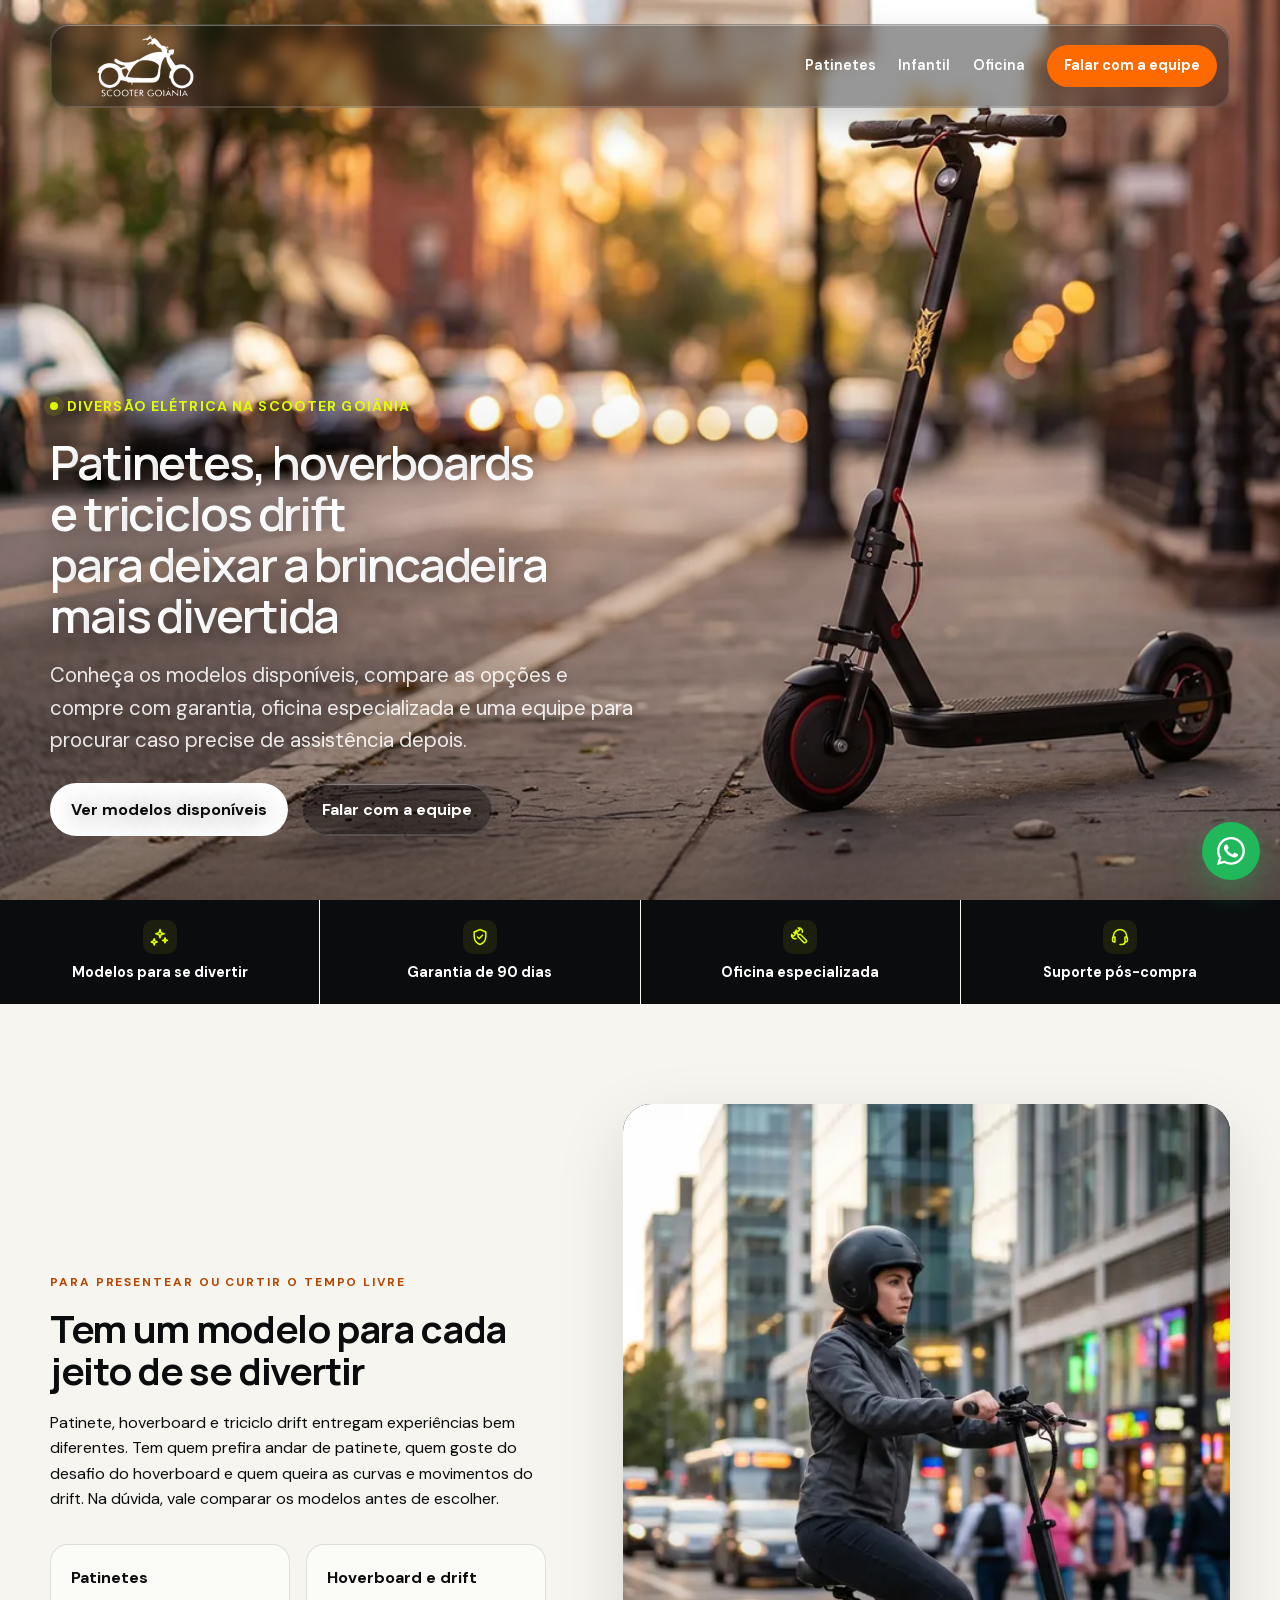
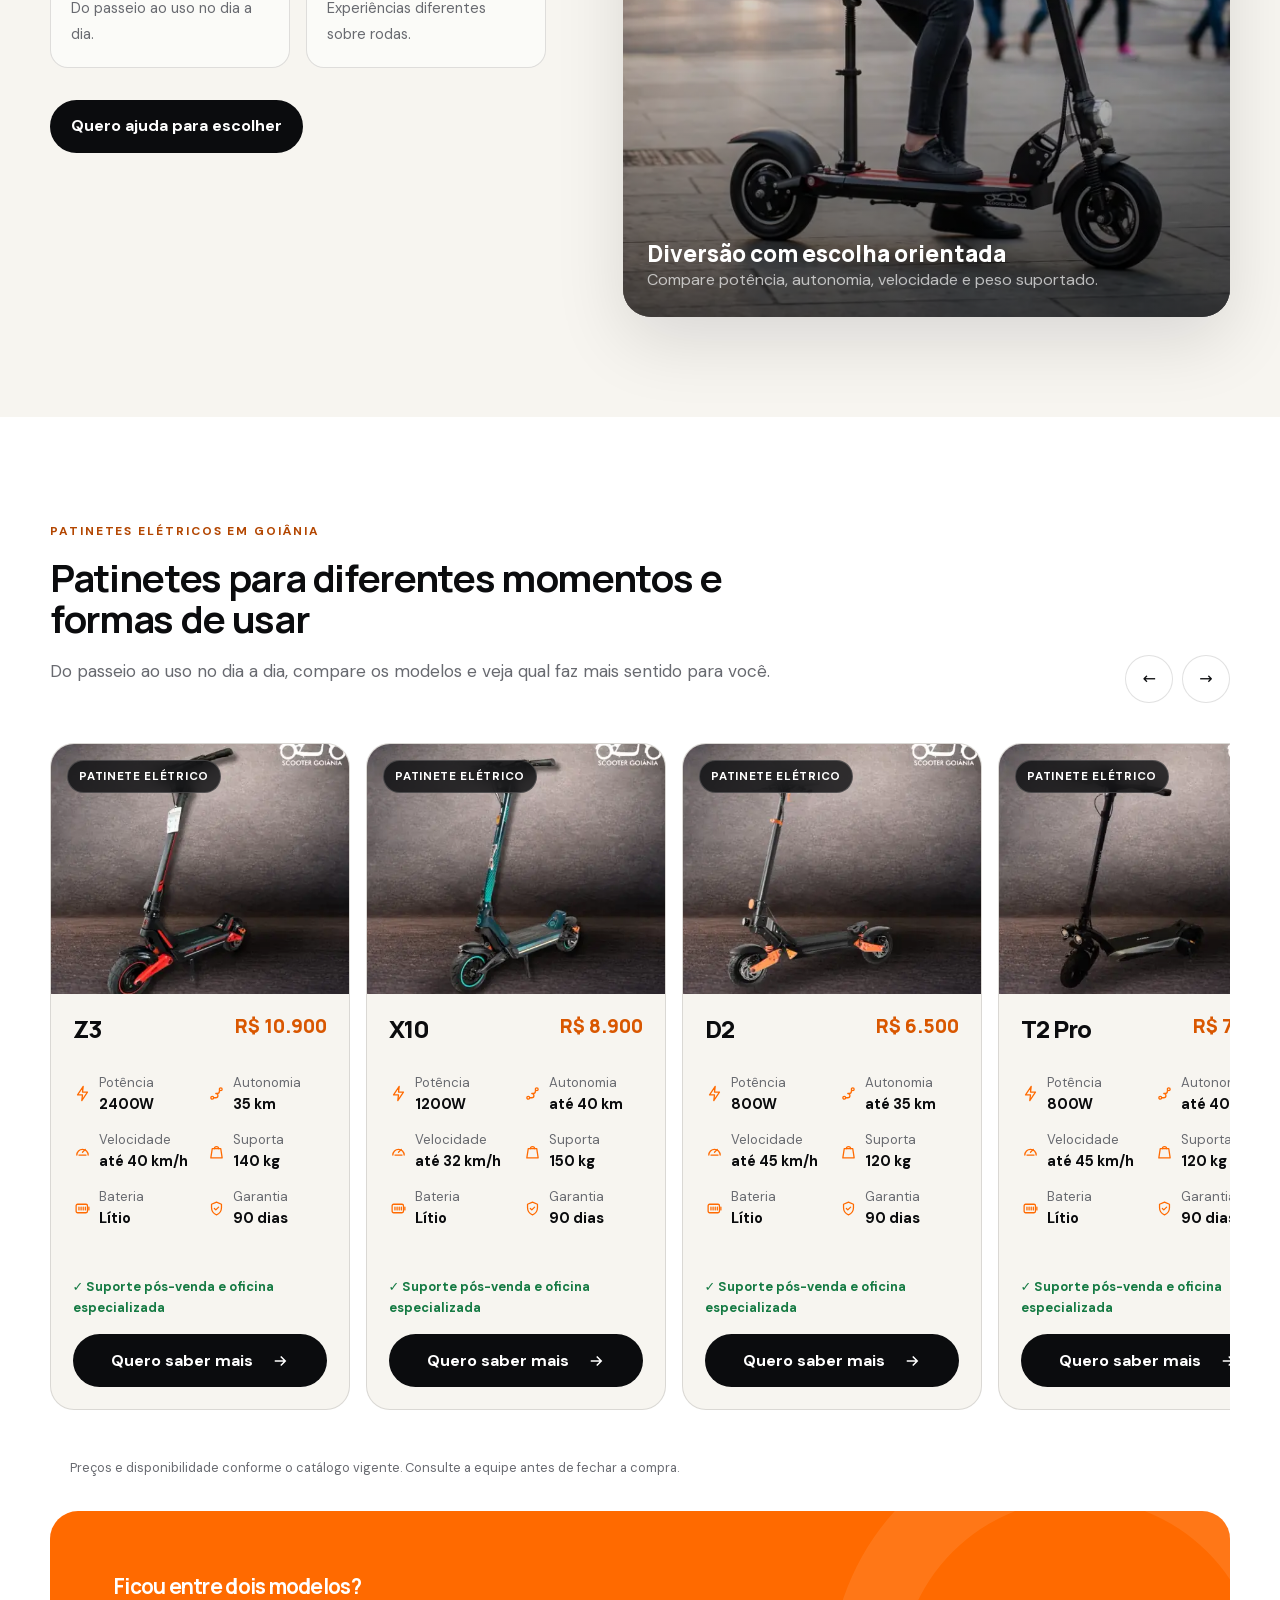
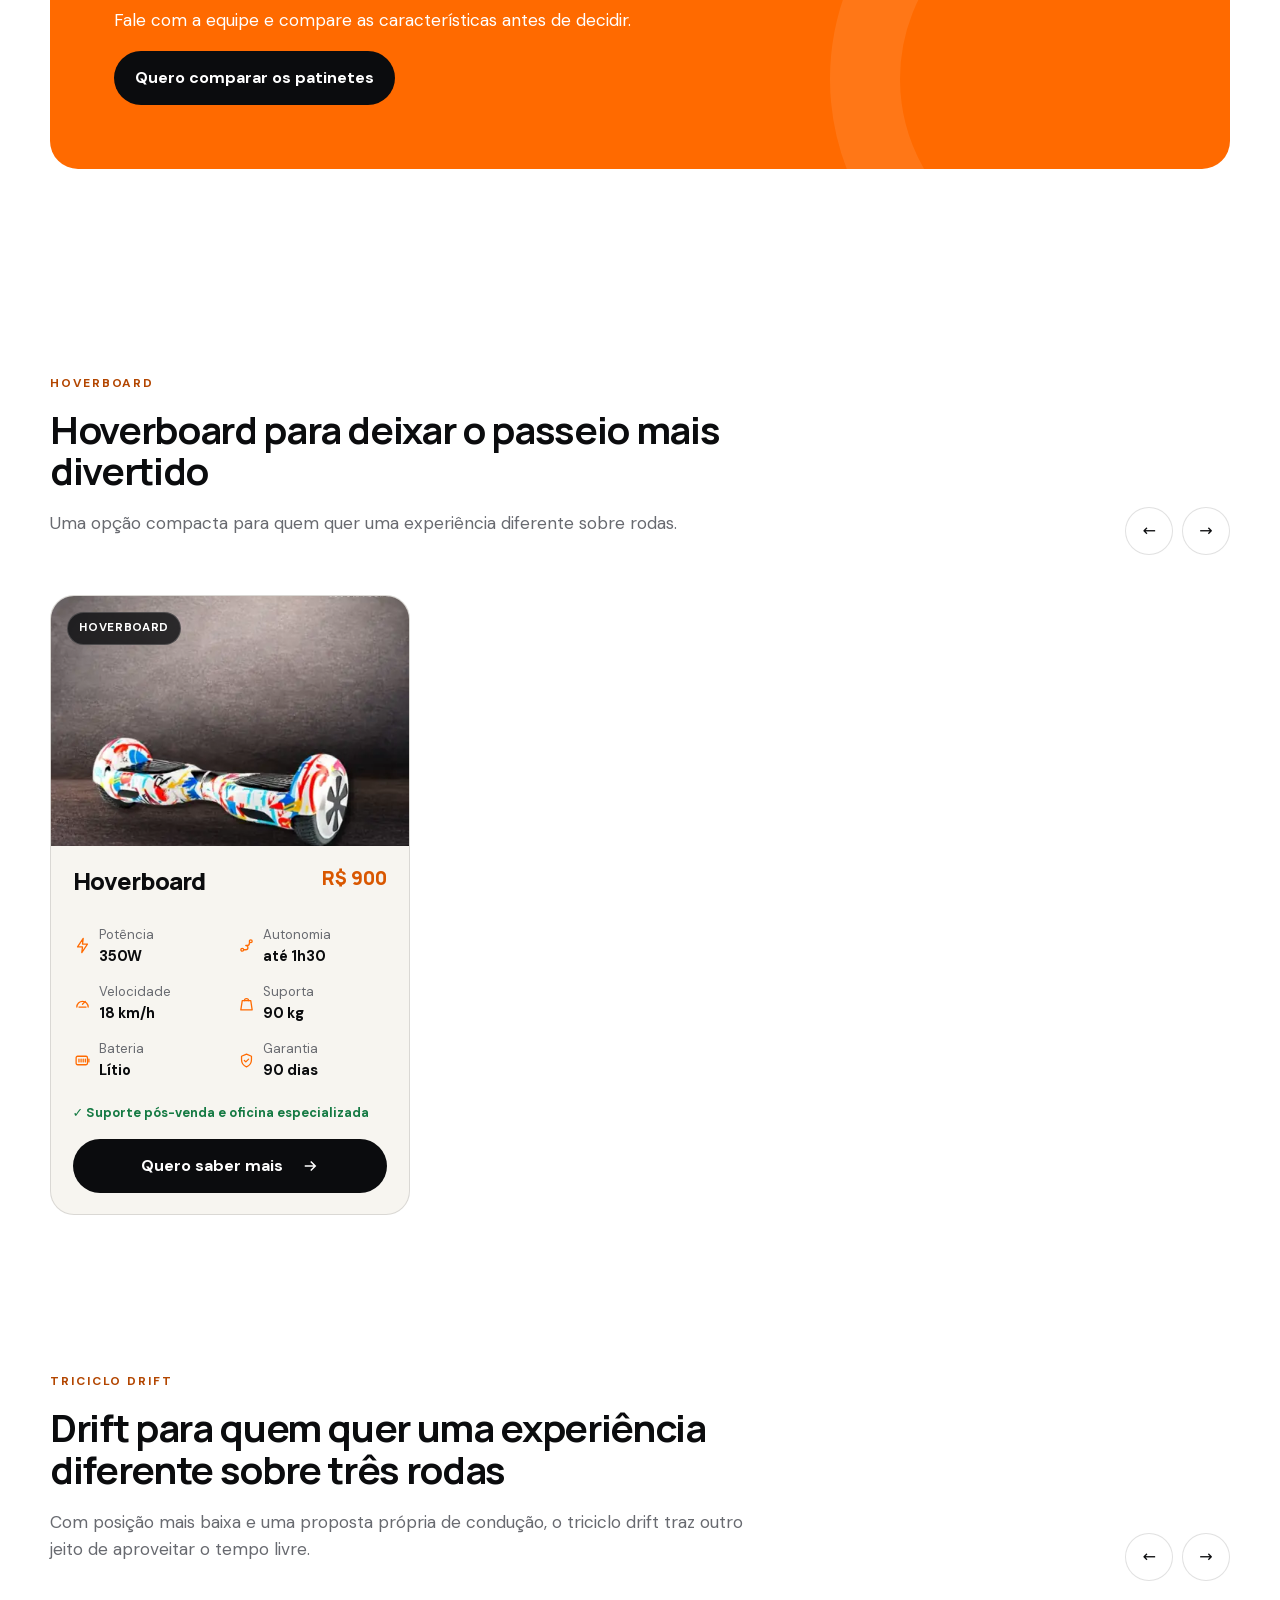
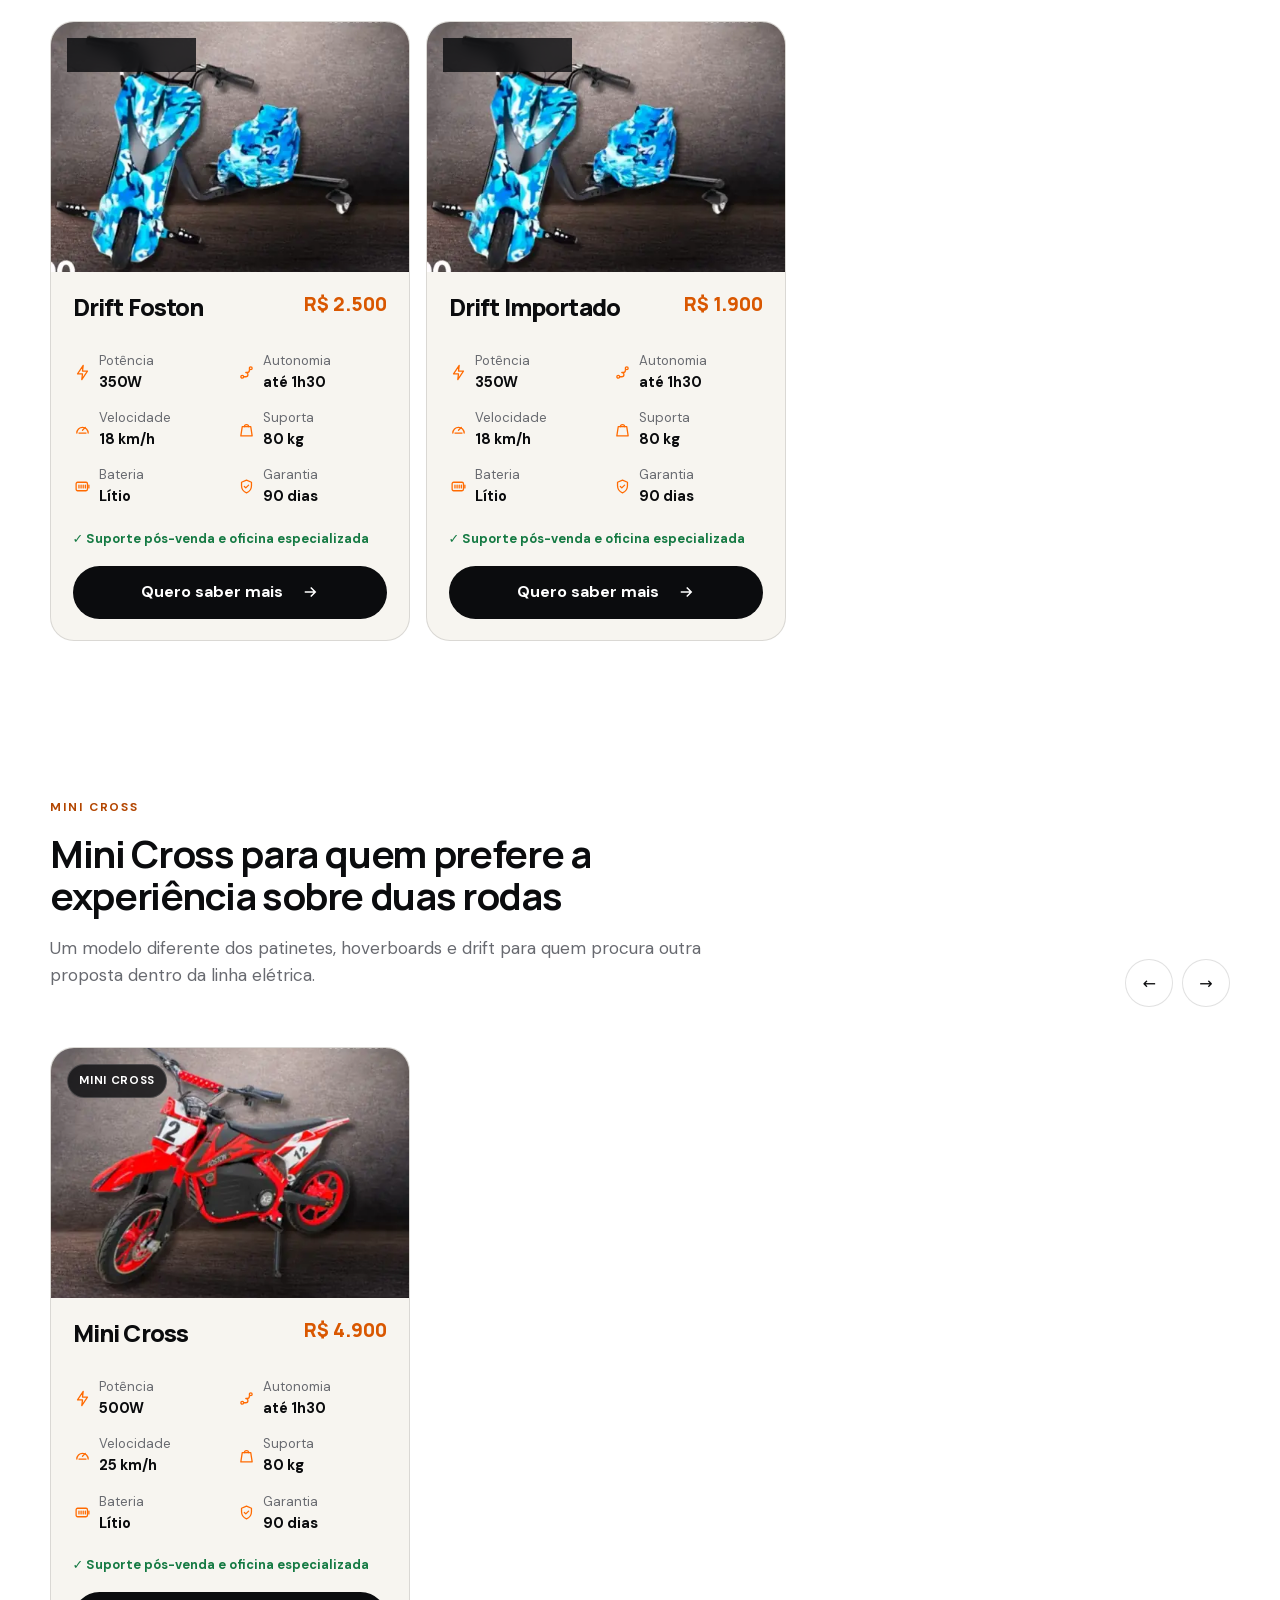
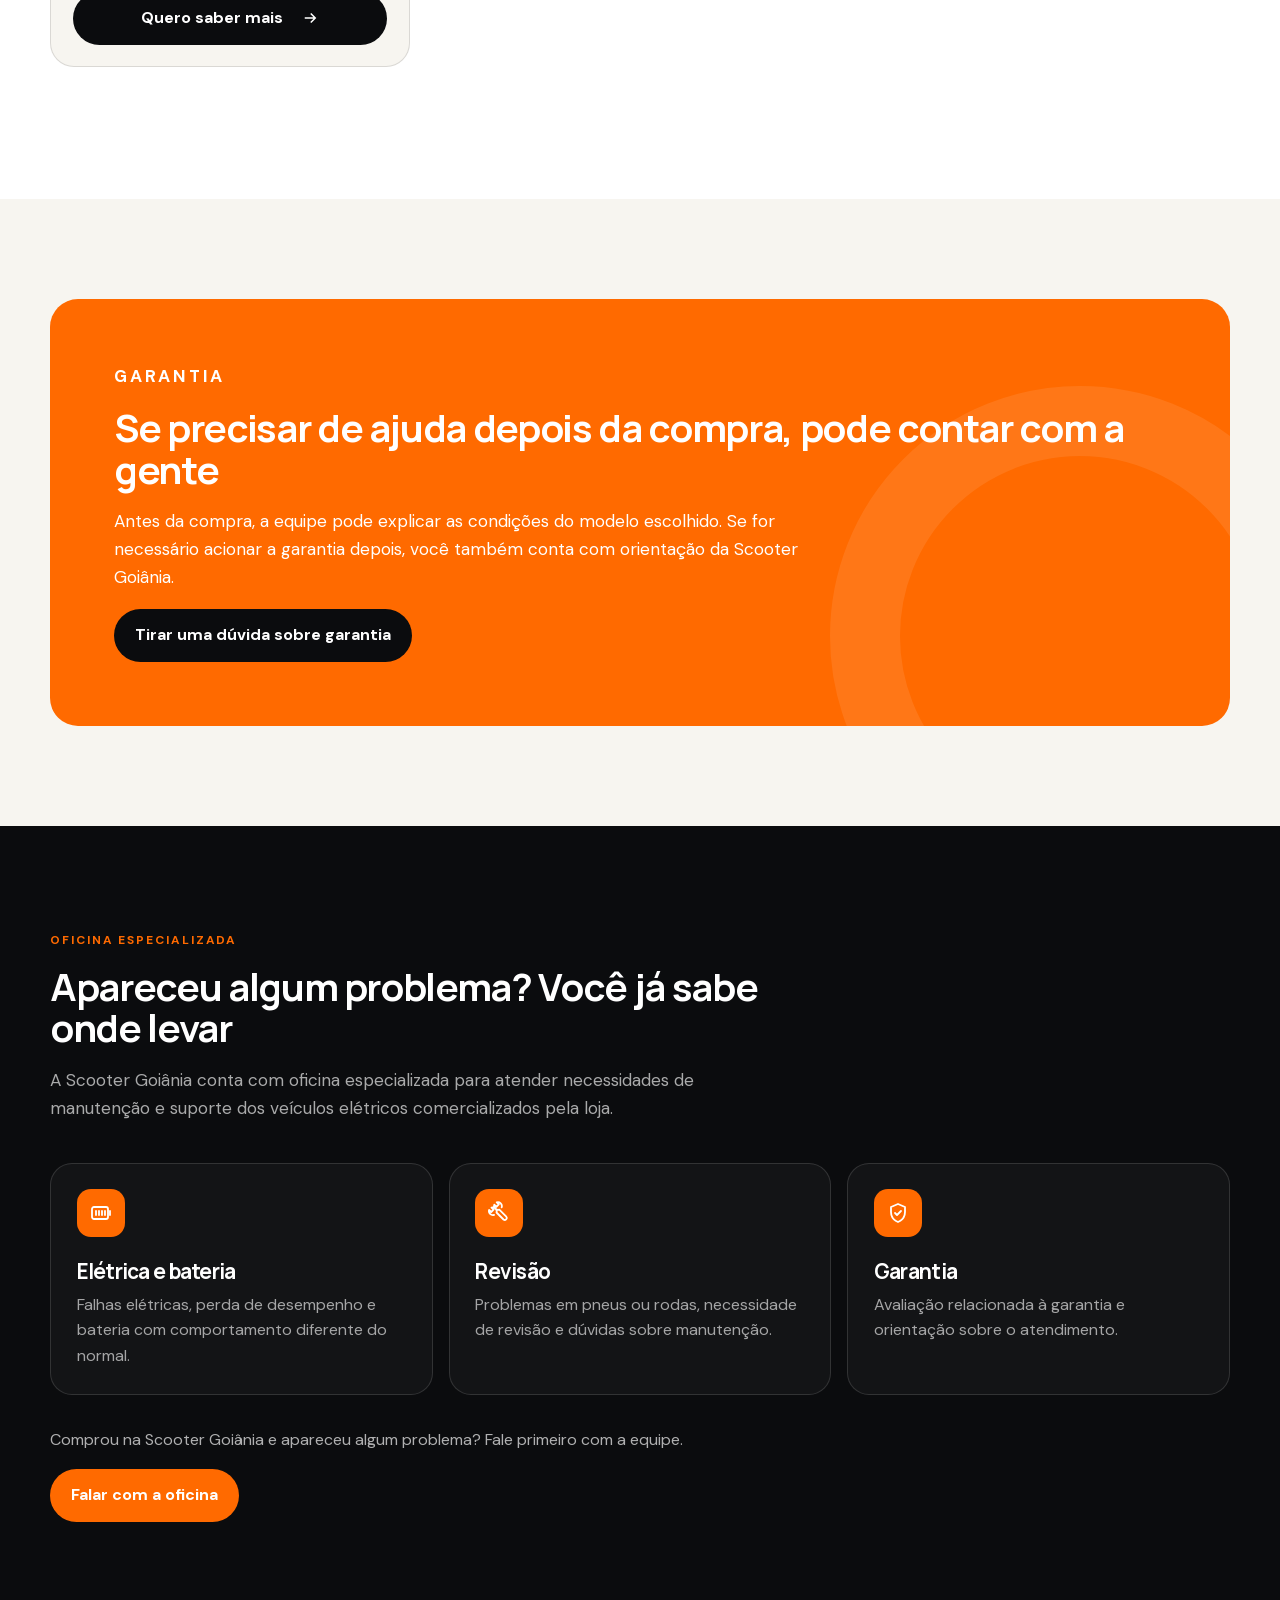
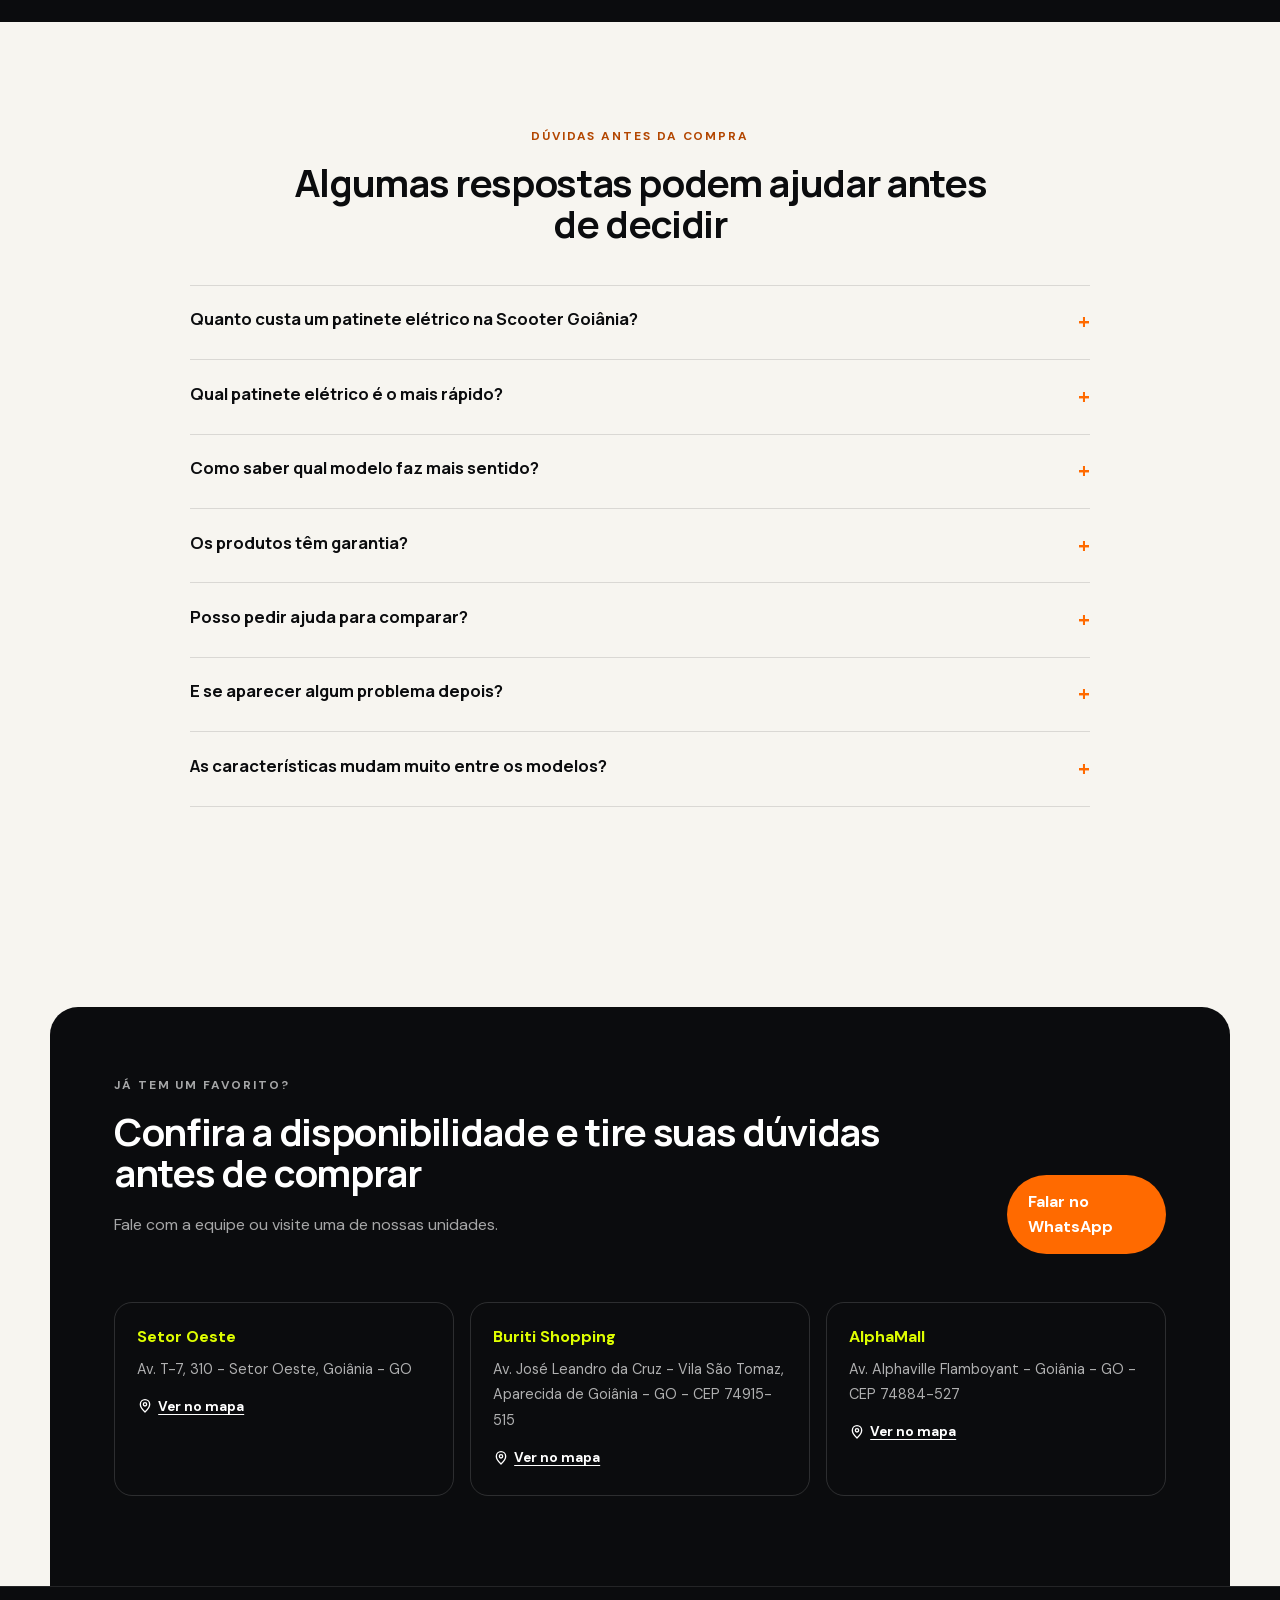
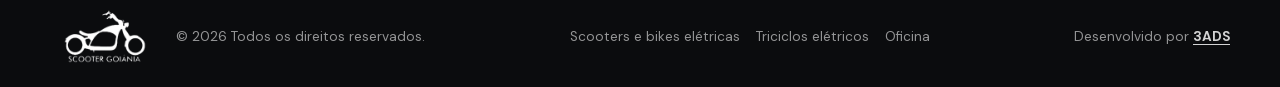
==== commit be03779a: "Adiciona Microsoft Clarity e verificacao do Google Search Console - Script do Clarity (ynzn3acpq9) n" ====
--- a/diversao-eletrica/index.html
+++ b/diversao-eletrica/index.html
@@ -33,6 +33,14 @@
   <link rel="apple-touch-icon" href="../assets/images/apple-touch-icon.png">
   <link rel="manifest" href="../site.webmanifest">
   <!-- build:jsonld --><script type="application/ld+json">{"@context":"https://schema.org","@graph":[{"@type":["Store","Organization"],"@id":"https://lp.scootergoiania.com.br/#organizacao","name":"Scooter Goiânia","url":"https://lp.scootergoiania.com.br/","logo":{"@type":"ImageObject","url":"https://lp.scootergoiania.com.br/assets/images/icon-512.png","width":512,"height":512},"image":"https://lp.scootergoiania.com.br/assets/images/og-scooters.jpg","description":"Loja de veículos elétricos em Goiânia: scooters, bikes, triciclos, patinetes, hoverboards e triciclos drift, com garantia, suporte pós-venda e oficina especializada.","telephone":"+55 62 99988-1098","priceRange":"R$ 900 – R$ 13.900","currenciesAccepted":"BRL","address":{"@type":"PostalAddress","streetAddress":"Av. T-7, 310","addressLocality":"Goiânia","addressRegion":"GO","addressCountry":"BR"},"areaServed":[{"@type":"City","name":"Goiânia"},{"@type":"City","name":"Aparecida de Goiânia"}],"department":[{"@type":"Store","name":"Scooter Goiânia — Setor Oeste","address":{"@type":"PostalAddress","streetAddress":"Av. T-7, 310","addressLocality":"Goiânia","addressRegion":"GO","addressCountry":"BR"},"parentOrganization":{"@id":"https://lp.scootergoiania.com.br/#organizacao"}},{"@type":"Store","name":"Scooter Goiânia — Buriti Shopping","address":{"@type":"PostalAddress","streetAddress":"Av. José Leandro da Cruz","addressLocality":"Aparecida de Goiânia","addressRegion":"GO","postalCode":"74915-515","addressCountry":"BR"},"parentOrganization":{"@id":"https://lp.scootergoiania.com.br/#organizacao"}},{"@type":"Store","name":"Scooter Goiânia — AlphaMall","address":{"@type":"PostalAddress","streetAddress":"Av. Alphaville Flamboyant","addressLocality":"Goiânia","addressRegion":"GO","postalCode":"74884-527","addressCountry":"BR"},"parentOrganization":{"@id":"https://lp.scootergoiania.com.br/#organizacao"}}],"contactPoint":[{"@type":"ContactPoint","contactType":"sales","telephone":"+55 62 99988-1098","availableLanguage":"pt-BR","url":"https://wa.me/5562999881098"},{"@type":"ContactPoint","contactType":"technical support","name":"Oficina Scooter Goiânia","telephone":"+55 62 99672-1097","availableLanguage":"pt-BR","url":"https://wa.me/5562996721097"}],"knowsAbout":["Scooter elétrica","Bike elétrica","Triciclo elétrico","Patinete elétrico","Hoverboard","Manutenção de veículos elétricos","Bateria de lítio"]},{"@type":"WebSite","@id":"https://lp.scootergoiania.com.br/#website","url":"https://lp.scootergoiania.com.br/","name":"Scooter Goiânia","inLanguage":"pt-BR","publisher":{"@id":"https://lp.scootergoiania.com.br/#organizacao"}},{"@type":"BreadcrumbList","@id":"https://lp.scootergoiania.com.br/diversao-eletrica/#breadcrumb","itemListElement":[{"@type":"ListItem","position":1,"name":"Início","item":"https://lp.scootergoiania.com.br/"},{"@type":"ListItem","position":2,"name":"Patinetes, hoverboards e drift","item":"https://lp.scootergoiania.com.br/diversao-eletrica/"}]},{"@type":"CollectionPage","@id":"https://lp.scootergoiania.com.br/diversao-eletrica/#webpage","url":"https://lp.scootergoiania.com.br/diversao-eletrica/","name":"Patinete Elétrico, Hoverboard e Drift em Goiânia | Scooter Goiânia","description":"Patinetes elétricos a partir de R$ 2.500, hoverboard, triciclo drift e Mini Cross em Goiânia. Compare potência, autonomia e velocidade, com garantia de 90 dias.","inLanguage":"pt-BR","isPartOf":{"@id":"https://lp.scootergoiania.com.br/#website"},"about":{"@id":"https://lp.scootergoiania.com.br/#organizacao"},"breadcrumb":{"@id":"https://lp.scootergoiania.com.br/diversao-eletrica/#breadcrumb"},"primaryImageOfPage":{"@type":"ImageObject","url":"https://lp.scootergoiania.com.br/assets/images/og-diversao.jpg","width":1200,"height":630},"dateModified":"2026-09-25"},{"@type":"ItemList","@id":"https://lp.scootergoiania.com.br/diversao-eletrica/#modelos","name":"Patinetes, hoverboards e drift","numberOfItems":14,"itemListElement":[{"@type":"ListItem","position":1,"item":{"@type":"Product","name":"Patinete elétrico Z3","sku":"z3","category":"Patinete elétrico","image":"https://lp.scootergoiania.com.br/assets/images/products/z3.webp","description":"Patinete elétrico Z3 com motor de 2400W, autonomia de 35 km, velocidade de até 40 km/h, capacidade de 140 kg, bateria de lítio e garantia de 90 dias.","additionalProperty":[{"@type":"PropertyValue","name":"Potência","value":"2400W"},{"@type":"PropertyValue","name":"Autonomia","value":"35 km"},{"@type":"PropertyValue","name":"Velocidade máxima","value":"até 40 km/h"},{"@type":"PropertyValue","name":"Peso suportado","value":"140 kg"},{"@type":"PropertyValue","name":"Bateria","value":"Lítio"},{"@type":"PropertyValue","name":"Garantia","value":"90 dias"}],"offers":{"@type":"Offer","price":"10900.00","priceCurrency":"BRL","url":"https://lp.scootergoiania.com.br/diversao-eletrica/#modelo-z3","seller":{"@id":"https://lp.scootergoiania.com.br/#organizacao"},"itemCondition":"https://schema.org/NewCondition"}}},{"@type":"ListItem","position":2,"item":{"@type":"Product","name":"Patinete elétrico X10","sku":"x10","category":"Patinete elétrico","image":"https://lp.scootergoiania.com.br/assets/images/products/x10.webp","description":"Patinete elétrico X10 com motor de 1200W, autonomia de até 40 km, velocidade de até 32 km/h, capacidade de 150 kg, bateria de lítio e garantia de 90 dias.","additionalProperty":[{"@type":"PropertyValue","name":"Potência","value":"1200W"},{"@type":"PropertyValue","name":"Autonomia","value":"até 40 km"},{"@type":"PropertyValue","name":"Velocidade máxima","value":"até 32 km/h"},{"@type":"PropertyValue","name":"Peso suportado","value":"150 kg"},{"@type":"PropertyValue","name":"Bateria","value":"Lítio"},{"@type":"PropertyValue","name":"Garantia","value":"90 dias"}],"offers":{"@type":"Offer","price":"8900.00","priceCurrency":"BRL","url":"https://lp.scootergoiania.com.br/diversao-eletrica/#modelo-x10","seller":{"@id":"https://lp.scootergoiania.com.br/#organizacao"},"itemCondition":"https://schema.org/NewCondition"}}},{"@type":"ListItem","position":3,"item":{"@type":"Product","name":"Patinete elétrico D2","sku":"d2","category":"Patinete elétrico","image":"https://lp.scootergoiania.com.br/assets/images/products/d2.webp","description":"Patinete elétrico D2 com motor de 800W, autonomia de até 35 km, velocidade de até 45 km/h, capacidade de 120 kg, bateria de lítio e garantia de 90 dias.","additionalProperty":[{"@type":"PropertyValue","name":"Potência","value":"800W"},{"@type":"PropertyValue","name":"Autonomia","value":"até 35 km"},{"@type":"PropertyValue","name":"Velocidade máxima","value":"até 45 km/h"},{"@type":"PropertyValue","name":"Peso suportado","value":"120 kg"},{"@type":"PropertyValue","name":"Bateria","value":"Lítio"},{"@type":"PropertyValue","name":"Garantia","value":"90 dias"}],"offers":{"@type":"Offer","price":"6500.00","priceCurrency":"BRL","url":"https://lp.scootergoiania.com.br/diversao-eletrica/#modelo-d2","seller":{"@id":"https://lp.scootergoiania.com.br/#organizacao"},"itemCondition":"https://schema.org/NewCondition"}}},{"@type":"ListItem","position":4,"item":{"@type":"Product","name":"Patinete elétrico T2 Pro","sku":"t2-pro","category":"Patinete elétrico","image":"https://lp.scootergoiania.com.br/assets/images/products/t2-pro.webp","description":"Patinete elétrico T2 Pro com motor de 800W, autonomia de até 40 km, velocidade de até 45 km/h, capacidade de 120 kg, bateria de lítio e garantia de 90 dias.","additionalProperty":[{"@type":"PropertyValue","name":"Potência","value":"800W"},{"@type":"PropertyValue","name":"Autonomia","value":"até 40 km"},{"@type":"PropertyValue","name":"Velocidade máxima","value":"até 45 km/h"},{"@type":"PropertyValue","name":"Peso suportado","value":"120 kg"},{"@type":"PropertyValue","name":"Bateria","value":"Lítio"},{"@type":"PropertyValue","name":"Garantia","value":"90 dias"}],"offers":{"@type":"Offer","price":"7000.00","priceCurrency":"BRL","url":"https://lp.scootergoiania.com.br/diversao-eletrica/#modelo-t2-pro","seller":{"@id":"https://lp.scootergoiania.com.br/#organizacao"},"itemCondition":"https://schema.org/NewCondition"}}},{"@type":"ListItem","position":5,"item":{"@type":"Product","name":"Patinete elétrico S9 Pro","sku":"s9-pro","category":"Patinete elétrico","image":"https://lp.scootergoiania.com.br/assets/images/products/s9-pro.webp","description":"Patinete elétrico S9 Pro com motor de 300W, autonomia de 30 km, velocidade de 25 km/h, capacidade de 100 kg, bateria de lítio e garantia de 90 dias.","additionalProperty":[{"@type":"PropertyValue","name":"Potência","value":"300W"},{"@type":"PropertyValue","name":"Autonomia","value":"30 km"},{"@type":"PropertyValue","name":"Velocidade máxima","value":"25 km/h"},{"@type":"PropertyValue","name":"Peso suportado","value":"100 kg"},{"@type":"PropertyValue","name":"Bateria","value":"Lítio"},{"@type":"PropertyValue","name":"Garantia","value":"90 dias"}],"offers":{"@type":"Offer","price":"3200.00","priceCurrency":"BRL","url":"https://lp.scootergoiania.com.br/diversao-eletrica/#modelo-s9-pro","seller":{"@id":"https://lp.scootergoiania.com.br/#organizacao"},"itemCondition":"https://schema.org/NewCondition"}}},{"@type":"ListItem","position":6,"item":{"@type":"Product","name":"Patinete elétrico S9","sku":"s9","category":"Patinete elétrico","image":"https://lp.scootergoiania.com.br/assets/images/products/s9.webp","description":"Patinete elétrico S9 com motor de 300W, autonomia de 20 km, velocidade de 25 km/h, capacidade de 100 kg, bateria de lítio e garantia de 90 dias.","additionalProperty":[{"@type":"PropertyValue","name":"Potência","value":"300W"},{"@type":"PropertyValue","name":"Autonomia","value":"20 km"},{"@type":"PropertyValue","name":"Velocidade máxima","value":"25 km/h"},{"@type":"PropertyValue","name":"Peso suportado","value":"100 kg"},{"@type":"PropertyValue","name":"Bateria","value":"Lítio"},{"@type":"PropertyValue","name":"Garantia","value":"90 dias"}],"offers":{"@type":"Offer","price":"2900.00","priceCurrency":"BRL","url":"https://lp.scootergoiania.com.br/diversao-eletrica/#modelo-s9","seller":{"@id":"https://lp.scootergoiania.com.br/#organizacao"},"itemCondition":"https://schema.org/NewCondition"}}},{"@type":"ListItem","position":7,"item":{"@type":"Product","name":"Patinete elétrico M365 sem banco","sku":"m365","category":"Patinete elétrico","image":"https://lp.scootergoiania.com.br/assets/images/products/m365.webp","description":"Patinete elétrico M365 sem banco com motor de 350W, autonomia de até 20 km, velocidade de 20 km/h, capacidade de 120 kg, bateria de lítio e garantia de 90 dias.","additionalProperty":[{"@type":"PropertyValue","name":"Potência","value":"350W"},{"@type":"PropertyValue","name":"Autonomia","value":"até 20 km"},{"@type":"PropertyValue","name":"Velocidade máxima","value":"20 km/h"},{"@type":"PropertyValue","name":"Peso suportado","value":"120 kg"},{"@type":"PropertyValue","name":"Bateria","value":"Lítio"},{"@type":"PropertyValue","name":"Garantia","value":"90 dias"}],"offers":{"@type":"Offer","price":"2500.00","priceCurrency":"BRL","url":"https://lp.scootergoiania.com.br/diversao-eletrica/#modelo-m365","seller":{"@id":"https://lp.scootergoiania.com.br/#organizacao"},"itemCondition":"https://schema.org/NewCondition"}}},{"@type":"ListItem","position":8,"item":{"@type":"Product","name":"Patinete elétrico M365 com banco","sku":"m365-banco","category":"Patinete elétrico","image":"https://lp.scootergoiania.com.br/assets/images/products/m365-banco.webp","description":"Patinete elétrico M365 com banco com motor de 350W, autonomia de até 20 km, velocidade de 20 km/h, capacidade de 120 kg, bateria de lítio e garantia de 90 dias.","additionalProperty":[{"@type":"PropertyValue","name":"Potência","value":"350W"},{"@type":"PropertyValue","name":"Autonomia","value":"até 20 km"},{"@type":"PropertyValue","name":"Velocidade máxima","value":"20 km/h"},{"@type":"PropertyValue","name":"Peso suportado","value":"120 kg"},{"@type":"PropertyValue","name":"Bateria","value":"Lítio"},{"@type":"PropertyValue","name":"Garantia","value":"90 dias"}],"offers":{"@type":"Offer","price":"2700.00","priceCurrency":"BRL","url":"https://lp.scootergoiania.com.br/diversao-eletrica/#modelo-m365-banco","seller":{"@id":"https://lp.scootergoiania.com.br/#organizacao"},"itemCondition":"https://schema.org/NewCondition"}}},{"@type":"ListItem","position":9,"item":{"@type":"Product","name":"Patinete elétrico T10","sku":"t10","category":"Patinete elétrico","image":"https://lp.scootergoiania.com.br/assets/images/products/t10.webp","description":"Patinete elétrico T10 com motor de 800W, autonomia de 35 km, velocidade de até 40 km/h, capacidade de 120 kg, bateria de lítio e garantia de 90 dias.","additionalProperty":[{"@type":"PropertyValue","name":"Potência","value":"800W"},{"@type":"PropertyValue","name":"Autonomia","value":"35 km"},{"@type":"PropertyValue","name":"Velocidade máxima","value":"até 40 km/h"},{"@type":"PropertyValue","name":"Peso suportado","value":"120 kg"},{"@type":"PropertyValue","name":"Bateria","value":"Lítio"},{"@type":"PropertyValue","name":"Garantia","value":"90 dias"}],"offers":{"@type":"Offer","price":"4900.00","priceCurrency":"BRL","url":"https://lp.scootergoiania.com.br/diversao-eletrica/#modelo-t10","seller":{"@id":"https://lp.scootergoiania.com.br/#organizacao"},"itemCondition":"https://schema.org/NewCondition"}}},{"@type":"ListItem","position":10,"item":{"@type":"Product","name":"Patinete elétrico T11","sku":"t11","category":"Patinete elétrico","image":"https://lp.scootergoiania.com.br/assets/images/products/t11.webp","description":"Patinete elétrico T11 com motor de 800W, autonomia de 35 km, velocidade de até 40 km/h, capacidade de 120 kg, bateria de lítio e garantia de 90 dias.","additionalProperty":[{"@type":"PropertyValue","name":"Potência","value":"800W"},{"@type":"PropertyValue","name":"Autonomia","value":"35 km"},{"@type":"PropertyValue","name":"Velocidade máxima","value":"até 40 km/h"},{"@type":"PropertyValue","name":"Peso suportado","value":"120 kg"},{"@type":"PropertyValue","name":"Bateria","value":"Lítio"},{"@type":"PropertyValue","name":"Garantia","value":"90 dias"}],"offers":{"@type":"Offer","price":"4900.00","priceCurrency":"BRL","url":"https://lp.scootergoiania.com.br/diversao-eletrica/#modelo-t11","seller":{"@id":"https://lp.scootergoiania.com.br/#organizacao"},"itemCondition":"https://schema.org/NewCondition"}}},{"@type":"ListItem","position":11,"item":{"@type":"Product","name":"Hoverboard Hoverboard","sku":"hoverboard","category":"Hoverboard","image":"https://lp.scootergoiania.com.br/assets/images/products/hoverboard.webp","description":"Hoverboard Hoverboard com motor de 350W, autonomia de até 1h30, velocidade de 18 km/h, capacidade de 90 kg, bateria de lítio e garantia de 90 dias.","additionalProperty":[{"@type":"PropertyValue","name":"Potência","value":"350W"},{"@type":"PropertyValue","name":"Autonomia","value":"até 1h30"},{"@type":"PropertyValue","name":"Velocidade máxima","value":"18 km/h"},{"@type":"PropertyValue","name":"Peso suportado","value":"90 kg"},{"@type":"PropertyValue","name":"Bateria","value":"Lítio"},{"@type":"PropertyValue","name":"Garantia","value":"90 dias"}],"offers":{"@type":"Offer","price":"900.00","priceCurrency":"BRL","url":"https://lp.scootergoiania.com.br/diversao-eletrica/#modelo-hoverboard","seller":{"@id":"https://lp.scootergoiania.com.br/#organizacao"},"itemCondition":"https://schema.org/NewCondition"}}},{"@type":"ListItem","position":12,"item":{"@type":"Product","name":"Triciclo drift Drift Foston","sku":"drift","category":"Triciclo drift","image":"https://lp.scootergoiania.com.br/assets/images/products/drift.webp","description":"Triciclo drift Drift Foston com motor de 350W, autonomia de até 1h30, velocidade de 18 km/h, capacidade de 80 kg, bateria de lítio e garantia de 90 dias.","additionalProperty":[{"@type":"PropertyValue","name":"Potência","value":"350W"},{"@type":"PropertyValue","name":"Autonomia","value":"até 1h30"},{"@type":"PropertyValue","name":"Velocidade máxima","value":"18 km/h"},{"@type":"PropertyValue","name":"Peso suportado","value":"80 kg"},{"@type":"PropertyValue","name":"Bateria","value":"Lítio"},{"@type":"PropertyValue","name":"Garantia","value":"90 dias"}],"offers":{"@type":"Offer","price":"2500.00","priceCurrency":"BRL","url":"https://lp.scootergoiania.com.br/diversao-eletrica/#modelo-drift","seller":{"@id":"https://lp.scootergoiania.com.br/#organizacao"},"itemCondition":"https://schema.org/NewCondition"}}},{"@type":"ListItem","position":13,"item":{"@type":"Product","name":"Triciclo drift Drift Importado","sku":"drift-importado","category":"Triciclo drift","image":"https://lp.scootergoiania.com.br/assets/images/products/drift.webp","description":"Triciclo drift Drift Importado com motor de 350W, autonomia de até 1h30, velocidade de 18 km/h, capacidade de 80 kg, bateria de lítio e garantia de 90 dias.","additionalProperty":[{"@type":"PropertyValue","name":"Potência","value":"350W"},{"@type":"PropertyValue","name":"Autonomia","value":"até 1h30"},{"@type":"PropertyValue","name":"Velocidade máxima","value":"18 km/h"},{"@type":"PropertyValue","name":"Peso suportado","value":"80 kg"},{"@type":"PropertyValue","name":"Bateria","value":"Lítio"},{"@type":"PropertyValue","name":"Garantia","value":"90 dias"}],"offers":{"@type":"Offer","price":"1900.00","priceCurrency":"BRL","url":"https://lp.scootergoiania.com.br/diversao-eletrica/#modelo-drift-importado","seller":{"@id":"https://lp.scootergoiania.com.br/#organizacao"},"itemCondition":"https://schema.org/NewCondition"}}},{"@type":"ListItem","position":14,"item":{"@type":"Product","name":"Mini Cross Mini Cross","sku":"mini-cross","category":"Mini Cross","image":"https://lp.scootergoiania.com.br/assets/images/products/mini-cross.webp","description":"Mini Cross Mini Cross com motor de 500W, autonomia de até 1h30, velocidade de 25 km/h, capacidade de 80 kg, bateria de lítio e garantia de 90 dias.","additionalProperty":[{"@type":"PropertyValue","name":"Potência","value":"500W"},{"@type":"PropertyValue","name":"Autonomia","value":"até 1h30"},{"@type":"PropertyValue","name":"Velocidade máxima","value":"25 km/h"},{"@type":"PropertyValue","name":"Peso suportado","value":"80 kg"},{"@type":"PropertyValue","name":"Bateria","value":"Lítio"},{"@type":"PropertyValue","name":"Garantia","value":"90 dias"}],"offers":{"@type":"Offer","price":"4900.00","priceCurrency":"BRL","url":"https://lp.scootergoiania.com.br/diversao-eletrica/#modelo-mini-cross","seller":{"@id":"https://lp.scootergoiania.com.br/#organizacao"},"itemCondition":"https://schema.org/NewCondition"}}}]},{"@type":"FAQPage","@id":"https://lp.scootergoiania.com.br/diversao-eletrica/#faq","mainEntity":[{"@type":"Question","name":"Quanto custa um patinete elétrico na Scooter Goiânia?","acceptedAnswer":{"@type":"Answer","text":"No catálogo atual, os patinetes elétricos vão de R$ 2.500 (M365 sem banco) a R$ 10.900 (Z3, com 2400W). O hoverboard custa R$ 900 e os triciclos drift partem de R$ 1.900. Confirme valores e disponibilidade com a equipe."}},{"@type":"Question","name":"Qual patinete elétrico é o mais rápido?","acceptedAnswer":{"@type":"Answer","text":"Os modelos D2 e T2 Pro informam até 45 km/h. O Z3, com motor de 2400W, chega a até 40 km/h."}},{"@type":"Question","name":"Como saber qual modelo faz mais sentido?","acceptedAnswer":{"@type":"Answer","text":"Compare o tipo de produto, peso suportado, autonomia, velocidade e as características informadas na ficha."}},{"@type":"Question","name":"Os produtos têm garantia?","acceptedAnswer":{"@type":"Answer","text":"Sim. Os modelos desta página informam garantia de 90 dias."}},{"@type":"Question","name":"Posso pedir ajuda para comparar?","acceptedAnswer":{"@type":"Answer","text":"Sim. Se estiver entre dois produtos, fale com a equipe e peça ajuda para entender as diferenças."}},{"@type":"Question","name":"E se aparecer algum problema depois?","acceptedAnswer":{"@type":"Answer","text":"Você pode procurar a Scooter Goiânia. A loja conta com suporte pós-venda e oficina especializada."}},{"@type":"Question","name":"As características mudam muito entre os modelos?","acceptedAnswer":{"@type":"Answer","text":"Sim. Mesmo produtos da mesma categoria podem mudar em potência, autonomia, capacidade e configuração."}}]}]}</script><!-- /build:jsonld -->
+  <!-- Microsoft Clarity -->
+  <script type="text/javascript">
+    (function(c,l,a,r,i,t,y){
+        c[a]=c[a]||function(){(c[a].q=c[a].q||[]).push(arguments)};
+        t=l.createElement(r);t.async=1;t.src="https://www.clarity.ms/tag/"+i;
+        y=l.getElementsByTagName(r)[0];y.parentNode.insertBefore(t,y);
+    })(window, document, "clarity", "script", "ynzn3acpq9");
+  </script>
 </head>
 <body>
   <!-- build:sprite --><svg class="icon-sprite" aria-hidden="true" focusable="false"><symbol id="i-arrow" viewBox="0 0 24 24"><path d="M5 12h14M13 6l6 6-6 6"/></symbol><symbol id="i-battery" viewBox="0 0 24 24"><rect x="3" y="6" width="16" height="12" rx="2"/><path d="M21 10v4M7 10v4m3-4v4m3-4v4m3-4v4"/></symbol><symbol id="i-bolt" viewBox="0 0 24 24"><path d="m13 2-8 12h7l-1 8 8-12h-7l1-8Z"/></symbol><symbol id="i-headset" viewBox="0 0 24 24"><path d="M4 13v-2a8 8 0 0 1 16 0v2"/><path d="M6 18H5a2 2 0 0 1-2-2v-2a2 2 0 0 1 2-2h1v6Zm12 0h1a2 2 0 0 0 2-2v-2a2 2 0 0 0-2-2h-1v6ZM18 18c0 2-2 3-4 3h-2"/></symbol><symbol id="i-pin" viewBox="0 0 24 24"><path d="M12 21s-7-6.2-7-11.5A7 7 0 0 1 19 9.5C19 14.8 12 21 12 21Z"/><circle cx="12" cy="9.5" r="2.5"/></symbol><symbol id="i-route" viewBox="0 0 24 24"><circle cx="6" cy="18" r="2"/><circle cx="18" cy="6" r="2"/><path d="M8 18h3a3 3 0 0 0 0-6h2a3 3 0 0 0 3-3V8"/></symbol><symbol id="i-shield" viewBox="0 0 24 24"><path d="M12 3 5 6v5c0 4.6 2.9 8.3 7 10 4.1-1.7 7-5.4 7-10V6l-7-3Z"/><path d="m9 12 2 2 4-4"/></symbol><symbol id="i-sparkles" viewBox="0 0 24 24"><path d="m12 3 1.2 3.8L17 8l-3.8 1.2L12 13l-1.2-3.8L7 8l3.8-1.2L12 3Zm6 10 .8 2.2L21 16l-2.2.8L18 19l-.8-2.2L15 16l2.2-.8L18 13ZM5 14l.9 2.6L8.5 18l-2.6.9L5 21.5l-.9-2.6-2.6-.9 2.6-1.4L5 14Z"/></symbol><symbol id="i-speed" viewBox="0 0 24 24"><path d="M4 17a8 8 0 1 1 16 0"/><path d="m12 13 4-4M7 17h10"/></symbol><symbol id="i-tools" viewBox="0 0 24 24"><path d="M14.7 6.3a4 4 0 0 0-5-5l2.1 2.1-2.4 2.4-2.1-2.1a4 4 0 0 0 5 5l7 7a2 2 0 0 1-2.8 2.8l-7-7a4 4 0 0 0-5-5l2.1 2.1-2.4 2.4-2.1-2.1a4 4 0 0 0 5 5"/></symbol><symbol id="i-weight" viewBox="0 0 24 24"><path d="M6 8h12l2 13H4L6 8Z"/><path d="M9 8a3 3 0 0 1 6 0"/></symbol></svg><!-- /build:sprite -->
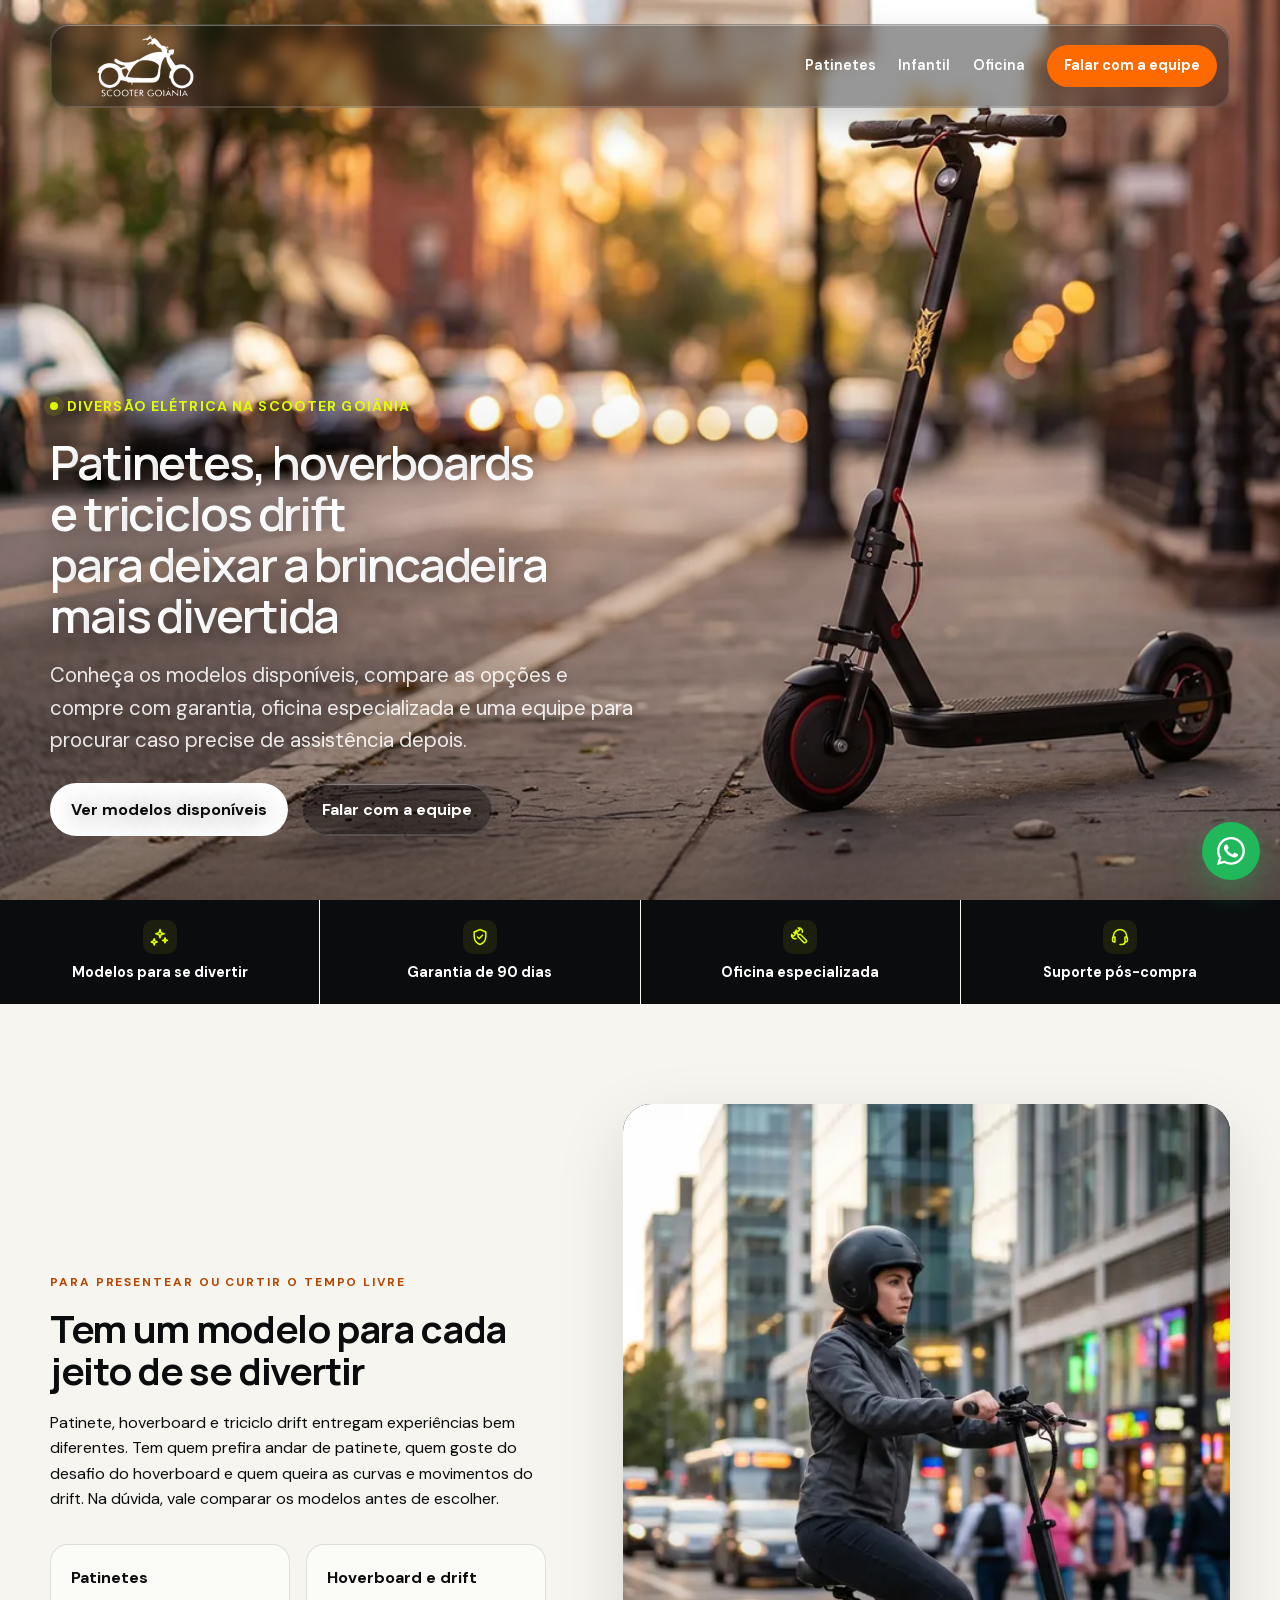
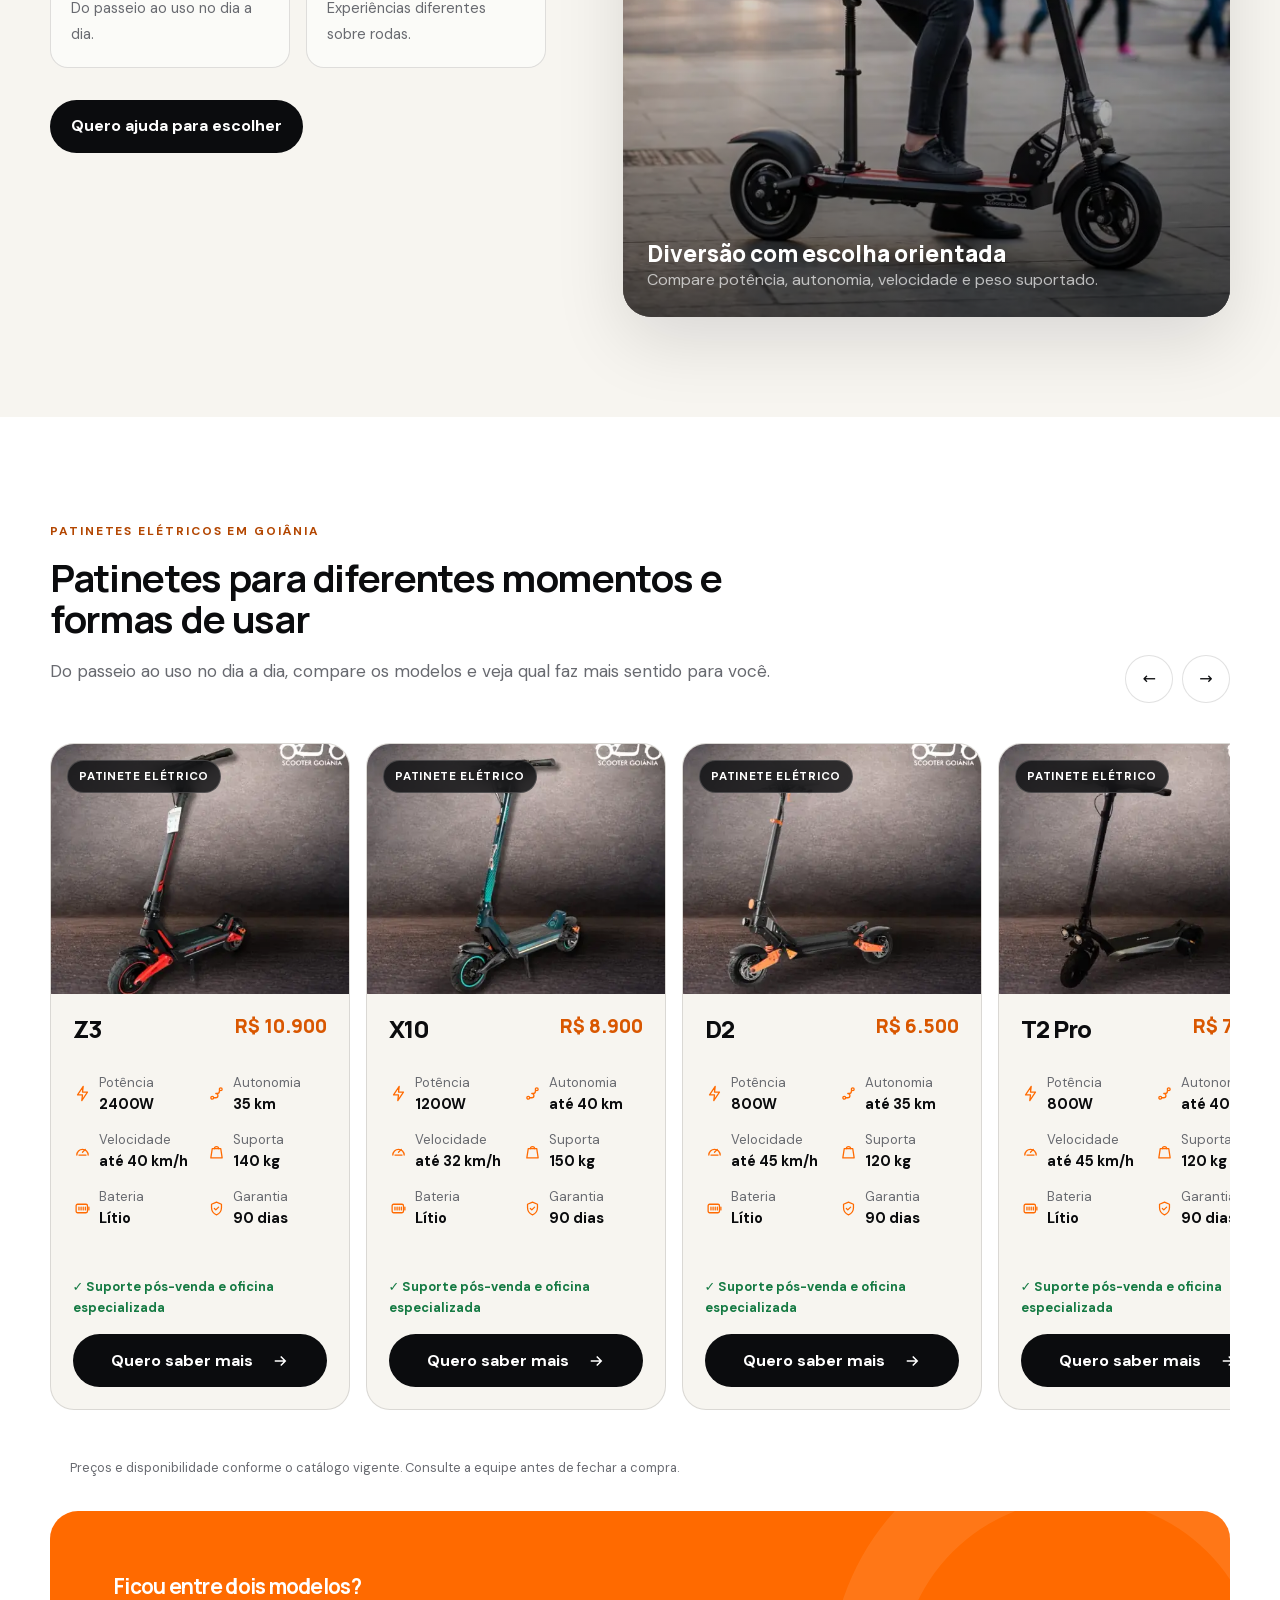
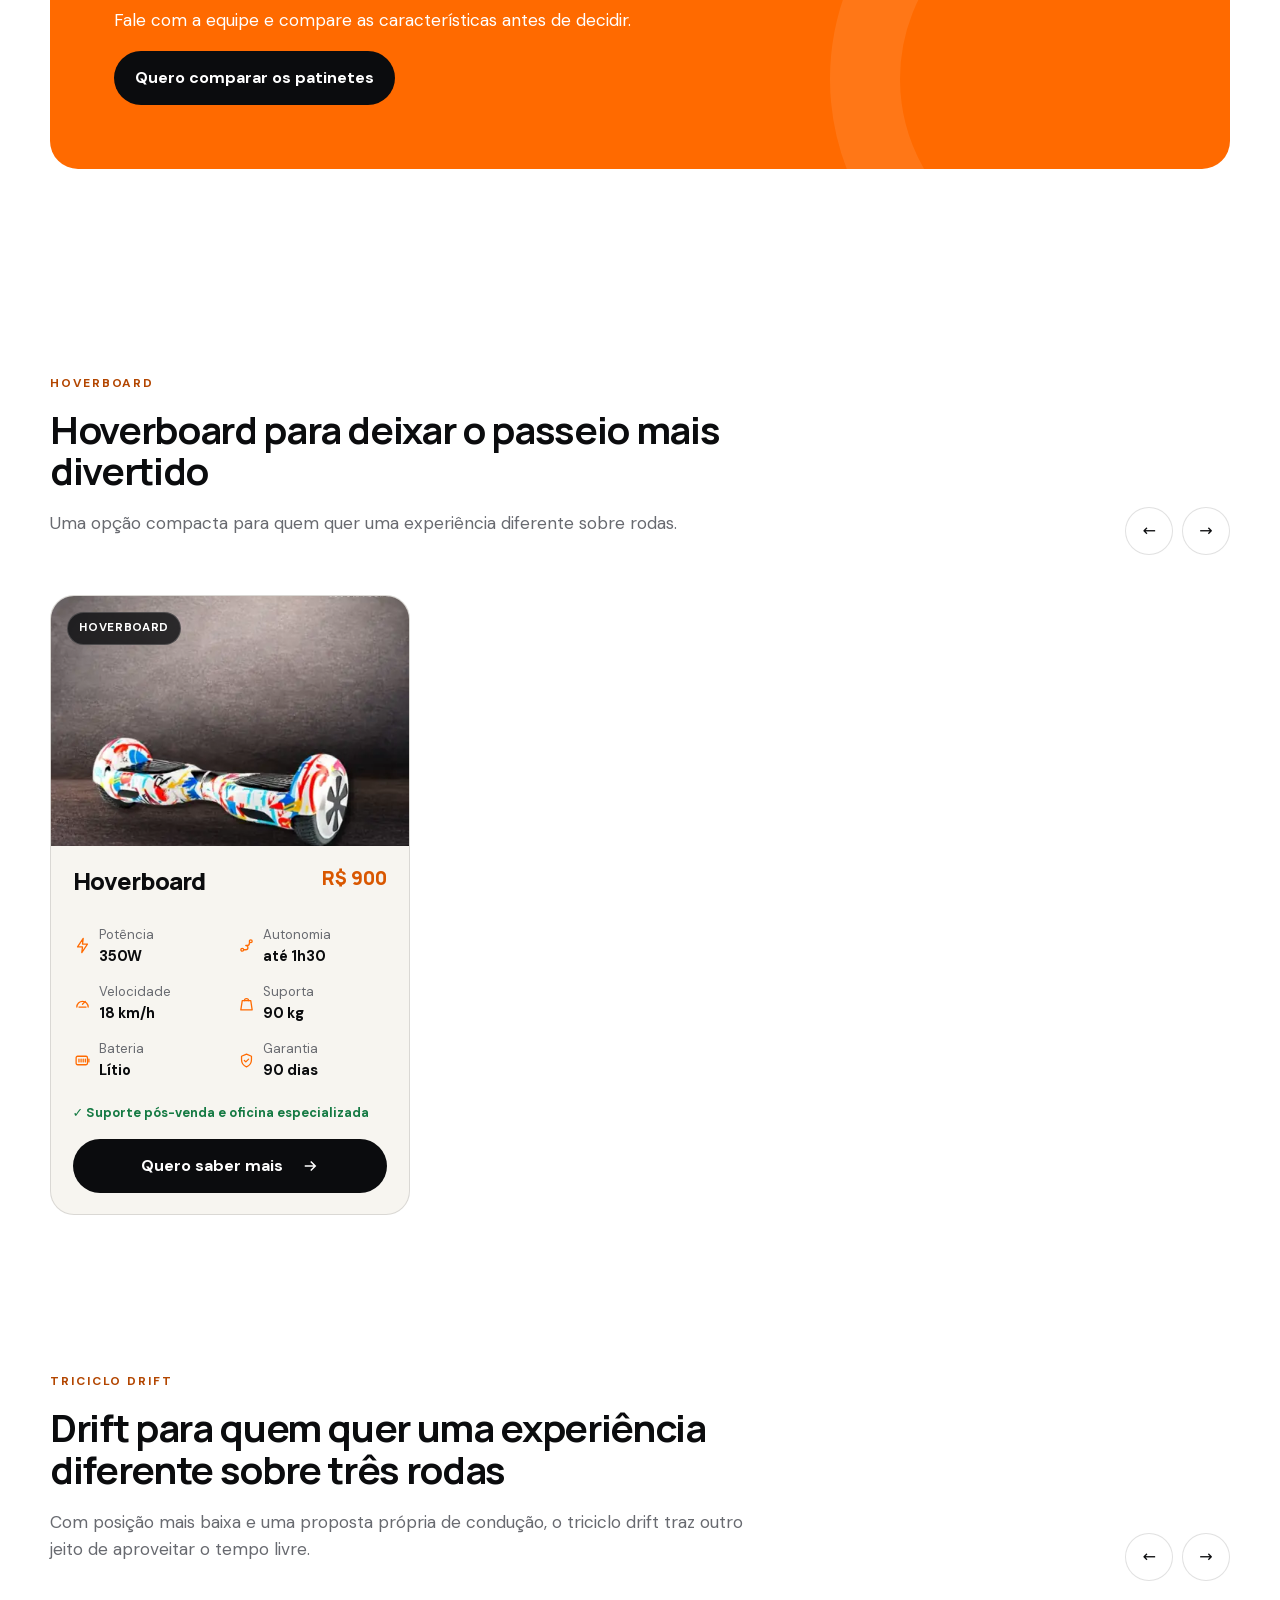
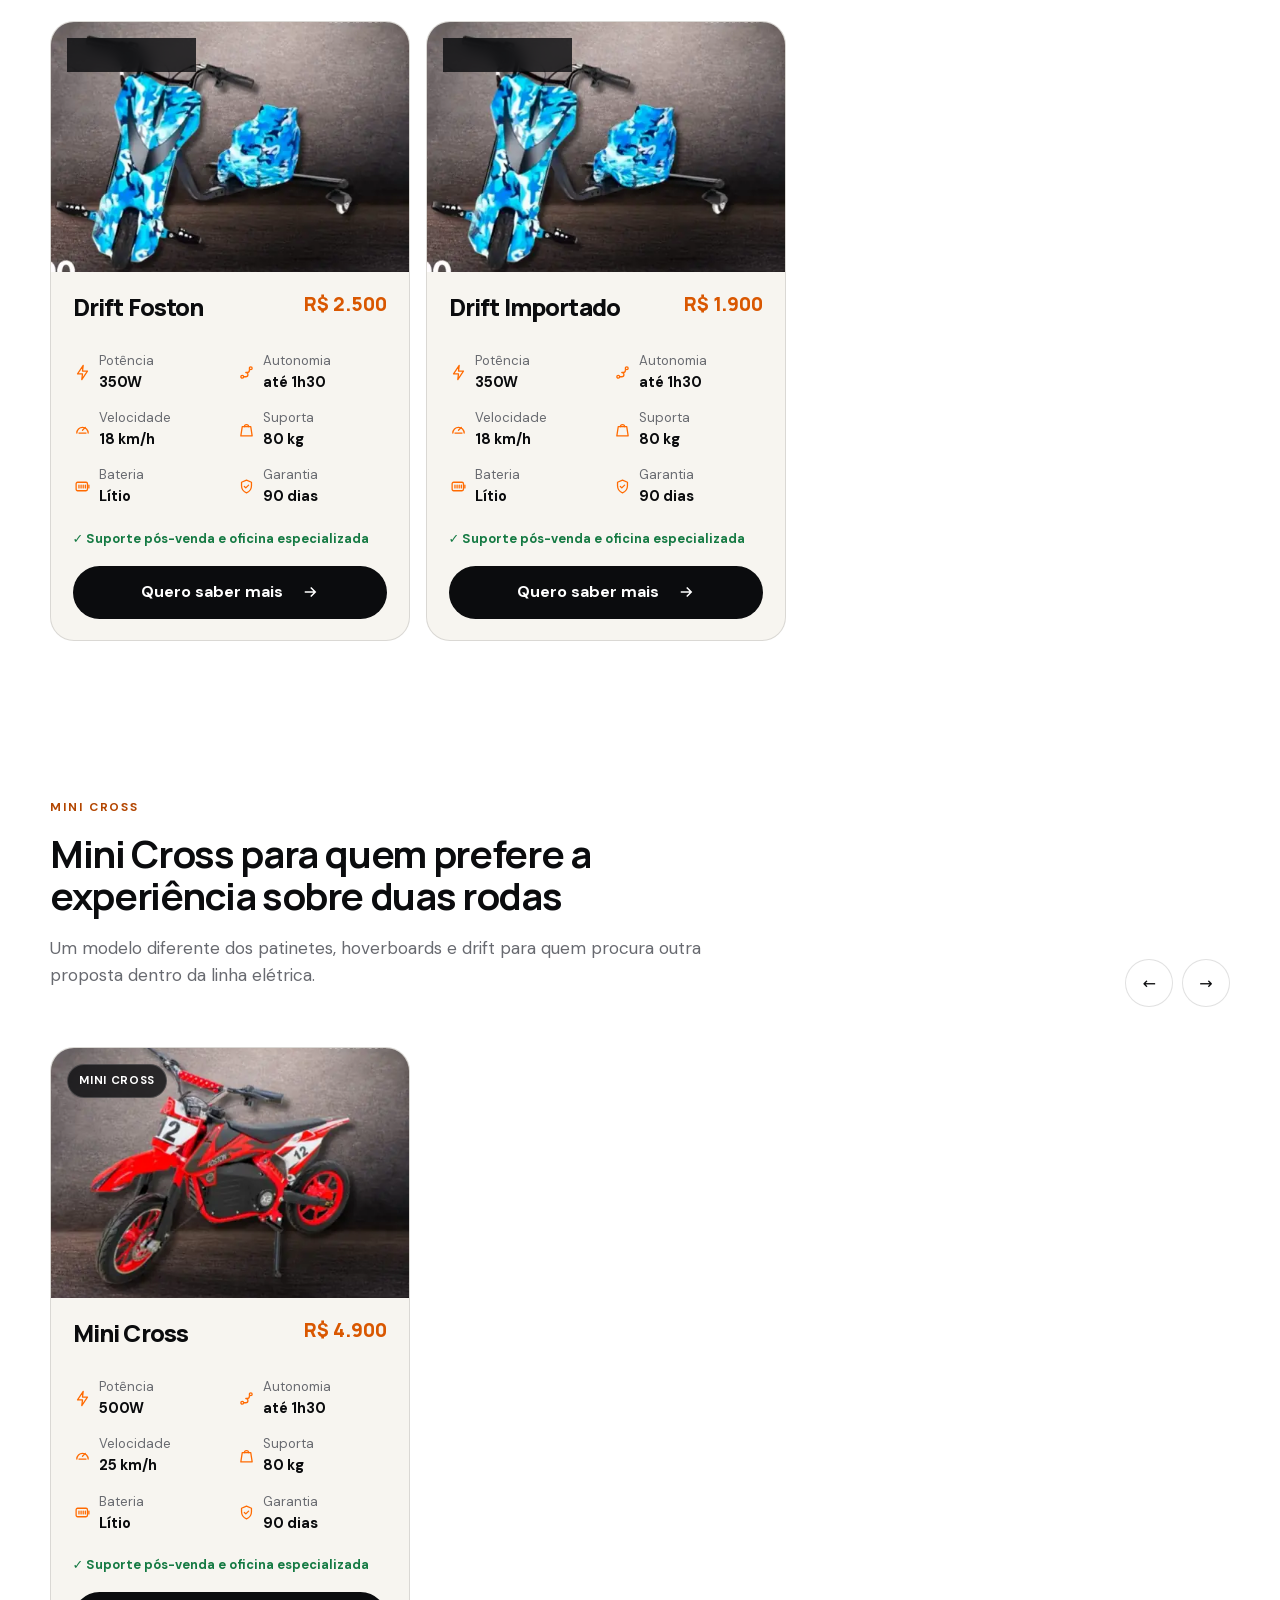
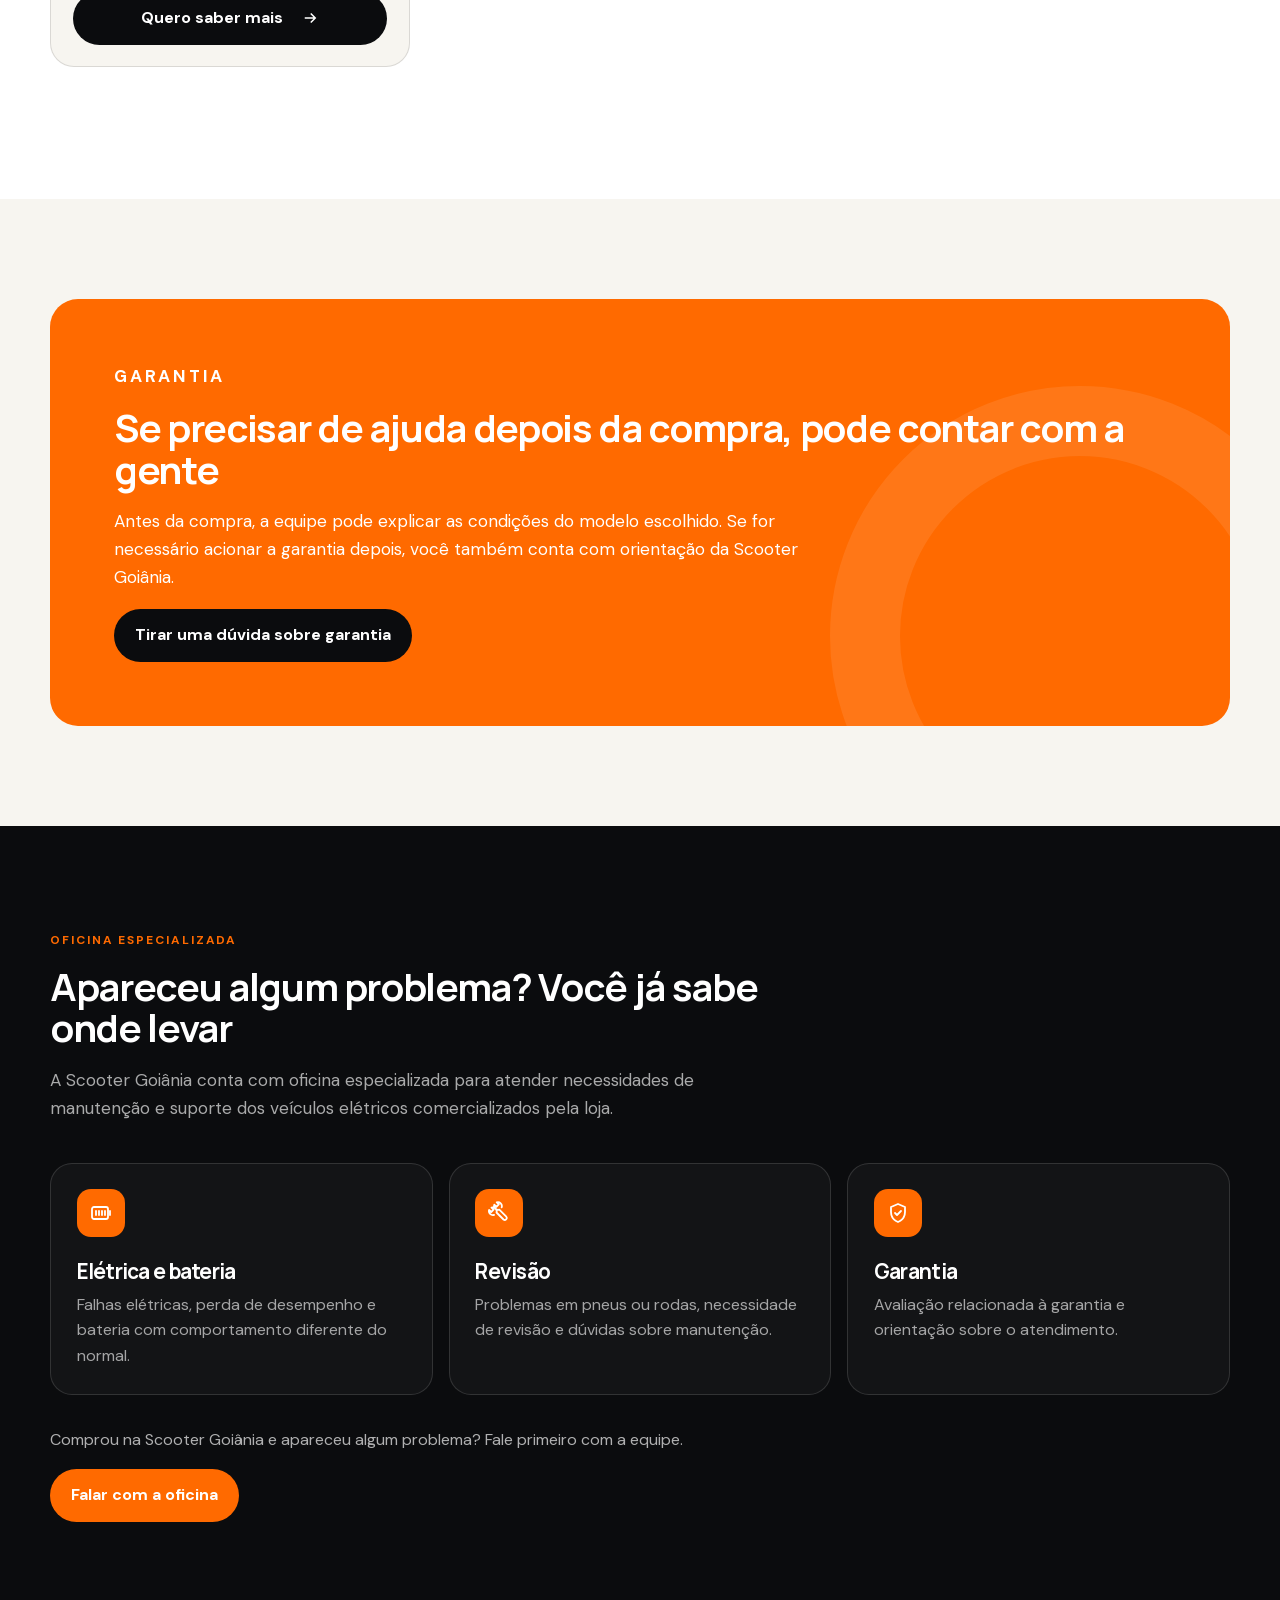
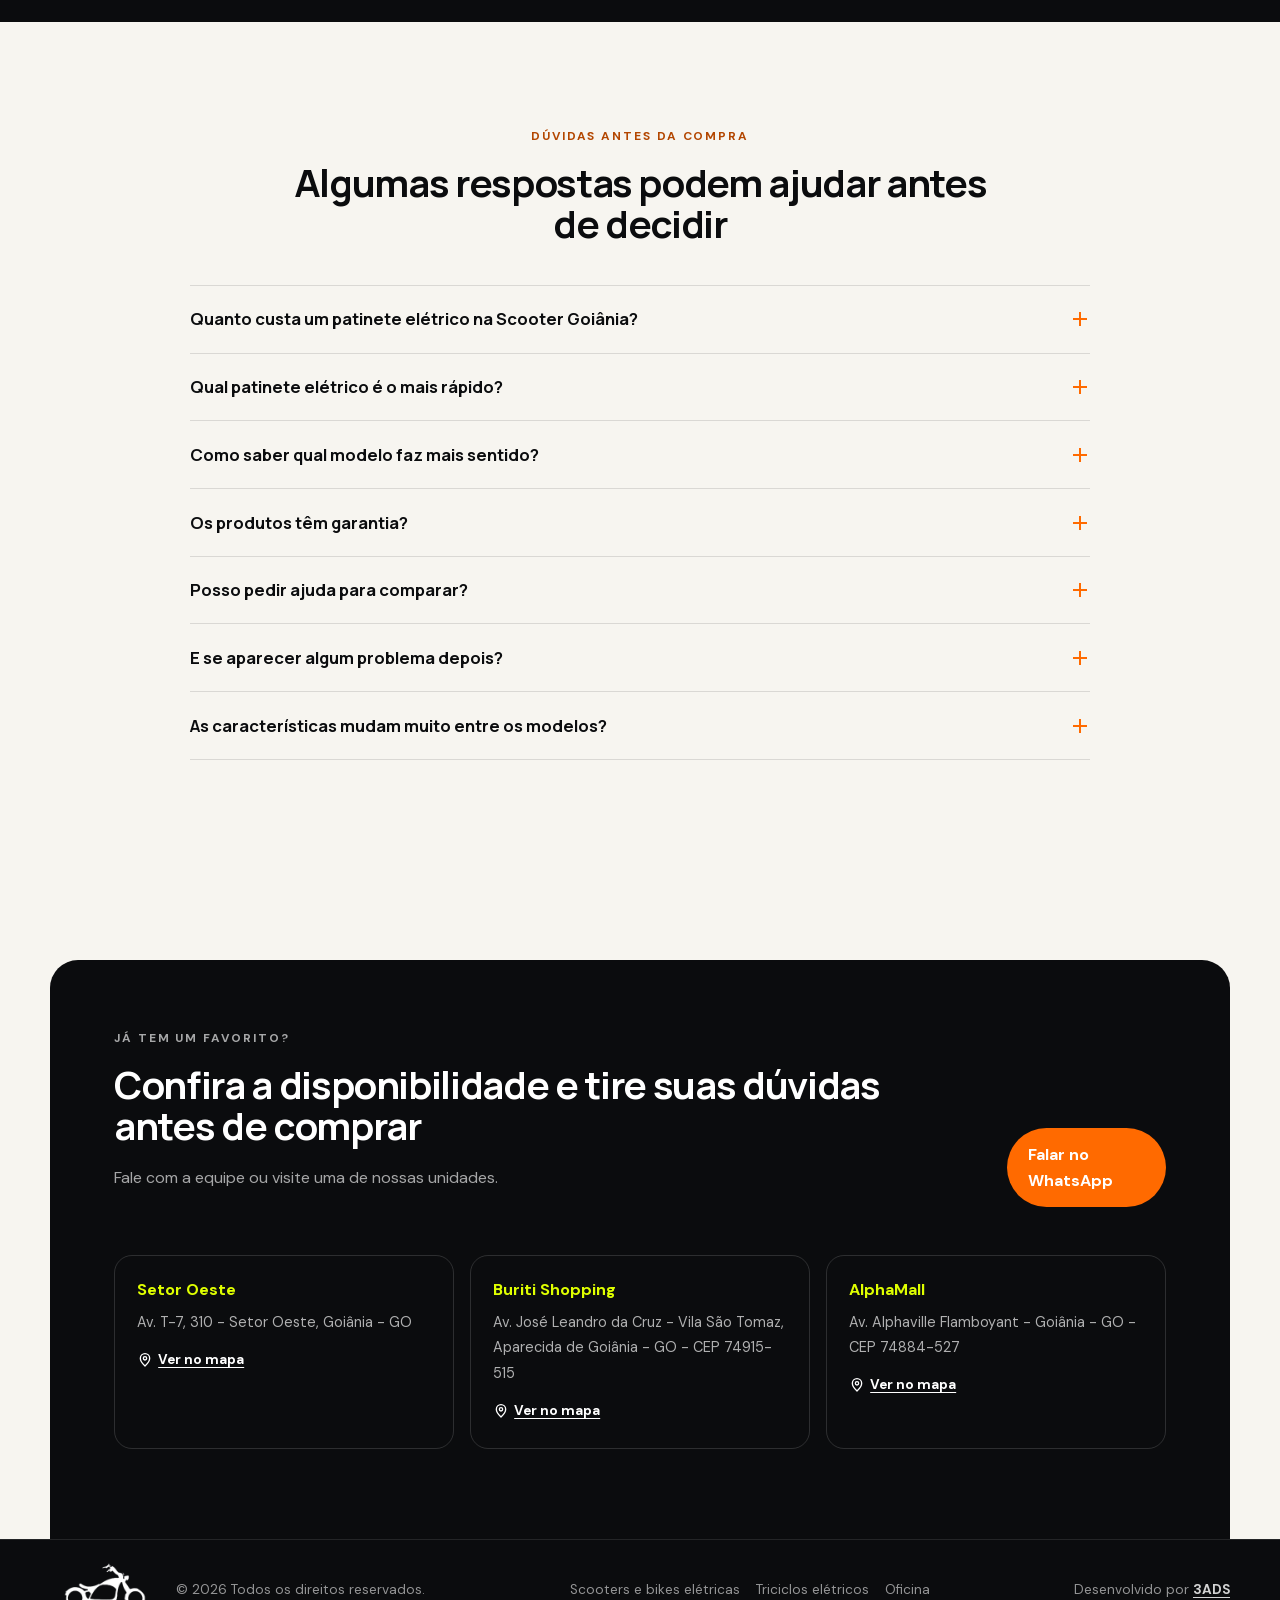
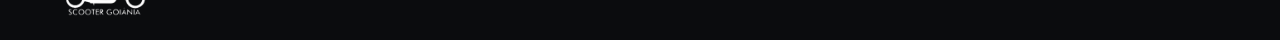
==== commit dedf108b: "Adiciona GTM-59HD4DQB e FAQ em sanfona - GTM carregado na primeira interacao ou logo apos o load, co" ====
--- a/diversao-eletrica/index.html
+++ b/diversao-eletrica/index.html
@@ -27,8 +27,8 @@
   <link rel="preload" as="image" href="../assets/images/hero-patinete-mobile-v2-720.webp" media="(max-width: 620px)" fetchpriority="high">
   <link rel="preload" as="image" href="../assets/images/hero-patinete-mobile-v2.webp" media="(min-width: 621px) and (max-width: 900px)" fetchpriority="high">
   <link rel="preload" as="image" href="../assets/images/hero-patinete-v2.webp" media="(min-width: 901px)" fetchpriority="high">
-  <link rel="stylesheet" href="../assets/css/styles.css?v=19afd4e7">
-  <script src="../assets/js/main.js?v=8fccef65" defer></script>
+  <link rel="stylesheet" href="../assets/css/styles.css?v=4362d79c">
+  <script src="../assets/js/main.js?v=59f5c18a" defer></script>
   <link rel="icon" href="../assets/images/favicon-48.png" sizes="48x48" type="image/png">
   <link rel="apple-touch-icon" href="../assets/images/apple-touch-icon.png">
   <link rel="manifest" href="../site.webmanifest">
@@ -43,6 +43,8 @@
   </script>
 </head>
 <body>
+  <!-- Google Tag Manager (noscript) -->
+  <noscript><iframe src="https://www.googletagmanager.com/ns.html?id=GTM-59HD4DQB" height="0" width="0" style="display:none;visibility:hidden" title="Google Tag Manager"></iframe></noscript>
   <!-- build:sprite --><svg class="icon-sprite" aria-hidden="true" focusable="false"><symbol id="i-arrow" viewBox="0 0 24 24"><path d="M5 12h14M13 6l6 6-6 6"/></symbol><symbol id="i-battery" viewBox="0 0 24 24"><rect x="3" y="6" width="16" height="12" rx="2"/><path d="M21 10v4M7 10v4m3-4v4m3-4v4m3-4v4"/></symbol><symbol id="i-bolt" viewBox="0 0 24 24"><path d="m13 2-8 12h7l-1 8 8-12h-7l1-8Z"/></symbol><symbol id="i-headset" viewBox="0 0 24 24"><path d="M4 13v-2a8 8 0 0 1 16 0v2"/><path d="M6 18H5a2 2 0 0 1-2-2v-2a2 2 0 0 1 2-2h1v6Zm12 0h1a2 2 0 0 0 2-2v-2a2 2 0 0 0-2-2h-1v6ZM18 18c0 2-2 3-4 3h-2"/></symbol><symbol id="i-pin" viewBox="0 0 24 24"><path d="M12 21s-7-6.2-7-11.5A7 7 0 0 1 19 9.5C19 14.8 12 21 12 21Z"/><circle cx="12" cy="9.5" r="2.5"/></symbol><symbol id="i-route" viewBox="0 0 24 24"><circle cx="6" cy="18" r="2"/><circle cx="18" cy="6" r="2"/><path d="M8 18h3a3 3 0 0 0 0-6h2a3 3 0 0 0 3-3V8"/></symbol><symbol id="i-shield" viewBox="0 0 24 24"><path d="M12 3 5 6v5c0 4.6 2.9 8.3 7 10 4.1-1.7 7-5.4 7-10V6l-7-3Z"/><path d="m9 12 2 2 4-4"/></symbol><symbol id="i-sparkles" viewBox="0 0 24 24"><path d="m12 3 1.2 3.8L17 8l-3.8 1.2L12 13l-1.2-3.8L7 8l3.8-1.2L12 3Zm6 10 .8 2.2L21 16l-2.2.8L18 19l-.8-2.2L15 16l2.2-.8L18 13ZM5 14l.9 2.6L8.5 18l-2.6.9L5 21.5l-.9-2.6-2.6-.9 2.6-1.4L5 14Z"/></symbol><symbol id="i-speed" viewBox="0 0 24 24"><path d="M4 17a8 8 0 1 1 16 0"/><path d="m12 13 4-4M7 17h10"/></symbol><symbol id="i-tools" viewBox="0 0 24 24"><path d="M14.7 6.3a4 4 0 0 0-5-5l2.1 2.1-2.4 2.4-2.1-2.1a4 4 0 0 0 5 5l7 7a2 2 0 0 1-2.8 2.8l-7-7a4 4 0 0 0-5-5l2.1 2.1-2.4 2.4-2.1-2.1a4 4 0 0 0 5 5"/></symbol><symbol id="i-weight" viewBox="0 0 24 24"><path d="M6 8h12l2 13H4L6 8Z"/><path d="M9 8a3 3 0 0 1 6 0"/></symbol></svg><!-- /build:sprite -->
   <div class="scroll-progress" aria-hidden="true"></div>
   <a class="skip-link" href="#conteudo">Pular para o conteúdo</a>
@@ -196,13 +198,13 @@
     <section class="dark-section" id="oficina"><div class="container"><div class="section-intro" data-reveal><p class="eyebrow">Oficina especializada</p><h2>Apareceu algum problema? Você já sabe onde levar</h2><p>A Scooter Goiânia conta com oficina especializada para atender necessidades de manutenção e suporte dos veículos elétricos comercializados pela loja.</p></div><div class="service-grid" data-reveal-stagger><article class="service-card"><div class="service-icon" data-icon="battery"><svg aria-hidden="true" focusable="false"><use href="#i-battery"/></svg></div><h3>Elétrica e bateria</h3><p>Falhas elétricas, perda de desempenho e bateria com comportamento diferente do normal.</p></article><article class="service-card"><div class="service-icon" data-icon="tools"><svg aria-hidden="true" focusable="false"><use href="#i-tools"/></svg></div><h3>Revisão</h3><p>Problemas em pneus ou rodas, necessidade de revisão e dúvidas sobre manutenção.</p></article><article class="service-card"><div class="service-icon" data-icon="shield"><svg aria-hidden="true" focusable="false"><use href="#i-shield"/></svg></div><h3>Garantia</h3><p>Avaliação relacionada à garantia e orientação sobre o atendimento.</p></article></div><p class="dark-note" data-reveal>Comprou na Scooter Goiânia e apareceu algum problema? Fale primeiro com a equipe.</p><a href="https://wa.me/5562999881098?text=Ol%C3%A1!%20Quero%20falar%20com%20a%20oficina%20sobre%20meu%20produto%20el%C3%A9trico." target="_blank" rel="noopener" class="btn" data-whatsapp data-message="Olá! Quero falar com a oficina sobre meu produto elétrico.">Falar com a oficina</a></div></section>
 
     <section id="duvidas" aria-labelledby="titulo-duvidas"><div class="container"><div class="section-intro center" data-reveal><p class="eyebrow">Dúvidas antes da compra</p><h2 id="titulo-duvidas">Algumas respostas podem ajudar antes de decidir</h2></div><div class="faq-list" data-reveal-stagger>
-      <details class="faq-item"><summary>Quanto custa um patinete elétrico na Scooter Goiânia?</summary><p>No catálogo atual, os patinetes elétricos vão de R$ 2.500 (M365 sem banco) a R$ 10.900 (Z3, com 2400W). O hoverboard custa R$ 900 e os triciclos drift partem de R$ 1.900. Confirme valores e disponibilidade com a equipe.</p></details>
-      <details class="faq-item"><summary>Qual patinete elétrico é o mais rápido?</summary><p>Os modelos D2 e T2 Pro informam até 45 km/h. O Z3, com motor de 2400W, chega a até 40 km/h.</p></details>
-      <details class="faq-item"><summary>Como saber qual modelo faz mais sentido?</summary><p>Compare o tipo de produto, peso suportado, autonomia, velocidade e as características informadas na ficha.</p></details>
-      <details class="faq-item"><summary>Os produtos têm garantia?</summary><p>Sim. Os modelos desta página informam garantia de 90 dias.</p></details>
-      <details class="faq-item"><summary>Posso pedir ajuda para comparar?</summary><p>Sim. Se estiver entre dois produtos, fale com a equipe e peça ajuda para entender as diferenças.</p></details>
-      <details class="faq-item"><summary>E se aparecer algum problema depois?</summary><p>Você pode procurar a Scooter Goiânia. A loja conta com suporte pós-venda e oficina especializada.</p></details>
-      <details class="faq-item"><summary>As características mudam muito entre os modelos?</summary><p>Sim. Mesmo produtos da mesma categoria podem mudar em potência, autonomia, capacidade e configuração.</p></details>
+      <details class="faq-item" name="faq"><summary>Quanto custa um patinete elétrico na Scooter Goiânia?</summary><p>No catálogo atual, os patinetes elétricos vão de R$ 2.500 (M365 sem banco) a R$ 10.900 (Z3, com 2400W). O hoverboard custa R$ 900 e os triciclos drift partem de R$ 1.900. Confirme valores e disponibilidade com a equipe.</p></details>
+      <details class="faq-item" name="faq"><summary>Qual patinete elétrico é o mais rápido?</summary><p>Os modelos D2 e T2 Pro informam até 45 km/h. O Z3, com motor de 2400W, chega a até 40 km/h.</p></details>
+      <details class="faq-item" name="faq"><summary>Como saber qual modelo faz mais sentido?</summary><p>Compare o tipo de produto, peso suportado, autonomia, velocidade e as características informadas na ficha.</p></details>
+      <details class="faq-item" name="faq"><summary>Os produtos têm garantia?</summary><p>Sim. Os modelos desta página informam garantia de 90 dias.</p></details>
+      <details class="faq-item" name="faq"><summary>Posso pedir ajuda para comparar?</summary><p>Sim. Se estiver entre dois produtos, fale com a equipe e peça ajuda para entender as diferenças.</p></details>
+      <details class="faq-item" name="faq"><summary>E se aparecer algum problema depois?</summary><p>Você pode procurar a Scooter Goiânia. A loja conta com suporte pós-venda e oficina especializada.</p></details>
+      <details class="faq-item" name="faq"><summary>As características mudam muito entre os modelos?</summary><p>Sim. Mesmo produtos da mesma categoria podem mudar em potência, autonomia, capacidade e configuração.</p></details>
     </div></div></section>
 
     <section class="contact-section" id="lojas"><div class="container"><div class="contact-panel" data-reveal><div class="contact-top"><div><p class="eyebrow">Já tem um favorito?</p><h2>Confira a disponibilidade e tire suas dúvidas antes de comprar</h2><p>Fale com a equipe ou visite uma de nossas unidades.</p></div><a href="https://wa.me/5562999881098?text=Ol%C3%A1!%20Quero%20confirmar%20a%20disponibilidade%20de%20um%20modelo." target="_blank" rel="noopener" class="btn" data-whatsapp data-message="Olá! Quero confirmar a disponibilidade de um modelo.">Falar no WhatsApp</a></div><div class="stores" data-reveal-stagger><div class="store"><strong>Setor Oeste</strong><span>Av. T-7, 310 - Setor Oeste, Goiânia - GO</span><br><a class="store-map" href="https://www.google.com/maps/search/?api=1&amp;query=Scooter+Goi%C3%A2nia+Av.+T-7+310+Setor+Oeste+Goi%C3%A2nia" target="_blank" rel="noopener"><span data-icon="pin"><svg aria-hidden="true" focusable="false"><use href="#i-pin"/></svg></span>Ver no mapa</a></div><div class="store"><strong>Buriti Shopping</strong><span>Av. José Leandro da Cruz - Vila São Tomaz, Aparecida de Goiânia - GO - CEP 74915-515</span><br><a class="store-map" href="https://www.google.com/maps/search/?api=1&amp;query=Scooter+Goi%C3%A2nia+Buriti+Shopping+Aparecida+de+Goi%C3%A2nia" target="_blank" rel="noopener"><span data-icon="pin"><svg aria-hidden="true" focusable="false"><use href="#i-pin"/></svg></span>Ver no mapa</a></div><div class="store"><strong>AlphaMall</strong><span>Av. Alphaville Flamboyant - Goiânia - GO - CEP 74884-527</span><br><a class="store-map" href="https://www.google.com/maps/search/?api=1&amp;query=Scooter+Goi%C3%A2nia+AlphaMall+Goi%C3%A2nia" target="_blank" rel="noopener"><span data-icon="pin"><svg aria-hidden="true" focusable="false"><use href="#i-pin"/></svg></span>Ver no mapa</a></div></div></div></div></section>
--- a/assets/css/styles.css
+++ b/assets/css/styles.css
@@ -342,11 +342,20 @@
 /* ---------- FAQ ---------- */
 .faq-list { max-width: 900px; margin: 2rem auto 0; border-top: 1px solid var(--line); }
 .faq-item { border-bottom: 1px solid var(--line); }
-.faq-item summary { list-style: none; display: flex; justify-content: space-between; gap: 1rem; padding: 1.35rem 0; font: 700 1.05rem/1.4 "Manrope",sans-serif; cursor: pointer; }
+.faq-item summary { list-style: none; display: flex; justify-content: space-between; align-items: flex-start; gap: 1rem; padding: 1.35rem 0; font: 700 1.05rem/1.4 "Manrope",sans-serif; cursor: pointer; transition: color .2s ease; }
 .faq-item summary::-webkit-details-marker { display: none; }
-.faq-item summary::after { content: "+"; flex: 0 0 auto; color: var(--accent); font-size: 1.35rem; }
-.faq-item[open] summary::after { content: "−"; }
+.faq-item summary:hover { color: var(--accent-text); }
+/* Ícone + que vira − (a barra vertical recolhe) */
+.faq-item summary::after {
+  content: ""; flex: 0 0 auto; width: 14px; height: 14px; margin: .3em .2rem 0 0;
+  background:
+    linear-gradient(var(--accent), var(--accent)) center / 100% 2px no-repeat,
+    linear-gradient(var(--accent), var(--accent)) center / 2px 100% no-repeat;
+  transition: transform .35s cubic-bezier(.2,.7,.2,1), background-size .35s cubic-bezier(.2,.7,.2,1);
+}
+.faq-item[open]:not(.is-closing) summary::after { transform: rotate(180deg); background-size: 100% 2px, 2px 0; }
 .faq-item p { color: var(--muted); padding: 0 2.5rem 1.3rem 0; }
+.faq-item.is-animating { overflow: hidden; }
 
 /* ---------- Contato e rodapé ---------- */
 .contact-section { padding-bottom: 0; }
